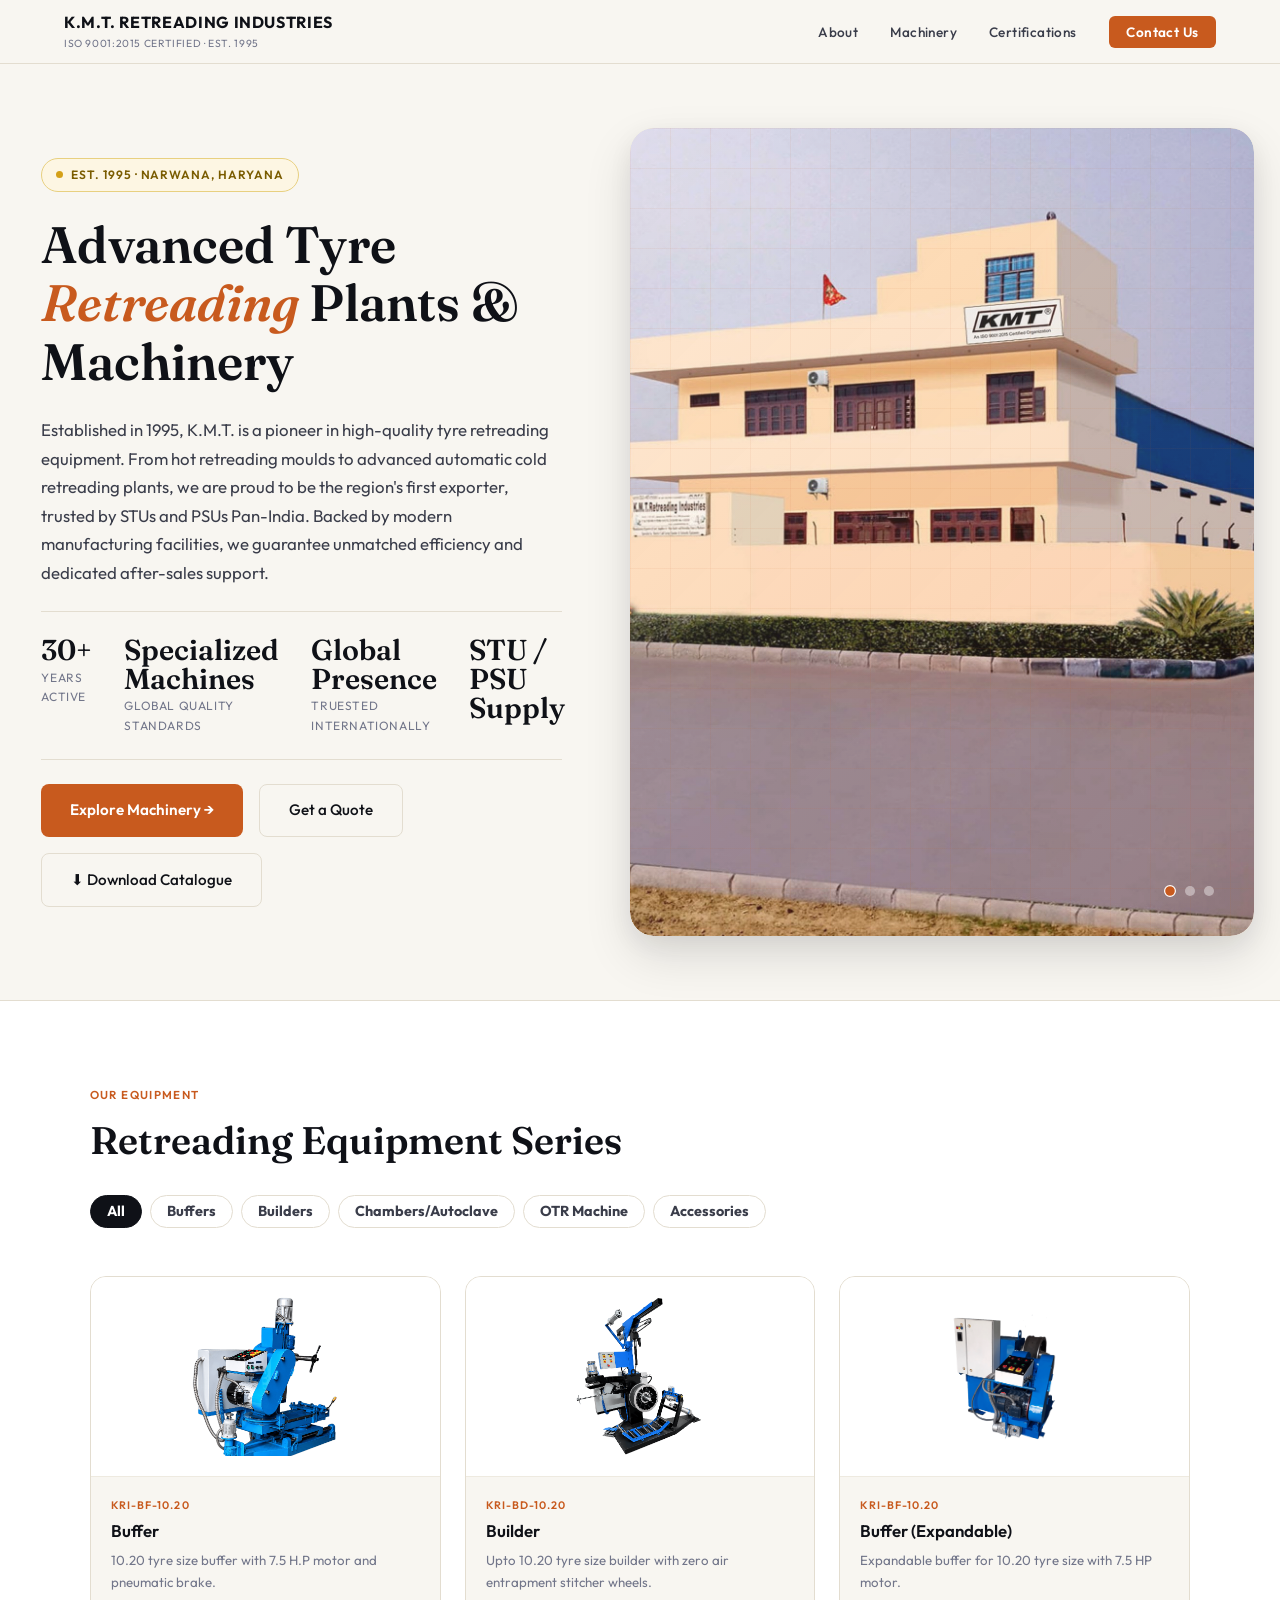
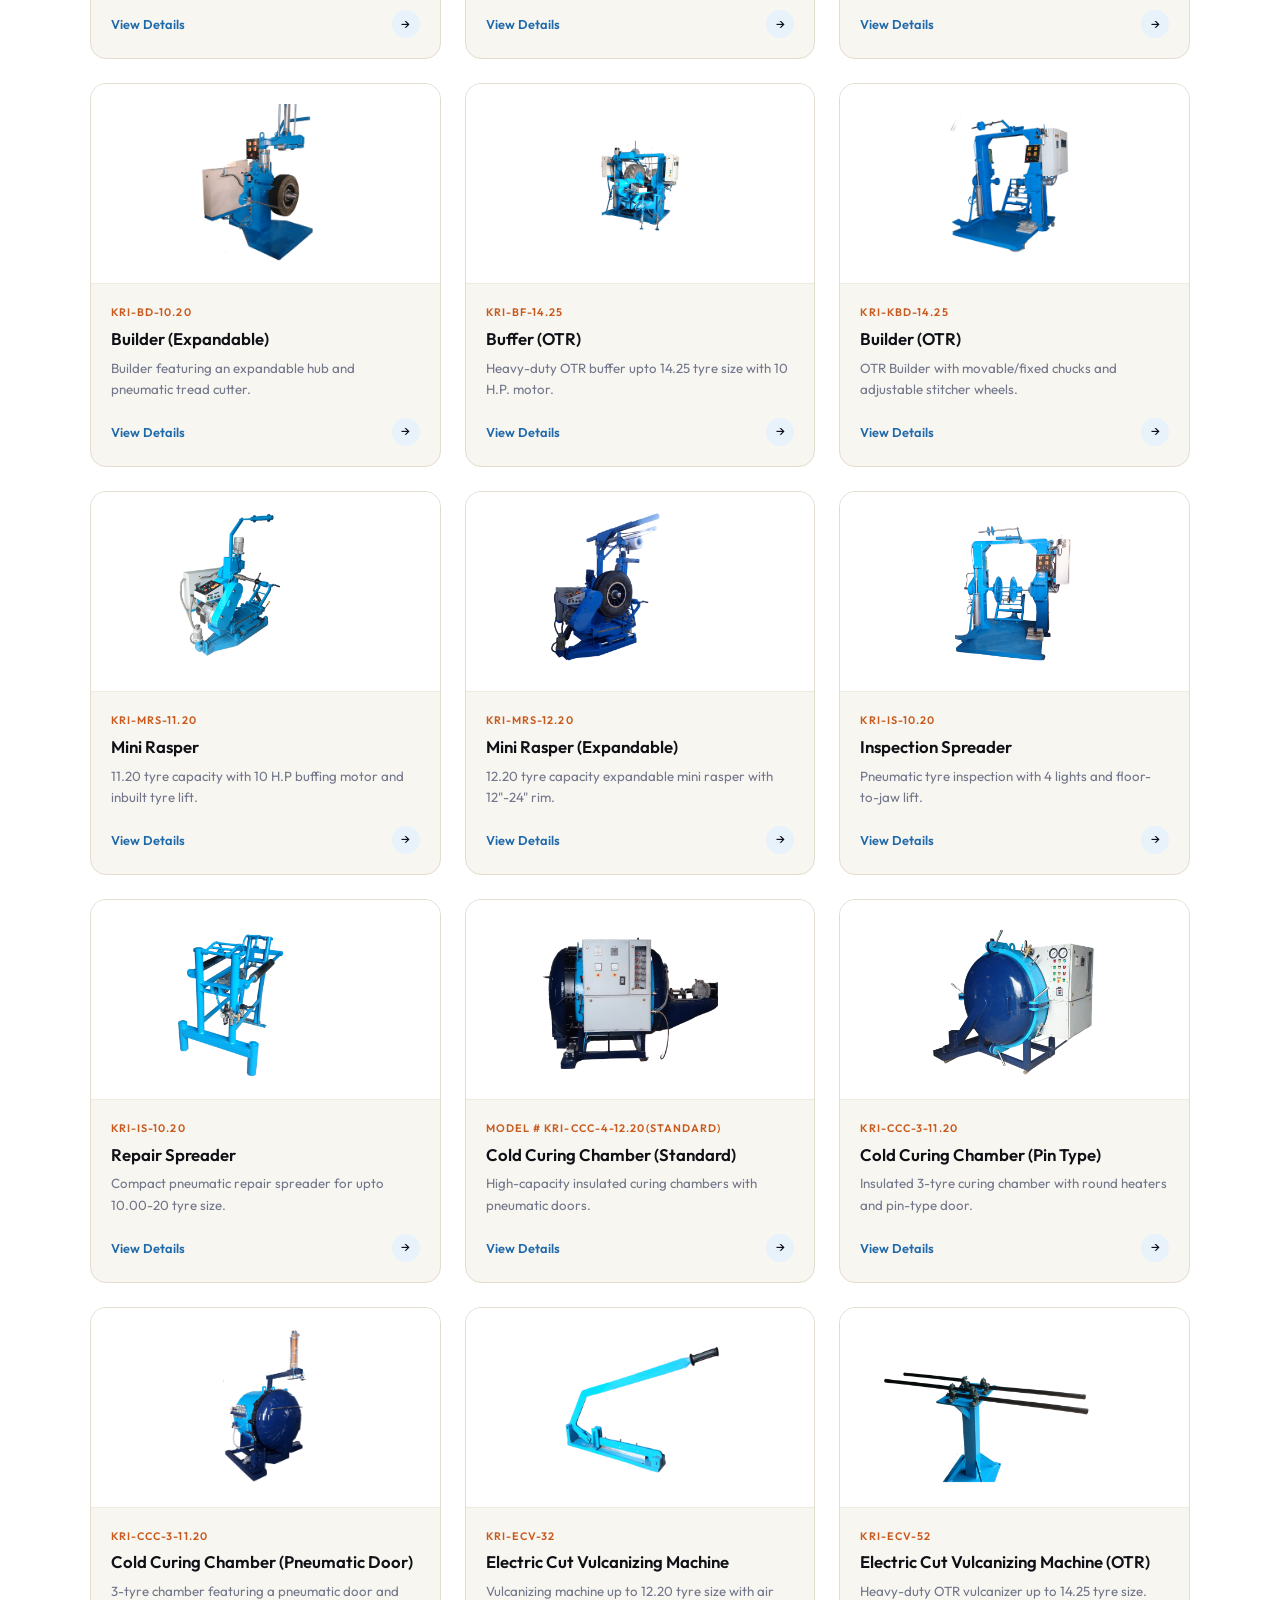
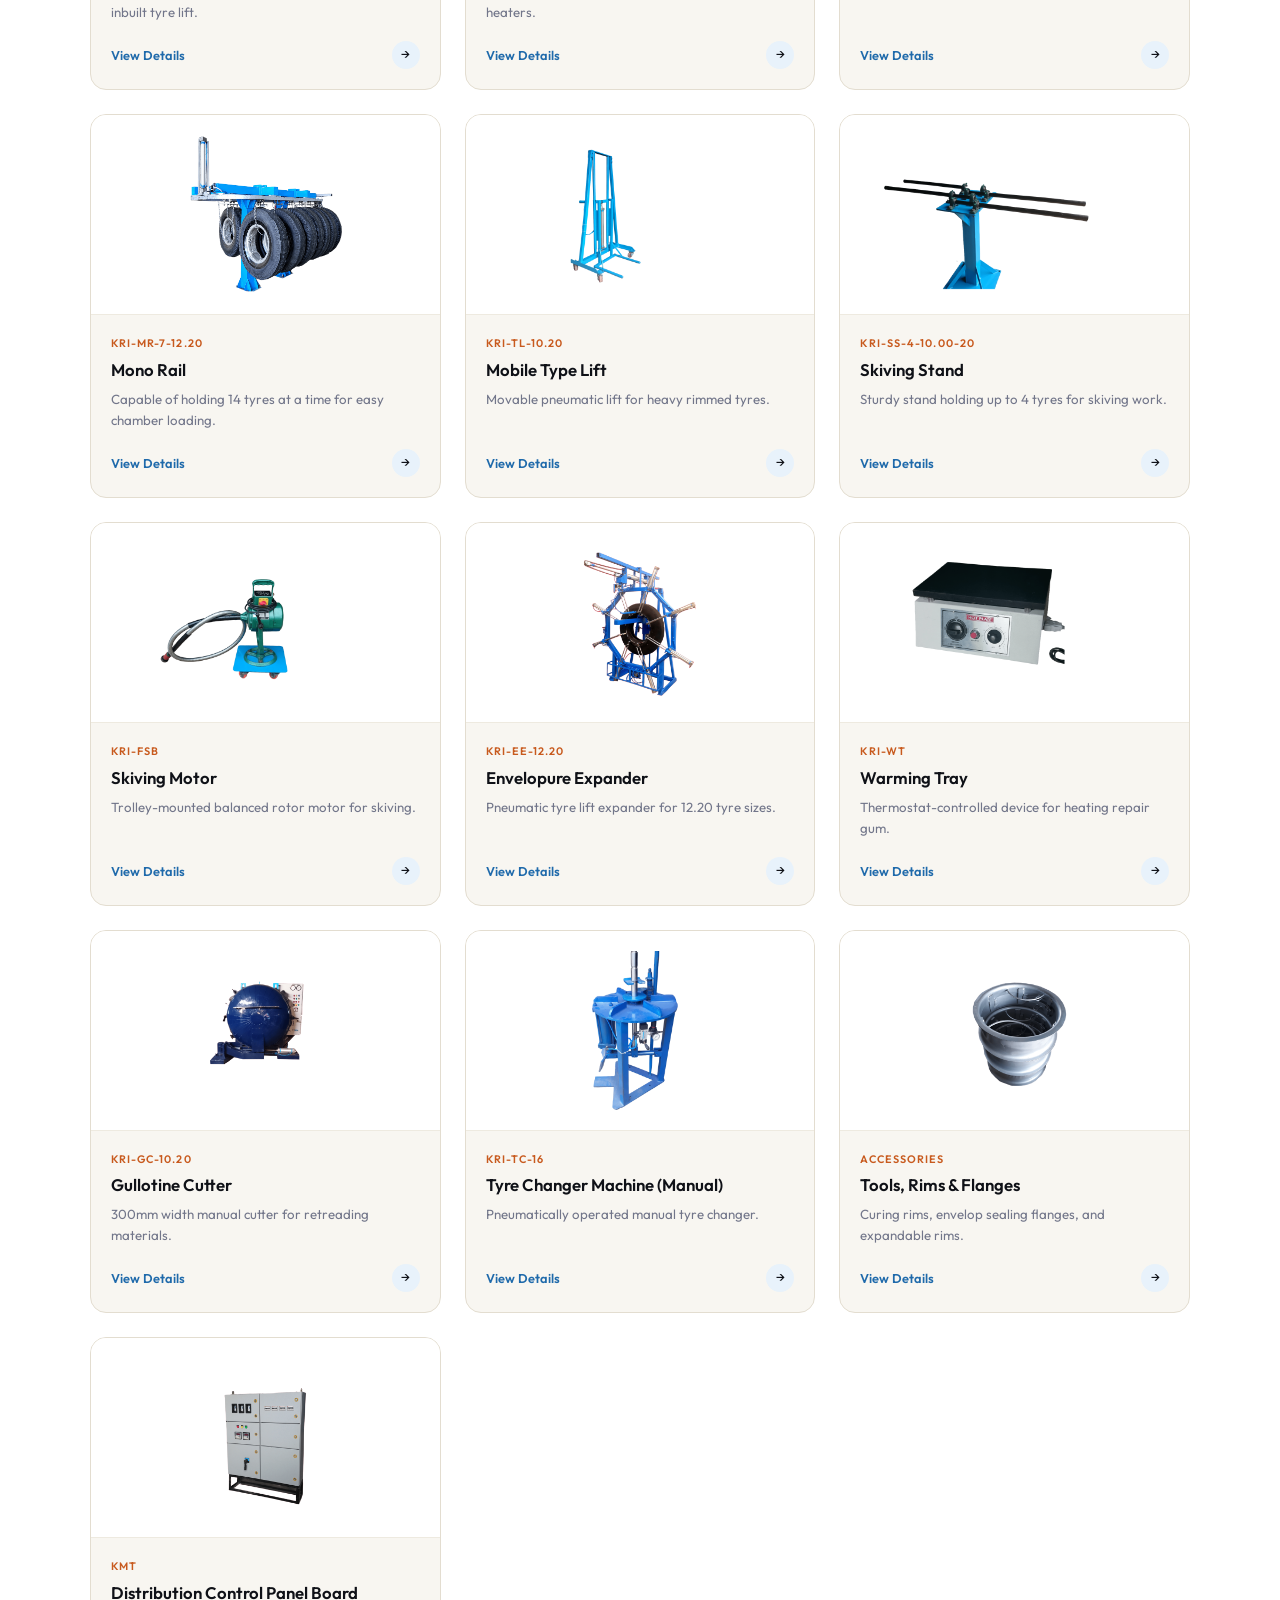
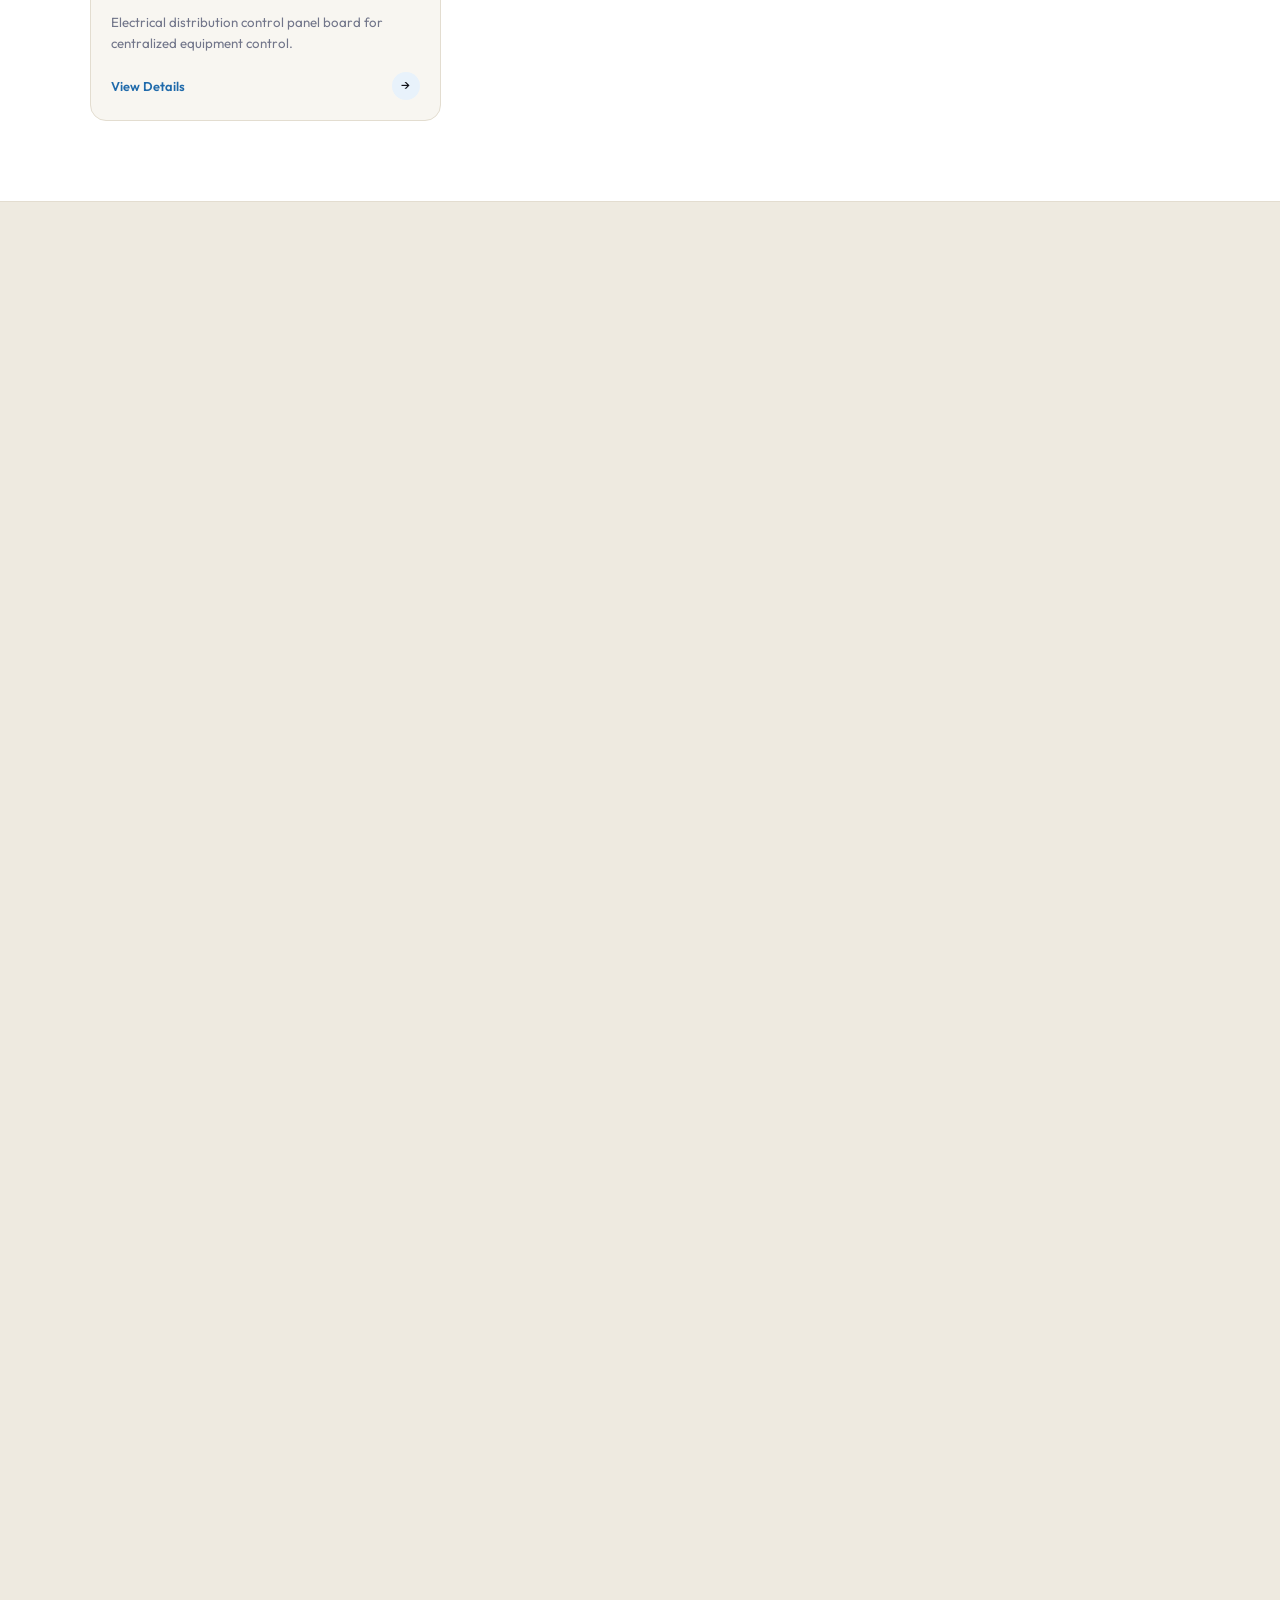
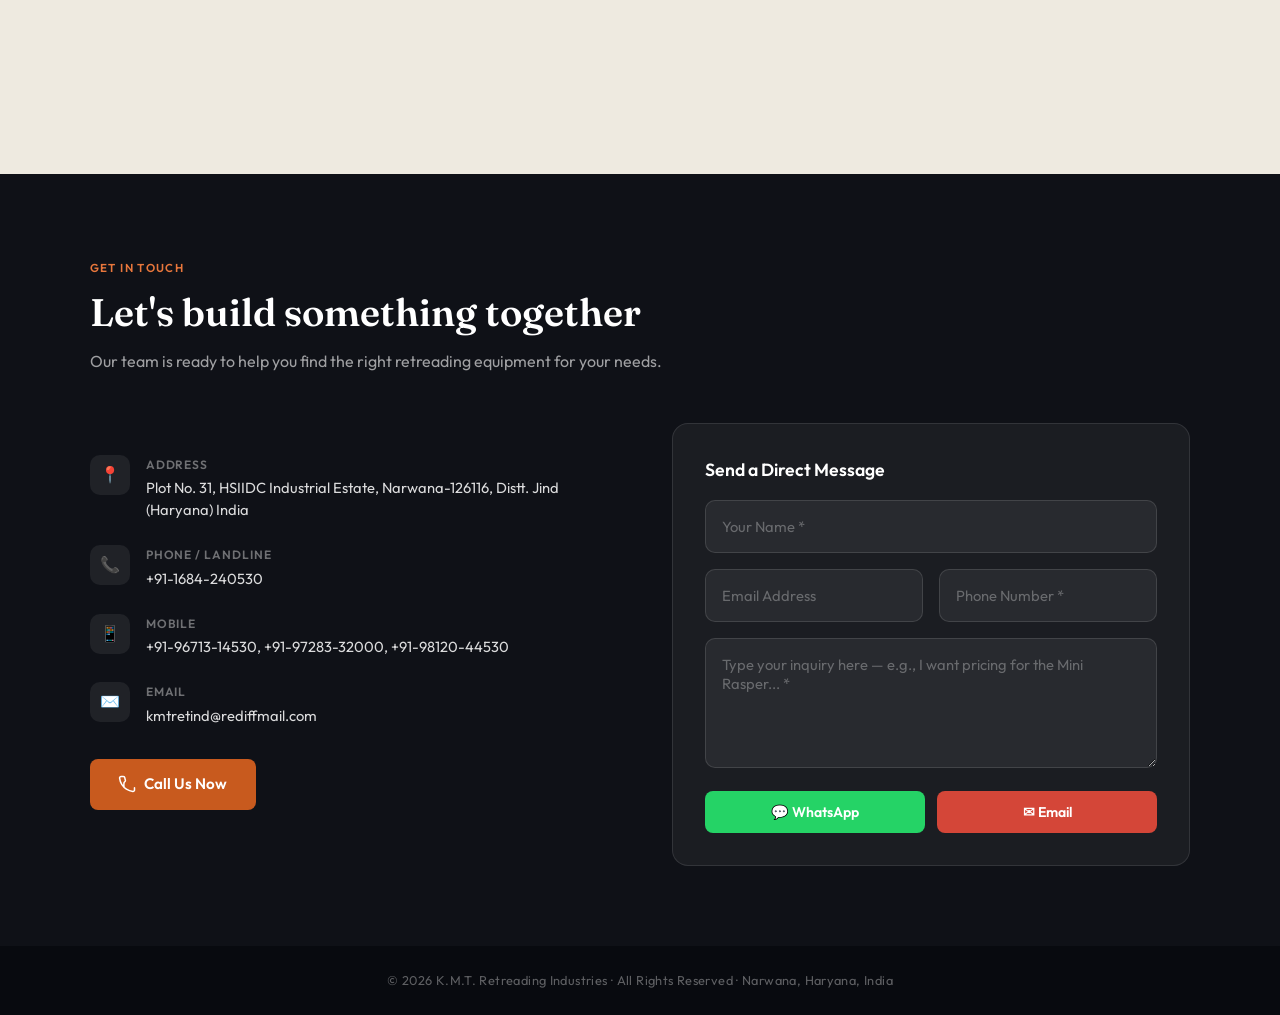
==== index.html @ a7599a23 "Update index.html" ====
<!DOCTYPE html>
<html lang="en">
<head>
<meta charset="UTF-8">
    <meta name="viewport" content="width=device-width, initial-scale=1.0">
	<meta name="description" content="K.M.T. Retreading Industries is an ISO 9001:2015 certified pioneer in advanced tyre retreading plants, cold curing chambers, and machinery. Established 1995 in Narwana, India.">
    <meta name="keywords" content="tyre retreading machinery, cold retreading plant, tyre curing chamber, tyre buffer, tyre builder, KMT retreading, Haryana machinery manufacturer">
    <meta name="author" content="K.M.T. Retreading Industries">
    
    <meta property="og:title" content="K.M.T. Retreading Industries | Tyre Retreading Machinery">
    <meta property="og:description" content="Manufacturer and exporter of high-quality tyre retreading equipment. Trusted by STUs and PSUs Pan-India.">
    <meta property="og:image" content="image/15.jpeg">
    <meta property="og:type" content="website">
	<link rel="icon" type="image/x-icon" href="/favicon.ico">



<title>K.M.T. Retreading Industries | Tyre Retreading Plants & Machinery</title>
<link rel="preconnect" href="https://fonts.googleapis.com">
<link href="https://fonts.googleapis.com/css2?family=Outfit:wght@300;400;500;600;700;800&family=Fraunces:ital,wght@0,300;0,600;1,300&display=swap" rel="stylesheet">
<style>
:root {
  --ink: #0f1117;
  --ink-2: #3a3d4a;
  --ink-3: #72768a;
  --paper: #f8f6f1;
  --paper-2: #eeeae0;
  --paper-3: #e3ddd0;
  --accent: #c85a1e;
  --accent-2: #e8773c;
  --accent-pale: #faf0e8;
  --blue: #1a4d7a;
  --blue-2: #1f6aab;
  --blue-pale: #e8f2fb;
  --gold: #d4a017;
  --gold-pale: #fdf6e3;
  --white: #ffffff;
  --shadow-sm: 0 1px 3px rgba(15,17,23,0.06), 0 1px 2px rgba(15,17,23,0.04);
  --shadow-md: 0 4px 16px rgba(15,17,23,0.08), 0 2px 8px rgba(15,17,23,0.04);
  --shadow-lg: 0 20px 48px rgba(15,17,23,0.12), 0 8px 24px rgba(15,17,23,0.06);
}

*, *::before, *::after { margin: 0; padding: 0; box-sizing: border-box; }

html { scroll-behavior: smooth; }

body {
  font-family: 'Outfit', sans-serif;
  background: var(--paper);
  color: var(--ink);
  line-height: 1.6;
  overflow-x: hidden;
}

/* ─── NAV ─── */
nav {
  position: sticky;
  top: 0;
  z-index: 100;
  background: rgba(248,246,241,0.92);
  backdrop-filter: blur(20px);
  -webkit-backdrop-filter: blur(20px);
  border-bottom: 1px solid var(--paper-3);
  display: flex;
  align-items: center;
  justify-content: space-between;
  padding: 0 5%;
  height: 64px;
}

.nav-logo {
  display: flex;
  flex-direction: column;
  gap: 0;
}

.nav-logo strong {
  font-size: 1rem;
  font-weight: 700;
  letter-spacing: 0.04em;
  color: var(--ink);
  text-transform: uppercase;
}

.nav-logo span {
  font-size: 0.65rem;
  color: var(--ink-3);
  letter-spacing: 0.06em;
  text-transform: uppercase;
}

nav ul {
  list-style: none;
  display: flex;
  gap: 2rem;
}

nav ul a {
  text-decoration: none;
  color: var(--ink-2);
  font-size: 0.85rem;
  font-weight: 500;
  letter-spacing: 0.03em;
  transition: color 0.2s;
  position: relative;
}

nav ul a::after {
  content: '';
  position: absolute;
  left: 0; bottom: -4px;
  width: 0; height: 2px;
  background: var(--accent);
  transition: width 0.25s ease;
}

nav ul a:hover { color: var(--accent); }
nav ul a:hover::after { width: 100%; }

.nav-cta {
  background: var(--accent);
  color: var(--white) !important;
  padding: 0.45rem 1.1rem;
  border-radius: 6px;
  font-weight: 600 !important;
  transition: background 0.2s !important;
}
.nav-cta:hover { background: #a6481a !important; color: var(--white) !important; }
.nav-cta::after { display: none !important; }

/* ─── HERO & ABOUT MERGED ─── */
.hero {
  /* Removed min-height so it wraps the content perfectly */
  display: grid;
  grid-template-columns: 1.8fr 1.9fr;
  align-items: stretch; /* This forces both columns to be the exact same height */
  gap: 3%;
  padding: 4rem 2% 4rem 0; /* Added a bit more top/bottom padding for breathing room */
  overflow: hidden;
  position: relative;
}

.hero-right {
  position: relative;
  height: 100%;
  min-height: 480px;
  background: var(--paper-2);
  border-radius: 24px;
  box-shadow: var(--shadow-lg);
  overflow: hidden;
  /* Completely removed clip-path from here */
}

.hero-left {
  padding: 5% 5% 5% 7%;
  display: flex;
  flex-direction: column;
  gap: 1.5rem;
  z-index: 1;
}

.hero-badge {
  display: inline-flex;
  align-items: center;
  gap: 0.5rem;
  background: var(--gold-pale);
  border: 1px solid #e8d080;
  color: #7a5c00;
  font-size: 0.75rem;
  font-weight: 600;
  letter-spacing: 0.08em;
  text-transform: uppercase;
  padding: 0.4rem 0.85rem;
  border-radius: 999px;
  width: fit-content;
}

.hero-badge::before {
  content: '';
  width: 7px; height: 7px;
  background: var(--gold);
  border-radius: 50%;
  animation: pulse-gold 2s ease-in-out infinite;
}

@keyframes pulse-gold {
  0%, 100% { opacity: 1; transform: scale(1); }
  50% { opacity: 0.5; transform: scale(0.8); }
}

.hero h1 {
  font-family: 'Fraunces', serif;
  font-size: clamp(2.4rem, 4vw, 3.6rem);
  font-weight: 600;
  line-height: 1.15;
  color: var(--ink);
}

.hero h1 em {
  font-style: italic;
  color: var(--accent);
}

.hero-sub {
  font-size: 1.05rem;
  color: var(--ink-2);
  max-width: 600px;
  line-height: 1.7;
}

.hero-stats {
  display: flex;
  gap: 2rem;
  padding: 1.5rem 0;
  border-top: 1px solid var(--paper-3);
  border-bottom: 1px solid var(--paper-3);
}

.stat {
  display: flex;
  flex-direction: column;
  gap: 0.15rem;
}

.stat-num {
  font-family: 'Fraunces', serif;
  font-size: 1.8rem;
  font-weight: 600;
  color: var(--ink);
  line-height: 1;
}

.stat-label {
  font-size: 0.75rem;
  color: var(--ink-3);
  text-transform: uppercase;
  letter-spacing: 0.05em;
}

.hero-actions {
  display: flex;
  gap: 1rem;
  flex-wrap: wrap;
}

.btn-primary {
  background: var(--accent);
  color: var(--white);
  padding: 0.85rem 1.8rem;
  border-radius: 8px;
  text-decoration: none;
  font-weight: 600;
  font-size: 0.95rem;
  transition: all 0.2s;
  display: inline-flex;
  align-items: center;
  gap: 0.5rem;
  border: none;
  cursor: pointer;
}

.btn-primary:hover { background: #a6481a; transform: translateY(-1px); box-shadow: var(--shadow-md); }

.btn-ghost {
  background: transparent;
  color: var(--ink);
  padding: 0.85rem 1.8rem;
  border-radius: 8px;
  text-decoration: none;
  font-weight: 500;
  font-size: 0.95rem;
  border: 1.5px solid var(--paper-3);
  transition: all 0.2s;
  display: inline-flex;
  align-items: center;
  gap: 0.5rem;
}

.btn-ghost:hover { border-color: var(--ink-3); background: var(--paper-2); }


.hero-img-wrapper {
  position: absolute;
  top: 0; left: 0;
  width: 100%; height: 100%;
  border-radius: 24px;
  overflow: hidden;
  
  /* THE ULTIMATE SAFARI FIX: A solid mask */
  -webkit-mask-image: linear-gradient(#fff, #fff);
  mask-image: linear-gradient(#fff, #fff);
  
  transform: translateZ(0); /* Hardware acceleration */
}

.hero-img-wrapper img {
  width: 100%;
  height: 100%;
  object-fit: cover;
  object-position: center;
}


.hero-overlay {
  position: absolute;
  inset: 0;
  background: linear-gradient(135deg, rgba(248,246,241,0.15) 0%, rgba(200,90,30,0.08) 100%);
}

.hero-right::before {
  content: '';
  position: absolute;
  inset: 0;
  background-image:
    linear-gradient(rgba(200,90,30,0.06) 1px, transparent 1px),
    linear-gradient(90deg, rgba(200,90,30,0.06) 1px, transparent 1px);
  background-size: 40px 40px;
  z-index: 1;
}

.hero-iso-badge {
  position: absolute;
  bottom: 40px;
  left: -40px;
  background: var(--white);
  border-radius: 12px;
  padding: 1rem 1.25rem;
  box-shadow: var(--shadow-md);
  display: flex;
  align-items: center;
  gap: 0.75rem;
  border: 1px solid var(--paper-3);
  z-index: 2;
}
/* ─── HERO SLIDER ─── */
.hero-img-wrapper .hero-slide {
  position: absolute;
  top: 0; left: 0;
  width: 100%; height: 100%;
  object-fit: cover;
  opacity: 0;
  /* Adds a smooth crossfade and a subtle premium zoom-out effect */
  transition: opacity 1s ease-in-out, transform 4s ease-out;
  transform: scale(1.05); 
}

.hero-img-wrapper .hero-slide.active {
  opacity: 1;
  transform: scale(1);
}

.hero-indicators {
  position: absolute;
  bottom: 40px;
  right: 40px;
  display: flex;
  gap: 0.6rem;
  z-index: 10;
}

.hero-dot {
  width: 10px; height: 10px;
  border-radius: 50%;
  background: rgba(255, 255, 255, 0.4);
  cursor: pointer;
  transition: all 0.3s ease;
  border: 1px solid transparent;
}

.hero-dot:hover { background: rgba(255, 255, 255, 0.8); }

.hero-dot.active {
  background: var(--accent);
  border-color: var(--white);
  transform: scale(1.2);
}

@media (max-width: 900px) {
  .hero-indicators { bottom: 20px; right: 20px; }
}

.badge-icon {
  width: 44px; height: 44px;
  border-radius: 10px;
  background: var(--blue-pale);
  display: flex;
  align-items: center;
  justify-content: center;
  font-size: 1.3rem;
}

.badge-text strong {
  display: block;
  font-size: 0.9rem;
  font-weight: 600;
  color: var(--ink);
}

.badge-text span {
  font-size: 0.75rem;
  color: var(--ink-3);
}

/* ─── SECTION BASE ─── */
section {
  padding: 80px 7%;
}

.section-tag {
  display: inline-block;
  font-size: 0.72rem;
  font-weight: 600;
  text-transform: uppercase;
  letter-spacing: 0.12em;
  color: var(--accent);
  margin-bottom: 0.75rem;
}

.section-title {
  font-family: 'Fraunces', serif;
  font-size: clamp(1.8rem, 3vw, 2.6rem);
  font-weight: 600;
  color: var(--ink);
  line-height: 1.2;
  margin-bottom: 0.75rem;
}

.section-sub {
  font-size: 1rem;
  color: var(--ink-2);
  max-width: 580px;
  line-height: 1.7;
}

/* ─── PRODUCTS ─── */
.products-section {
  background: var(--white);
  border-top: 1px solid var(--paper-3);
  border-bottom: 1px solid var(--paper-3);
}

.products-header {
  display: flex;
  align-items: flex-end;
  justify-content: space-between;
  margin-bottom: 3rem;
  gap: 2rem;
  flex-wrap: wrap;
}

.filter-tabs {
  display: flex;
  gap: 0.5rem;
  flex-wrap: wrap;
}

.filter-tab {
  padding: 0.4rem 1rem;
  border-radius: 999px;
  border: 1.5px solid var(--paper-3);
  background: transparent;
  color: var(--ink-2);
  font-size: 0.9rem;
  font-weight: 700;
  cursor: pointer;
  font-family: 'Outfit', sans-serif;
  transition: all 0.18s;
}

.filter-tab.active, .filter-tab:hover {
  background: var(--ink);
  color: var(--white);
  border-color: var(--ink);
}

.machine-grid {
  display: grid;
  grid-template-columns: repeat(auto-fill, minmax(300px, 1fr));
  gap: 1.5rem;
}

.machine-card {
  background: var(--paper);
  border: 1px solid var(--paper-3);
  border-radius: 16px;
  overflow: hidden;
  cursor: pointer;
  transition: all 0.25s cubic-bezier(0.25, 0.46, 0.45, 0.94);
  display: flex;
  flex-direction: column;
}

.machine-card:hover {
  transform: translateY(-4px);
  box-shadow: var(--shadow-lg);
  border-color: var(--accent);
}

.card-img-area {
  height: 200px;
  background: var(--white);
  display: flex;
  align-items: center;
  justify-content: center;
  padding: 20px;
  position: relative;
  border-bottom: 1px solid var(--paper-2);
}

.card-img-area img {
  max-width: 100%;
  max-height: 100%;
  object-fit: contain;
  transition: transform 0.3s ease;
}

.machine-card:hover .card-img-area img {
  transform: scale(1.04);
}

.card-body {
  padding: 1.25rem;
  flex: 1;
  display: flex;
  flex-direction: column;
}

.card-model-tag {
  font-size: 0.68rem;
  font-weight: 600;
  letter-spacing: 0.1em;
  text-transform: uppercase;
  color: var(--accent);
  margin-bottom: 0.4rem;
}

.card-title {
  font-size: 1.05rem;
  font-weight: 600;
  color: var(--ink);
  margin-bottom: 0.5rem;
  line-height: 1.3;
}

.card-summary {
  font-size: 0.83rem;
  color: var(--ink-3);
  line-height: 1.6;
  flex: 1;
  margin-bottom: 1.1rem;
}

.card-action {
  display: flex;
  align-items: center;
  justify-content: space-between;
}

.card-view-btn {
  font-size: 0.8rem;
  font-weight: 600;
  color: var(--blue-2);
  background: none;
  border: none;
  cursor: pointer;
  font-family: 'Outfit', sans-serif;
  display: flex;
  align-items: center;
  gap: 0.3rem;
  transition: gap 0.2s;
  padding: 0;
}

.machine-card:hover .card-view-btn { gap: 0.6rem; }

.card-arrow {
  width: 28px; height: 28px;
  border-radius: 50%;
  background: var(--blue-pale);
  display: flex;
  align-items: center;
  justify-content: center;
  font-size: 0.85rem;
  transition: background 0.2s, color 0.2s;
}

.machine-card:hover .card-arrow {
  background: var(--accent);
  color: var(--white);
}

/* ─── MODAL ─── */
.modal-overlay {
  display: none;
  position: fixed;
  inset: 0;
  background: rgba(15,17,23,0.7);
  z-index: 1000;
  backdrop-filter: blur(8px);
  -webkit-backdrop-filter: blur(8px);
  padding: 2rem;
  overflow-y: auto;
  align-items: flex-start;
  justify-content: center;
}

.modal-overlay.active { display: flex; }

.modal-box {
  background: var(--white);
  border-radius: 20px;
  max-width: 1200px; /* Increased width */
  width: 95%;
  height: 90vh; /* Makes the modal take 90% of screen height */
  margin: auto;
  display: grid;
  grid-template-columns: 1.6fr 1fr; /* Image gets significantly more space */
  overflow: hidden;
  box-shadow: 0 30px 80px rgba(15,17,23,0.25);
  animation: modal-in 0.28s cubic-bezier(0.34, 1.56, 0.64, 1) both;
  position: relative;
}

@keyframes modal-in {
  from { opacity: 0; transform: scale(0.92) translateY(20px); }
  to { opacity: 1; transform: scale(1) translateY(0); }
}





.modal-img-panel {
  background: var(--paper);
  display: flex;
  align-items: center;
  justify-content: center;
  padding: 0; 
  border-right: 1px solid var(--paper-3);
  position: relative;
  overflow: hidden;
  height: 100%;
}

.modal-img-panel img {
  width: 120%; 
  height: 120%; 
  max-width: none;
  max-height: none;
  object-fit: contain;
  transition: transform 0.3s ease; 
  cursor: zoom-in;
  transform: scale(1.6);
  
  /* ADD THIS LINE to fix mobile double-tap zoom getting stuck */
  -webkit-user-drag: none;
  touch-action: none !important; 
}

.modal-img-panel img.zoomed {
  cursor: grab; /* Shows hand indicating draggable */
}

.modal-img-panel img.zoomed:active {
  cursor: grabbing; /* Shows closed hand when dragging */
}

.img-nav-btn {
  position: absolute;
  top: 50%;
  transform: translateY(-50%);
  background: rgba(15, 17, 23, 0.2);
  color: var(--white);
  border: none;
  width: 40px; height: 40px;
  border-radius: 50%;
  font-size: 1.2rem;
  cursor: pointer;
  z-index: 10; /* Ensures it stays above the zoomed image */
  display: none; /* Hidden by default, shown via JS if >1 image */
  align-items: center;
  justify-content: center;
  transition: background 0.2s, transform 0.2s;
  backdrop-filter: blur(4px);
  -webkit-backdrop-filter: blur(4px);
}

.img-nav-btn:hover { 
  background: var(--accent); 
  transform: translateY(-50%) scale(1.1); 
}

.prev-btn { left: 1rem; }
.next-btn { right: 1rem; }

.img-indicators {
  position: absolute;
  bottom: 1.5rem;
  left: 50%;
  transform: translateX(-50%);
  display: flex;
  gap: 0.5rem;
  z-index: 10;
}

.img-dot {
  width: 8px; height: 8px;
  border-radius: 50%;
  background: rgba(15, 17, 23, 0.2);
  cursor: pointer;
  transition: all 0.2s;
}

.img-dot:hover { background: rgba(15, 17, 23, 0.5); }
.img-dot.active { background: var(--accent); transform: scale(1.3); }

.modal-img-panel img {
  max-width: 100%;
  max-height: 300px;
  object-fit: contain;
  /* Only transition the scale, NOT the origin, so panning is instant/smooth */
  transition: transform 0.3s ease; 
}

/* Only zoom when hovering directly over the image, not the buttons */
.modal-img-panel img {
  cursor: zoom-in;
}

.modal-img-panel img.zoomed {
  transform: scale(2.5); 
  cursor: zoom-out;
}

.modal-info-panel {
  padding: 2.5rem;
  display: flex;
  flex-direction: column;
  gap: 0;
  overflow-y: auto;
  max-height: 90vh;
}

.modal-close {
  position: absolute;
  top: 1.25rem;
  right: 1.5rem;
  background: var(--paper-2);
  border: none;
  width: 36px; height: 36px;
  border-radius: 50%;
  font-size: 1.1rem;
  cursor: pointer;
  display: flex;
  align-items: center;
  justify-content: center;
  color: var(--ink-2);
  transition: all 0.2s;
  z-index: 10;
}

.modal-close:hover { background: #fde; color: var(--accent); }

.modal-box { position: relative; }

.modal-model {
  font-size: 0.7rem;
  font-weight: 600;
  letter-spacing: 0.12em;
  text-transform: uppercase;
  color: var(--accent);
  margin-bottom: 0.4rem;
}

.modal-title {
  font-family: 'Fraunces', serif;
  font-size: 1.7rem;
  font-weight: 600;
  color: var(--ink);
  line-height: 1.2;
  margin-bottom: 1.25rem;
}

.specs-label {
  font-size: 0.72rem;
  font-weight: 600;
  letter-spacing: 0.1em;
  text-transform: uppercase;
  color: var(--ink-3);
  margin-bottom: 0.75rem;
}

.specs-list {
  list-style: none;
  display: flex;
  flex-direction: column;
  gap: 0.5rem;
  margin-bottom: 1.75rem;
}

.specs-list li {
  font-size: 1.1rem;
  color: var(--ink-2);
  line-height: 1.55;
  display: flex;
  gap: 0.6rem;
  align-items: flex-start;
}

.specs-list li::before {
  content: '';
  width: 6px; height: 6px;
  background: var(--accent);
  border-radius: 50%;
  margin-top: 0.45rem;
  flex-shrink: 0;
}

.modal-divider {
  height: 1px;
  background: var(--paper-2);
  margin: 1.25rem 0;
}

.modal-contact-label {
  font-size: 0.78rem;
  font-weight: 600;
  color: var(--ink-3);
  text-transform: uppercase;
  letter-spacing: 0.08em;
  margin-bottom: 0.75rem;
}

.modal-btns {
  display: grid;
  grid-template-columns: 1fr 1fr;
  gap: 0.6rem;
}

.mdbtn {
  display: flex;
  align-items: center;
  justify-content: center;
  gap: 0.4rem;
  padding: 0.6rem 0.75rem;
  border-radius: 8px;
  font-size: 0.82rem;
  font-weight: 600;
  text-decoration: none;
  transition: opacity 0.2s, transform 0.15s;
  font-family: 'Outfit', sans-serif;
  border: none;
  cursor: pointer;
}

.mdbtn:hover { opacity: 0.88; transform: translateY(-1px); }
.mdbtn-call { background: var(--accent); color: var(--white); }
.mdbtn-wa { background: #25D366; color: var(--white); }
.mdbtn-email { background: #d44638; color: var(--white); }
.mdbtn-sms { background: var(--blue-2); color: var(--white); }

/* ─── CERTIFICATIONS ─── */
.certs-section { background: var(--paper-2); }

.certs-grid {
  display: grid;
  grid-template-columns: repeat(3, 1fr);
  gap: 1.5rem;
  margin-top: 3rem;
}

.cert-card {
  background: var(--white);
  border: 1px solid var(--paper-3);
  border-radius: 16px;
  padding: 2rem;
  display: flex;
  flex-direction: column;
  gap: 1rem;
}

.cert-icon {
  width: 52px; height: 52px;
  border-radius: 12px;
  display: flex;
  align-items: center;
  justify-content: center;
  font-size: 1.5rem;
}

.cert-icon.iso { background: var(--blue-pale); }
.cert-icon.tm { background: var(--gold-pale); }
.cert-icon.export { background: #e8f7ec; }

.cert-card h3 {
  font-weight: 600;
  font-size: 1rem;
  color: var(--ink);
}

.cert-card p {
  font-size: 0.85rem;
  color: var(--ink-3);
  line-height: 1.6;
}

/* ─── CERTIFICATE GALLERY & LIGHTBOX ─── */
.certs-gallery {
  display: grid;
  grid-template-columns: repeat(auto-fill, minmax(280px, 1fr));
  gap: 2rem;
  margin-top: 3rem;
}

.cert-item {
  background: var(--white);
  border: 1px solid var(--paper-3);
  border-radius: 16px;
  overflow: hidden;
  cursor: pointer;
  transition: transform 0.3s cubic-bezier(0.25, 0.46, 0.45, 0.94), box-shadow 0.3s;
  display: flex;
  flex-direction: column;
}

.cert-item:hover {
  transform: translateY(-5px);
  box-shadow: var(--shadow-lg);
  border-color: var(--accent);
}

.cert-img-box {
  height: 260px;
  background: #e9e5db;
  position: relative;
  display: flex;
  align-items: center;
  justify-content: center;
  overflow: hidden;
  padding: 1.5rem;
}

.cert-img-box.award { border-bottom: 3px solid var(--gold); }

.cert-img-box img {
  max-width: 100%;
  max-height: 100%;
  object-fit: contain;
  transition: transform 0.4s ease;
  box-shadow: var(--shadow-sm);
  background: white; 
}

.cert-item:hover .cert-img-box img { transform: scale(1.03); }

.cert-overlay {
  position: absolute;
  inset: 0;
  background: rgba(15, 17, 23, 0.4);
  display: flex;
  align-items: center;
  justify-content: center;
  opacity: 0;
  transition: opacity 0.3s;
}

.cert-item:hover .cert-overlay { opacity: 1; }

.cert-overlay span {
  background: var(--white);
  color: var(--ink);
  padding: 0.6rem 1.2rem;
  border-radius: 999px;
  font-weight: 600;
  font-size: 0.85rem;
  transform: translateY(15px);
  transition: transform 0.3s ease;
  display: flex;
  align-items: center;
  gap: 0.4rem;
}

.cert-item:hover .cert-overlay span { transform: translateY(0); }

.cert-info {
  padding: 1.5rem;
  text-align: center;
  flex: 1;
}

.cert-info h3 {
  font-size: 1.05rem;
  font-weight: 700;
  color: var(--ink);
  margin-bottom: 0.4rem;
}

.cert-info p {
  font-size: 0.85rem;
  color: var(--ink-3);
  line-height: 1.5;
}

/* INTERACTIVE LIGHTBOX */
.interactive-cert-lightbox {
  position: fixed;
  inset: 0;
  background: rgba(15,17,23,0.92);
  z-index: 2000;
  display: none;
  align-items: center;
  justify-content: center;
  backdrop-filter: blur(8px);
  -webkit-backdrop-filter: blur(8px);
}

.interactive-cert-lightbox.active { display: flex; }

.interactive-cert-wrapper {
  width: 100%; height: 100%;
  display: flex;
  align-items: center;
  justify-content: center;
  overflow: hidden;
}

.interactive-cert-lightbox img {
  max-width: 90%;
  max-height: 90vh;
  object-fit: contain;
  transition: transform 0.3s ease;
  cursor: zoom-in;
  user-select: none;
  -webkit-user-drag: none;
  
  /* ADD THIS LINE to fix mobile double-tap zoom getting stuck */
  touch-action: none !important; 
}

.interactive-cert-lightbox img.zoomed { cursor: grab; }
.interactive-cert-lightbox img.zoomed:active { cursor: grabbing; }

.cert-lightbox-close {
  position: absolute;
  top: 1.5rem;
  right: 1.5rem;
  background: var(--white);
  border: none;
  width: 44px; height: 44px;
  border-radius: 50%;
  font-size: 1.2rem;
  cursor: pointer;
  color: var(--ink);
  display: flex;
  align-items: center;
  justify-content: center;
  transition: transform 0.2s, background 0.2s;
  z-index: 2001;
}

.cert-lightbox-close:hover {
  transform: scale(1.1);
  background: #fde;
  color: var(--accent);
}







/* ─── CONTACT ─── */
.contact-section { background: var(--ink); color: var(--white); }

.contact-section .section-tag { color: var(--accent-2); }
.contact-section .section-title { color: var(--white); }
.contact-section .section-sub { color: rgba(255,255,255,0.6); }

.contact-grid {
  display: grid;
  grid-template-columns: 1fr 1fr;
  gap: 4rem;
  margin-top: 3rem;
  align-items: start;
}

.contact-info-list {
  display: flex;
  flex-direction: column;
  gap: 1.5rem;
  margin-top: 2rem;
}

.contact-item {
  display: flex;
  gap: 1rem;
  align-items: flex-start;
}

.contact-ico {
  width: 40px; height: 40px;
  border-radius: 10px;
  background: rgba(255,255,255,0.07);
  display: flex;
  align-items: center;
  justify-content: center;
  font-size: 1rem;
  flex-shrink: 0;
}

.contact-item-text strong {
  display: block;
  font-size: 0.75rem;
  font-weight: 600;
  text-transform: uppercase;
  letter-spacing: 0.08em;
  color: rgba(255,255,255,0.4);
  margin-bottom: 0.2rem;
}

.contact-item-text p {
  font-size: 0.92rem;
  color: rgba(255,255,255,0.85);
  line-height: 1.5;
}

.contact-form-box {
  background: rgba(255,255,255,0.05);
  border: 1px solid rgba(255,255,255,0.1);
  border-radius: 16px;
  padding: 2rem;
}

.contact-form-box h3 {
  font-size: 1.1rem;
  font-weight: 600;
  color: var(--white);
  margin-bottom: 1rem;
}

.contact-form-box .contact-input {
  width: 100%;
  background: rgba(255,255,255,0.06);
  border: 1px solid rgba(255,255,255,0.12);
  border-radius: 10px;
  padding: 1rem;
  color: var(--white);
  font-family: 'Outfit', sans-serif;
  font-size: 0.92rem;
  margin-bottom: 1rem;
  transition: border-color 0.2s;
}

.contact-form-box textarea.contact-input {
  resize: vertical;
  min-height: 130px;
}

.contact-form-box .contact-input::placeholder { color: rgba(255,255,255,0.3); }
.contact-form-box .contact-input:focus { outline: none; border-color: rgba(255,255,255,0.4); }

.form-row {
  display: grid;
  grid-template-columns: 1fr 1fr;
  gap: 1rem;
}

@media (max-width: 600px) {
  .form-row {
    grid-template-columns: 1fr;
    gap: 0;
  }
}



.form-actions {
  display: flex;
  gap: 0.75rem;
}

.form-btn {
  flex: 1;
  padding: 0.75rem 1.25rem;
  border-radius: 8px;
  font-size: 0.88rem;
  font-weight: 600;
  font-family: 'Outfit', sans-serif;
  cursor: pointer;
  transition: opacity 0.2s;
  border: none;
  display: flex;
  align-items: center;
  justify-content: center;
  gap: 0.4rem;
  text-decoration: none;
}

.form-btn:hover { opacity: 0.85; }
.form-btn-wa { background: #25D366; color: var(--white); }
.form-btn-email { background: #d44638; color: var(--white); }

/* ─── FOOTER ─── */
footer {
  background: #080a0f;
  color: rgba(255,255,255,0.35);
  text-align: center;
  padding: 1.5rem;
  font-size: 0.8rem;
  letter-spacing: 0.03em;
}

/* ─── SCROLL ANIMATIONS ─── */
.fade-up {
  opacity: 0;
  transform: translateY(24px);
  transition: opacity 0.6s ease, transform 0.6s ease;
}

.fade-up.visible {
  opacity: 1;
  transform: translateY(0);
}


/* ─── RESPONSIVE ─── */

@media (max-width: 900px) {
  /* 1. Hero Layout Adjustments */
  .hero { 
    grid-template-columns: 1fr; 
    min-height: auto; 
    padding: 0; 
  }
  
  .hero-left { 
    padding: 2rem 5%; 
  }
  
  .hero-stats { 
    flex-wrap: wrap; 
    gap: 1.5rem; 
  }
  
  .stat { 
    flex: 1 1 40%; 
  }


.hero-right {
    height: 340px !important; 
    min-height: 340px !important;
    
    /* CHANGED: Increased the 3rd value from 2rem to 4rem for more bottom space */
    margin: 0 5% 4rem 5% !important; 
    
    border-radius: 24px !important;
    overflow: hidden !important;
    position: relative !important;
    z-index: 10 !important; 
    isolation: isolate !important;
  }

  .hero-img-wrapper {
    height: 100% !important;
    border-radius: 24px !important;
    overflow: hidden !important;
  }

  .hero-slide {
    /* Put the curve directly on the image to guarantee it curves during zoom */
    border-radius: 24px !important;
  }

  /* 3. Modal 40/60 Split Fix (Ensures text is visible) */
  .modal-box { 
    grid-template-columns: 1fr !important; 
    grid-template-rows: 40% 60% !important; /* Locks image to top 40% */
    height: 90vh !important;
    width: 95% !important;
  }
  
  .modal-img-panel { 
    border-right: none !important; 
    border-bottom: 1px solid var(--paper-3) !important; 
    height: 100% !important; 
    min-height: auto !important; 
    padding: 1rem !important; 
  }

  .modal-info-panel {
    padding: 1.5rem !important;
    height: 100% !important;
    overflow-y: auto !important; /* Allows scrolling through specs */
  }

  /* 4. General Mobile UI Cleanup */
  .hero-iso-badge { 
    bottom: 20px; 
    left: 20px; 
  }
  
  .machine-grid { 
    grid-template-columns: repeat(auto-fill, minmax(260px, 1fr)); 
  }

  .certs-grid { 
    grid-template-columns: 1fr; 
  }
  
  .contact-grid { 
    grid-template-columns: 1fr; 
    gap: 2rem; 
  }
  
  nav ul { 
    display: none; 
  }
}


</style>

<script type="application/ld+json">
    {
      "@context": "https://schema.org",
      "@type": "ManufacturingBusiness",
      "name": "K.M.T. Retreading Industries",
      "image": "image/15.jpeg",
      "description": "Manufacturer of advanced tyre retreading plants and machinery.",
      "address": {
        "@type": "PostalAddress",
        "streetAddress": "Plot No. 31, HSIIDC Industrial Estate",
        "addressLocality": "Narwana",
        "addressRegion": "Haryana",
        "postalCode": "126116",
        "addressCountry": "IN"
      },
      "telephone": "+91-98120-44530",
      "foundingDate": "1995",
      "iso6523Code": "ISO 9001:2015"
    }
    </script>
</head>
<body>

<!-- NAV -->
<nav>
  <div class="nav-logo">
    <strong>K.M.T. Retreading Industries</strong>
    <span>ISO 9001:2015 Certified · Est. 1995</span>
  </div>
  <ul>
    <li><a href="#home">About</a></li>
    <li><a href="#products">Machinery</a></li>
    <li><a href="#certifications">Certifications</a></li>
    <li><a href="#contact" class="nav-cta">Contact Us</a></li>
  </ul>
</nav>

<!-- HERO (Merged with About) -->
<section class="hero" id="home">
  <div class="hero-left">
    <div class="hero-badge">Est. 1995 · Narwana, Haryana</div>
    <h1>Advanced Tyre <em>Retreading</em> Plants & Machinery</h1>
    <p class="hero-sub">Established in 1995, K.M.T. is a pioneer in high-quality tyre retreading equipment. From hot retreading moulds to advanced automatic cold retreading plants, we are proud to be the region's first exporter, trusted by STUs and PSUs Pan-India. Backed by modern manufacturing facilities, we guarantee unmatched efficiency and dedicated after-sales support.</p>
    <div class="hero-stats">
      <div class="stat">
        <span class="stat-num">30+</span>
        <span class="stat-label">Years Active</span>
      </div>
      <div class="stat">
        <span class="stat-num">Specialized Machines</span>
        <span class="stat-label">Global Quality Standards</span>
      </div>
      <div class="stat">
        <span class="stat-num">Global Presence</span>
        <span class="stat-label">Truested internationally</span>
      </div>
	  <div class="stat">
        <span class="stat-num">STU / PSU Supply</span>
        <span class="stat-label"></span>
      </div>
    </div>
    <div class="hero-actions">
      <a href="#products" class="btn-primary">Explore Machinery →</a>
      <a href="#contact" class="btn-ghost">Get a Quote</a>
      <a href="https://drive.google.com/file/d/1swP8ZeqbaVQOwRziU52MbGbIS5FzbumH/view?usp=sharing" class="btn-ghost" target="_blank" download>⬇ Download Catalogue</a>
    </div>
  </div>
<div class="hero-right">
  <div class="hero-img-wrapper" id="heroSlider">
    <!-- Add your hero images here. The first one gets the 'active' class -->
    <img src="image/15.jpeg" alt="KMT Machinery" class="hero-slide active">
    <img src="image/w1.JPG" alt="Curing Chamber" class="hero-slide">
    <img src="image/w2.JPG" alt="Buffer Machine" class="hero-slide">
  </div>
  <div class="hero-overlay"></div>
  
  <!-- Navigation dots for the hero slider -->
  <div class="hero-indicators" id="heroIndicators"></div>
</div>
</section>

<!-- PRODUCTS -->
<section id="products" class="products-section">
  <div class="products-header">
    <div>
      <span class="section-tag">Our Equipment</span>
      <h2 class="section-title" style="margin-bottom:0">Retreading Equipment Series</h2>
    </div>
    <div class="filter-tabs">
      <button class="filter-tab active" data-filter="all">All</button>
      <button class="filter-tab" data-filter="buffer">Buffers</button>
      <button class="filter-tab" data-filter="builder">Builders</button>
      <button class="filter-tab" data-filter="chamber">Chambers/Autoclave</button>
	   <button class="filter-tab" data-filter="otr">OTR Machine</button>
      <button class="filter-tab" data-filter="other">Accessories</button>
	  
    </div>
  </div>
  <div class="machine-grid" id="machine-grid"></div>
</section>

<!-- MODAL -->
<div class="modal-overlay" id="machineModal">
  <div class="modal-box">
    <button class="modal-close" onclick="closeModal()">✕</button>
	
   <div class="modal-img-panel" id="modalImgPanel">
      <button class="img-nav-btn prev-btn" onclick="prevImage(event)">&#10094;</button>
      <img id="modalImg" src="" alt="">
      <button class="img-nav-btn next-btn" onclick="nextImage(event)">&#10095;</button>
      <div class="img-indicators" id="imgIndicators"></div>
    </div>
	
    <div class="modal-info-panel">
      <div class="modal-model" id="modalModel"></div>
      <h2 class="modal-title" id="modalTitle"></h2>
      <div class="specs-label">Specifications</div>
      <ul class="specs-list" id="modalList"></ul>
      <div class="modal-divider"></div>
      <div class="modal-contact-label">Enquire about this machine</div>
    <div class="modal-btns">
  <a href="#" id="btnCall" class="mdbtn mdbtn-call">
    <svg width="16" height="16" fill="none" stroke="currentColor" stroke-width="2" stroke-linecap="round" stroke-linejoin="round" viewBox="0 0 24 24"><path d="M22 16.92v3a2 2 0 0 1-2.18 2 19.79 19.79 0 0 1-8.63-3.07 19.5 19.5 0 0 1-6-6 19.79 19.79 0 0 1-3.07-8.67A2 2 0 0 1 4.11 2h3a2 2 0 0 1 2 1.72 12.84 12.84 0 0 0 .7 2.81 2 2 0 0 1-.45 2.11L8.09 9.91a16 16 16 0 0 0 6 6l1.27-1.27a2 2 0 0 1 2.11-.45 12.84 12.84 0 0 0 2.81.7A2 2 0 0 1 22 16.92z"></path></svg>
    Call
  </a>
  <a href="#" id="btnWhatsapp" class="mdbtn mdbtn-wa" target="_blank">
    <svg width="16" height="16" fill="none" stroke="currentColor" stroke-width="2" stroke-linecap="round" stroke-linejoin="round" viewBox="0 0 24 24"><path d="M21 11.5a8.38 8.38 0 0 1-.9 3.8 8.5 8.5 0 0 1-7.6 4.7 8.38 8.38 0 0 1-3.8-.9L3 21l1.9-5.7a8.38 8.38 0 0 1-.9-3.8 8.5 8.5 0 0 1 4.7-7.6 8.38 8.38 0 0 1 3.8-.9h.5a8.48 8.48 0 0 1 8 8v.5z"></path></svg>
    WhatsApp
  </a>
  <a href="#" id="btnEmail" class="mdbtn mdbtn-email">
    <svg width="16" height="16" fill="none" stroke="currentColor" stroke-width="2" stroke-linecap="round" stroke-linejoin="round" viewBox="0 0 24 24"><path d="M4 4h16c1.1 0 2 .9 2 2v12c0 1.1-.9 2-2 2H4c-1.1 0-2-.9-2-2V6c0-1.1.9-2 2-2z"></path><polyline points="22,6 12,13 2,6"></polyline></svg>
    Email
  </a>
  <a href="#" id="btnSms" class="mdbtn mdbtn-sms">
    <svg width="16" height="16" fill="none" stroke="currentColor" stroke-width="2" stroke-linecap="round" stroke-linejoin="round" viewBox="0 0 24 24"><rect x="5" y="2" width="14" height="20" rx="2" ry="2"></rect><line x1="12" y1="18" x2="12.01" y2="18"></line></svg>
    SMS
  </a>
</div>
    </div>
  </div>
</div>

<!-- CERTIFICATIONS -->
<section id="certifications" class="certs-section">
  <div class="fade-up">
    <span class="section-tag">Recognition</span>
    <h2 class="section-title">Certifications & Awards</h2>
    <p class="section-sub">Recognised at national and international level for quality, innovation, and commitment to excellence.</p>
  </div>
  
  <div class="certs-gallery">
    
    <div class="cert-item fade-up" onclick="openInteractiveCert('image/c1.jpg')">
      <div class="cert-img-box">
        <img src="image/c1.jpg" alt="Registered Trade Mark" loading="lazy">
        <div class="cert-overlay"><span>🔍 Click to View</span></div>
      </div>
      <div class="cert-info">
        <h3>Registered Trade Mark</h3>
        <p>Trade Mark No. 2333779 (Class 7). Official brand protection for our machinery.</p>
      </div>
    </div>

    <div class="cert-item fade-up" style="transition-delay: 0.1s" onclick="openInteractiveCert('image/c4.png')">
      <div class="cert-img-box">
        <img src="image/c4.png" alt="UDYAM Registration Certificate" loading="lazy">
        <div class="cert-overlay"><span>🔍 Click to View</span></div>
      </div>
      <div class="cert-info">
        <h3>UDYAM / MSME</h3>
        <p>Recognized as a Manufacturing Enterprise by the Ministry of MSME.</p>
      </div>
    </div>

    <div class="cert-item fade-up" style="transition-delay: 0.2s" onclick="openInteractiveCert('image/c3.png')">
      <div class="cert-img-box">
        <img src="image/c3.png" alt="GST Registration" loading="lazy">
        <div class="cert-overlay"><span>🔍 Click to View</span></div>
      </div>
      <div class="cert-info">
        <h3>GST Registration</h3>
        <p>Official Form GST REG-06 under the Government of India.</p>
      </div>
    </div>

    <div class="cert-item fade-up" style="transition-delay: 0.3s" onclick="openInteractiveCert('image/c5.png')">
      <div class="cert-img-box">
        <img src="image/c5.png" alt="IEC Digital Certificate" loading="lazy">
        <div class="cert-overlay"><span>🔍 Click to View</span></div>
      </div>
      <div class="cert-info">
        <h3>Importer-Exporter (IEC)</h3>
        <p>Updated digital certification by the Directorate General of Foreign Trade.</p>
      </div>
    </div>

    <div class="cert-item fade-up" style="transition-delay: 0.4s" onclick="openInteractiveCert('image/jind.png')">
      <div class="cert-img-box award">
        <img src="image/jind.png" alt="Export Excellence Award" loading="lazy">
        <div class="cert-overlay"><span>🔍 Click to View</span></div>
      </div>
      <div class="cert-info">
        <h3>Export Excellence Award</h3>
        <p>Certificate of Recognition from the Exporters Conclave for excelling in Exports.</p>
      </div>
    </div>

    <div class="cert-item fade-up" style="transition-delay: 0.5s" onclick="openInteractiveCert('image/c6.png')">
      <div class="cert-img-box">
        <img src="image/c6.png" alt="GST Enrolment Acknowledgment" loading="lazy">
        <div class="cert-overlay"><span>🔍 Click to View</span></div>
      </div>
      <div class="cert-info">
        <h3>GST Enrolment</h3>
        <p>Official acknowledgment of application as an existing taxpayer under GST.</p>
      </div>
    </div>

    <div class="cert-item fade-up" style="transition-delay: 0.6s" onclick="openInteractiveCert('image/c2.jpg')">
      <div class="cert-img-box">
        <img src="image/c2.jpg" alt="IEC Original Certificate" loading="lazy">
        <div class="cert-overlay"><span>🔍 Click to View</span></div>
      </div>
      <div class="cert-info">
        <h3>IEC (Original)</h3>
        <p>Foundational Importer-Exporter Code from the Ministry of Commerce.</p>
      </div>
    </div>

  </div>
</section>

<div class="interactive-cert-lightbox" id="interactiveCertLightbox" onclick="closeInteractiveCert(event)">
  <button class="cert-lightbox-close" onclick="closeInteractiveCert(event)">✕</button>
  <div class="interactive-cert-wrapper">
    <img id="interactiveCertImg" src="" alt="Full Certificate" onclick="event.stopPropagation()">
  </div>
</div>

<!-- CONTACT -->
<section id="contact" class="contact-section">
  <span class="section-tag">Get In Touch</span>
  <h2 class="section-title">Let's build something together</h2>
  <p class="section-sub">Our team is ready to help you find the right retreading equipment for your needs.</p>
  <div class="contact-grid">
    <div>
      <div class="contact-info-list">
        <div class="contact-item">
          <div class="contact-ico">📍</div>
          <div class="contact-item-text">
            <strong>Address</strong>
            <p>Plot No. 31, HSIIDC Industrial Estate, Narwana-126116, Distt. Jind (Haryana) India</p>
          </div>
        </div>
        <div class="contact-item">
          <div class="contact-ico">📞</div>
          <div class="contact-item-text">
            <strong>Phone / Landline</strong>
            <p>+91-1684-240530 </p>
          </div>
        </div>
        <div class="contact-item">
          <div class="contact-ico">📱</div>
          <div class="contact-item-text">
            <strong>Mobile</strong>
            <p>+91-96713-14530, +91-97283-32000, +91-98120-44530</p>
          </div>
        </div>
        <div class="contact-item">
          <div class="contact-ico">✉️</div>
          <div class="contact-item-text">
            <strong>Email</strong>
            <p>kmtretind@rediffmail.com</p>
          </div>
        </div>
      </div>
      <a href="tel:+919812044530" class="btn-primary" style="margin-top:2rem; display:inline-flex; align-items:center; gap:0.5rem;">
        <svg width="18" height="18" fill="none" stroke="currentColor" stroke-width="2" stroke-linecap="round" stroke-linejoin="round" viewBox="0 0 24 24"><path d="M22 16.92v3a2 2 0 0 1-2.18 2 19.79 19.79 0 0 1-8.63-3.07 19.5 19.5 0 0 1-6-6 19.79 19.79 0 0 1-3.07-8.67A2 2 0 0 1 4.11 2h3a2 2 0 0 1 2 1.72 12.84 12.84 0 0 0 .7 2.81 2 2 0 0 1-.45 2.11L8.09 9.91a16 16 16 0 0 0 6 6l1.27-1.27a2 2 0 0 1 2.11-.45 12.84 12.84 0 0 0 2.81.7A2 2 0 0 1 22 16.92z"></path></svg>
        Call Us Now
      </a>
    </div>
    
    <div class="contact-form-box">
      <h3>Send a Direct Message</h3>
      
      <input type="text" id="userName" class="contact-input" placeholder="Your Name *" required>
      
      <div class="form-row">
        <input type="email" id="userEmail" class="contact-input" placeholder="Email Address">
        <input type="tel" id="userPhone" class="contact-input" placeholder="Phone Number *" required>
      </div>

      <textarea id="userMessage" class="contact-input" placeholder="Type your inquiry here — e.g., I want pricing for the Mini Rasper... *" required></textarea>
      
      <div class="form-actions">
        <button onclick="sendMainWhatsApp()" class="form-btn form-btn-wa">💬 WhatsApp</button>
        <button onclick="sendMainEmail()" class="form-btn form-btn-email">✉ Email</button>
      </div>
    </div>
  </div>
</section>

<footer>
  &copy; 2026 K.M.T. Retreading Industries · All Rights Reserved · Narwana, Haryana, India
</footer>

<script>
  const machineData = [
            {
                id: 1, name: "Buffer", model: "KRI-BF-10.20", 
				img: "image/1.png",
				
				category: "buffer",
                summary: "10.20 tyre size buffer with 7.5 H.P motor and pneumatic brake.",
                specs: [
                    "Capacity: 10.20 tyre size.",
                    "Provided with 7.5 H.P motor for buffing.",
                    "Shoulder trimming facility.",
                    "Forward & Reverse Buffing Facility.",
                    "Pneumatic brake for rotary table & rasp stand.",
                    "Heavy section 3H.P Blower for buffer dust.",
                    "Air blow Gun for air blowing purpose as required.",
                    "Specially designed rasp Hub assembly & blades for uninterrupted working.",
                    "Motorised table slide movement with 0.5HP motor.",
                    "Overall dimensions 6'x6'x6' Appx.",
                    "Air Consumption: 10 cfm at 125 Psi: 50 cfm at 125Psi while inflation.",
                    "Connected load 9.37 K.W."
                ]
            },
            {
                id: 2, name: "Builder", model: "KRI-BD-10.20", img: "image/2.png", category: "builder",
                summary: "Upto 10.20 tyre size builder with zero air entrapment stitcher wheels.",
                specs: [
                    "Capacity: upto 10.20 tyre size.",
                    "Foot switch operated tyre drive.",
                    "Provided with leak proof chucks.",
                    "Specially designed sticher wheels, moving on linear wheels, for zero air entrapment.",
                    "Forward & reverse tyre drive motion.",
                    "Provided with Pneumatic tread cutter.",
                    "Safeties for high inflation Pressure.",
                    "Overall Dimensions 5'x5'x5' Appx.",
                    "Air consumption 10cfm at 125psi intermittent: 50cfm at 125 psi while inflation.",
                    "Connected load: 0.38 KW."
                ]
            },
            {
                id: 3, name: "Buffer (Expandable)", model: "KRI-BF-10.20",
                 images: ["image/3.png", "image/31.png", "image/32.png"],
				img: "image/3.png", category: "buffer",
                summary: "Expandable buffer for 10.20 tyre size with 7.5 HP motor.",
                specs: [
                    "Capacity: 10.20 tyre size.",
                    "Provided with 7.5 H.P motor for buffing.",
                    "Shoulder trimming facility.",
                    "Forward Buffing Facility.",
                    "Pneumatic brake for rotary table & rasp stand.",
                    "Heavy section 3H.P Blower for buffer dust.",
                    "Air blow Gun for air blowing purpose as required.",
                    "Specially designed rasp Hub assembly & blades for uninterrupted working.",
                    "Motorised table slide movement with 0.5HP motor.",
                    "Overall dimensions 6'x6'x6' Appx.",
                    "Air Consumption: 10 cfm at 125 Psi: 50 cfm at 125Psi while inflation.",
                    "Connected load 8.87 K.W."
                ]
            },
            {
                id: 4, name: "Builder (Expandable)", model: "KRI-BD-10.20",
				img: "image/4.png",
				images: ["image/4.png", "image/41.png"],

				category: "builder",
                summary: "Builder featuring an expandable hub and pneumatic tread cutter.",
                specs: [
                    "Capacity: upto 10.20 tyre size.",
                    "Foot switch operated tyre drive.",
                    "Provided with Expandable hub.",
                    "Specially designed sticher wheels, moving on linear wheels, for zero air entrapment.",
                    "Forward & reverse tyre drive motion.",
                    "Provided with Pneumatic tread cutter.",
                    "Safeties for high inflation Pressure.",
                    "Overall Dimensions 5'x5'x5' Appx.",
                    "Air consumption 10cfm at 125psi intermittent: 50cfm at 125 psi while inflation.",
                    "Connected load: 0.38 KW."
                ]
            },
            {
                id: 5, name: "Buffer (OTR)", model: "KRI-BF-14.25", 
				   images: ["image/5.png", "image/51.png", "image/52.png", "image/53.png", "image/54.png"],
				img: "image/5.png", category: "otr",
                summary: "Heavy-duty OTR buffer upto 14.25 tyre size with 10 H.P. motor.",
                specs: [
                    "Capacity Upto 14.25 tyre size.",
                    "Provided with one fixed & one movable chuck.",
                    "10 H.P. motor for buffing.",
                    "Pneumatically operated inbuilt tyre lift for lifting of tyre from the floor to the chuck.",
                    "Tread measuring device for easy measurement of circumference.",
                    "Shoulder trimming facility & Forward/reverse buffing facility.",
                    "Device for measuring shoulder trimming width.",
                    "Rasp blades sharpening attachment.",
                    "Pneumatic brake for rotary table & rasp stand.",
                    "Heavy suction 3 H.P. blower for buffer dust & Air blow gun.",
                    "Air jets for buffer dust cleaning at side roil & lead screw.",
                    "Specially designed rasp hub assembly & blades for uninterrupted working.",
                    "Motorised table slide movement with 0.5 H.P. motor.",
                    "Overall Dimensions: 7'x8'x9' Appx.",
                    "Air consumption: 10cfm at 125psi: 50cfm at 125psi, while inflation.",
                    "Connected load: 15.5 KW.",
                    "OPTIONAL - Provided with tractor tyre attachment with 7.5 H.P. Motor."
                ]
            },
            {
                id: 6, name: "Builder (OTR)", model: "KRI-KBD-14.25",
				images: ["image/6.png", "image/61.png", "image/62.png"],
				img: "image/6.png", category: "otr",
                summary: "OTR Builder with movable/fixed chucks and adjustable stitcher wheels.",
                specs: [
                    "Capacity: Upto 14.25 tyre size.",
                    "Foot switch operated tyre drive control.",
                    "Provide with one movable & one fixed chuck.",
                    "Pneumatic tyre lift for lifting of tyre from the floor to the desired level between the chucks.",
                    "Specially designed stitcher wheels, moving on linear bearings for zero air entrapment.",
                    "Adjustable stitcher wheels linear speed.",
                    "Forward & reverse tyre drive motion.",
                    "Overall Dimensions: 6'x5'x7' Appx.",
                    "Air consumption: 10cfm at 125psi Intermittent: 50cfm at 125psi while inflation.",
                    "Connected load: 0.38 KW."
                ]
            },
            {
                id: 7, name: "Mini Rasper", model: "KRI-MRS-11.20", 
				img: "image/7.png",
				images: ["image/7.png", "image/71.png"],
				category: "buffer",
                summary: "11.20 tyre capacity with 10 H.P buffing motor and inbuilt tyre lift.",
                specs: [
                    "Capacity: 11.20 tyre size.",
                    "Provided with 10 H.P motor for buffing.",
                    "Pneumatically operated inbuilt tyre lift for lifting of tyre from the floor to chuck.",
                    "Shoulder trimming facility provided.",
                    "Forward & reverse buffing facility provided.",
                    "Pneumatic brake for rotary table & rasp stand.",
                    "Heavy section 3 H.P blower for buffer dust.",
                    "Air blow gun for air blowing purpose as required.",
                    "Specially designed rasp hub assembly & blades for uninterrupted working.",
                    "Motorised table slide motion with 0.5 H.P motor.",
                    "Foot switch operated tyre drive control.",
                    "Overall Dimensions: 6'x6'x7' Appx.",
                    "Air pressure required: 10kg/cm2.",
                    "Air consumption: 40cfm at 100psi, while inflation.",
                    "Connected load: 11.37 K.W."
                ]
            },
            {
                id: 8, name: "Mini Rasper (Expandable)", model: "KRI-MRS-12.20", 
				img: "image/8.png",
				images: ["image/8.png", "image/81.png","image/82.png","image/83.png","image/84.png"],
				category: "buffer",
                summary: "12.20 tyre capacity expandable mini rasper with 12\"-24\" rim.",
                specs: [
                    "Capacity: 12.20 tyre size.",
                    "Provided with 10 H.P motor for buffing.",
                    "Pneumatically operated inbuilt tyre lift for lifting of tyre from the floor to expandable rim.",
                    "Shoulder trimming facility provided.",
                    "Forward & reverse buffing facility provided.",
                    "Pneumatic brake for rotary table & rasp stand.",
                    "Heavy section 3 H.P blower for buffer dust.",
                    "Air blow gun for air blowing purpose as required.",
                    "Specially designed rasp hub assembly & blades for uninterrupted working.",
                    "Motorised table slide motion with 0.5 H.P motor.",
                    "Foot switch operated tyre drive control.",
                    "Overall Dimensions: 6'x6'x7' Appx.",
                    "Air pressure required: 10kg/cm2.",
                    "Air consumption: 40cfm at 100psi, while inflation.",
                    "Connected load: 11.37 K.W.",
                    "EXPANDABLE RIM UP-TO TYRE SIZE 12\" TO 24\" (Available with 10 Segments & 12 Segments)."
                ]
            },
            {
                id: 9, name: "Inspection Spreader", model: "KRI-IS-10.20", img: "image/9.png", category: "other",
                summary: "Pneumatic tyre inspection with 4 lights and floor-to-jaw lift.",
                specs: [
                    "Pneumatically air operated.",
                    "Capacity to inspect 10.00-20 tyre size.",
                    "Provided with 4 lights for clear vision.",
                    "Provided with tyre lift for lifting of tyre from the floor to the gripping jaws.",
                    "Multi angular bead hooks for firm gripping of tyre from the bead circumference.",
                    "Overall Dimensions: 3'x6'x7' Appx.",
                    "Air Pressure required: 8Kg/cm2.",
                    "Connected load: 0.4Kw."
                ]
            },
            {
                id: 10, name: "Repair Spreader", model: "KRI-IS-10.20",
				img: "image/10.png", 
				images: ["image/10.png", "image/101.png"],
				category: "other",
                summary: "Compact pneumatic repair spreader for upto 10.00-20 tyre size.",
                specs: [
                    "Pneumatically air operated.",
                    "Capacity to inspect 10.00-20 tyre size.",
                    "Provided with light for clear vision.",
                    "Multi angular bead hooks for firm gripping of tyre from the bead circumference.",
                    "Overall Dimensions: 3'x2'x3' Appx.",
                    "Air pressure required: 8Kg/cm2.",
                    "Connected load: 0.1KW."
                ]
            },
            {
                id: 11, name: "Cold Curing Chamber (Standard)", model: "MODEL # KRI-CCC-4-12.20(STANDARD)", 
				img: "image/11.png",
				images: ["image/11.png", "image/111.png","image/112.png"],
				category: "chamber",
                summary: "High-capacity insulated curing chambers with pneumatic doors.",
                specs: [
                    "Available capacities: 4, 5, 7, 11, or 14 tyres of 10.00-20 + 1 tyre of LTV.",
                    "Inside & outside insulated for less power consumption. Outside fan Motor.",
                    "Hydraulically tested at 12kg/cm².",
                    "Finned type heaters for heat dissipation.",
                    "Pneumatic door design for more safety & easy operation.",
                    "Air ducting for streamlined air flow & equal temperature distribution.",
                    "Fitted with thermometer, overheat safety controller with digital temperature display.",
                    "999 minutes timer for auto exhaust & indication through hooter for completion of curing cycle.",
                    "Auto differential Pressure control.",
                    "Interlocking of heaters with fan motor & chamber pressure.",
                    "Provided with safeties like high chamber Pressure / tyre pressure & high temperature.",
                    "Overall Dimensions: 9'x7'x6' Appx.",
                    "Air Pressure required: 10kg/cm².",
                    "Air consumption required: 60 cfm at 150psi.",
                    "Connected load: 15.50 KW.",
                    "Optional: Differential pressure curing (D.P.C.) System, Alarming system, Pressure/Temperature Recorders."
                ]
            },
            {
                id: 12, name: "Cold Curing Chamber (Pin Type)", model: "KRI-CCC-3-11.20",
				img: "image/12.png",
				images: ["image/12.png", "image/121.png", "image/123.png", "image/122.png"],
				category: "chamber",
                summary: "Insulated 3-tyre curing chamber with round heaters and pin-type door.",
                specs: [
                    "Capacity: Upto 11.20 tyre size (3 tyres of 10.00-20 + 1 tyre of LTV size).",
                    "Inside & Outside insulated. Outside fan motor.",
                    "Round type heaters for fast heat dissipation.",
                    "Pin type door design, provided with 4 Nos Heavy duty locks L type.",
                    "Fitted with thermometer, overheat safety controller with digital temperature display.",
                    "999 mins timer for auto exhaust & indication through hooter.",
                    "Auto differential pressure control.",
                    "Interlocking of heaters with fan motor & chamber pressure.",
                    "Overall Dimensions: 6'x7'x6' Appx.",
                    "Air Pressure: 8Kg/cm².",
                    "Air consumption required: 27cfm at 150psi.",
                    "Connected load: 12.50 K.W."
                ]
            },
            {
                id: 13, name: "Cold Curing Chamber (Pneumatic Door)", model: "KRI-CCC-3-11.20", 
				img: "image/13.png",
				images: ["image/13.png", "image/131.png"],
				category: "chamber",
                summary: "3-tyre chamber featuring a pneumatic door and inbuilt tyre lift.",
                specs: [
                    "Capacity: Upto 11.20 tyre size (3 tyres of 10.00-20 + 1 tyre of LTV size).",
                    "Inside & Outside insulated. Outside fan motor.",
                    "Round type heaters for fast heat dissipation.",
                    "Pneumatic door design for more safety & easy operation.",
                    "Fitted with thermometer, overheat safety controller with digital temperature display.",
                    "999 mins timer for auto exhaust & hooter indication.",
                    "Auto differential pressure control.",
                    "Interlocking of heaters with fan motor & chamber pressure.",
                    "Provided with Pneumatic tyre lift.",
                    "Overall Dimensions: 6'x7'x6' Appx.",
                    "Air Pressure: 8Kg/cm².",
                    "Air consumption required: 27cfm at 150psi.",
                    "Connected load: 12.50 K.W."
                ]
            },
            {
                id: 14, name: "Electric Cut Vulcanizing Machine", model: "KRI-ECV-32", img: "image/14.png", category: "other",
                summary: "Vulcanizing machine up to 12.20 tyre size with air heaters.",
                specs: [
                    "Capacity Up-to 12.20 tyre size.",
                    "Provided with three Bolts, Air Heaters, Control Panel with stand.",
                    "Bead plate 20\" - One Set.",
                    "Spacer ring (1 Set of 4 No.) 1/2\", 3/4\", 1\" (2pcs).",
                    "Overall Dimensions: 3'x3'x3' Appx.",
                    "Connected Load: 5 KW."
                ]
            },
            {
                id: 15, name: "Electric Cut Vulcanizing Machine (OTR)", model: "KRI-ECV-52", img: "image/18.png", category: "otr",
                summary: "Heavy-duty OTR vulcanizer up to 14.25 tyre size.",
                specs: [
                    "Capacity Up-to 14.25 tyre size.",
                    "Provided with three Bolts, Air Heaters, Control Panel with stand.",
                    "Bead plate (Three Sets) 24\", 25\" & 28\".",
                    "Spacer ring (1 Set of 6 No.) 1/2\", 3/4\", 1\"(2pcs), 2\" (2 Pcs).",
                    "Overall Dimensions: 3'x3'x3' Appx.",
                    "Connected Load: 6 KW."
                ]
            },
            {
                id: 16, name: "Mono Rail", model: "KRI-MR-7-12.20", img: "image/16.png", category: "other",
                summary: "Capable of holding 14 tyres at a time for easy chamber loading.",
                specs: [
                    "Capacity: 12.20 tyre size.",
                    "Capable of 14 tyres at a time for easy & quick loading in the chamber.",
                    "Provided with pneumatically operated Tyre lift for lifting of rimmed tyres.",
                    "Overall Dimensions: 14'x6'x6' Appx.",
                    "Air Pressure required: 8 Kg/cm2."
                ]
            },
            {
                id: 17, name: "Mobile Type Lift", model: "KRI-TL-10.20", 
				img: "image/17.png", 
					images: ["image/17.png", "image/171.png"],
				category: "other",
                summary: "Movable pneumatic lift for heavy rimmed tyres.",
                specs: [
                    "Movable lift for lifting of rimmed tyres.",
                    "Pneumatically operated frame.",
                    "Heavy Duty castor wheels.",
                    "Capacity: upto 10.00-20 tyre size.",
                    "Overall dimensions 6'x3'x3' Appx."
                ]
            },
            {
                id: 18, name: "Skiving Stand", model: "KRI-SS-4-10.00-20", img: "image/18.png", category: "other",
                summary: "Sturdy stand holding up to 4 tyres for skiving work.",
                specs: [
                    "Capacity upto 10.00-20 tyre size.",
                    "Holds upto 4 tyres of 10.00-20.",
                    "Overall dimensions 3'x4'x 4' Appx."
                ]
            },
            {
                id: 19, name: "Skiving Motor", model: "KRI-FSB", img: "image/19.png", category: "other",
                summary: "Trolley-mounted balanced rotor motor for skiving.",
                specs: [
                    "An efficient equipment for doing the skiving work.",
                    "Driven by 1 H.P/2800rpm motor.",
                    "Mounted on a trolley for easy movement.",
                    "Fully balanced rotor."
                ]
            },
            {
                id: 20, name: "Envelopure Expander", model: "KRI-EE-12.20", img: "image/20.png", category: "other",
                summary: "Pneumatic tyre lift expander for 12.20 tyre sizes.",
                specs: [
                    "Provided with tyre lift Pneumatical operated.",
                    "Capacity 12.20 tyre size.",
                    "Overall Dimensions: 7'x7'x3' Appx."
                ]
            },
            {
                id: 21, name: "Warming Tray", model: "KRI-WT", img: "image/21.png", category: "other",
                summary: "Thermostat-controlled device for heating repair gum.",
                specs: [
                    "An excellent device for heating of repair gum to be used for filling.",
                    "Provided with a thermostat for control of temperature.",
                    "Connecting load 1K.W."
                ]
            },
            {
                id: 22, name: "Gullotine Cutter", model: "KRI-GC-10.20", img: "image/22.png", category: "other",
                summary: "300mm width manual cutter for retreading materials.",
                specs: [
                    "Cutting capacity: 300mm width.",
                    "Overall dimensions 2'x2'x1' Appx."
                ]
            },
            {
                id: 23, name: "Tyre Changer Machine (Manual)", model: "KRI-TC-16", 
				img: "image/23.png", 
				images: ["image/23.png", "image/231.png"],
				category: "other",
                summary: "Pneumatically operated manual tyre changer.",
                specs: [
                    "Capacity Up-to 16\" tyre size.",
                    "Dimension 3'x2'x2'.",
                    "Pneumatically Operated.",
                    "Provided with FRCL unit & hand leaver valve."
                ]
            },
            {
                id: 24, name: "Tools, Rims & Flanges", model: "ACCESSORIES", img: "image/24.png", category: "other",
                summary: "Curing rims, envelop sealing flanges, and expandable rims.",
                specs: [
                    "CURING RIMS: Hydraulically pressed & light weight. Provided with spring loaded strong locks. Sizes available: 8\" to 24\". Provided with E.R.W. Welding.",
                    "ENVELOP SEALING FLANGES: Hydraulically pressed & light weight. Sizes available: 8\" to 24\".",
                    "EXPANDABLE RIM: Up-to tyre size 12\" to 24\". Available with 10 Segments & 12 Segments.",
                    "Equipment Spare Parts Kit.",
                    "Distribution Control Panel Board.",
                    "Retreading Tools."
                ]
            },
			{
                id: 25, 
                name: "Distribution Control Panel Board", 
                model: "KMT", 
                img: "image/distribution_panel.png", 
                category: "other",
                summary: "Electrical distribution control panel board for centralized equipment control.",
                specs: [
                    "Distribution Control Panel Board.",
                    "Features modular control compartments.",
                    "Equipped with analog meters, indicator lights, and control switches.",
                    "Heavy-duty floor-mounted frame."
                ]
            }
        ];
		
		
		
		

let activeFilter = 'all';
const modalImgPanel = document.querySelector('.modal-img-panel');
const modalImgTarget = document.getElementById('modalImg');




function buildGrid(filter) {
  const grid = document.getElementById('machine-grid');
  const filtered = filter === 'all' ? machineData : machineData.filter(m => m.category === filter);
  grid.innerHTML = filtered.map(m => `
    <div class="machine-card" onclick="openModal(${m.id})">
      <div class="card-img-area">
        <img src="${m.img}" alt="${m.name}" loading="lazy">
      </div>
      <div class="card-body">
        <div class="card-model-tag">${m.model}</div>
        <div class="card-title">${m.name}</div>
        <p class="card-summary">${m.summary}</p>
        <div class="card-action">
          <button class="card-view-btn">View Details</button>
          <div class="card-arrow">→</div>
        </div>
      </div>
    </div>
  `).join('');
}

document.querySelectorAll('.filter-tab').forEach(tab => {
  tab.addEventListener('click', () => {
    document.querySelectorAll('.filter-tab').forEach(t => t.classList.remove('active'));
    tab.classList.add('active');
    activeFilter = tab.dataset.filter;
    buildGrid(activeFilter);
  });
});

const modal = document.getElementById('machineModal');

function openModal(id) {
  const m = machineData.find(x => x.id === id);
  if (!m) return;
  
  // Set up the images array (fallback to the single img if the array isn't provided)
  currentMachineImages = (m.images && m.images.length > 0) ? m.images : [m.img];
  currentImageIndex = 0;
  
  // Render the initial image and dots
  updateModalGallery();

  document.getElementById('modalTitle').textContent = m.name;
  document.getElementById('modalModel').textContent = 'Model # ' + m.model;
  document.getElementById('modalList').innerHTML = m.specs.map(s => `<li>${s}</li>`).join('');
  
  const msg = encodeURIComponent(`Hello, I am interested in the ${m.name} (Model: ${m.model}). Please provide more details.`);
  document.getElementById('btnCall').href = 'tel:+919812044530';
  document.getElementById('btnWhatsapp').href = `https://wa.me/919812044530?text=${msg}`;
  document.getElementById('btnEmail').href = `mailto:kmtretind@gmail.com?subject=Inquiry: ${m.name}&body=${decodeURIComponent(msg)}`;
  document.getElementById('btnSms').href = `sms:+919812044530?body=${decodeURIComponent(msg)}`;
  
  modal.classList.add('active');
  document.body.style.overflow = 'hidden';
}



let BASE_SCALE = window.innerWidth < 900 ? 1.1 : 1.6; // 1.1 for mobile, 1.6 for desktop


window.addEventListener('resize', () => {
  BASE_SCALE = window.innerWidth < 900 ? 1.1 : 1.6;
});

function getBaseScale() {
  return window.innerWidth < 900 ? 1.0 : 1.6;
}
const ZOOM_SCALE = 3.5;

function updateModalGallery() {
  const imgEl = document.getElementById('modalImg');
  imgEl.src = currentMachineImages[currentImageIndex];
  
  // Apply the dynamic base scale
  imgEl.classList.remove('zoomed');
  imgEl.style.transform = `scale(${getBaseScale()}) translate(0px, 0px)`;
  isZoomed = false;
  translateX = 0; 
  translateY = 0;
  
  const prevBtn = document.querySelector('.prev-btn');
  const nextBtn = document.querySelector('.next-btn');
  const indicatorsContainer = document.getElementById('imgIndicators');
  
  indicatorsContainer.innerHTML = '';
  
  if (currentMachineImages.length > 1) {
    prevBtn.style.display = 'flex';
    nextBtn.style.display = 'flex';
    
    currentMachineImages.forEach((_, idx) => {
      const dot = document.createElement('div');
      dot.className = `img-dot ${idx === currentImageIndex ? 'active' : ''}`;
      dot.onclick = (e) => { 
        e.stopPropagation(); 
        currentImageIndex = idx; 
        updateModalGallery(); 
      };
      indicatorsContainer.appendChild(dot);
    });
  } else {
    prevBtn.style.display = 'none';
    nextBtn.style.display = 'none';
  }
}

function prevImage(e) {
  e.stopPropagation(); // Prevent modal zoom from misfiring
  currentImageIndex = (currentImageIndex > 0) ? currentImageIndex - 1 : currentMachineImages.length - 1;
  updateModalGallery();
}

function nextImage(e) {
  e.stopPropagation(); // Prevent modal zoom from misfiring
  currentImageIndex = (currentImageIndex < currentMachineImages.length - 1) ? currentImageIndex + 1 : 0;
  updateModalGallery();
}

function closeModal() {
  modal.classList.remove('active');
  document.body.style.overflow = '';
}

modal.addEventListener('click', e => { if (e.target === modal) closeModal(); });
document.addEventListener('keydown', e => { if (e.key === 'Escape') closeModal(); });

function validateAndBuildMessage() {
  const nameInput = document.getElementById('userName');
  const emailInput = document.getElementById('userEmail');
  const phoneInput = document.getElementById('userPhone');
  const msgInput = document.getElementById('userMessage');

  const name = nameInput.value.trim();
  const email = emailInput.value.trim();
  const phone = phoneInput.value.trim();
  let msg = msgInput.value.trim();

  // Reset any previous error styling
  nameInput.style.borderColor = 'rgba(255,255,255,0.12)';
  emailInput.style.borderColor = 'rgba(255,255,255,0.12)';
  phoneInput.style.borderColor = 'rgba(255,255,255,0.12)';

  // Validation Patterns (Regex)
  const emailPattern = /^[^\s@]+@[^\s@]+\.[^\s@]+$/;
  // Strips spaces, dashes, and brackets to just check the raw numbers
  const strippedPhone = phone.replace(/[\s\-()]/g, '');
  const phonePattern = /^\+?[0-9]{7,15}$/; 

  // 1. Check if Name is filled
  if (!name) {
    nameInput.style.borderColor = '#ff4d4d'; // Red error border
    alert("Please provide your Name.");
    nameInput.focus();
    return null; // Stop process
  }

  // 2. Check if EITHER Email OR Phone is filled
  if (!email && !phone) {
    emailInput.style.borderColor = '#ff4d4d';
    phoneInput.style.borderColor = '#ff4d4d';
    alert("Please provide either an Email Address or a Phone Number so we can contact you.");
    phoneInput.focus();
    return null;
  }

  // 3. Check if Email is valid (ONLY if they typed something in the email box)
  if (email && !emailPattern.test(email)) {
    emailInput.style.borderColor = '#ff4d4d';
    alert("Please enter a valid email address (e.g., name@domain.com).");
    emailInput.focus();
    return null;
  }

  // 4. Check if Phone is valid (ONLY if they typed something in the phone box)
  if (phone && !phonePattern.test(strippedPhone)) {
    phoneInput.style.borderColor = '#ff4d4d';
    alert("Please enter a valid phone number (7 to 15 digits).");
    phoneInput.focus();
    return null;
  }

  // Validation passed, build the message
  let finalMessage = `Hello K.M.T. Retreading Industries,\n\n`;
  
  finalMessage += `Name: ${name}\n`;
  if (phone) finalMessage += `Phone: ${phone}\n`;
  if (email) finalMessage += `Email: ${email}\n`;
  
  finalMessage += `\n`; 

  if (!msg) {
    msg = 'I would like to request more information about your machinery.';
  }
  
  finalMessage += `Message:\n${msg}`;

  return encodeURIComponent(finalMessage);
}

// Updated send functions to check validation first
function sendMainWhatsApp() { 
  const message = validateAndBuildMessage();
  if (message) {
    window.open(`https://wa.me/919812044530?text=${message}`, '_blank'); 
  }
}

function sendMainEmail() { 
  const message = validateAndBuildMessage();
  if (message) {
    window.location.href = `mailto:kmtretind@gmail.com?subject=Website Inquiry&body=${message}`; 
  }
}

// Scroll animations
const observer = new IntersectionObserver((entries) => {
  entries.forEach(e => { if (e.isIntersecting) e.target.classList.add('visible'); });
}, { threshold: 0.12 });
document.querySelectorAll('.fade-up').forEach(el => observer.observe(el));

buildGrid('all');



// ─── CLICK TO ZOOM LOGIC ───
let isZoomed = false;
let isDragging = false;
let dragStartX, dragStartY;
let translateX = 0, translateY = 0;
let rawStartX, rawStartY;
let hasDragged = false;

function getEventLocation(e) {
  if (e.touches && e.touches.length > 0) {
    return { x: e.touches[0].clientX, y: e.touches[0].clientY };
  } else if (e.changedTouches && e.changedTouches.length > 0) {
    return { x: e.changedTouches[0].clientX, y: e.changedTouches[0].clientY };
  }
  return { x: e.clientX, y: e.clientY };
}

function startDrag(e) {
  if (!isZoomed) return;
  // DELETED the e.preventDefault() line here so the click event can fire!
  
  isDragging = true;
  hasDragged = false;
  
  const pos = getEventLocation(e);
  rawStartX = pos.x;
  rawStartY = pos.y;
  dragStartX = pos.x - translateX;
  dragStartY = pos.y - translateY;
  
  modalImgTarget.style.transition = 'none';
}

function moveDrag(e) {
  if (!isDragging) return;
  if(e.cancelable) e.preventDefault(); 
  
  const pos = getEventLocation(e);

  // ADD THIS THRESHOLD CHECK
  if (Math.abs(pos.x - rawStartX) > 5 || Math.abs(pos.y - rawStartY) > 5) {
      hasDragged = true; 
  }

  // ADD THIS EARLY RETURN
  if (!hasDragged) return; 
  
  translateX = pos.x - dragStartX;
  translateY = pos.y - dragStartY;
  
  modalImgTarget.style.transform = `scale(${ZOOM_SCALE}) translate(${translateX / ZOOM_SCALE}px, ${translateY / ZOOM_SCALE}px)`;
}

function endDrag() {
  if (!isDragging) return;
  isDragging = false;
  modalImgTarget.style.transition = 'transform 0.3s ease';
}

modalImgTarget.addEventListener('mousedown', startDrag);
window.addEventListener('mousemove', moveDrag);
window.addEventListener('mouseup', endDrag);

modalImgTarget.addEventListener('touchstart', startDrag, { passive: false });
window.addEventListener('touchmove', moveDrag, { passive: false });
window.addEventListener('touchend', endDrag);

modalImgTarget.addEventListener('click', function(e) {
  if (hasDragged) {
    hasDragged = false;
    return;
  }

  if (!isZoomed) {
    // Zoom In
    this.classList.add('zoomed');
    isZoomed = true;
    translateX = 0;
    translateY = 0;
    this.style.transform = `scale(${ZOOM_SCALE}) translate(0px, 0px)`;
  } else {
    // Zoom Out - Uses dynamic Base Scale depending on screen size
    this.classList.remove('zoomed');
    isZoomed = false;
    translateX = 0;
    translateY = 0;
    this.style.transform = `scale(${getBaseScale()}) translate(0px, 0px)`;
  }
});



// ─── HERO SLIDER LOGIC ───
const heroSlides = document.querySelectorAll('.hero-slide');
const heroIndicatorsContainer = document.getElementById('heroIndicators');
let currentHeroIndex = 0;
let heroInterval;

// Create the dots dynamically based on the number of images
heroSlides.forEach((_, idx) => {
  const dot = document.createElement('div');
  dot.className = `hero-dot ${idx === 0 ? 'active' : ''}`;
  dot.onclick = () => goToHeroSlide(idx);
  heroIndicatorsContainer.appendChild(dot);
});

const heroDots = document.querySelectorAll('.hero-dot');

function goToHeroSlide(idx) {
  // Remove active state from current
  heroSlides[currentHeroIndex].classList.remove('active');
  heroDots[currentHeroIndex].classList.remove('active');
  
  currentHeroIndex = idx;
  
  // Add active state to new
  heroSlides[currentHeroIndex].classList.add('active');
  heroDots[currentHeroIndex].classList.add('active');
  
  // Reset the timer when manually clicked so it doesn't instantly double-skip
  resetHeroInterval();
}

function nextHeroSlide() {
  let nextIndex = (currentHeroIndex + 1) % heroSlides.length;
  goToHeroSlide(nextIndex);
}

function resetHeroInterval() {
  clearInterval(heroInterval);
  heroInterval = setInterval(nextHeroSlide, 4500); // Changes image every 4.5 seconds
}

// Start the slider
if(heroSlides.length > 1) {
  resetHeroInterval();
}

// ─── CERTIFICATE LIGHTBOX LOGIC ───
const certLightbox = document.getElementById('interactiveCertLightbox');
const certLightboxImg = document.getElementById('interactiveCertImg');

let isCertZoomed = false;
let isCertDragging = false;
let certDragStartX, certDragStartY;
let rawCertStartX, rawCertStartY;
let certTranslateX = 0, certTranslateY = 0;
let certHasDragged = false;

function openInteractiveCert(imgSrc) {
  certLightboxImg.src = imgSrc;
  certLightbox.classList.add('active');
  document.body.style.overflow = 'hidden'; 
  
  // Reset zoom and pan
  certLightboxImg.classList.remove('zoomed');
  certLightboxImg.style.transform = 'scale(1) translate(0px, 0px)';
  isCertZoomed = false;
  certTranslateX = 0; 
  certTranslateY = 0;
}

function closeInteractiveCert(e) {
  certLightbox.classList.remove('active');
  document.body.style.overflow = '';
}

function getCertEventLocation(e) {
  if (e.touches && e.touches.length > 0) return { x: e.touches[0].clientX, y: e.touches[0].clientY };
  if (e.changedTouches && e.changedTouches.length > 0) return { x: e.changedTouches[0].clientX, y: e.changedTouches[0].clientY };
  return { x: e.clientX, y: e.clientY };
}

function startCertDrag(e) {
  if (!isCertZoomed) return;
  if(e.cancelable) e.preventDefault(); 
  
  isCertDragging = true;
  certHasDragged = false;
  
  const pos = getCertEventLocation(e);
  rawCertStartX = pos.x; // ADD THIS
  rawCertStartY = pos.y; // ADD THIS
  certDragStartX = pos.x - certTranslateX;
  certDragStartY = pos.y - certTranslateY;
  certLightboxImg.style.transition = 'none';
}

function moveCertDrag(e) {
  if (!isCertDragging) return;
  if(e.cancelable) e.preventDefault(); 
  
  const pos = getCertEventLocation(e);
  
  // ADD THIS THRESHOLD CHECK
  if (Math.abs(pos.x - rawCertStartX) > 5 || Math.abs(pos.y - rawCertStartY) > 5) {
      certHasDragged = true; 
  }

  // ADD THIS EARLY RETURN
  if (!certHasDragged) return;

  certTranslateX = pos.x - certDragStartX;
  certTranslateY = pos.y - certDragStartY;
  
  certLightboxImg.style.transform = `scale(2.5) translate(${certTranslateX / 2.5}px, ${certTranslateY / 2.5}px)`;
}

function endCertDrag() {
  if (!isCertDragging) return;
  isCertDragging = false;
  certLightboxImg.style.transition = 'transform 0.3s ease'; 
}

// Attach Desktop & Mobile Events
certLightboxImg.addEventListener('mousedown', startCertDrag);
window.addEventListener('mousemove', moveCertDrag);
window.addEventListener('mouseup', endCertDrag);

certLightboxImg.addEventListener('touchstart', startCertDrag, { passive: false });
window.addEventListener('touchmove', moveCertDrag, { passive: false });
window.addEventListener('touchend', endCertDrag);

// Zoom In/Out Click Logic
certLightboxImg.addEventListener('click', function(e) {
  if (certHasDragged) {
    certHasDragged = false;
    return;
  }
  e.stopPropagation();
  
  if (!isCertZoomed) {
    this.classList.add('zoomed');
    isCertZoomed = true;
    certTranslateX = 0; certTranslateY = 0;
    this.style.transform = `scale(2.5) translate(0px, 0px)`;
  } else {
    this.classList.remove('zoomed');
    isCertZoomed = false;
    certTranslateX = 0; certTranslateY = 0;
    this.style.transform = `scale(1) translate(0px, 0px)`;
  }
});

// Escape key to close
document.addEventListener('keydown', e => { 
  if (e.key === 'Escape' && certLightbox.classList.contains('active')) {
    closeInteractiveCert(e); 
  }
});



</script>
</body>
</html>
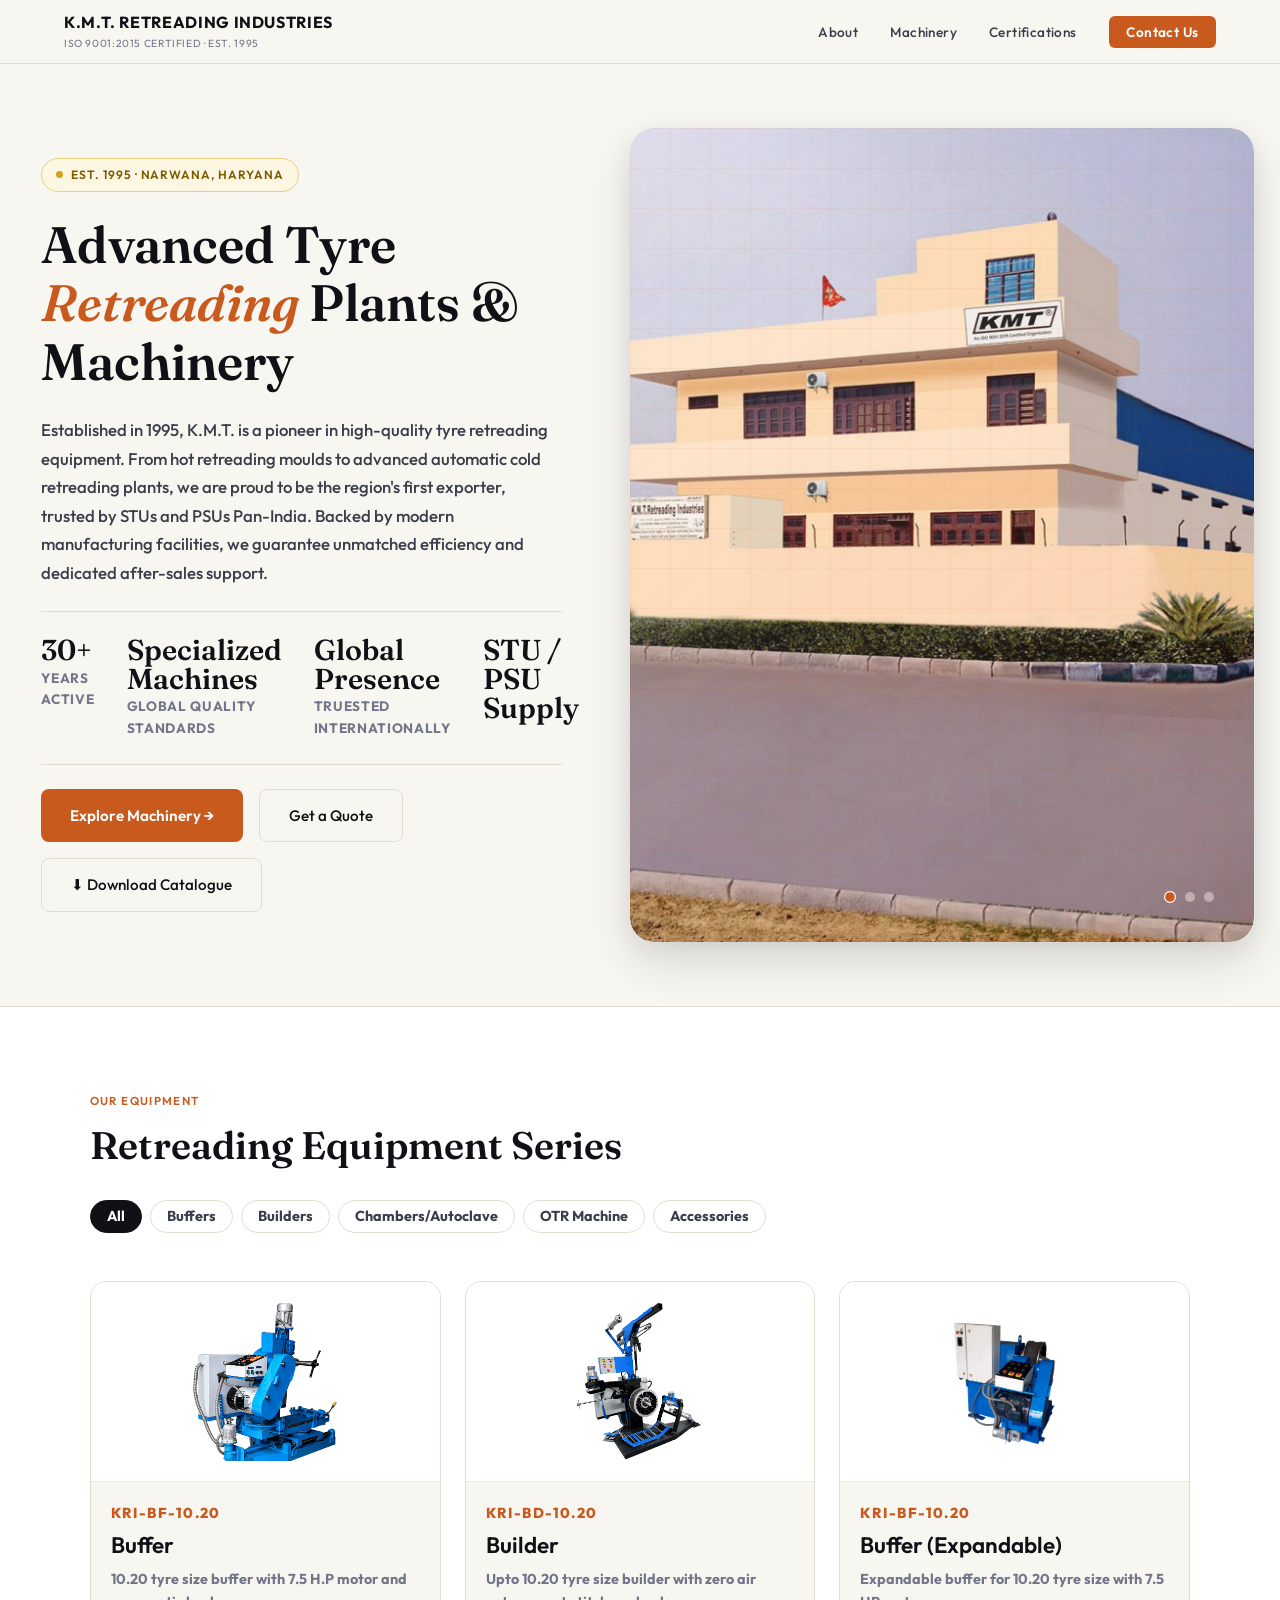
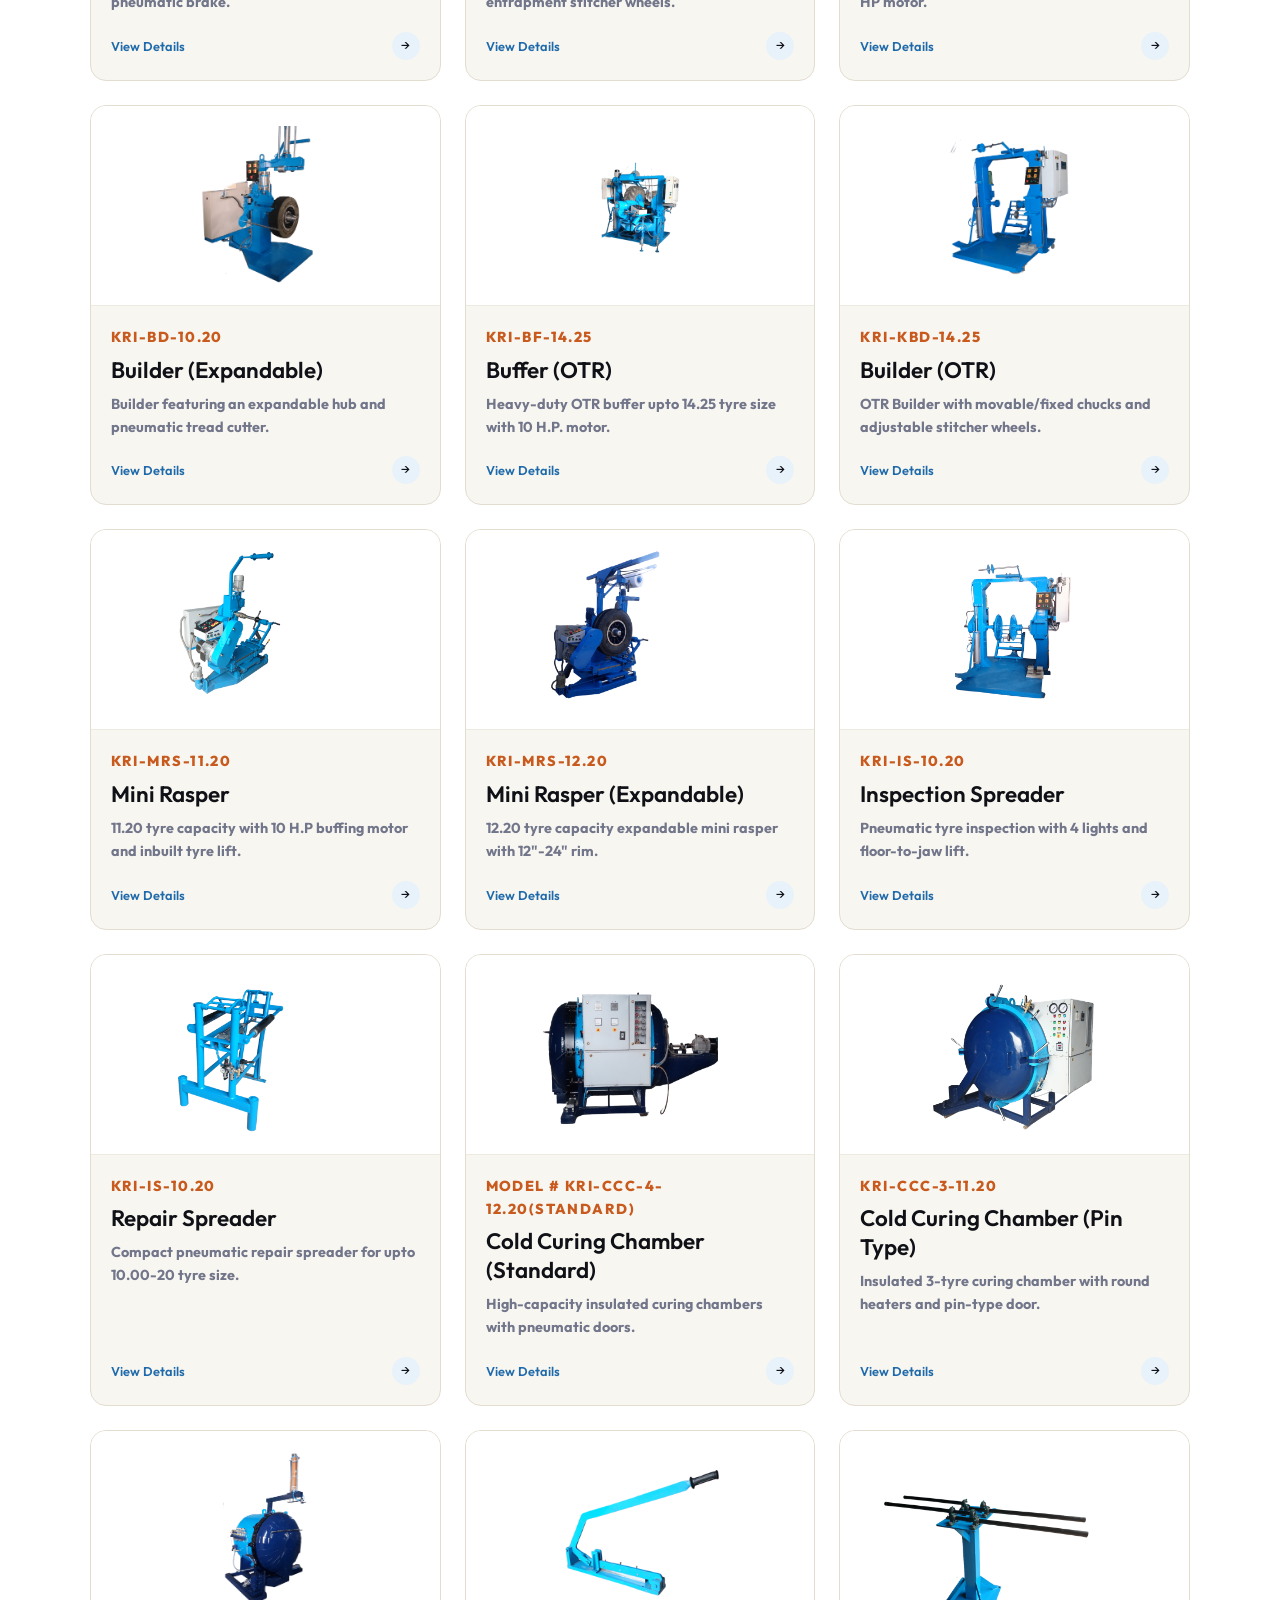
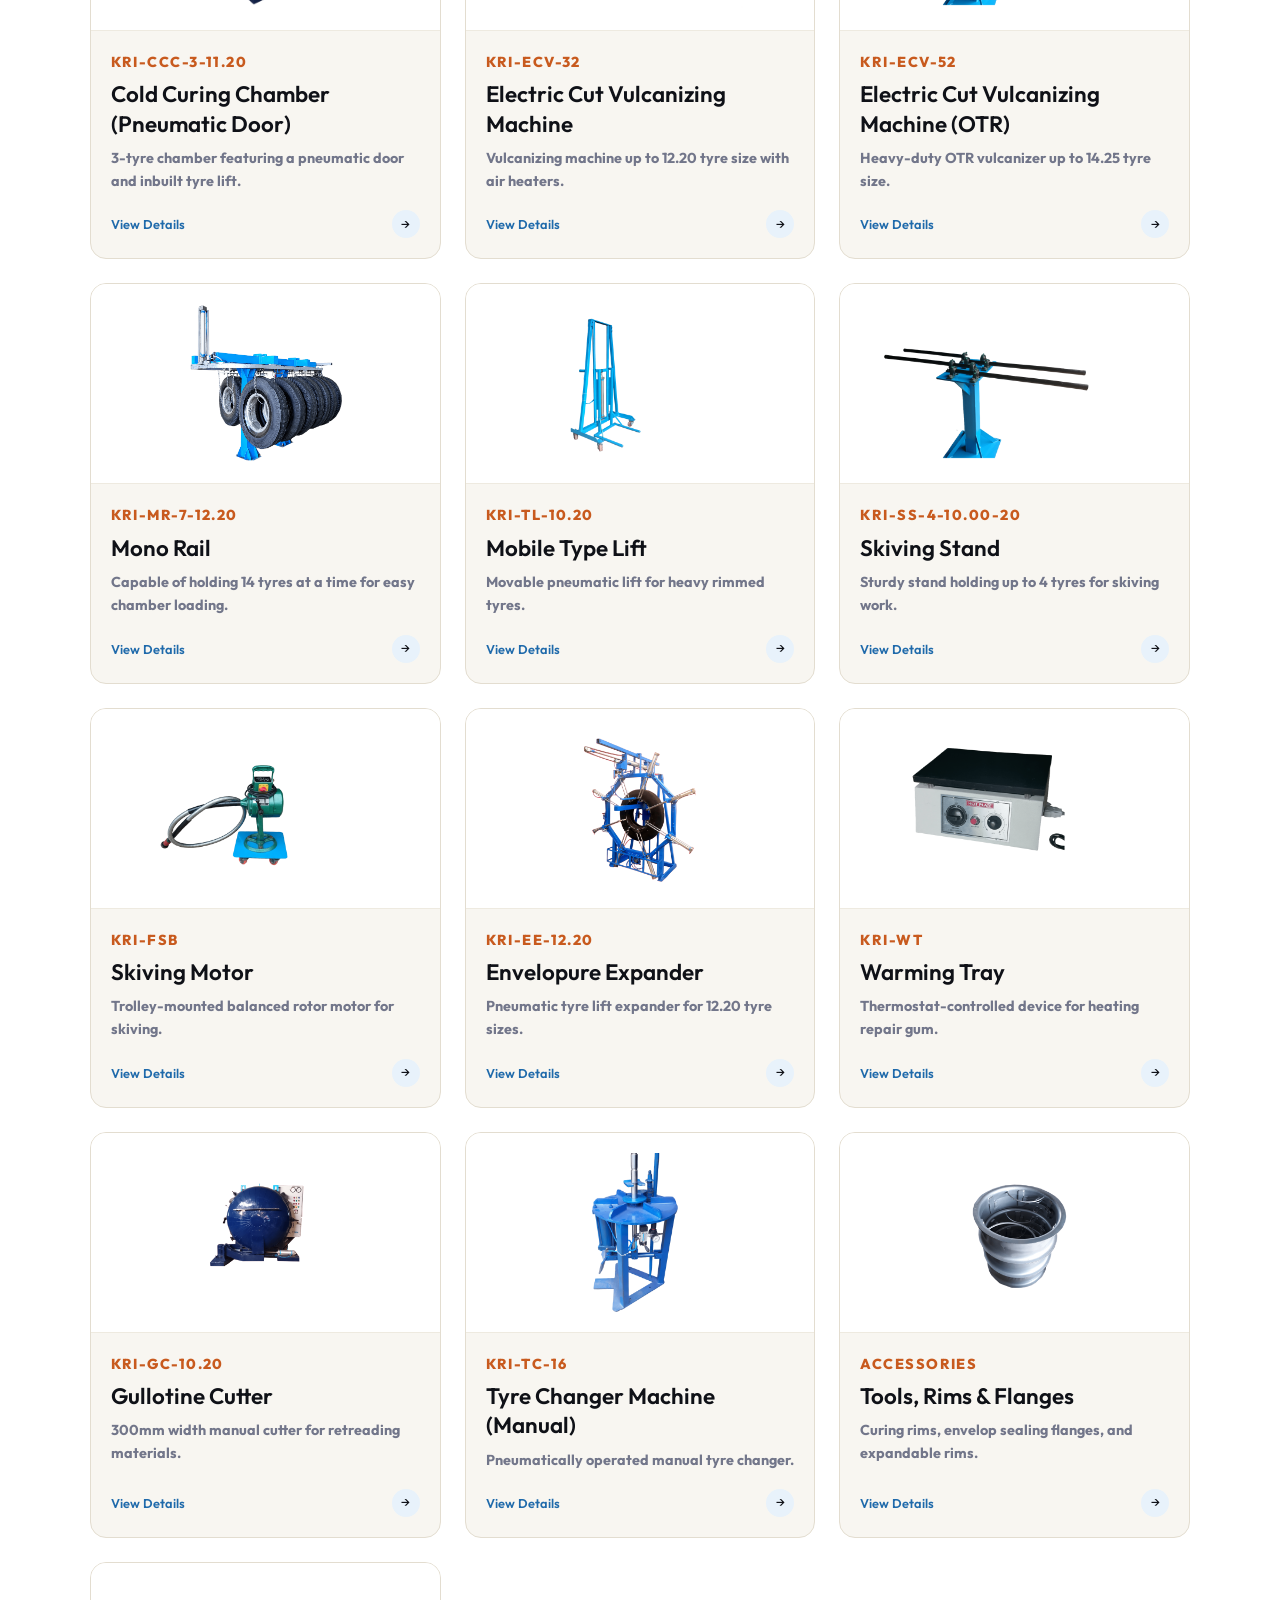
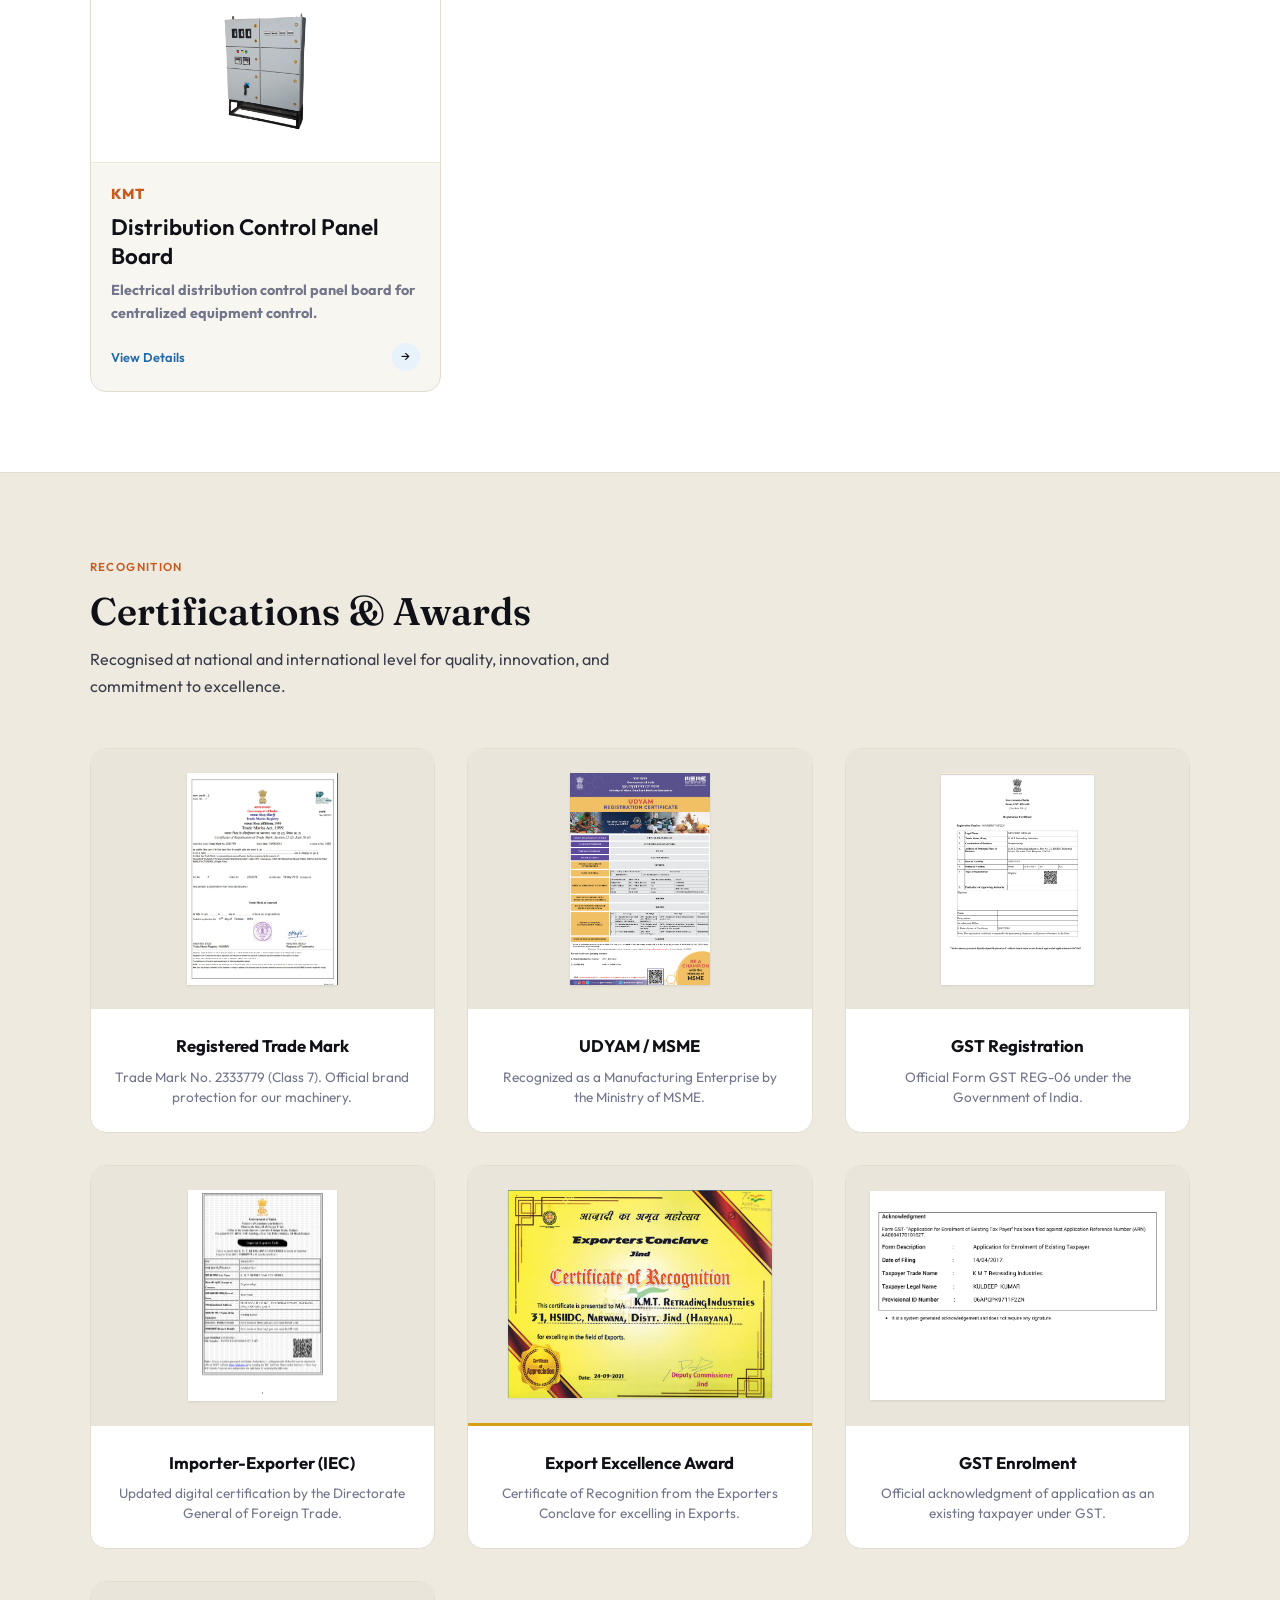
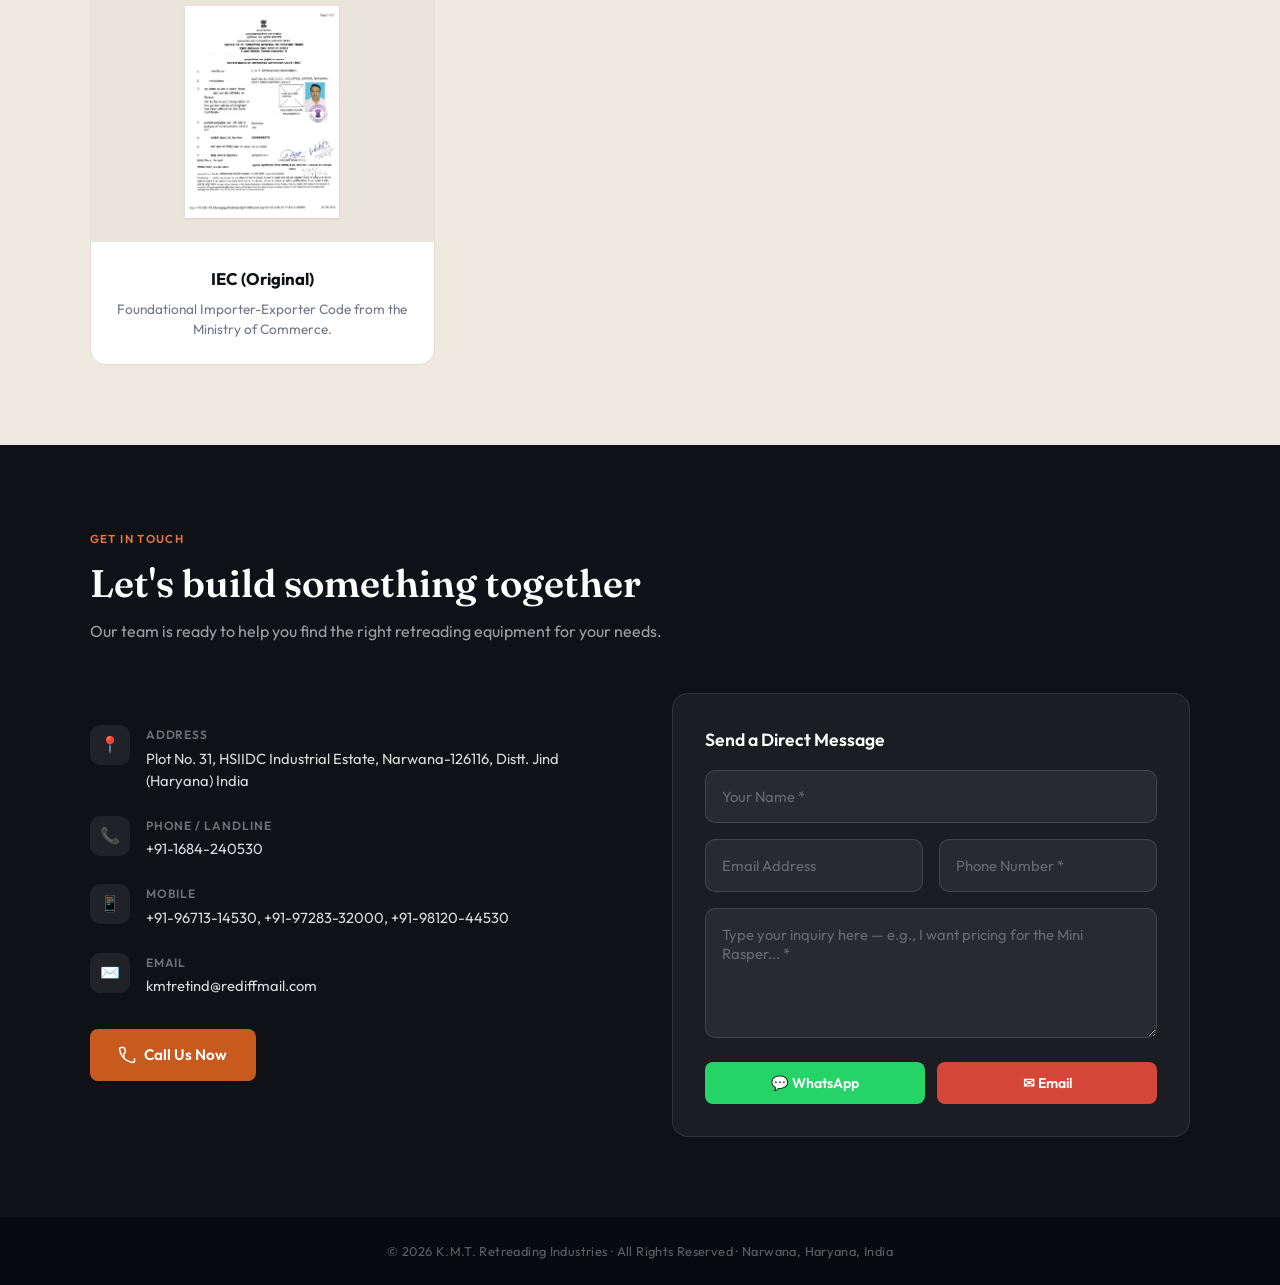
==== commit 59c823c0: "Update index.html" ====
--- a/index.html
+++ b/index.html
@@ -11,7 +11,11 @@
     <meta property="og:description" content="Manufacturer and exporter of high-quality tyre retreading equipment. Trusted by STUs and PSUs Pan-India.">
     <meta property="og:image" content="image/15.jpeg">
     <meta property="og:type" content="website">
-	<link rel="icon" type="image/x-icon" href="/favicon.ico">
+	<link rel="icon" type="image/png" sizes="192x192" href="image/favicon.png">
+
+<link rel="icon" type="image/png" sizes="32x32" href="image/favicon-32.png">
+
+<link rel="apple-touch-icon" href="image/favicon-180.png">
 
 
 
@@ -203,6 +207,7 @@
 
 .hero-sub {
   font-size: 1.05rem;
+   font-weight: 500;
   color: var(--ink-2);
   max-width: 600px;
   line-height: 1.7;
@@ -231,8 +236,9 @@
 }
 
 .stat-label {
-  font-size: 0.75rem;
+  font-size: 0.85rem;
   color: var(--ink-3);
+  font-weight: 700;
   text-transform: uppercase;
   letter-spacing: 0.05em;
 }
@@ -526,8 +532,8 @@
 }
 
 .card-model-tag {
-  font-size: 0.68rem;
-  font-weight: 600;
+  font-size: 0.9rem;
+  font-weight: 800;
   letter-spacing: 0.1em;
   text-transform: uppercase;
   color: var(--accent);
@@ -535,7 +541,7 @@
 }
 
 .card-title {
-  font-size: 1.05rem;
+  font-size: 1.4rem;
   font-weight: 600;
   color: var(--ink);
   margin-bottom: 0.5rem;
@@ -543,7 +549,8 @@
 }
 
 .card-summary {
-  font-size: 0.83rem;
+  font-size: 0.9rem;
+  font-weight: 700;
   color: var(--ink-3);
   line-height: 1.6;
   flex: 1;
@@ -764,8 +771,8 @@
 .modal-box { position: relative; }
 
 .modal-model {
-  font-size: 0.7rem;
-  font-weight: 600;
+  font-size: 0.9rem;
+  font-weight: 800;
   letter-spacing: 0.12em;
   text-transform: uppercase;
   color: var(--accent);
@@ -782,8 +789,8 @@
 }
 
 .specs-label {
-  font-size: 0.72rem;
-  font-weight: 600;
+  font-size: 1rem;
+  font-weight: 800;
   letter-spacing: 0.1em;
   text-transform: uppercase;
   color: var(--ink-3);
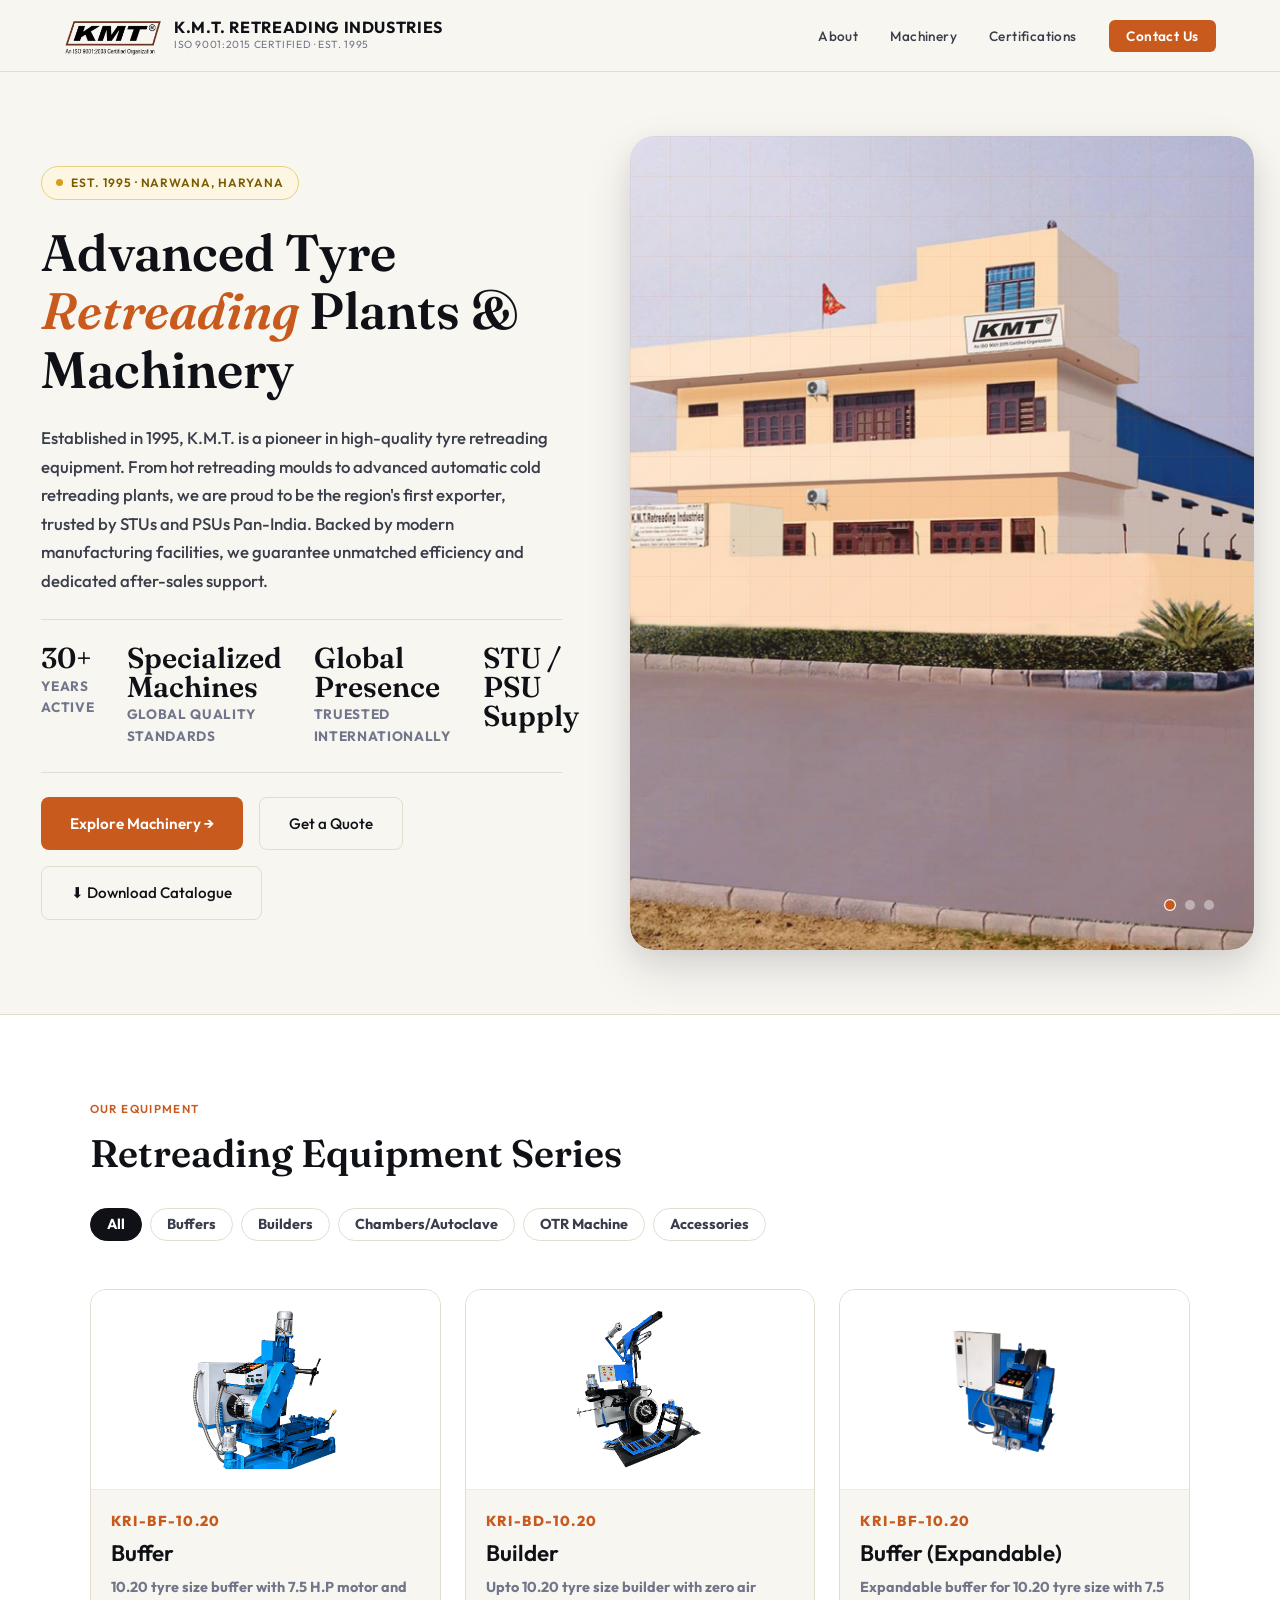
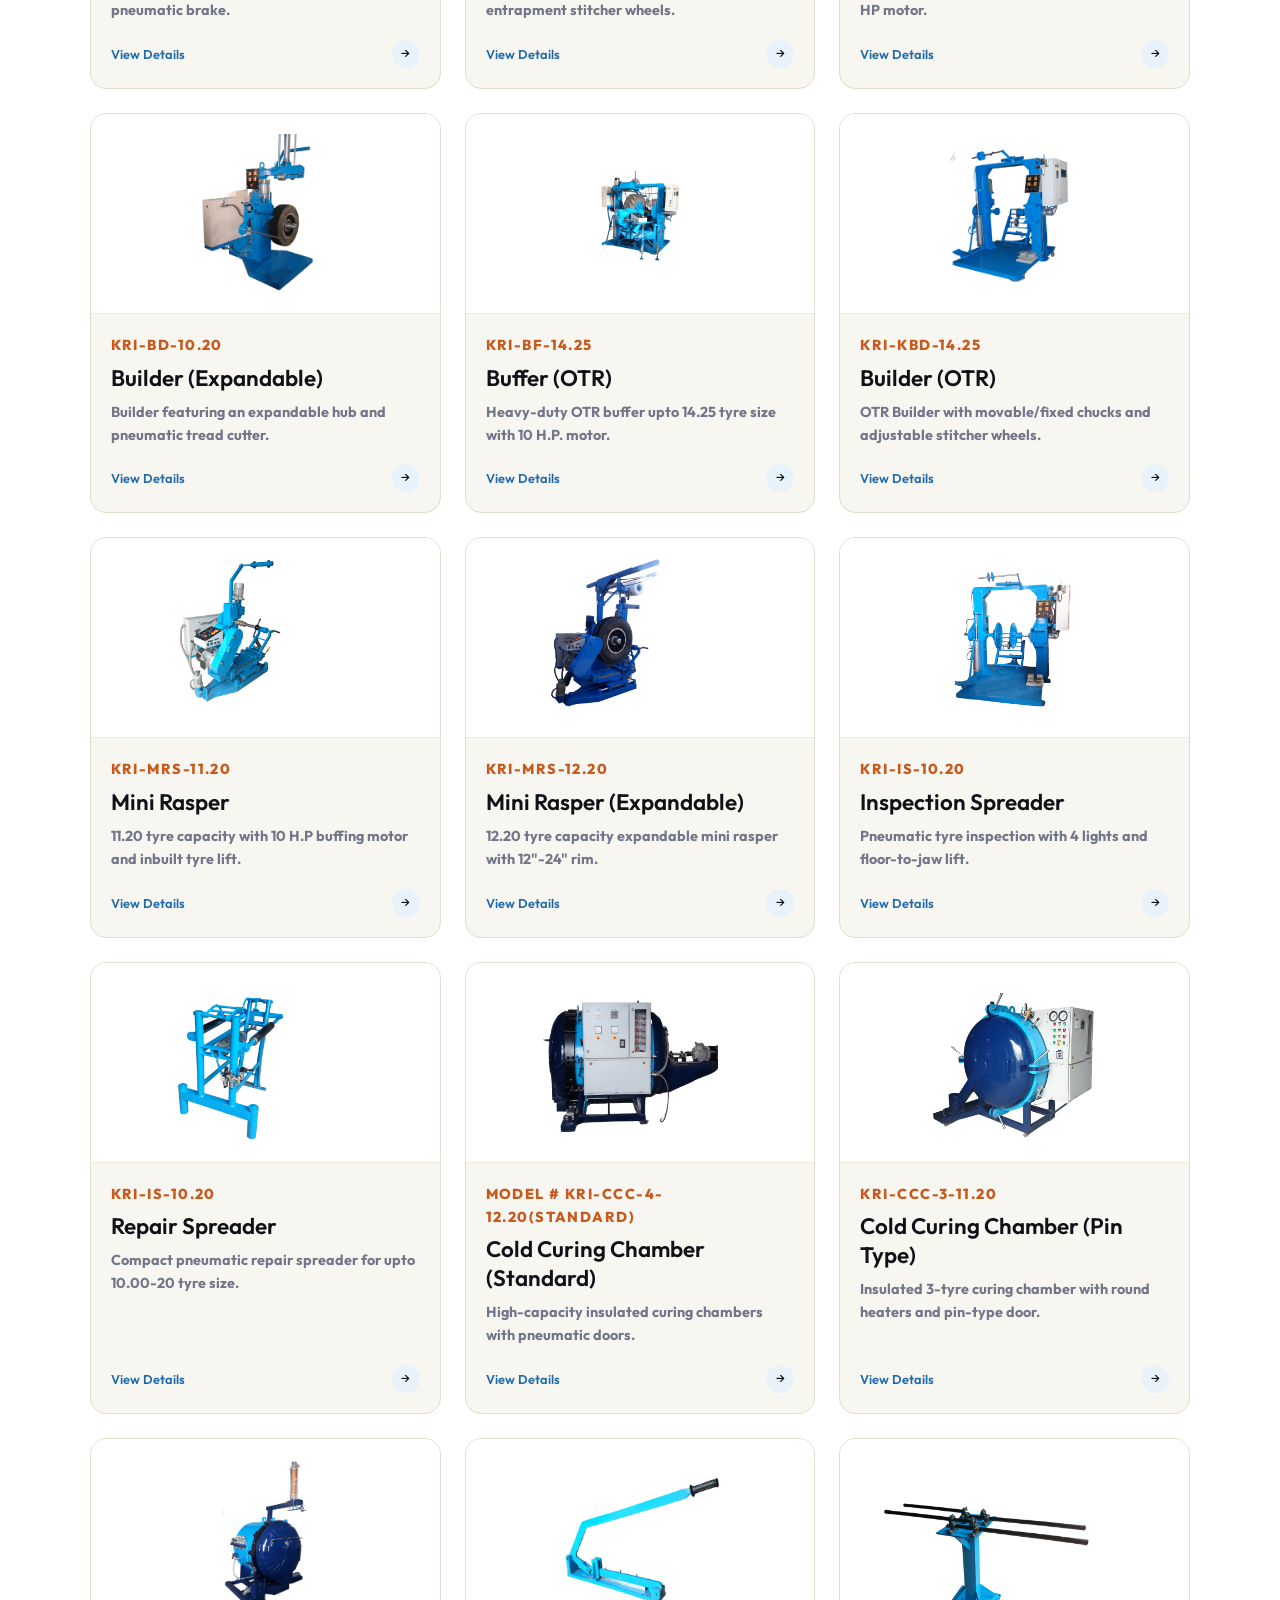
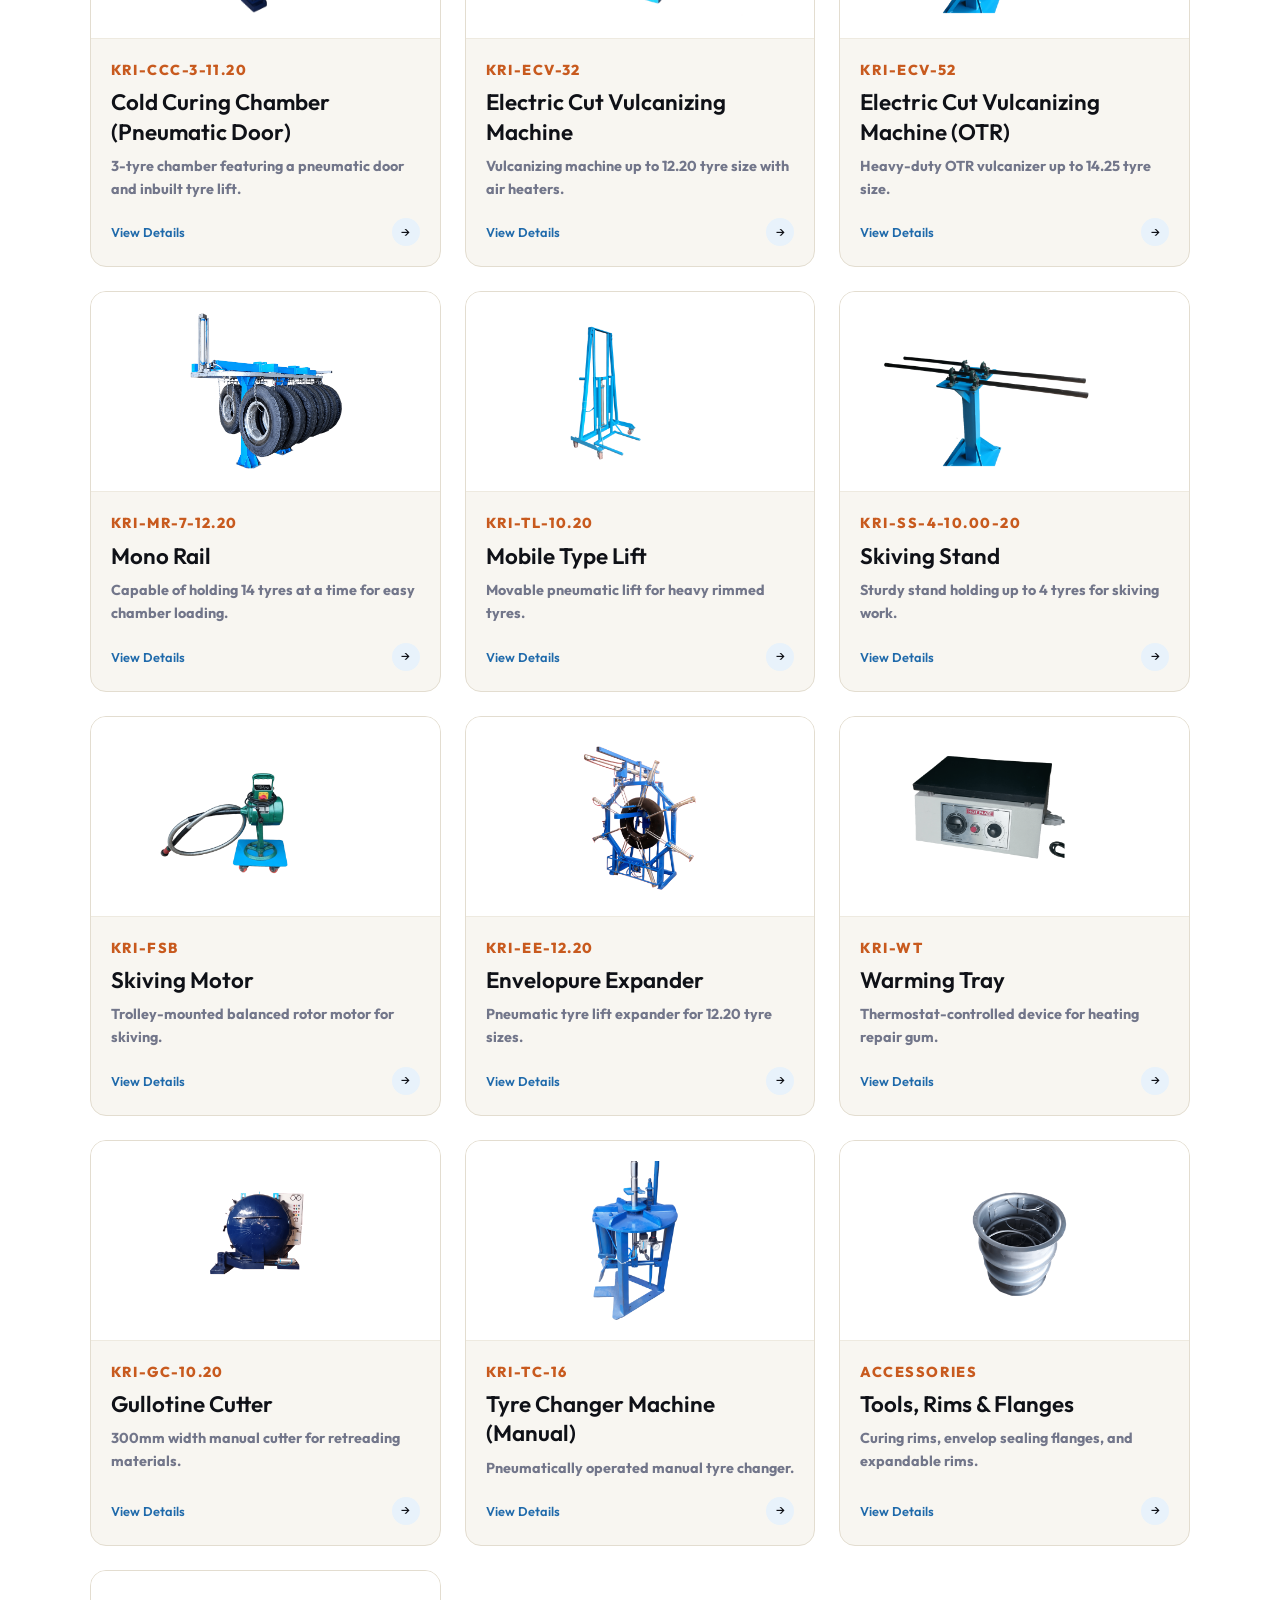
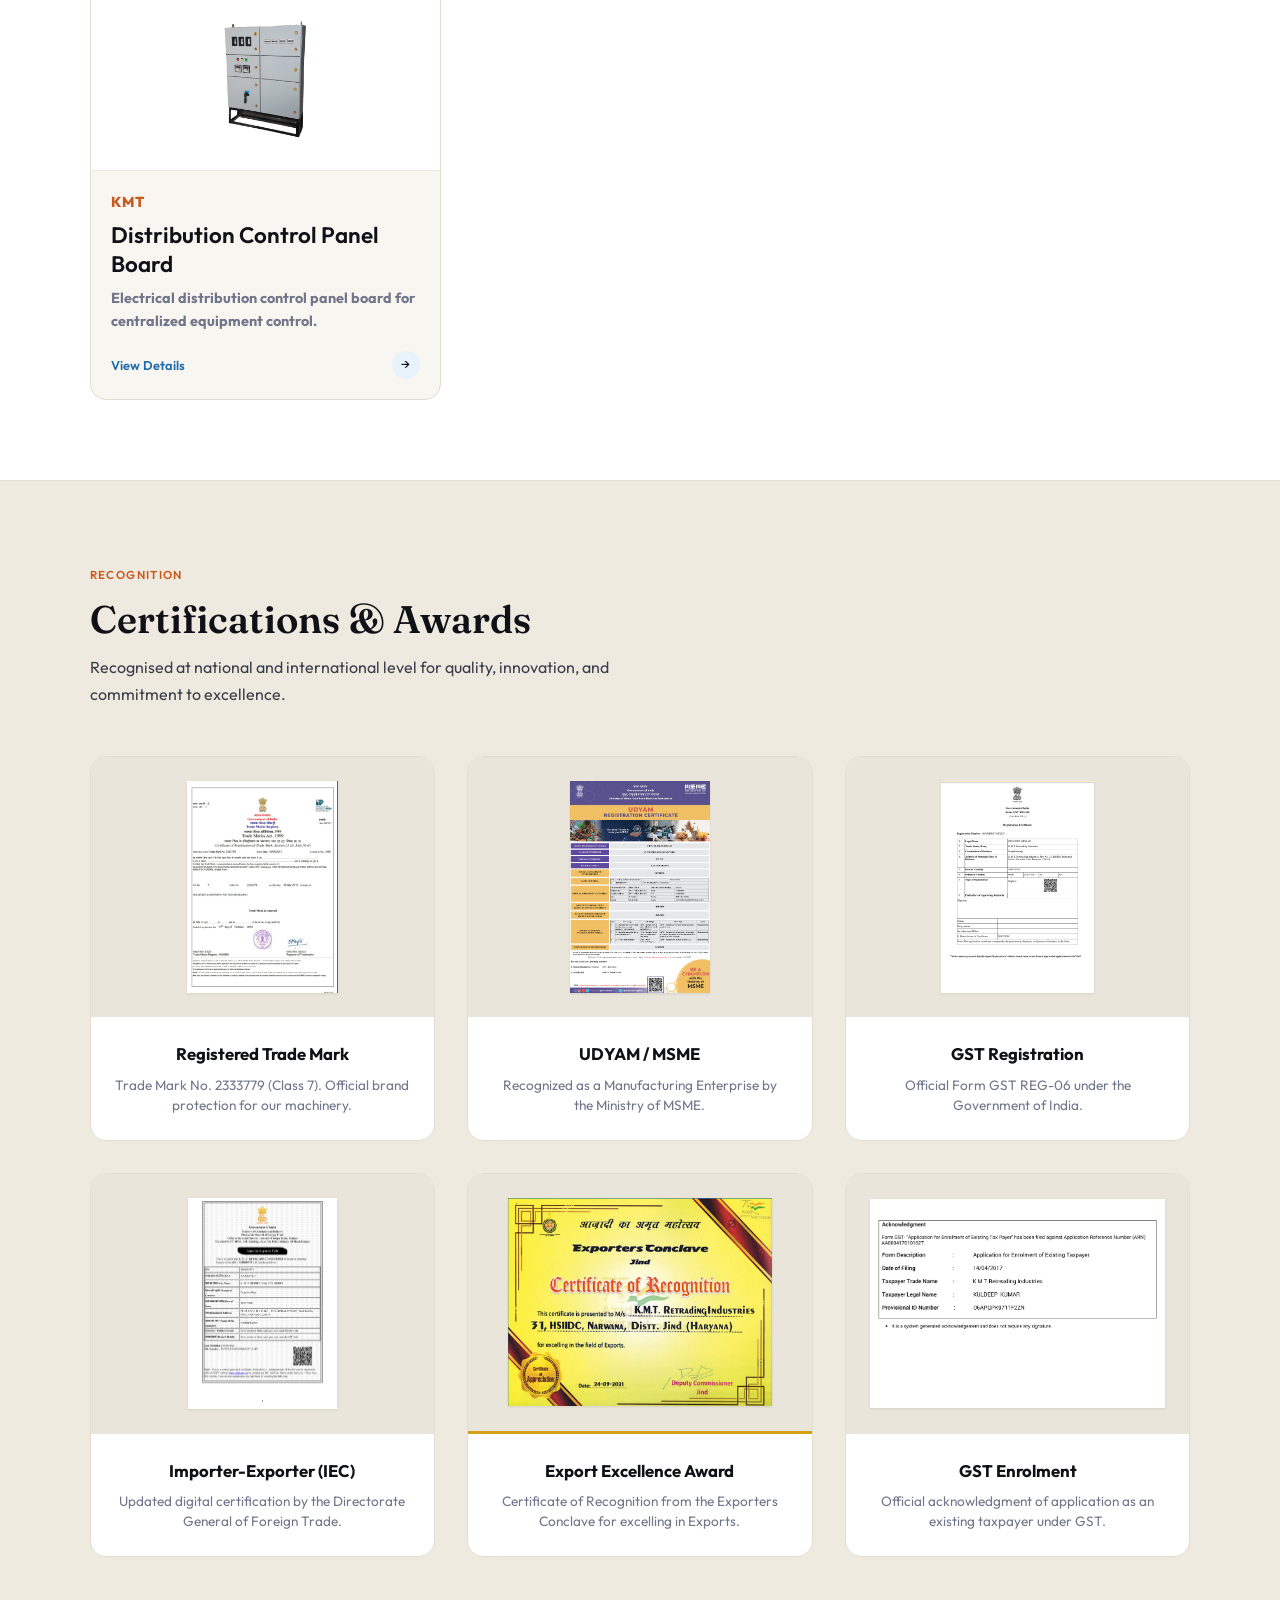
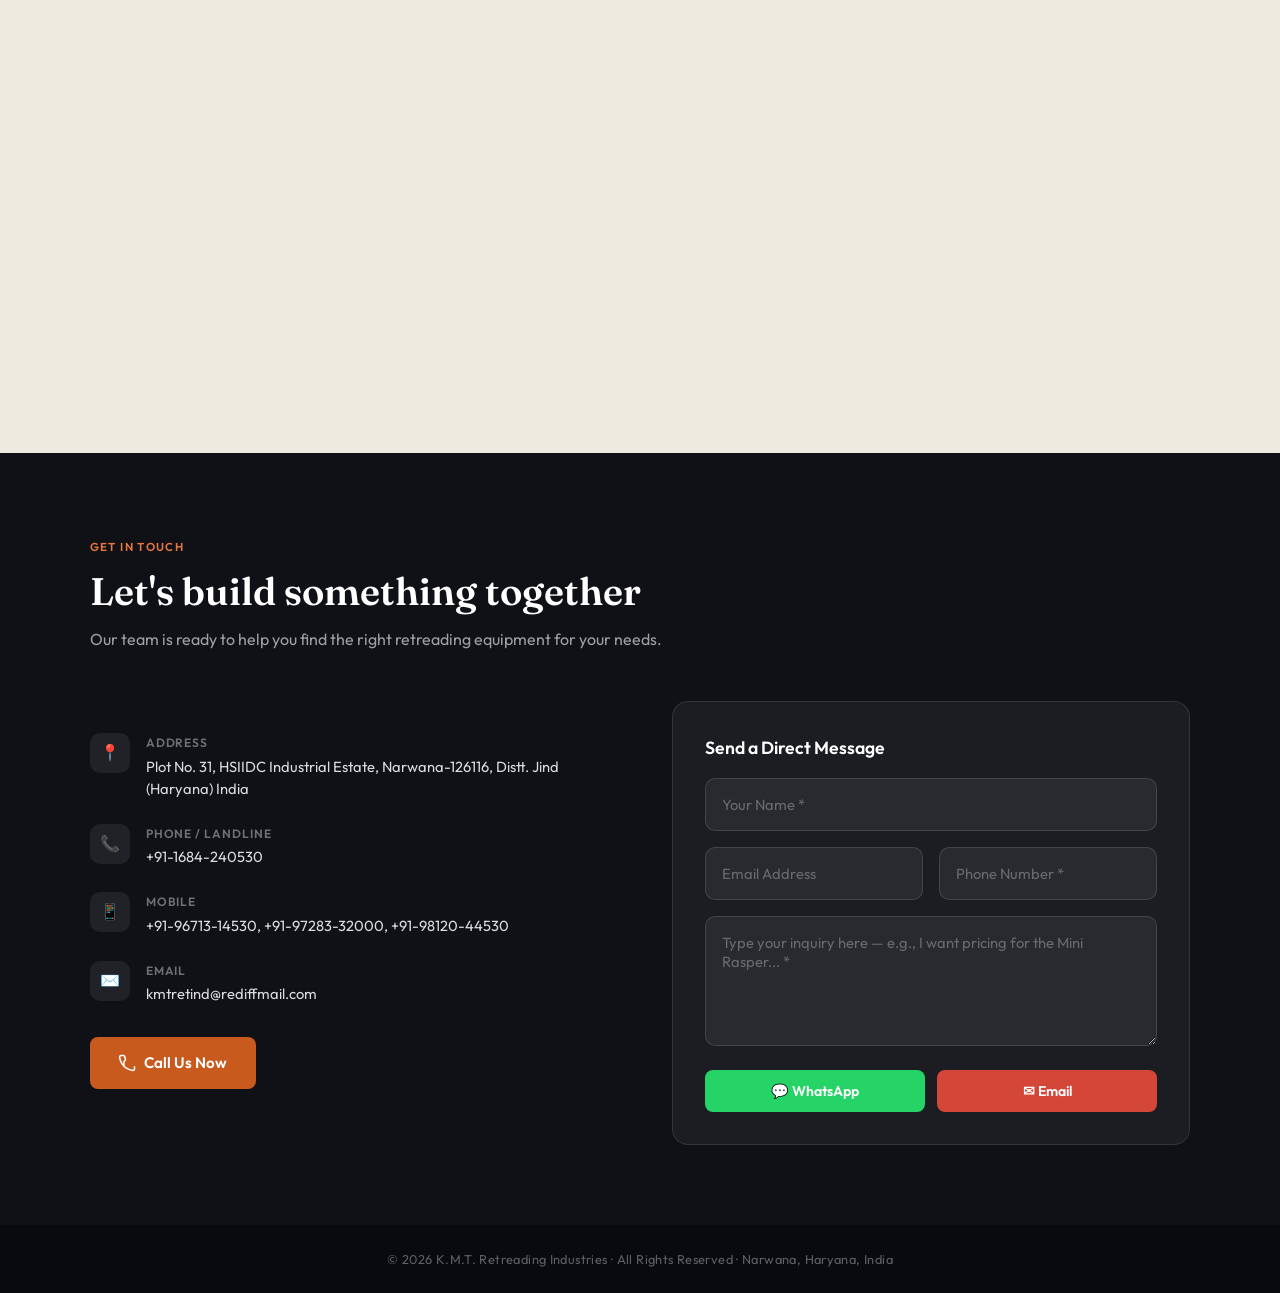
==== commit 83044b4b: "Update index.html" ====
--- a/index.html
+++ b/index.html
@@ -57,11 +57,12 @@
 }
 
 /* ─── NAV ─── */
+/* ─── COMPLETE NAV BAR CSS ─── */
 nav {
   position: sticky;
   top: 0;
   z-index: 100;
-  background: rgba(248,246,241,0.92);
+  background: rgba(248, 246, 241, 0.95); /* Restores the solid background */
   backdrop-filter: blur(20px);
   -webkit-backdrop-filter: blur(20px);
   border-bottom: 1px solid var(--paper-3);
@@ -69,30 +70,48 @@
   align-items: center;
   justify-content: space-between;
   padding: 0 5%;
-  height: 64px;
-}
-
+  height: 72px; /* Slightly taller to nicely fit the logo */
+}
+
+/* Logo Layout Container */
 .nav-logo {
+  display: flex;
+  align-items: center;
+  gap: 0.75rem; 
+}
+
+/* Strict limits on the Logo Image */
+.nav-logo-img {
+  height: 98px !important;
+  width: 98px !important;
+  min-width: 38px;
+  object-fit: contain;
+}
+
+/* Text Container */
+.nav-logo-text {
   display: flex;
   flex-direction: column;
   gap: 0;
 }
 
-.nav-logo strong {
+.nav-logo-text strong {
   font-size: 1rem;
   font-weight: 700;
   letter-spacing: 0.04em;
   color: var(--ink);
   text-transform: uppercase;
-}
-
-.nav-logo span {
+  line-height: 1.2;
+}
+
+.nav-logo-text span {
   font-size: 0.65rem;
   color: var(--ink-3);
   letter-spacing: 0.06em;
   text-transform: uppercase;
 }
 
+/* Menu Links */
 nav ul {
   list-style: none;
   display: flex;
@@ -1355,8 +1374,12 @@
 <!-- NAV -->
 <nav>
   <div class="nav-logo">
-    <strong>K.M.T. Retreading Industries</strong>
-    <span>ISO 9001:2015 Certified · Est. 1995</span>
+    <img src="image/favicon.png" alt="K.M.T. Logo" class="nav-logo-img">
+    
+    <div class="nav-logo-text">
+      <strong>K.M.T. Retreading Industries</strong>
+      <span>ISO 9001:2015 Certified · Est. 1995</span>
+    </div>
   </div>
   <ul>
     <li><a href="#home">About</a></li>
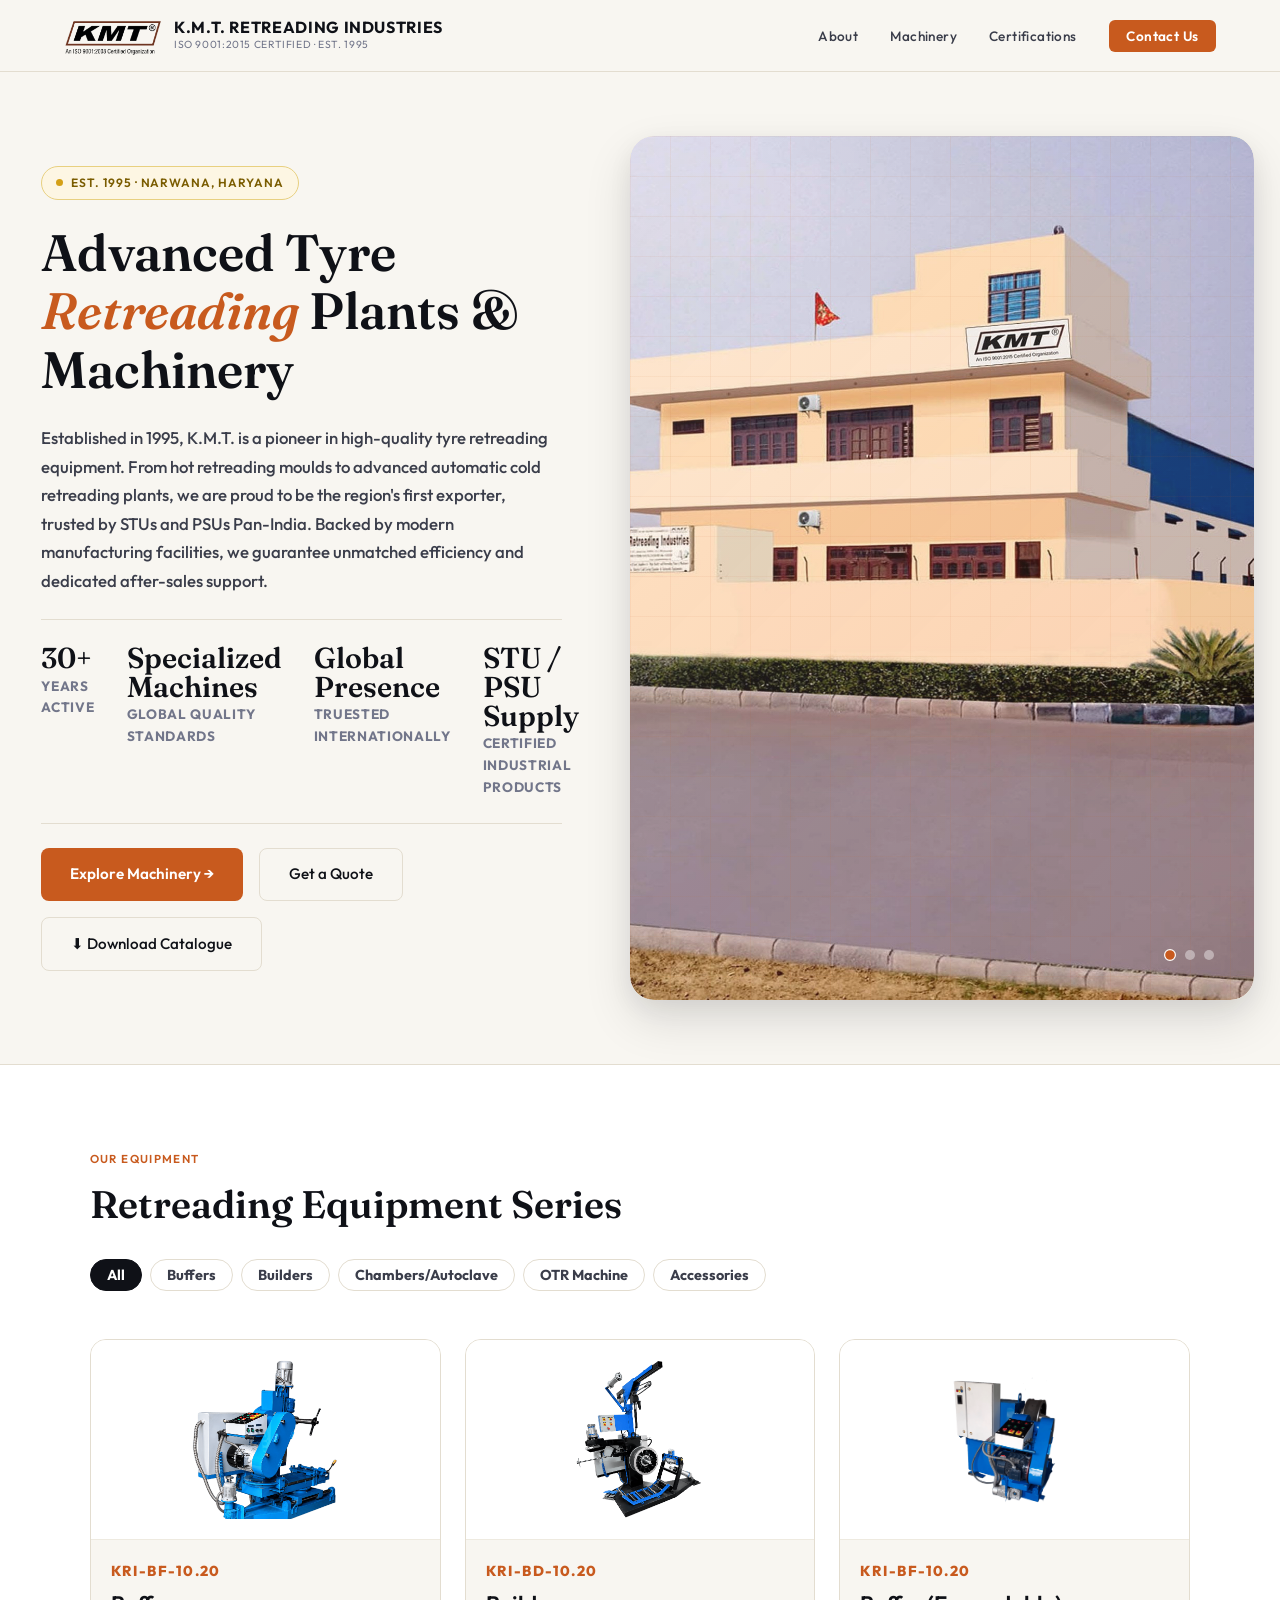
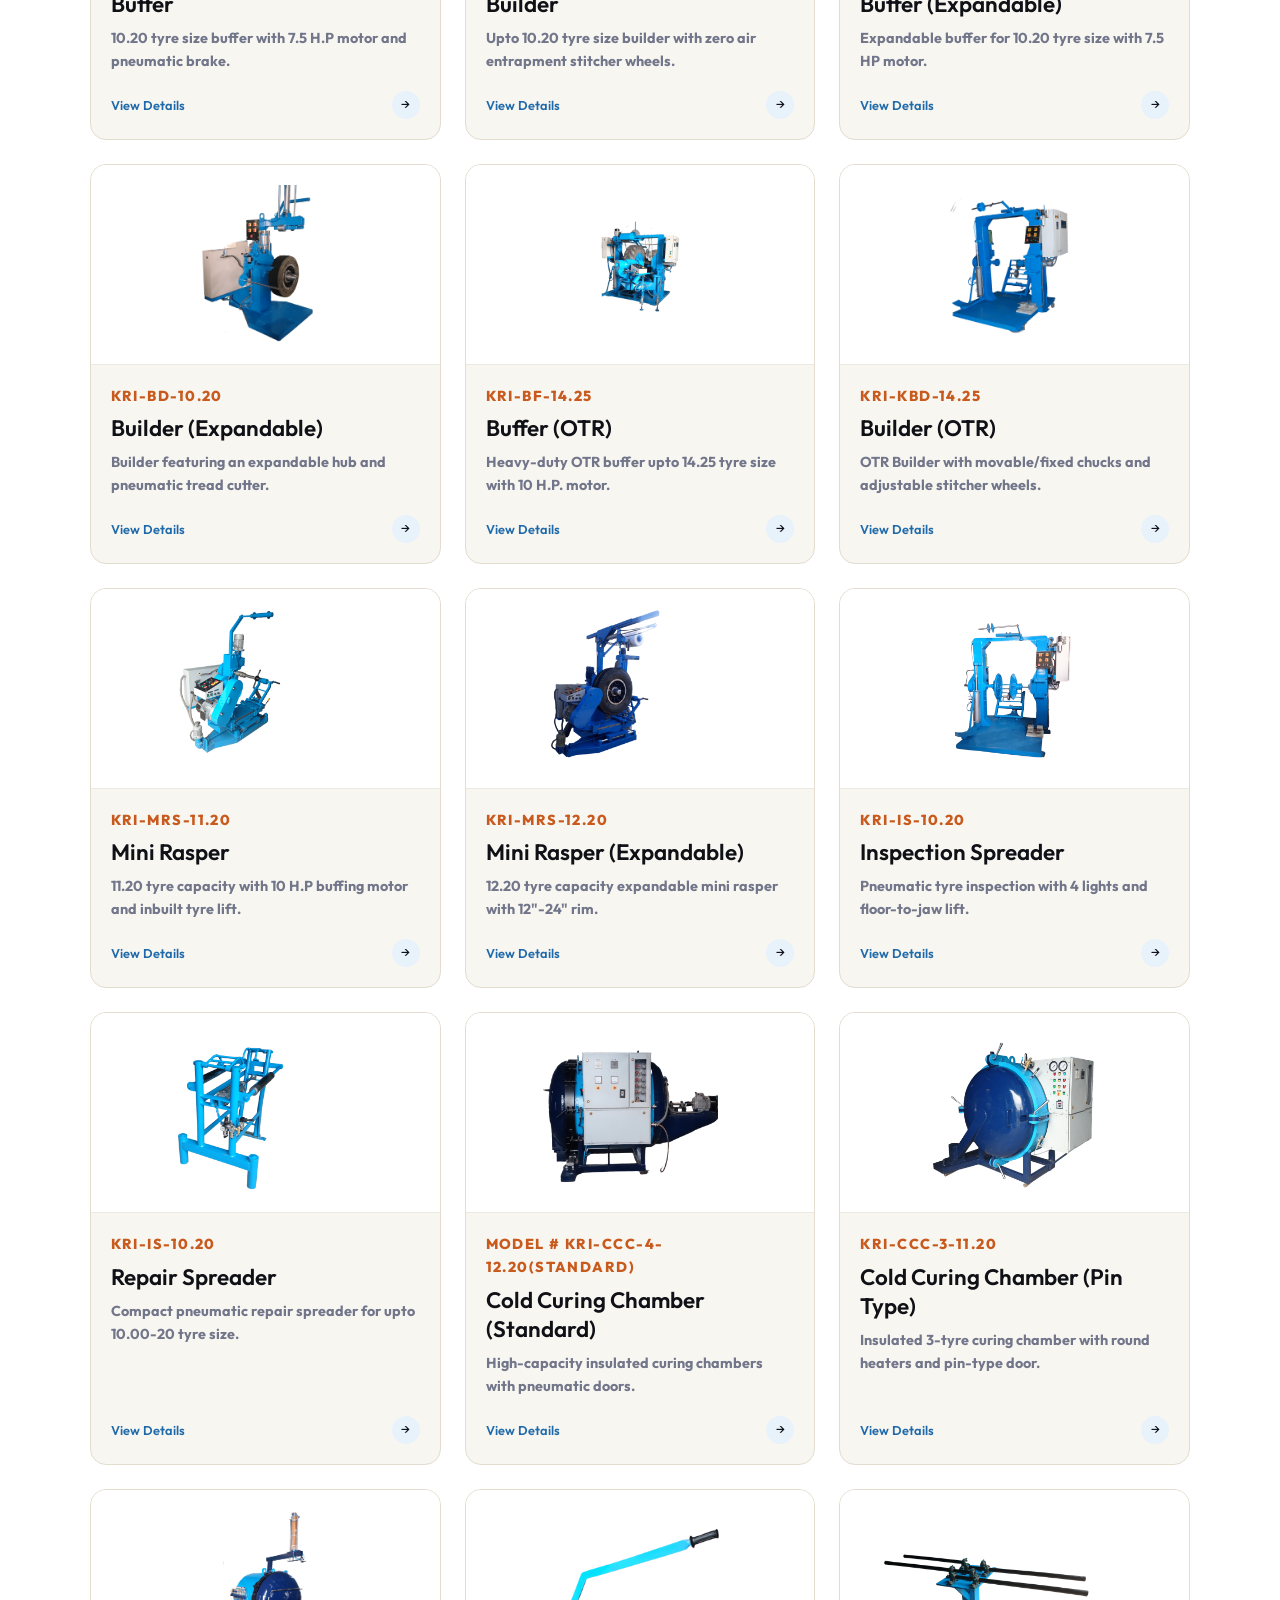
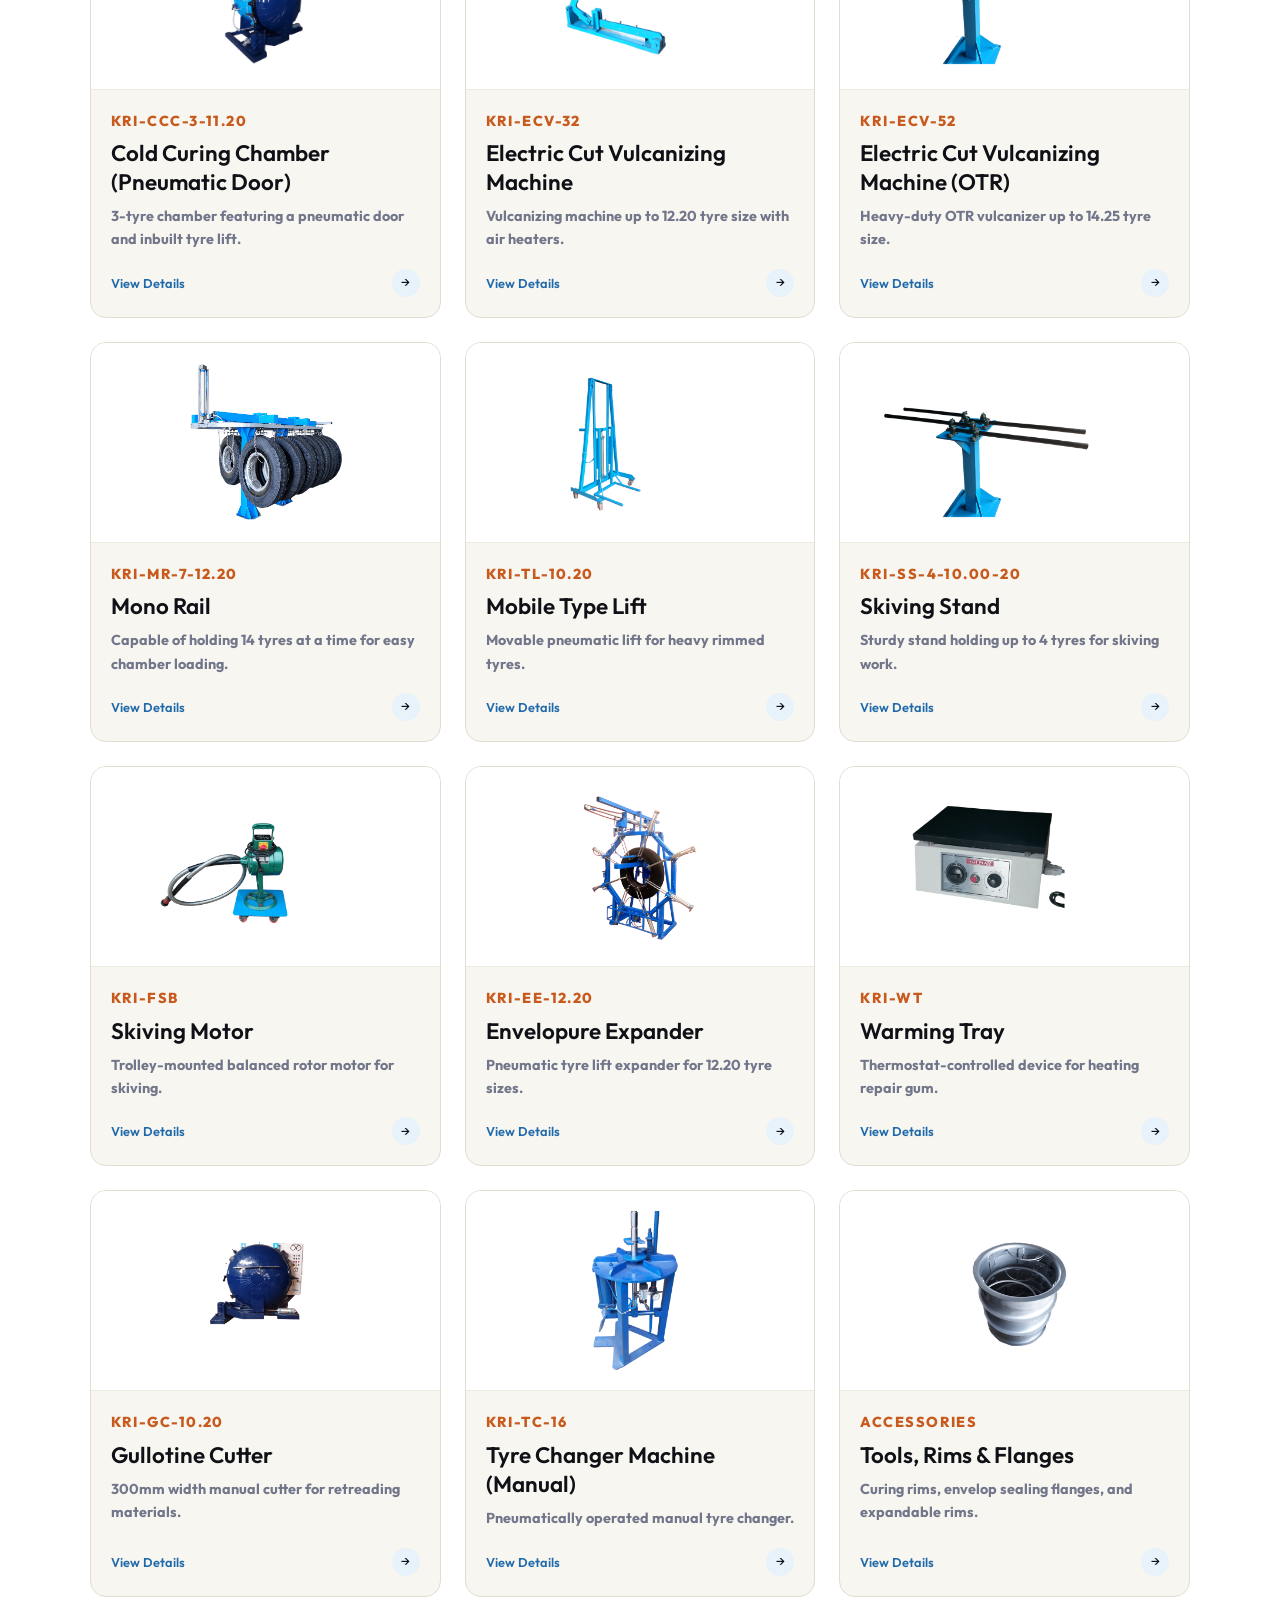
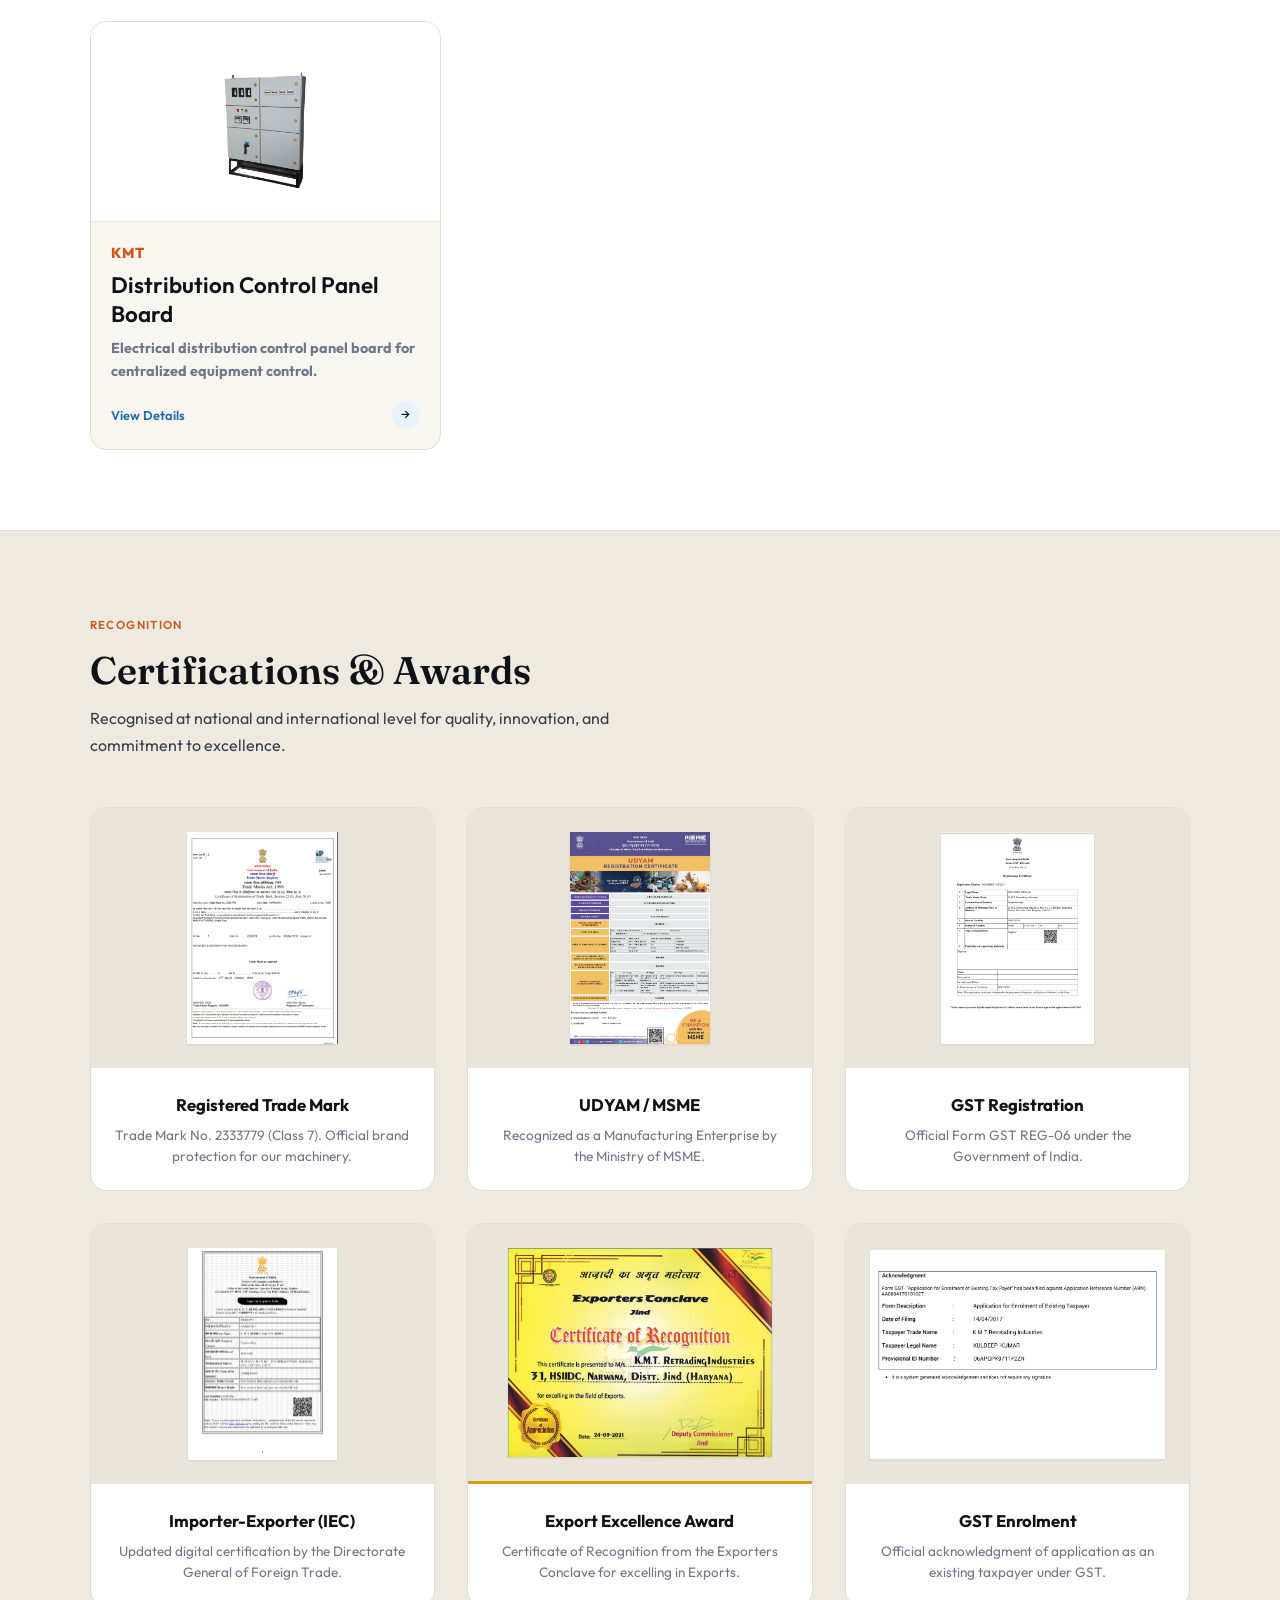
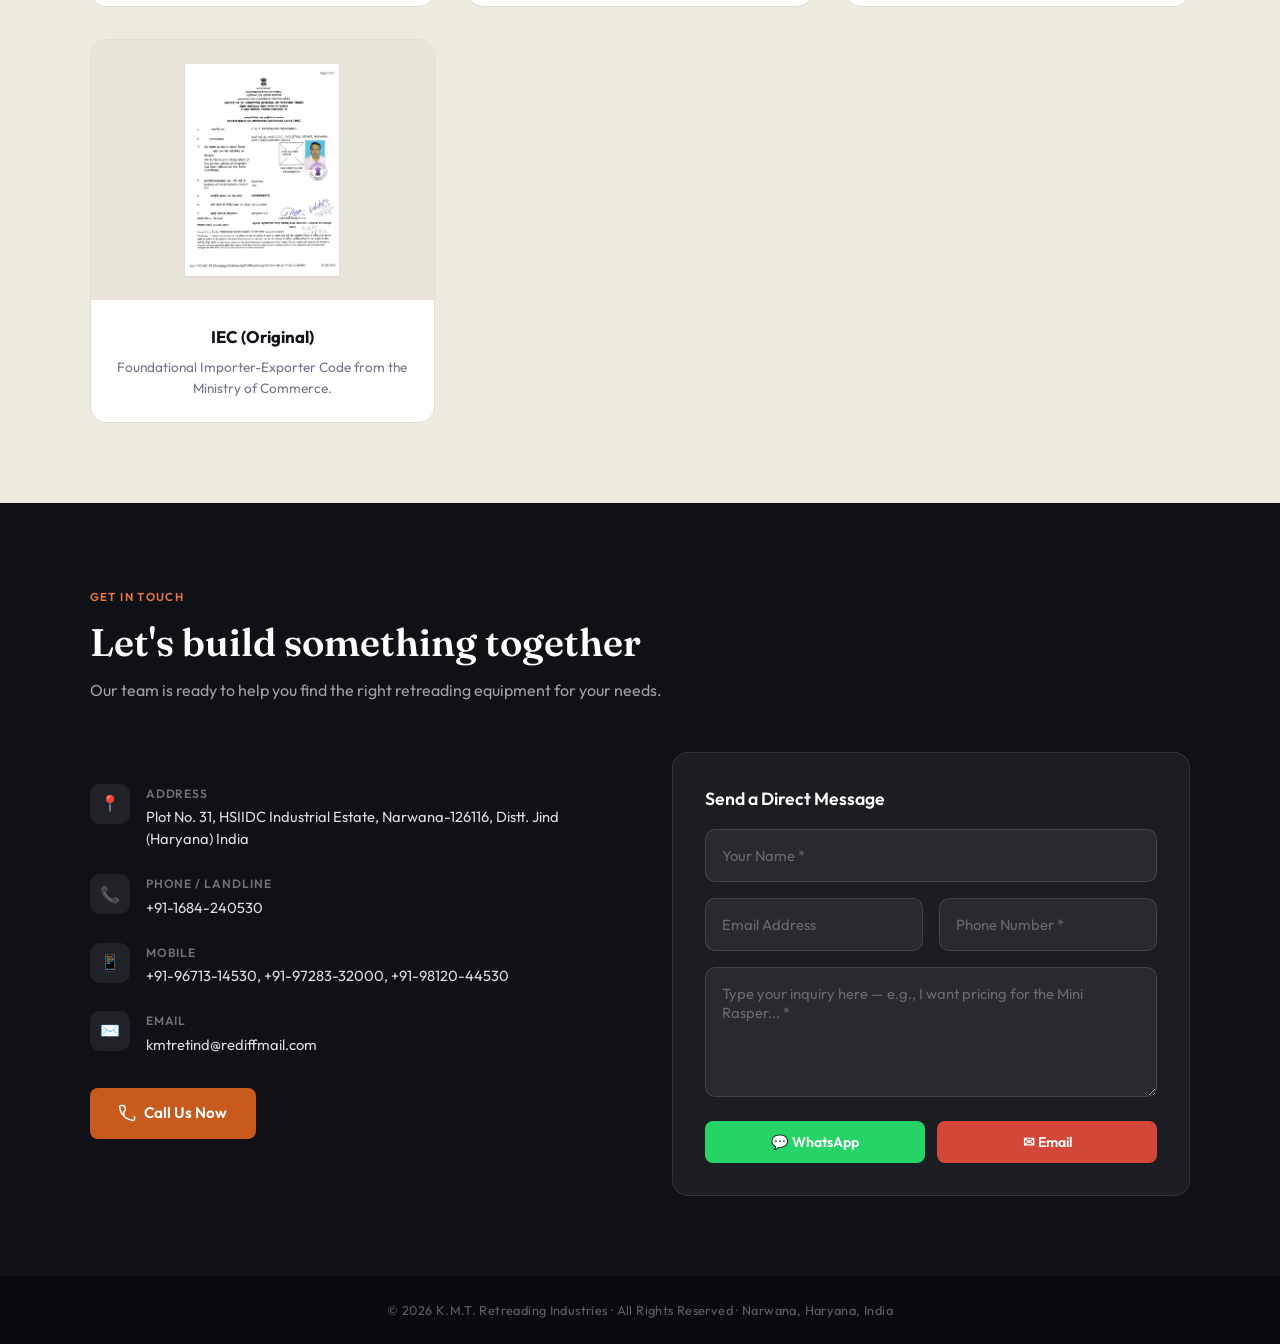
==== commit 98755fd6: "Update index.html" ====
--- a/index.html
+++ b/index.html
@@ -1410,7 +1410,7 @@
       </div>
 	  <div class="stat">
         <span class="stat-num">STU / PSU Supply</span>
-        <span class="stat-label"></span>
+        <span class="stat-label">CERTIFIED INDUSTRIAL PRODUCTS</span>
       </div>
     </div>
     <div class="hero-actions">
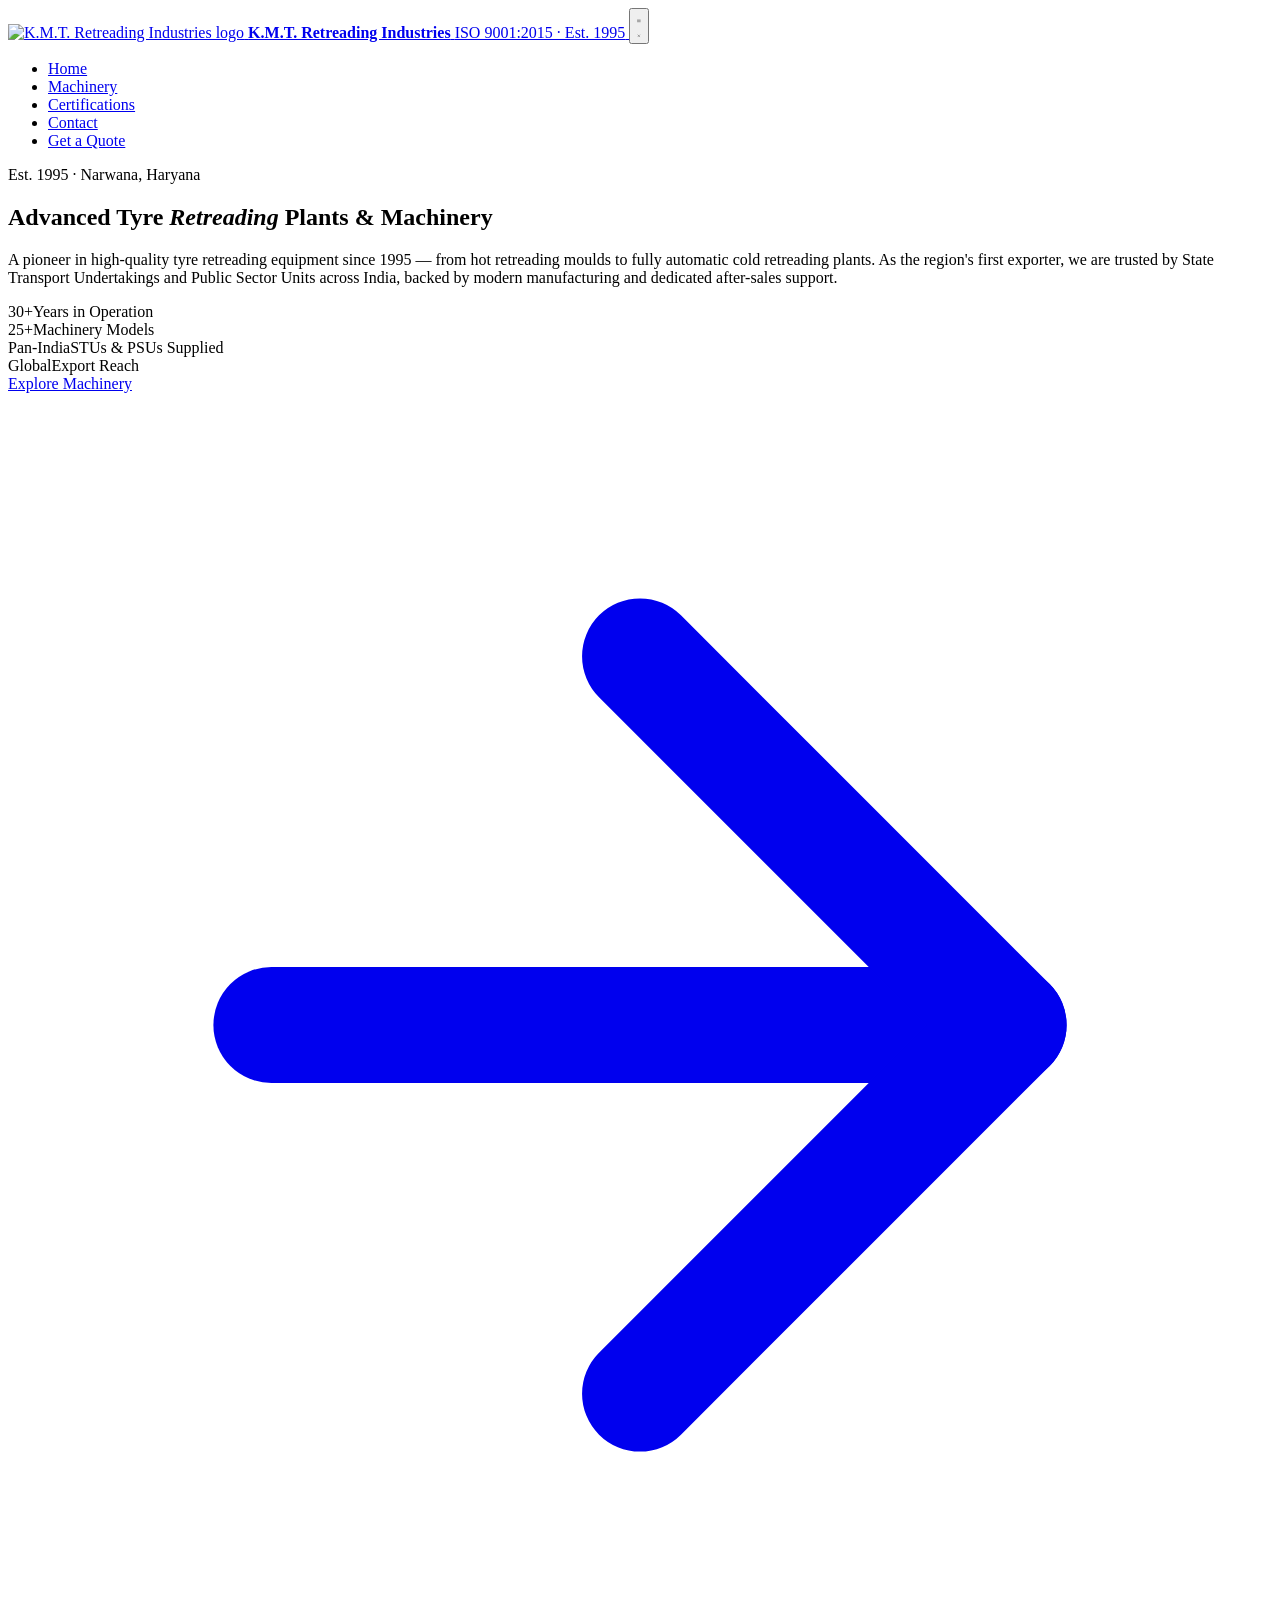
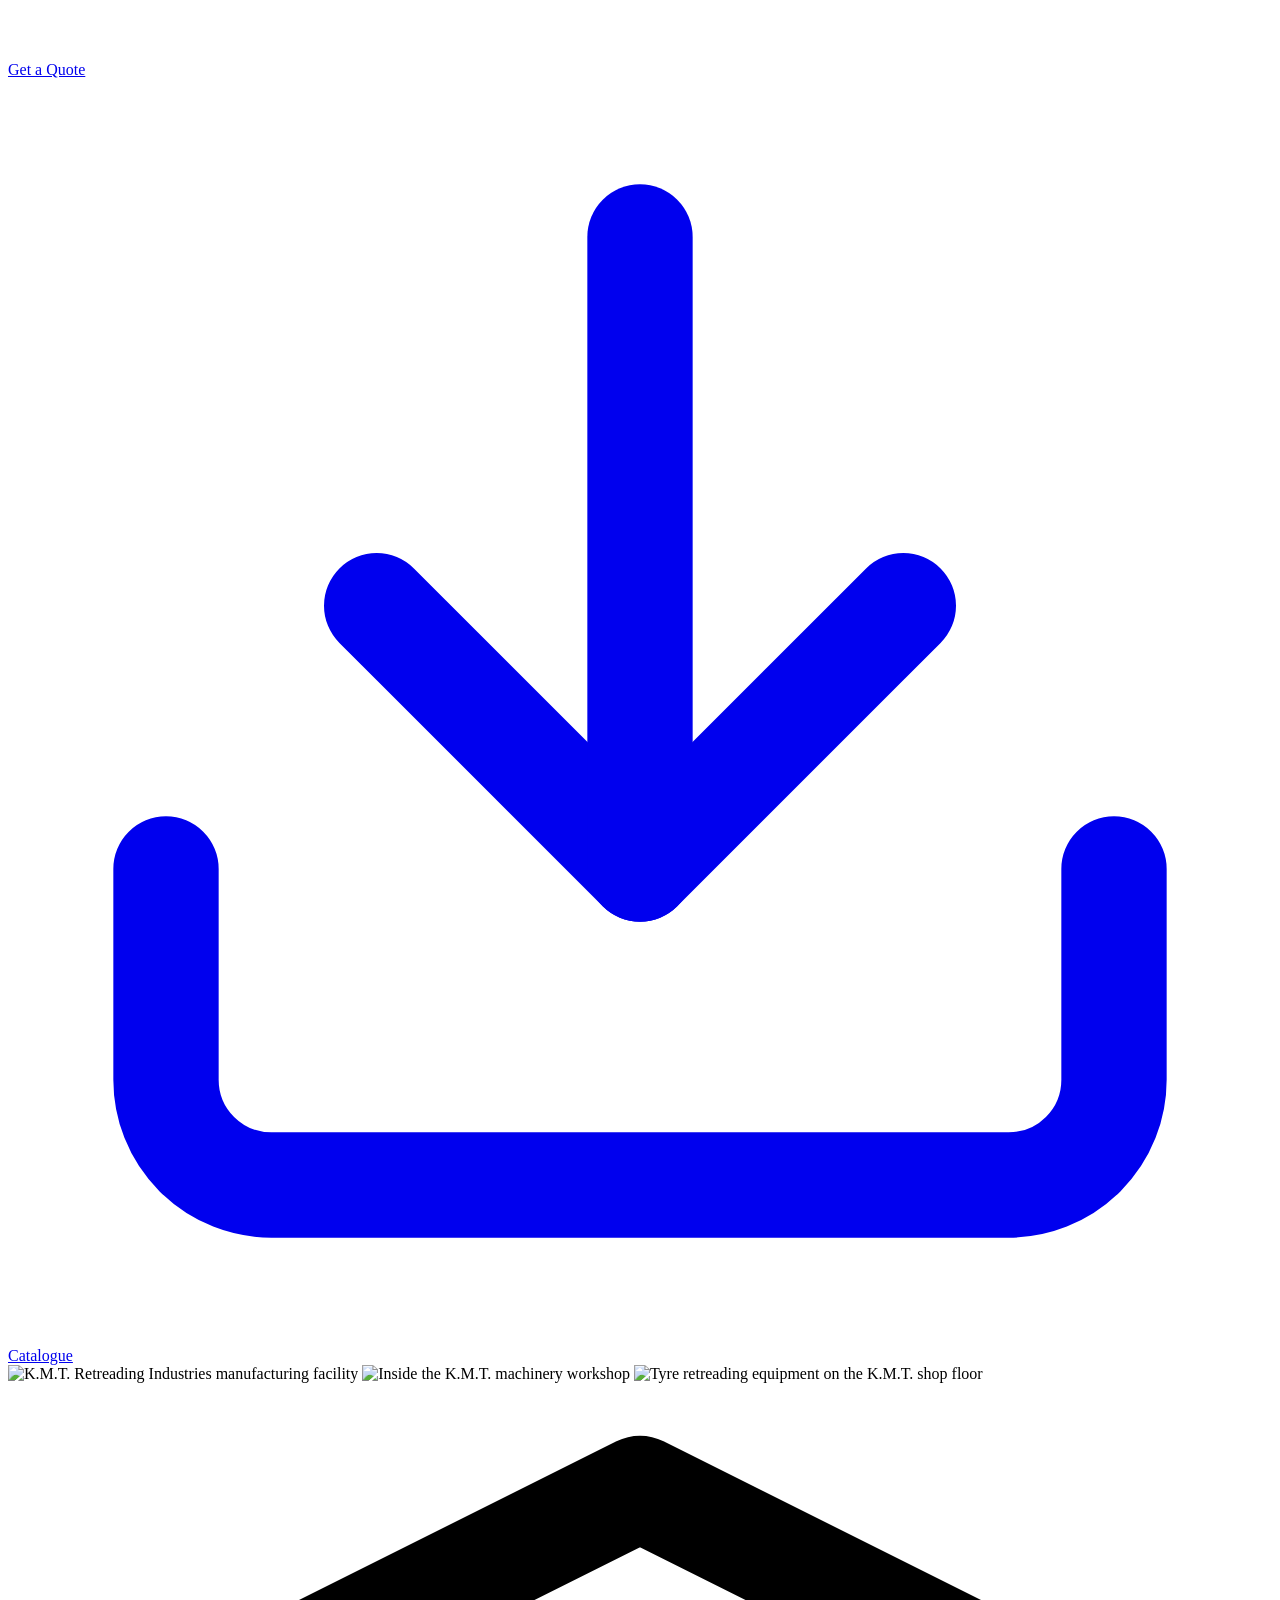
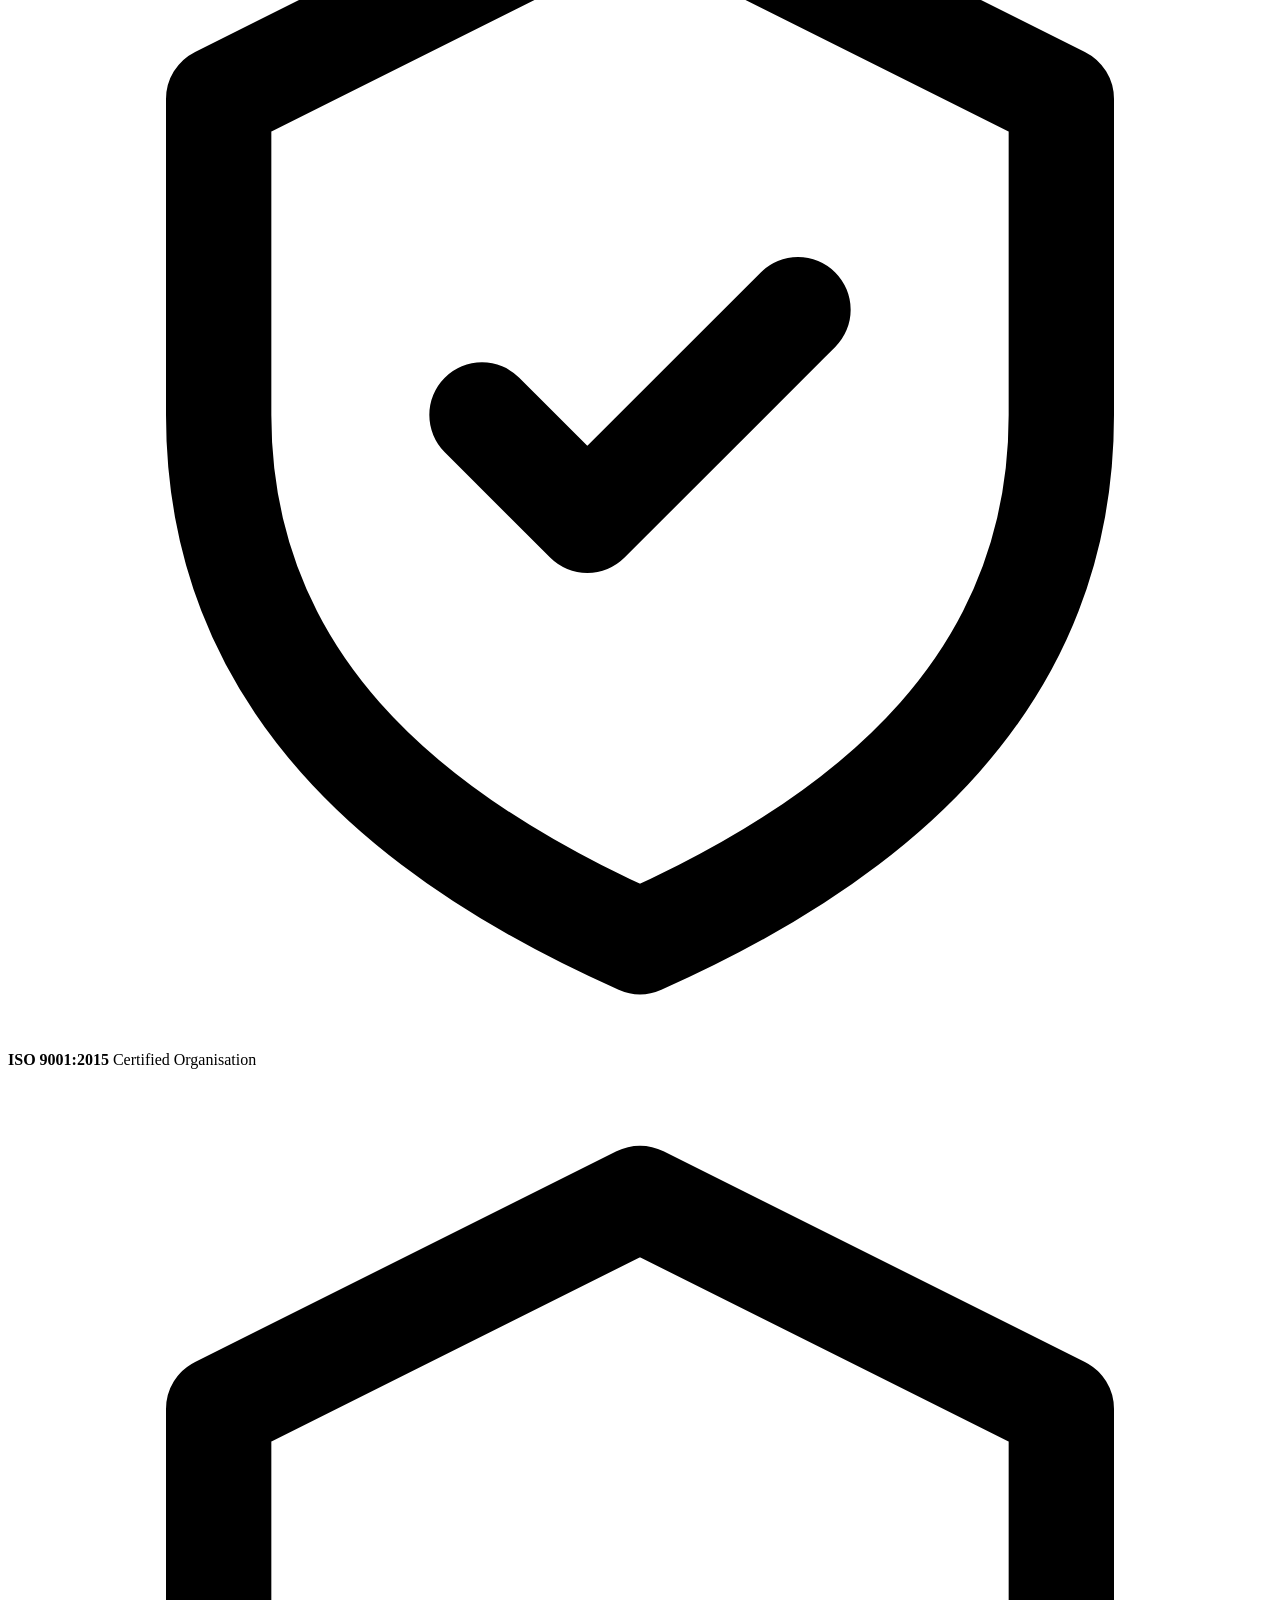
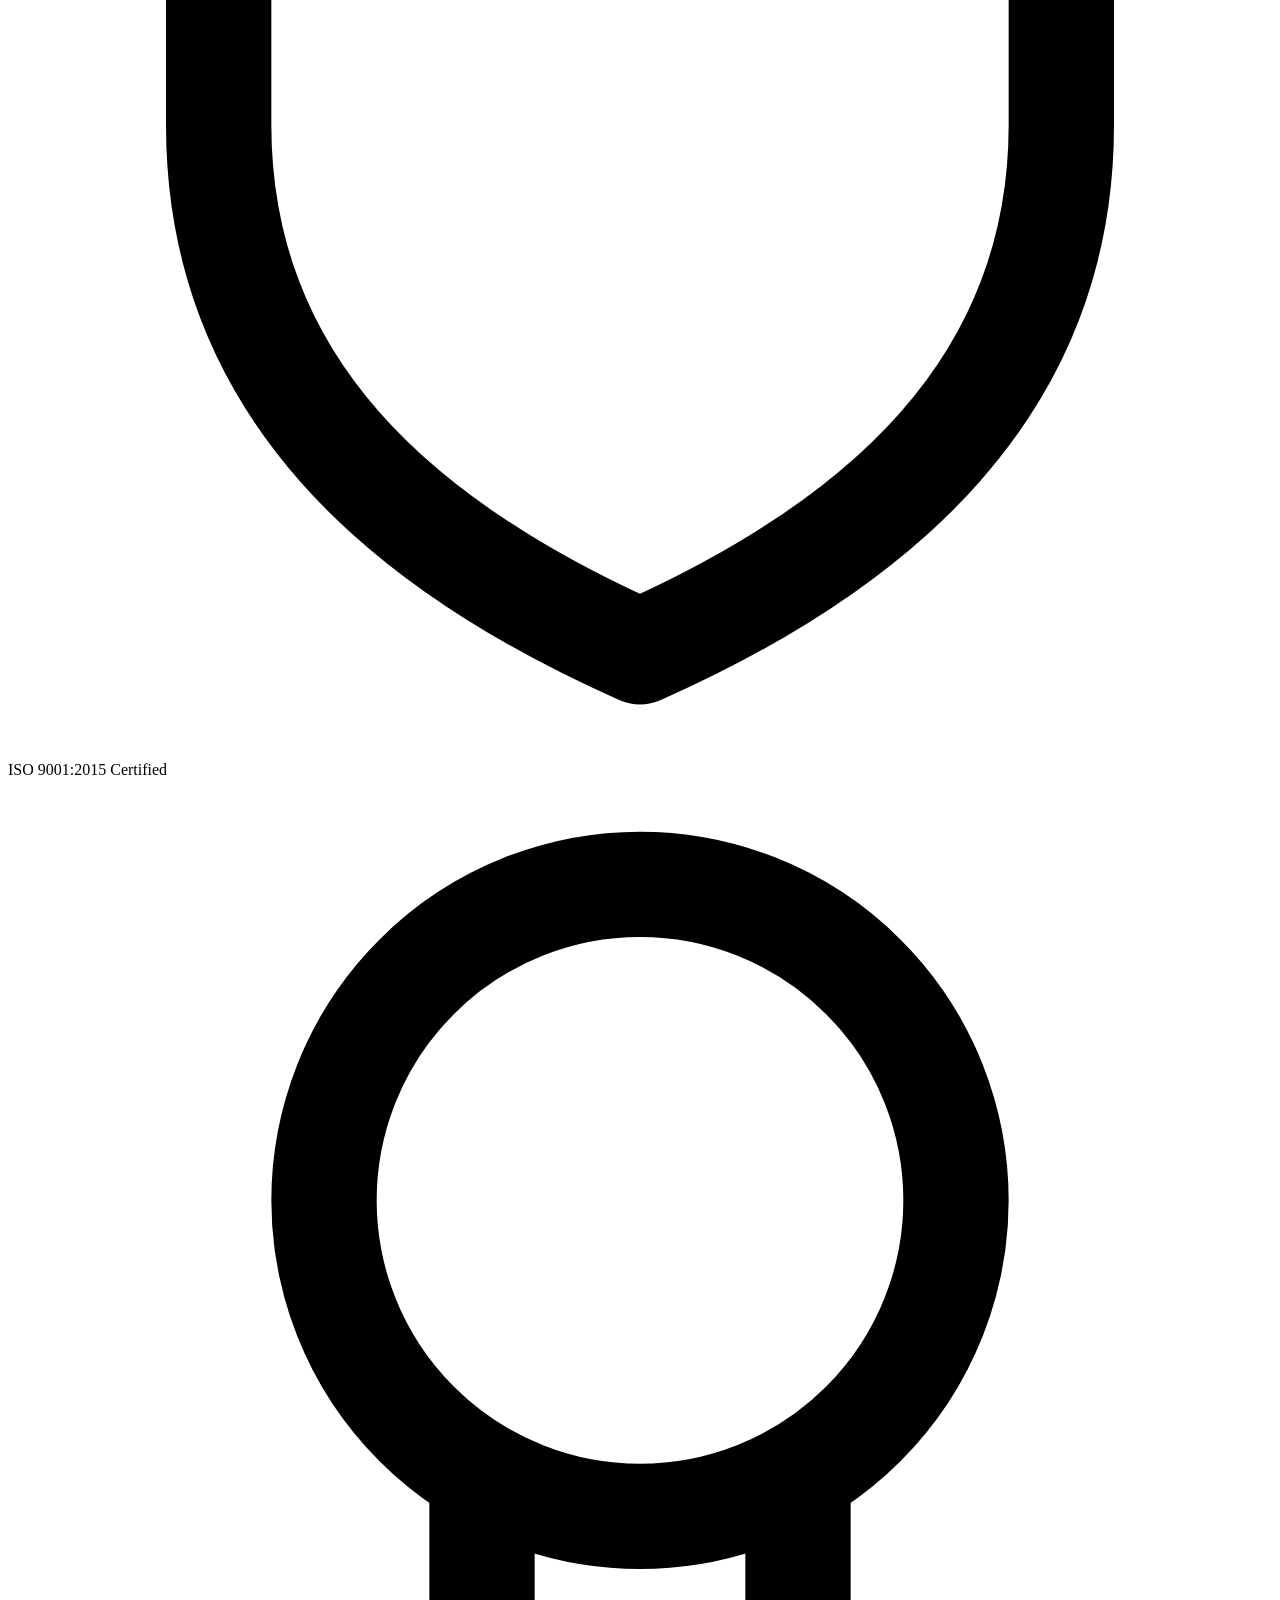
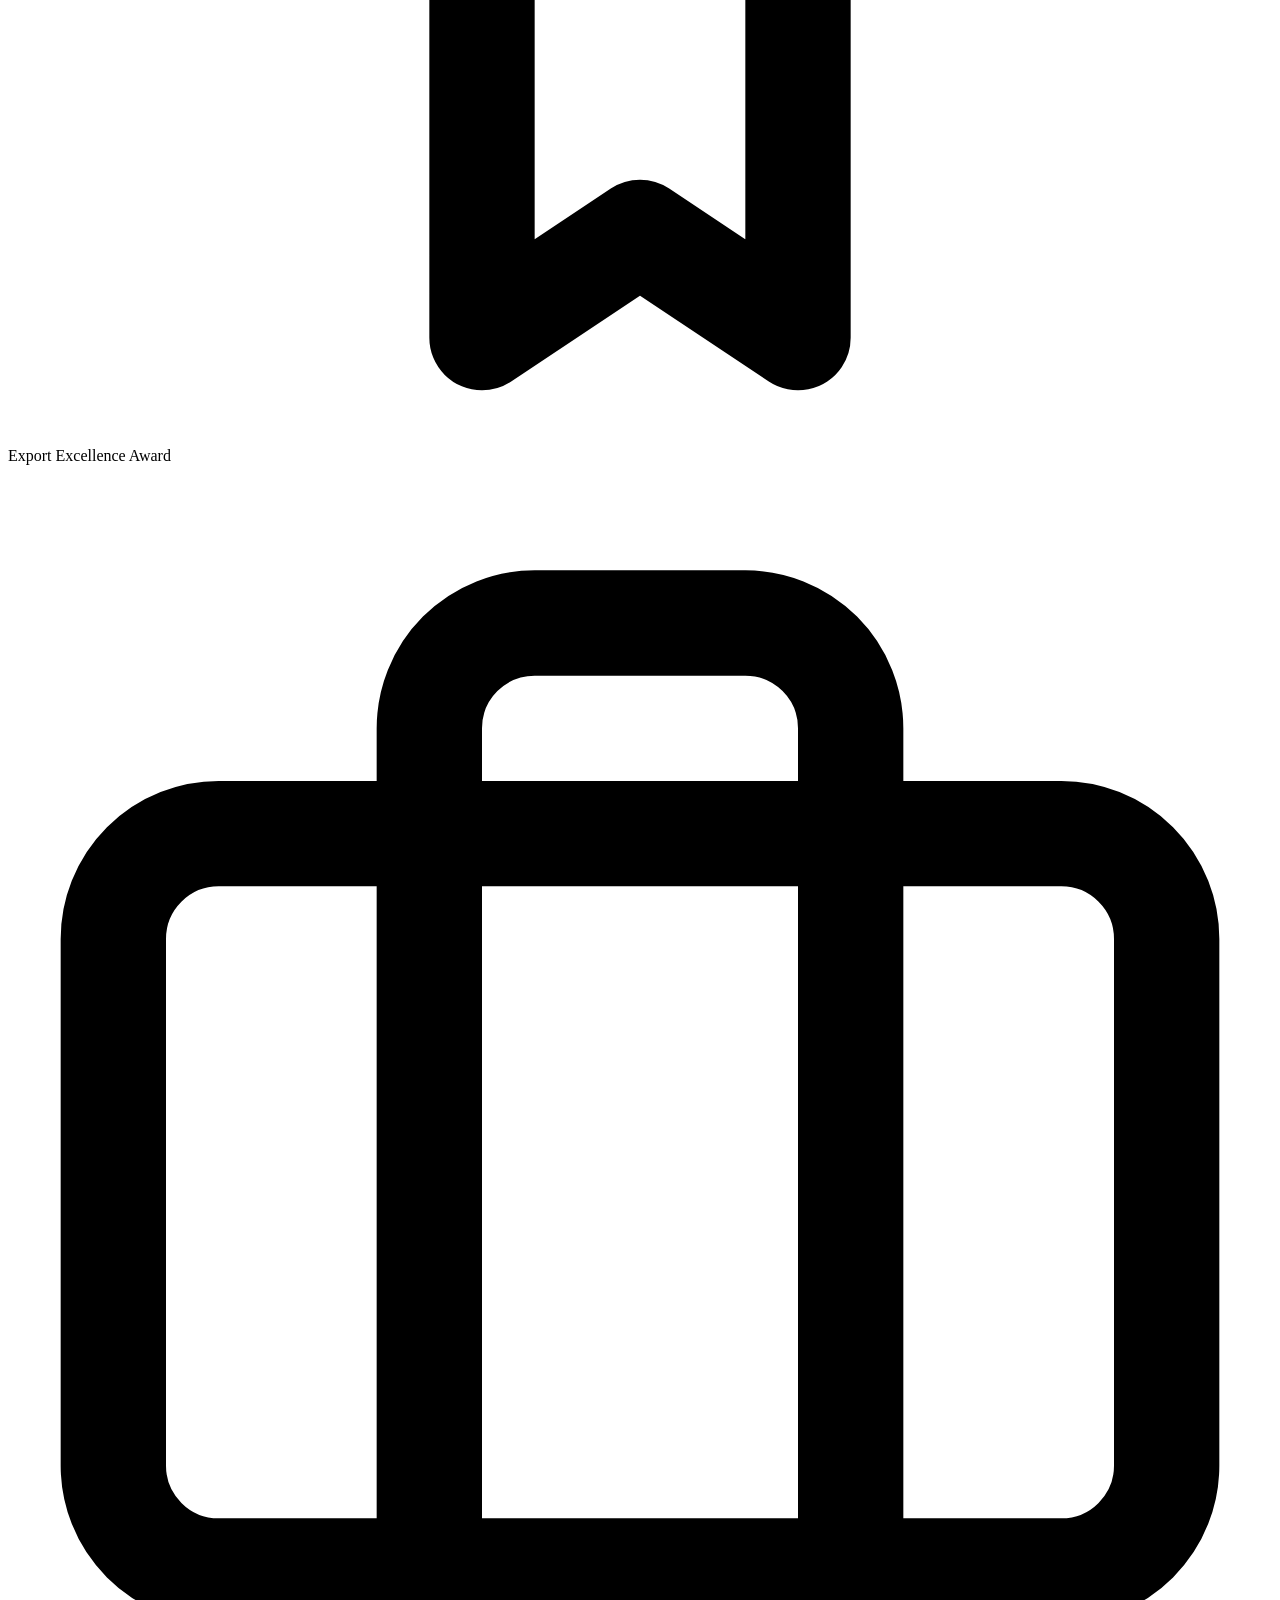
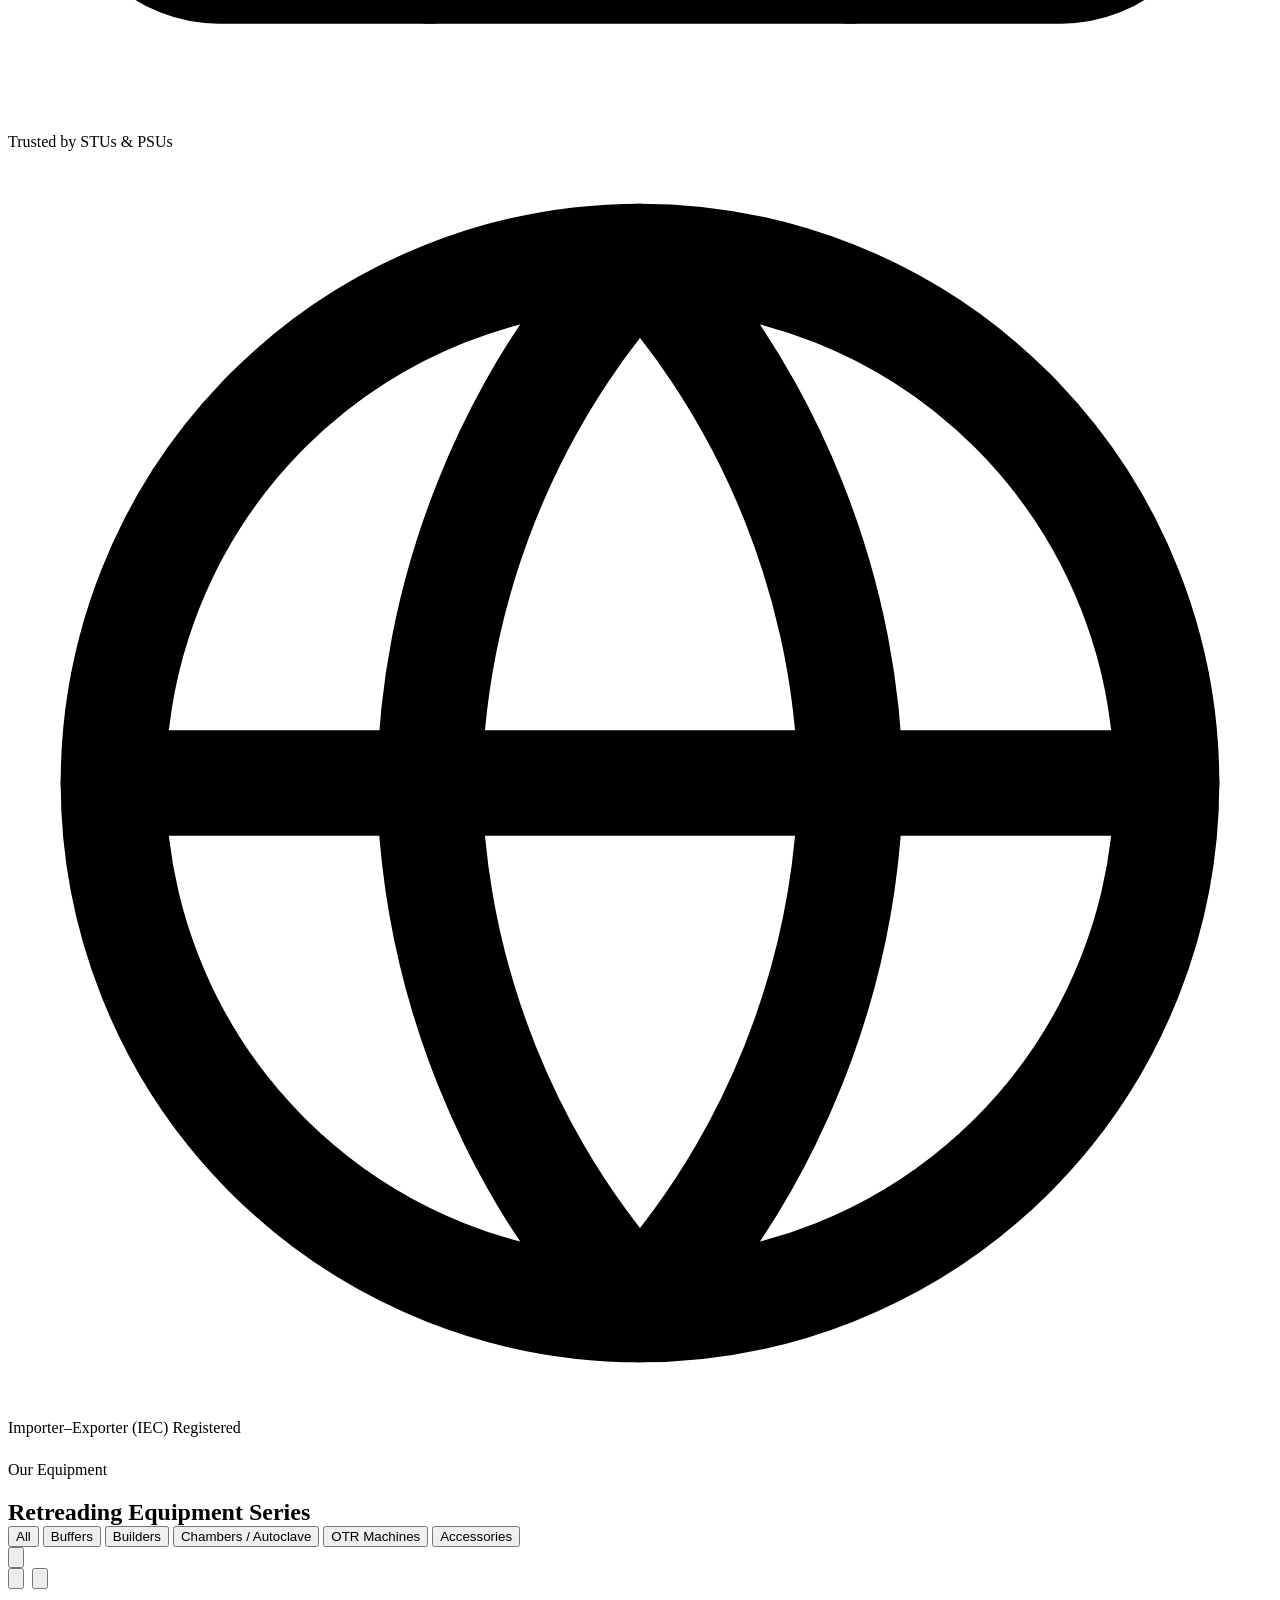
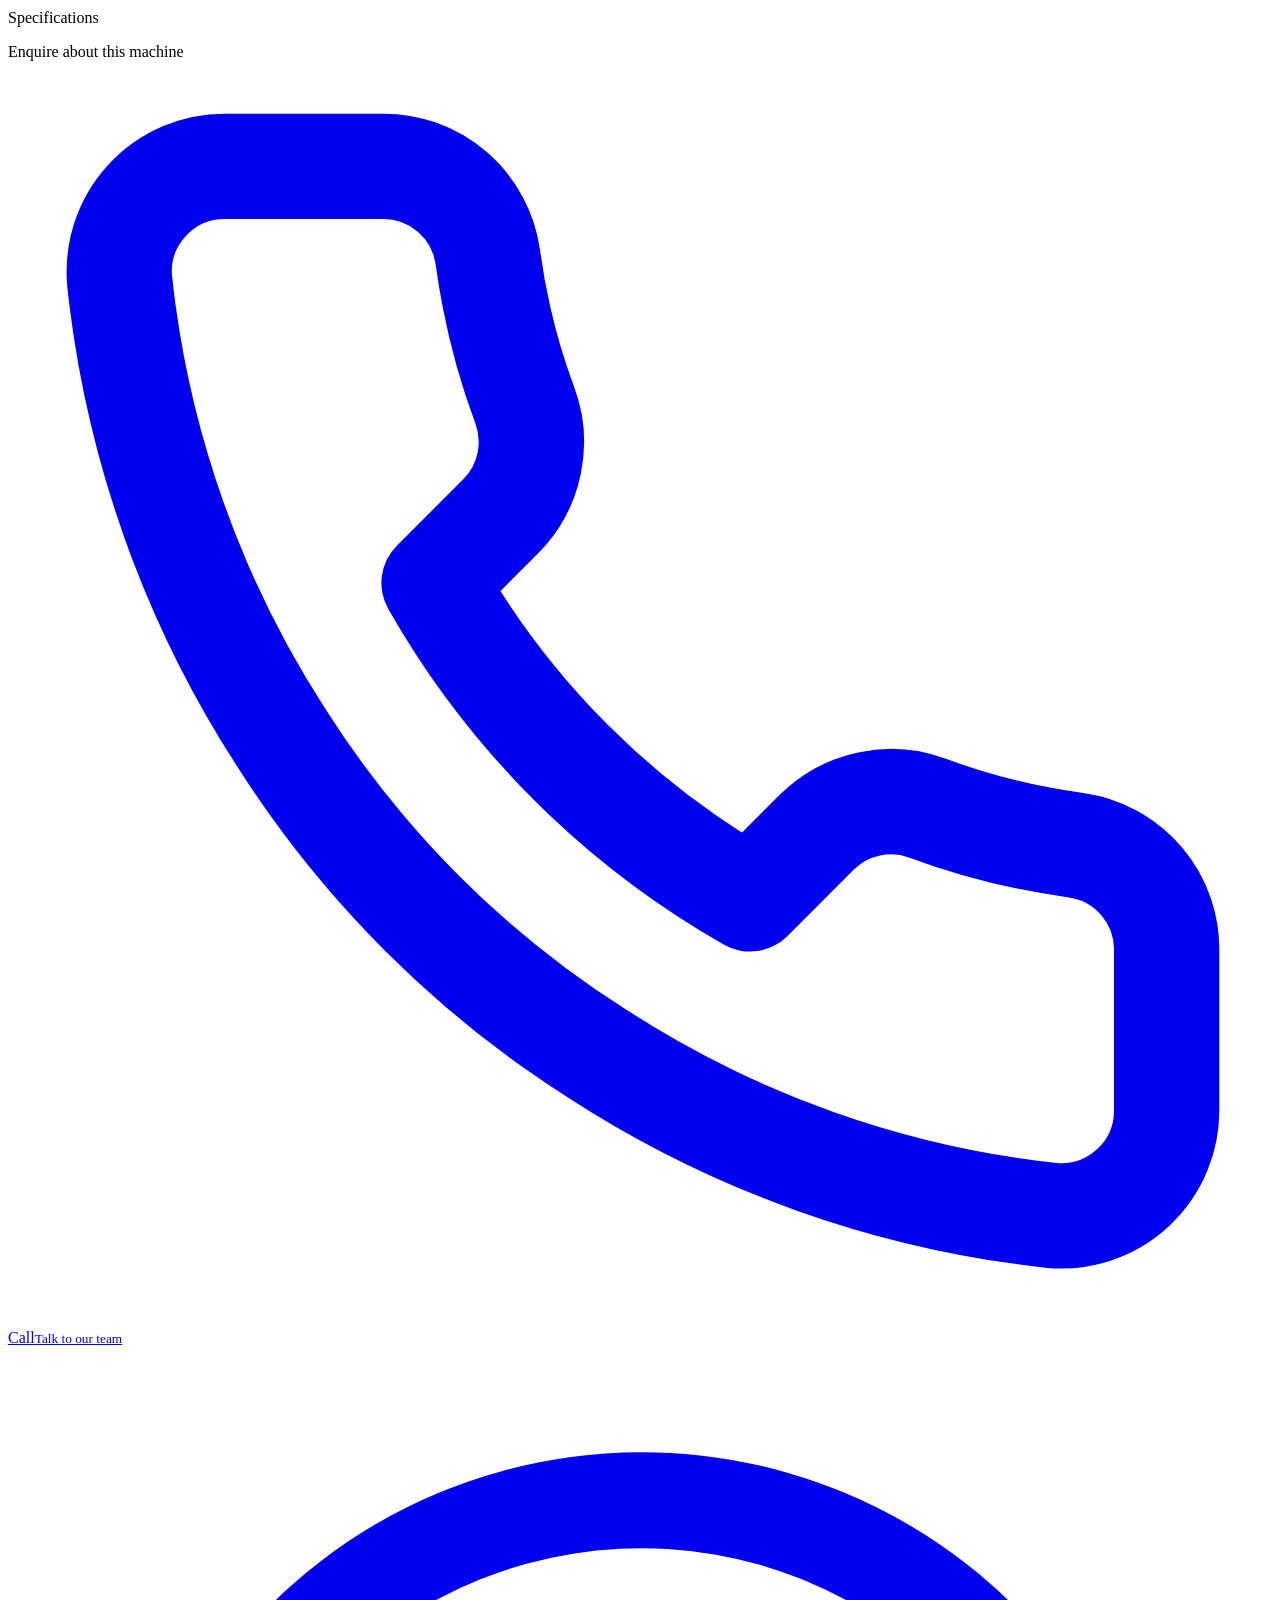
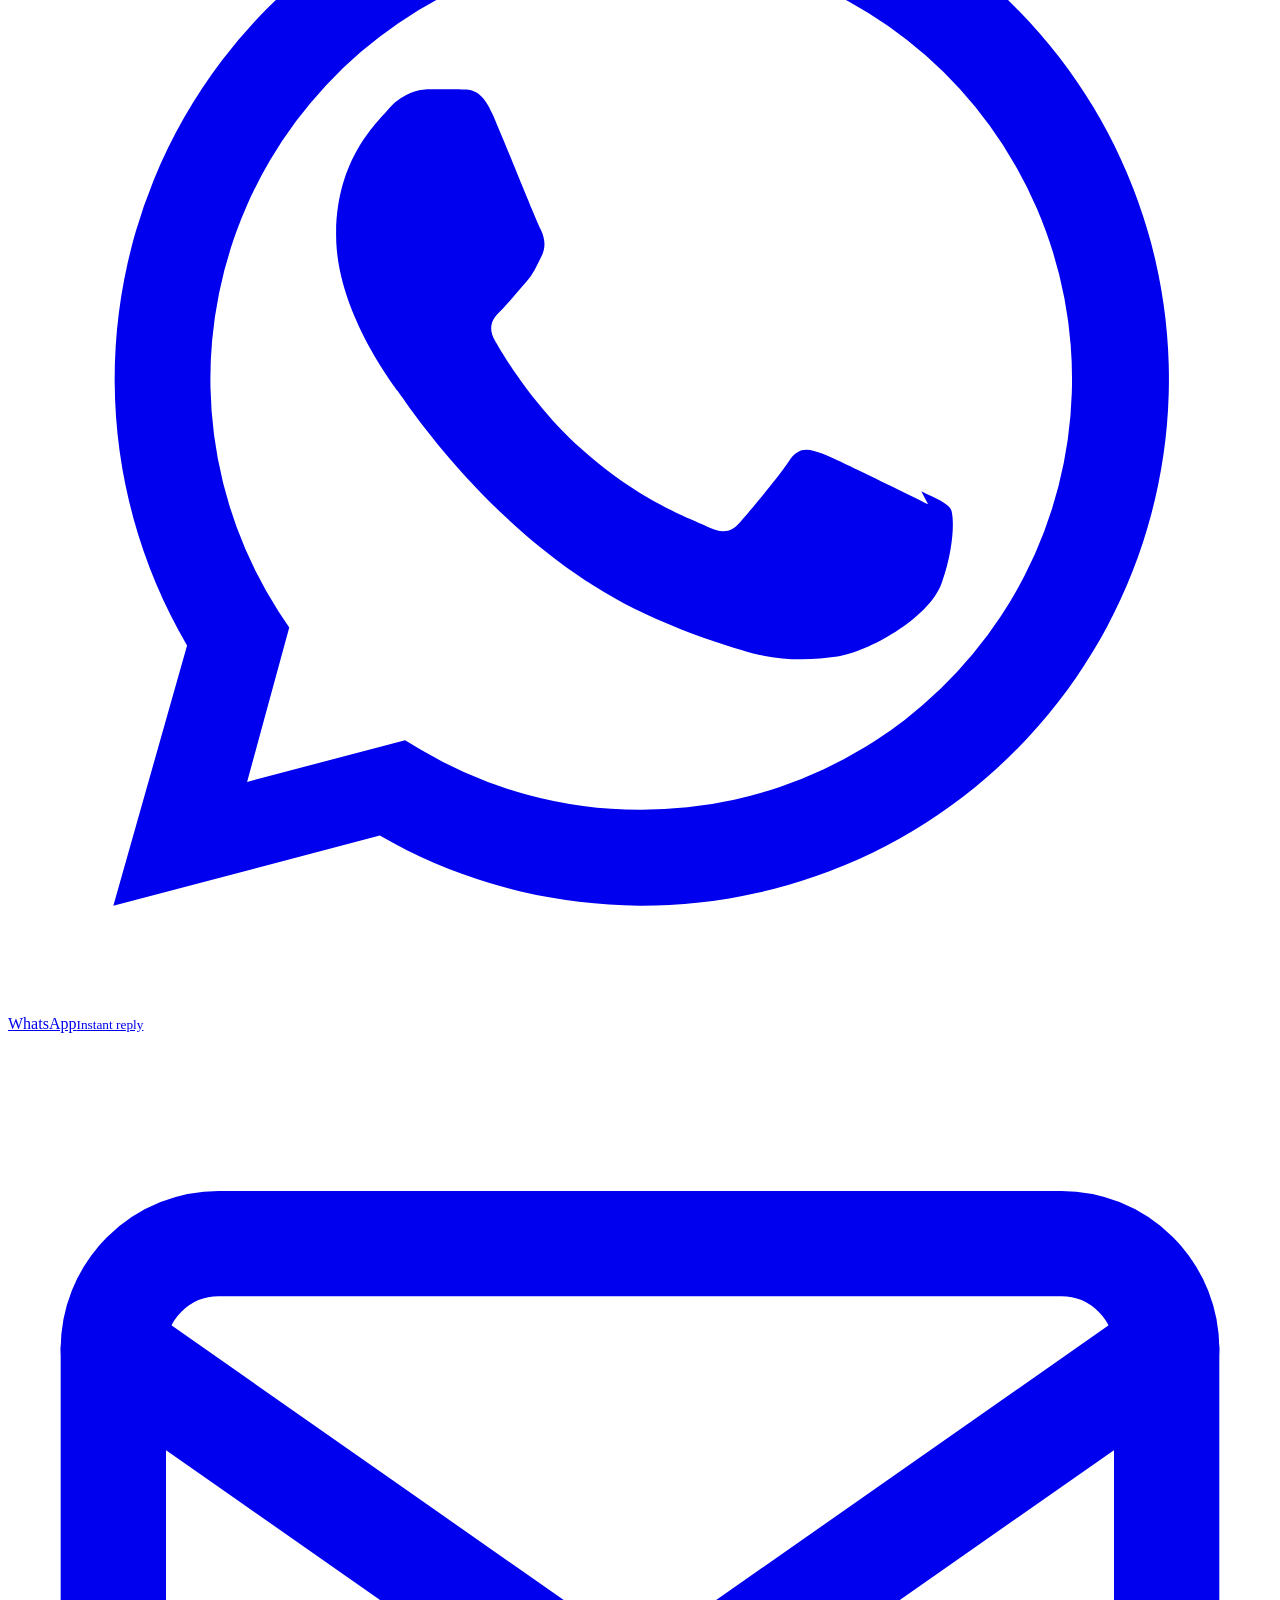
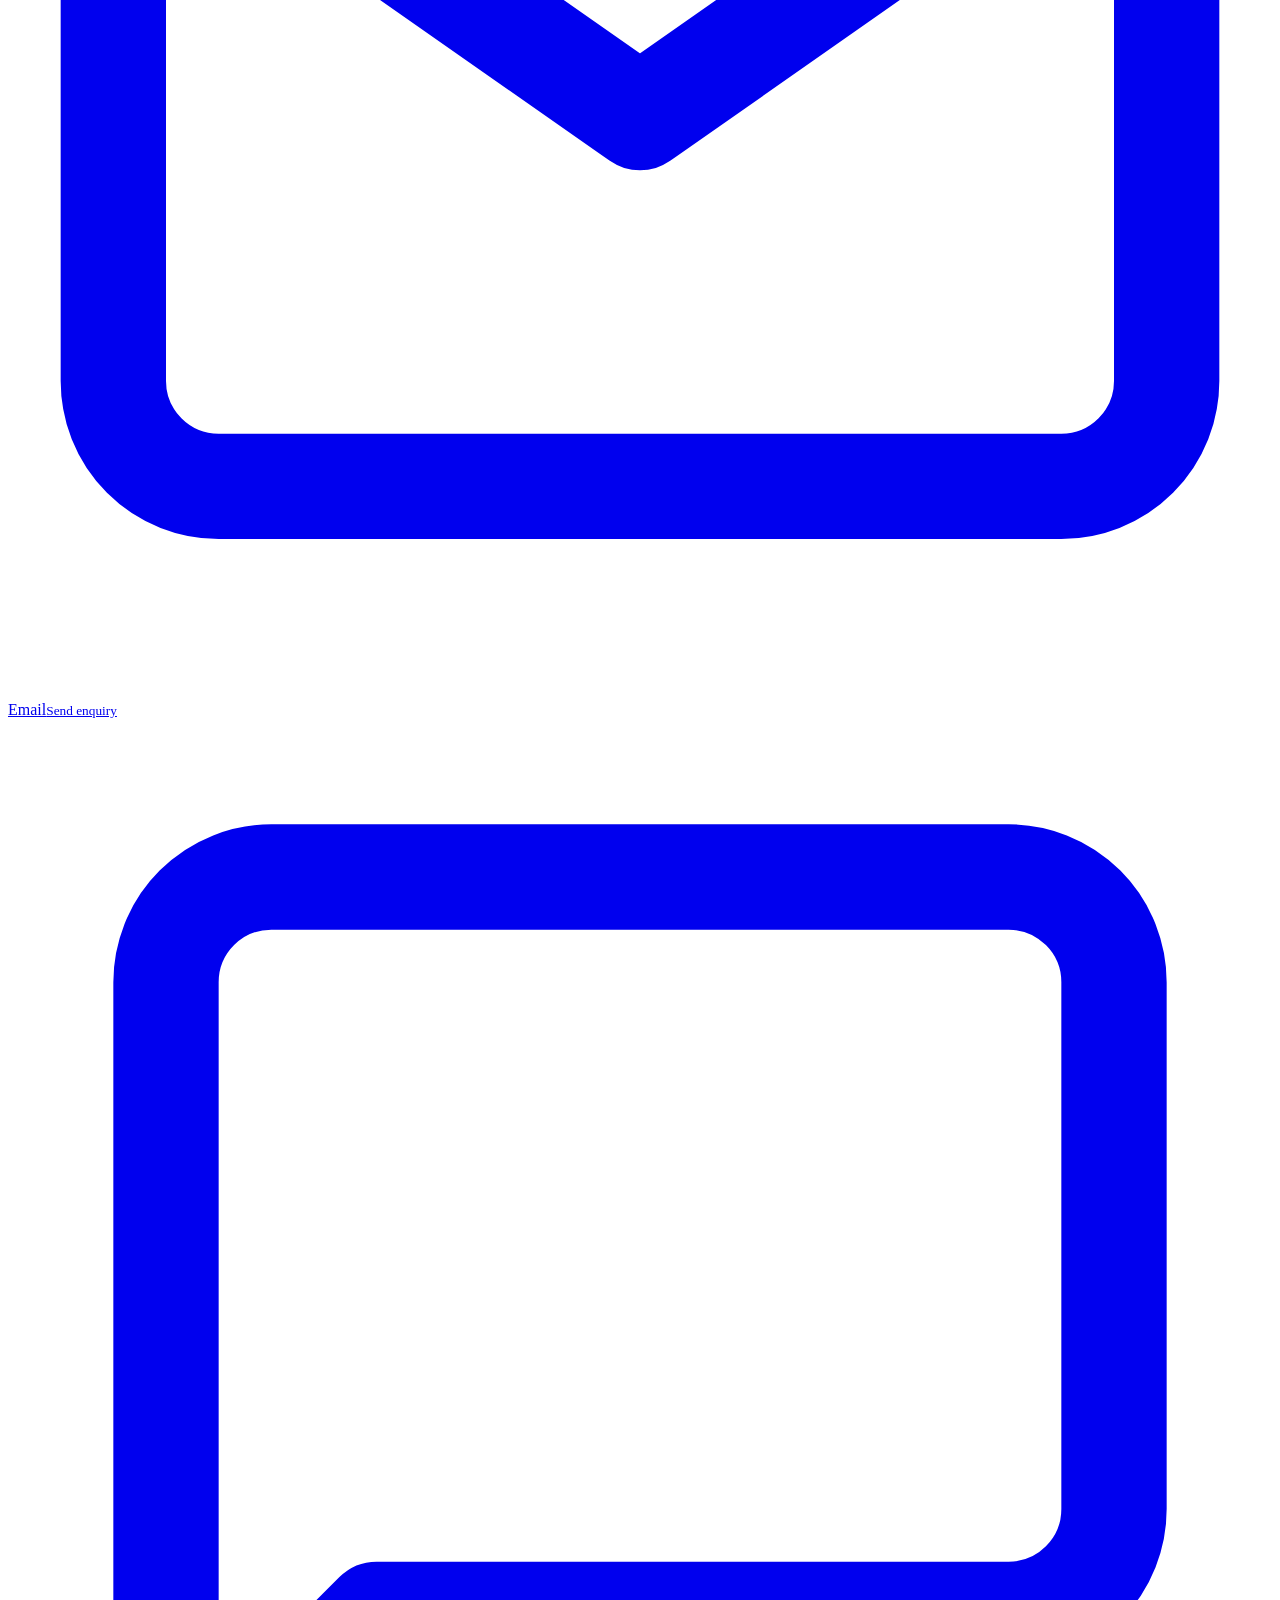
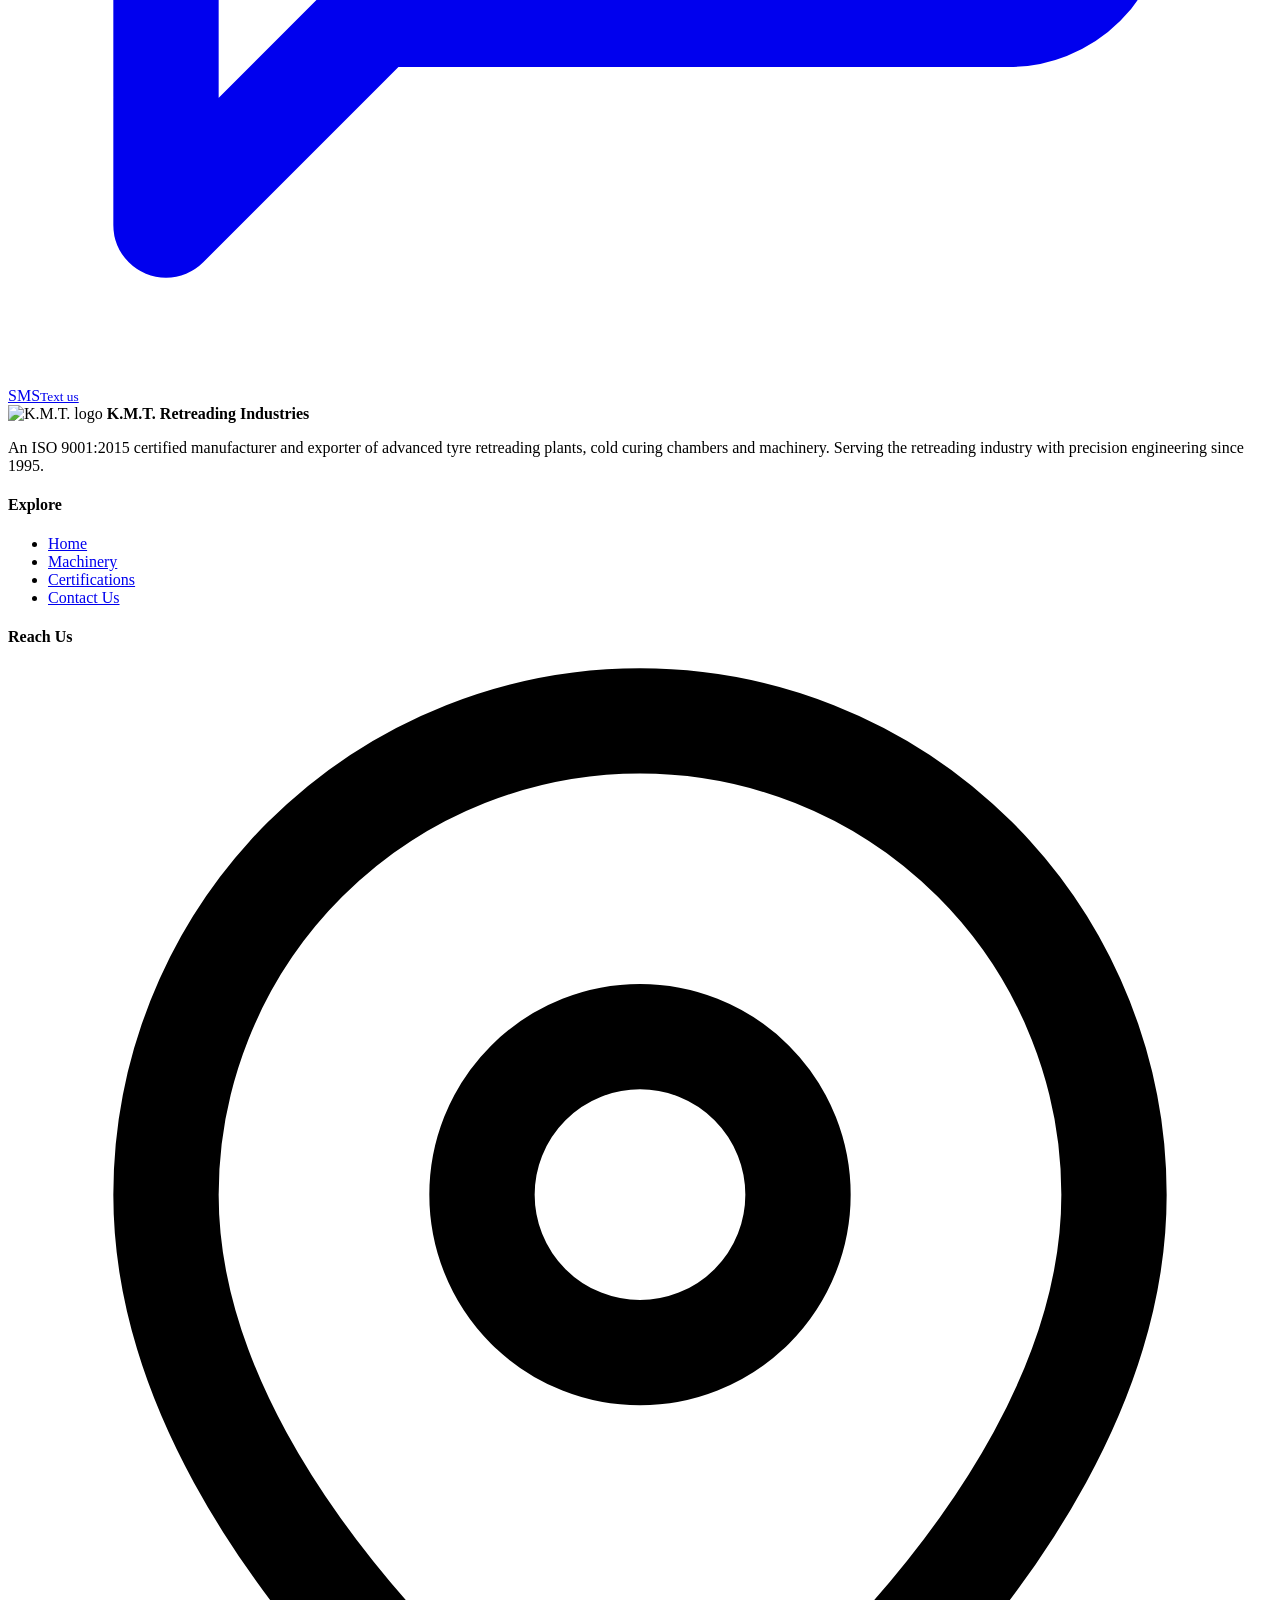
==== commit 5069041b: "Add files via upload" ====
--- a/index.html
+++ b/index.html
@@ -1,2557 +1,265 @@
-<!DOCTYPE html>
-<html lang="en">
-<head>
-<meta charset="UTF-8">
-    <meta name="viewport" content="width=device-width, initial-scale=1.0">
-	<meta name="description" content="K.M.T. Retreading Industries is an ISO 9001:2015 certified pioneer in advanced tyre retreading plants, cold curing chambers, and machinery. Established 1995 in Narwana, India.">
-    <meta name="keywords" content="tyre retreading machinery, cold retreading plant, tyre curing chamber, tyre buffer, tyre builder, KMT retreading, Haryana machinery manufacturer">
-    <meta name="author" content="K.M.T. Retreading Industries">
-    
-    <meta property="og:title" content="K.M.T. Retreading Industries | Tyre Retreading Machinery">
-    <meta property="og:description" content="Manufacturer and exporter of high-quality tyre retreading equipment. Trusted by STUs and PSUs Pan-India.">
-    <meta property="og:image" content="image/15.jpeg">
-    <meta property="og:type" content="website">
-	<link rel="icon" type="image/png" sizes="192x192" href="image/favicon.png">
-
-<link rel="icon" type="image/png" sizes="32x32" href="image/favicon-32.png">
-
-<link rel="apple-touch-icon" href="image/favicon-180.png">
-
-
-
-<title>K.M.T. Retreading Industries | Tyre Retreading Plants & Machinery</title>
-<link rel="preconnect" href="https://fonts.googleapis.com">
-<link href="https://fonts.googleapis.com/css2?family=Outfit:wght@300;400;500;600;700;800&family=Fraunces:ital,wght@0,300;0,600;1,300&display=swap" rel="stylesheet">
-<style>
-:root {
-  --ink: #0f1117;
-  --ink-2: #3a3d4a;
-  --ink-3: #72768a;
-  --paper: #f8f6f1;
-  --paper-2: #eeeae0;
-  --paper-3: #e3ddd0;
-  --accent: #c85a1e;
-  --accent-2: #e8773c;
-  --accent-pale: #faf0e8;
-  --blue: #1a4d7a;
-  --blue-2: #1f6aab;
-  --blue-pale: #e8f2fb;
-  --gold: #d4a017;
-  --gold-pale: #fdf6e3;
-  --white: #ffffff;
-  --shadow-sm: 0 1px 3px rgba(15,17,23,0.06), 0 1px 2px rgba(15,17,23,0.04);
-  --shadow-md: 0 4px 16px rgba(15,17,23,0.08), 0 2px 8px rgba(15,17,23,0.04);
-  --shadow-lg: 0 20px 48px rgba(15,17,23,0.12), 0 8px 24px rgba(15,17,23,0.06);
-}
-
-*, *::before, *::after { margin: 0; padding: 0; box-sizing: border-box; }
-
-html { scroll-behavior: smooth; }
-
-body {
-  font-family: 'Outfit', sans-serif;
-  background: var(--paper);
-  color: var(--ink);
-  line-height: 1.6;
-  overflow-x: hidden;
-}
-
-/* ─── NAV ─── */
-/* ─── COMPLETE NAV BAR CSS ─── */
-nav {
-  position: sticky;
-  top: 0;
-  z-index: 100;
-  background: rgba(248, 246, 241, 0.95); /* Restores the solid background */
-  backdrop-filter: blur(20px);
-  -webkit-backdrop-filter: blur(20px);
-  border-bottom: 1px solid var(--paper-3);
-  display: flex;
-  align-items: center;
-  justify-content: space-between;
-  padding: 0 5%;
-  height: 72px; /* Slightly taller to nicely fit the logo */
-}
-
-/* Logo Layout Container */
-.nav-logo {
-  display: flex;
-  align-items: center;
-  gap: 0.75rem; 
-}
-
-/* Strict limits on the Logo Image */
-.nav-logo-img {
-  height: 98px !important;
-  width: 98px !important;
-  min-width: 38px;
-  object-fit: contain;
-}
-
-/* Text Container */
-.nav-logo-text {
-  display: flex;
-  flex-direction: column;
-  gap: 0;
-}
-
-.nav-logo-text strong {
-  font-size: 1rem;
-  font-weight: 700;
-  letter-spacing: 0.04em;
-  color: var(--ink);
-  text-transform: uppercase;
-  line-height: 1.2;
-}
-
-.nav-logo-text span {
-  font-size: 0.65rem;
-  color: var(--ink-3);
-  letter-spacing: 0.06em;
-  text-transform: uppercase;
-}
-
-/* Menu Links */
-nav ul {
-  list-style: none;
-  display: flex;
-  gap: 2rem;
-}
-
-nav ul a {
-  text-decoration: none;
-  color: var(--ink-2);
-  font-size: 0.85rem;
-  font-weight: 500;
-  letter-spacing: 0.03em;
-  transition: color 0.2s;
-  position: relative;
-}
-
-nav ul a::after {
-  content: '';
-  position: absolute;
-  left: 0; bottom: -4px;
-  width: 0; height: 2px;
-  background: var(--accent);
-  transition: width 0.25s ease;
-}
-
-nav ul a:hover { color: var(--accent); }
-nav ul a:hover::after { width: 100%; }
-
-.nav-cta {
-  background: var(--accent);
-  color: var(--white) !important;
-  padding: 0.45rem 1.1rem;
-  border-radius: 6px;
-  font-weight: 600 !important;
-  transition: background 0.2s !important;
-}
-.nav-cta:hover { background: #a6481a !important; color: var(--white) !important; }
-.nav-cta::after { display: none !important; }
-
-/* ─── HERO & ABOUT MERGED ─── */
-.hero {
-  /* Removed min-height so it wraps the content perfectly */
-  display: grid;
-  grid-template-columns: 1.8fr 1.9fr;
-  align-items: stretch; /* This forces both columns to be the exact same height */
-  gap: 3%;
-  padding: 4rem 2% 4rem 0; /* Added a bit more top/bottom padding for breathing room */
-  overflow: hidden;
-  position: relative;
-}
-
-.hero-right {
-  position: relative;
-  height: 100%;
-  min-height: 480px;
-  background: var(--paper-2);
-  border-radius: 24px;
-  box-shadow: var(--shadow-lg);
-  overflow: hidden;
-  /* Completely removed clip-path from here */
-}
-
-.hero-left {
-  padding: 5% 5% 5% 7%;
-  display: flex;
-  flex-direction: column;
-  gap: 1.5rem;
-  z-index: 1;
-}
-
-.hero-badge {
-  display: inline-flex;
-  align-items: center;
-  gap: 0.5rem;
-  background: var(--gold-pale);
-  border: 1px solid #e8d080;
-  color: #7a5c00;
-  font-size: 0.75rem;
-  font-weight: 600;
-  letter-spacing: 0.08em;
-  text-transform: uppercase;
-  padding: 0.4rem 0.85rem;
-  border-radius: 999px;
-  width: fit-content;
-}
-
-.hero-badge::before {
-  content: '';
-  width: 7px; height: 7px;
-  background: var(--gold);
-  border-radius: 50%;
-  animation: pulse-gold 2s ease-in-out infinite;
-}
-
-@keyframes pulse-gold {
-  0%, 100% { opacity: 1; transform: scale(1); }
-  50% { opacity: 0.5; transform: scale(0.8); }
-}
-
-.hero h1 {
-  font-family: 'Fraunces', serif;
-  font-size: clamp(2.4rem, 4vw, 3.6rem);
-  font-weight: 600;
-  line-height: 1.15;
-  color: var(--ink);
-}
-
-.hero h1 em {
-  font-style: italic;
-  color: var(--accent);
-}
-
-.hero-sub {
-  font-size: 1.05rem;
-   font-weight: 500;
-  color: var(--ink-2);
-  max-width: 600px;
-  line-height: 1.7;
-}
-
-.hero-stats {
-  display: flex;
-  gap: 2rem;
-  padding: 1.5rem 0;
-  border-top: 1px solid var(--paper-3);
-  border-bottom: 1px solid var(--paper-3);
-}
-
-.stat {
-  display: flex;
-  flex-direction: column;
-  gap: 0.15rem;
-}
-
-.stat-num {
-  font-family: 'Fraunces', serif;
-  font-size: 1.8rem;
-  font-weight: 600;
-  color: var(--ink);
-  line-height: 1;
-}
-
-.stat-label {
-  font-size: 0.85rem;
-  color: var(--ink-3);
-  font-weight: 700;
-  text-transform: uppercase;
-  letter-spacing: 0.05em;
-}
-
-.hero-actions {
-  display: flex;
-  gap: 1rem;
-  flex-wrap: wrap;
-}
-
-.btn-primary {
-  background: var(--accent);
-  color: var(--white);
-  padding: 0.85rem 1.8rem;
-  border-radius: 8px;
-  text-decoration: none;
-  font-weight: 600;
-  font-size: 0.95rem;
-  transition: all 0.2s;
-  display: inline-flex;
-  align-items: center;
-  gap: 0.5rem;
-  border: none;
-  cursor: pointer;
-}
-
-.btn-primary:hover { background: #a6481a; transform: translateY(-1px); box-shadow: var(--shadow-md); }
-
-.btn-ghost {
-  background: transparent;
-  color: var(--ink);
-  padding: 0.85rem 1.8rem;
-  border-radius: 8px;
-  text-decoration: none;
-  font-weight: 500;
-  font-size: 0.95rem;
-  border: 1.5px solid var(--paper-3);
-  transition: all 0.2s;
-  display: inline-flex;
-  align-items: center;
-  gap: 0.5rem;
-}
-
-.btn-ghost:hover { border-color: var(--ink-3); background: var(--paper-2); }
-
-
-.hero-img-wrapper {
-  position: absolute;
-  top: 0; left: 0;
-  width: 100%; height: 100%;
-  border-radius: 24px;
-  overflow: hidden;
-  
-  /* THE ULTIMATE SAFARI FIX: A solid mask */
-  -webkit-mask-image: linear-gradient(#fff, #fff);
-  mask-image: linear-gradient(#fff, #fff);
-  
-  transform: translateZ(0); /* Hardware acceleration */
-}
-
-.hero-img-wrapper img {
-  width: 100%;
-  height: 100%;
-  object-fit: cover;
-  object-position: center;
-}
-
-
-.hero-overlay {
-  position: absolute;
-  inset: 0;
-  background: linear-gradient(135deg, rgba(248,246,241,0.15) 0%, rgba(200,90,30,0.08) 100%);
-}
-
-.hero-right::before {
-  content: '';
-  position: absolute;
-  inset: 0;
-  background-image:
-    linear-gradient(rgba(200,90,30,0.06) 1px, transparent 1px),
-    linear-gradient(90deg, rgba(200,90,30,0.06) 1px, transparent 1px);
-  background-size: 40px 40px;
-  z-index: 1;
-}
-
-.hero-iso-badge {
-  position: absolute;
-  bottom: 40px;
-  left: -40px;
-  background: var(--white);
-  border-radius: 12px;
-  padding: 1rem 1.25rem;
-  box-shadow: var(--shadow-md);
-  display: flex;
-  align-items: center;
-  gap: 0.75rem;
-  border: 1px solid var(--paper-3);
-  z-index: 2;
-}
-/* ─── HERO SLIDER ─── */
-.hero-img-wrapper .hero-slide {
-  position: absolute;
-  top: 0; left: 0;
-  width: 100%; height: 100%;
-  object-fit: cover;
-  opacity: 0;
-  /* Adds a smooth crossfade and a subtle premium zoom-out effect */
-  transition: opacity 1s ease-in-out, transform 4s ease-out;
-  transform: scale(1.05); 
-}
-
-.hero-img-wrapper .hero-slide.active {
-  opacity: 1;
-  transform: scale(1);
-}
-
-.hero-indicators {
-  position: absolute;
-  bottom: 40px;
-  right: 40px;
-  display: flex;
-  gap: 0.6rem;
-  z-index: 10;
-}
-
-.hero-dot {
-  width: 10px; height: 10px;
-  border-radius: 50%;
-  background: rgba(255, 255, 255, 0.4);
-  cursor: pointer;
-  transition: all 0.3s ease;
-  border: 1px solid transparent;
-}
-
-.hero-dot:hover { background: rgba(255, 255, 255, 0.8); }
-
-.hero-dot.active {
-  background: var(--accent);
-  border-color: var(--white);
-  transform: scale(1.2);
-}
-
-@media (max-width: 900px) {
-  .hero-indicators { bottom: 20px; right: 20px; }
-}
-
-.badge-icon {
-  width: 44px; height: 44px;
-  border-radius: 10px;
-  background: var(--blue-pale);
-  display: flex;
-  align-items: center;
-  justify-content: center;
-  font-size: 1.3rem;
-}
-
-.badge-text strong {
-  display: block;
-  font-size: 0.9rem;
-  font-weight: 600;
-  color: var(--ink);
-}
-
-.badge-text span {
-  font-size: 0.75rem;
-  color: var(--ink-3);
-}
-
-/* ─── SECTION BASE ─── */
-section {
-  padding: 80px 7%;
-}
-
-.section-tag {
-  display: inline-block;
-  font-size: 0.72rem;
-  font-weight: 600;
-  text-transform: uppercase;
-  letter-spacing: 0.12em;
-  color: var(--accent);
-  margin-bottom: 0.75rem;
-}
-
-.section-title {
-  font-family: 'Fraunces', serif;
-  font-size: clamp(1.8rem, 3vw, 2.6rem);
-  font-weight: 600;
-  color: var(--ink);
-  line-height: 1.2;
-  margin-bottom: 0.75rem;
-}
-
-.section-sub {
-  font-size: 1rem;
-  color: var(--ink-2);
-  max-width: 580px;
-  line-height: 1.7;
-}
-
-/* ─── PRODUCTS ─── */
-.products-section {
-  background: var(--white);
-  border-top: 1px solid var(--paper-3);
-  border-bottom: 1px solid var(--paper-3);
-}
-
-.products-header {
-  display: flex;
-  align-items: flex-end;
-  justify-content: space-between;
-  margin-bottom: 3rem;
-  gap: 2rem;
-  flex-wrap: wrap;
-}
-
-.filter-tabs {
-  display: flex;
-  gap: 0.5rem;
-  flex-wrap: wrap;
-}
-
-.filter-tab {
-  padding: 0.4rem 1rem;
-  border-radius: 999px;
-  border: 1.5px solid var(--paper-3);
-  background: transparent;
-  color: var(--ink-2);
-  font-size: 0.9rem;
-  font-weight: 700;
-  cursor: pointer;
-  font-family: 'Outfit', sans-serif;
-  transition: all 0.18s;
-}
-
-.filter-tab.active, .filter-tab:hover {
-  background: var(--ink);
-  color: var(--white);
-  border-color: var(--ink);
-}
-
-.machine-grid {
-  display: grid;
-  grid-template-columns: repeat(auto-fill, minmax(300px, 1fr));
-  gap: 1.5rem;
-}
-
-.machine-card {
-  background: var(--paper);
-  border: 1px solid var(--paper-3);
-  border-radius: 16px;
-  overflow: hidden;
-  cursor: pointer;
-  transition: all 0.25s cubic-bezier(0.25, 0.46, 0.45, 0.94);
-  display: flex;
-  flex-direction: column;
-}
-
-.machine-card:hover {
-  transform: translateY(-4px);
-  box-shadow: var(--shadow-lg);
-  border-color: var(--accent);
-}
-
-.card-img-area {
-  height: 200px;
-  background: var(--white);
-  display: flex;
-  align-items: center;
-  justify-content: center;
-  padding: 20px;
-  position: relative;
-  border-bottom: 1px solid var(--paper-2);
-}
-
-.card-img-area img {
-  max-width: 100%;
-  max-height: 100%;
-  object-fit: contain;
-  transition: transform 0.3s ease;
-}
-
-.machine-card:hover .card-img-area img {
-  transform: scale(1.04);
-}
-
-.card-body {
-  padding: 1.25rem;
-  flex: 1;
-  display: flex;
-  flex-direction: column;
-}
-
-.card-model-tag {
-  font-size: 0.9rem;
-  font-weight: 800;
-  letter-spacing: 0.1em;
-  text-transform: uppercase;
-  color: var(--accent);
-  margin-bottom: 0.4rem;
-}
-
-.card-title {
-  font-size: 1.4rem;
-  font-weight: 600;
-  color: var(--ink);
-  margin-bottom: 0.5rem;
-  line-height: 1.3;
-}
-
-.card-summary {
-  font-size: 0.9rem;
-  font-weight: 700;
-  color: var(--ink-3);
-  line-height: 1.6;
-  flex: 1;
-  margin-bottom: 1.1rem;
-}
-
-.card-action {
-  display: flex;
-  align-items: center;
-  justify-content: space-between;
-}
-
-.card-view-btn {
-  font-size: 0.8rem;
-  font-weight: 600;
-  color: var(--blue-2);
-  background: none;
-  border: none;
-  cursor: pointer;
-  font-family: 'Outfit', sans-serif;
-  display: flex;
-  align-items: center;
-  gap: 0.3rem;
-  transition: gap 0.2s;
-  padding: 0;
-}
-
-.machine-card:hover .card-view-btn { gap: 0.6rem; }
-
-.card-arrow {
-  width: 28px; height: 28px;
-  border-radius: 50%;
-  background: var(--blue-pale);
-  display: flex;
-  align-items: center;
-  justify-content: center;
-  font-size: 0.85rem;
-  transition: background 0.2s, color 0.2s;
-}
-
-.machine-card:hover .card-arrow {
-  background: var(--accent);
-  color: var(--white);
-}
-
-/* ─── MODAL ─── */
-.modal-overlay {
-  display: none;
-  position: fixed;
-  inset: 0;
-  background: rgba(15,17,23,0.7);
-  z-index: 1000;
-  backdrop-filter: blur(8px);
-  -webkit-backdrop-filter: blur(8px);
-  padding: 2rem;
-  overflow-y: auto;
-  align-items: flex-start;
-  justify-content: center;
-}
-
-.modal-overlay.active { display: flex; }
-
-.modal-box {
-  background: var(--white);
-  border-radius: 20px;
-  max-width: 1200px; /* Increased width */
-  width: 95%;
-  height: 90vh; /* Makes the modal take 90% of screen height */
-  margin: auto;
-  display: grid;
-  grid-template-columns: 1.6fr 1fr; /* Image gets significantly more space */
-  overflow: hidden;
-  box-shadow: 0 30px 80px rgba(15,17,23,0.25);
-  animation: modal-in 0.28s cubic-bezier(0.34, 1.56, 0.64, 1) both;
-  position: relative;
-}
-
-@keyframes modal-in {
-  from { opacity: 0; transform: scale(0.92) translateY(20px); }
-  to { opacity: 1; transform: scale(1) translateY(0); }
-}
-
-
-
-
-
-.modal-img-panel {
-  background: var(--paper);
-  display: flex;
-  align-items: center;
-  justify-content: center;
-  padding: 0; 
-  border-right: 1px solid var(--paper-3);
-  position: relative;
-  overflow: hidden;
-  height: 100%;
-}
-
-.modal-img-panel img {
-  width: 120%; 
-  height: 120%; 
-  max-width: none;
-  max-height: none;
-  object-fit: contain;
-  transition: transform 0.3s ease; 
-  cursor: zoom-in;
-  transform: scale(1.6);
-  
-  /* ADD THIS LINE to fix mobile double-tap zoom getting stuck */
-  -webkit-user-drag: none;
-  touch-action: none !important; 
-}
-
-.modal-img-panel img.zoomed {
-  cursor: grab; /* Shows hand indicating draggable */
-}
-
-.modal-img-panel img.zoomed:active {
-  cursor: grabbing; /* Shows closed hand when dragging */
-}
-
-.img-nav-btn {
-  position: absolute;
-  top: 50%;
-  transform: translateY(-50%);
-  background: rgba(15, 17, 23, 0.2);
-  color: var(--white);
-  border: none;
-  width: 40px; height: 40px;
-  border-radius: 50%;
-  font-size: 1.2rem;
-  cursor: pointer;
-  z-index: 10; /* Ensures it stays above the zoomed image */
-  display: none; /* Hidden by default, shown via JS if >1 image */
-  align-items: center;
-  justify-content: center;
-  transition: background 0.2s, transform 0.2s;
-  backdrop-filter: blur(4px);
-  -webkit-backdrop-filter: blur(4px);
-}
-
-.img-nav-btn:hover { 
-  background: var(--accent); 
-  transform: translateY(-50%) scale(1.1); 
-}
-
-.prev-btn { left: 1rem; }
-.next-btn { right: 1rem; }
-
-.img-indicators {
-  position: absolute;
-  bottom: 1.5rem;
-  left: 50%;
-  transform: translateX(-50%);
-  display: flex;
-  gap: 0.5rem;
-  z-index: 10;
-}
-
-.img-dot {
-  width: 8px; height: 8px;
-  border-radius: 50%;
-  background: rgba(15, 17, 23, 0.2);
-  cursor: pointer;
-  transition: all 0.2s;
-}
-
-.img-dot:hover { background: rgba(15, 17, 23, 0.5); }
-.img-dot.active { background: var(--accent); transform: scale(1.3); }
-
-.modal-img-panel img {
-  max-width: 100%;
-  max-height: 300px;
-  object-fit: contain;
-  /* Only transition the scale, NOT the origin, so panning is instant/smooth */
-  transition: transform 0.3s ease; 
-}
-
-/* Only zoom when hovering directly over the image, not the buttons */
-.modal-img-panel img {
-  cursor: zoom-in;
-}
-
-.modal-img-panel img.zoomed {
-  transform: scale(2.5); 
-  cursor: zoom-out;
-}
-
-.modal-info-panel {
-  padding: 2.5rem;
-  display: flex;
-  flex-direction: column;
-  gap: 0;
-  overflow-y: auto;
-  max-height: 90vh;
-}
-
-.modal-close {
-  position: absolute;
-  top: 1.25rem;
-  right: 1.5rem;
-  background: var(--paper-2);
-  border: none;
-  width: 36px; height: 36px;
-  border-radius: 50%;
-  font-size: 1.1rem;
-  cursor: pointer;
-  display: flex;
-  align-items: center;
-  justify-content: center;
-  color: var(--ink-2);
-  transition: all 0.2s;
-  z-index: 10;
-}
-
-.modal-close:hover { background: #fde; color: var(--accent); }
-
-.modal-box { position: relative; }
-
-.modal-model {
-  font-size: 0.9rem;
-  font-weight: 800;
-  letter-spacing: 0.12em;
-  text-transform: uppercase;
-  color: var(--accent);
-  margin-bottom: 0.4rem;
-}
-
-.modal-title {
-  font-family: 'Fraunces', serif;
-  font-size: 1.7rem;
-  font-weight: 600;
-  color: var(--ink);
-  line-height: 1.2;
-  margin-bottom: 1.25rem;
-}
-
-.specs-label {
-  font-size: 1rem;
-  font-weight: 800;
-  letter-spacing: 0.1em;
-  text-transform: uppercase;
-  color: var(--ink-3);
-  margin-bottom: 0.75rem;
-}
-
-.specs-list {
-  list-style: none;
-  display: flex;
-  flex-direction: column;
-  gap: 0.5rem;
-  margin-bottom: 1.75rem;
-}
-
-.specs-list li {
-  font-size: 1.1rem;
-  color: var(--ink-2);
-  line-height: 1.55;
-  display: flex;
-  gap: 0.6rem;
-  align-items: flex-start;
-}
-
-.specs-list li::before {
-  content: '';
-  width: 6px; height: 6px;
-  background: var(--accent);
-  border-radius: 50%;
-  margin-top: 0.45rem;
-  flex-shrink: 0;
-}
-
-.modal-divider {
-  height: 1px;
-  background: var(--paper-2);
-  margin: 1.25rem 0;
-}
-
-.modal-contact-label {
-  font-size: 0.78rem;
-  font-weight: 600;
-  color: var(--ink-3);
-  text-transform: uppercase;
-  letter-spacing: 0.08em;
-  margin-bottom: 0.75rem;
-}
-
-.modal-btns {
-  display: grid;
-  grid-template-columns: 1fr 1fr;
-  gap: 0.6rem;
-}
-
-.mdbtn {
-  display: flex;
-  align-items: center;
-  justify-content: center;
-  gap: 0.4rem;
-  padding: 0.6rem 0.75rem;
-  border-radius: 8px;
-  font-size: 0.82rem;
-  font-weight: 600;
-  text-decoration: none;
-  transition: opacity 0.2s, transform 0.15s;
-  font-family: 'Outfit', sans-serif;
-  border: none;
-  cursor: pointer;
-}
-
-.mdbtn:hover { opacity: 0.88; transform: translateY(-1px); }
-.mdbtn-call { background: var(--accent); color: var(--white); }
-.mdbtn-wa { background: #25D366; color: var(--white); }
-.mdbtn-email { background: #d44638; color: var(--white); }
-.mdbtn-sms { background: var(--blue-2); color: var(--white); }
-
-/* ─── CERTIFICATIONS ─── */
-.certs-section { background: var(--paper-2); }
-
-.certs-grid {
-  display: grid;
-  grid-template-columns: repeat(3, 1fr);
-  gap: 1.5rem;
-  margin-top: 3rem;
-}
-
-.cert-card {
-  background: var(--white);
-  border: 1px solid var(--paper-3);
-  border-radius: 16px;
-  padding: 2rem;
-  display: flex;
-  flex-direction: column;
-  gap: 1rem;
-}
-
-.cert-icon {
-  width: 52px; height: 52px;
-  border-radius: 12px;
-  display: flex;
-  align-items: center;
-  justify-content: center;
-  font-size: 1.5rem;
-}
-
-.cert-icon.iso { background: var(--blue-pale); }
-.cert-icon.tm { background: var(--gold-pale); }
-.cert-icon.export { background: #e8f7ec; }
-
-.cert-card h3 {
-  font-weight: 600;
-  font-size: 1rem;
-  color: var(--ink);
-}
-
-.cert-card p {
-  font-size: 0.85rem;
-  color: var(--ink-3);
-  line-height: 1.6;
-}
-
-/* ─── CERTIFICATE GALLERY & LIGHTBOX ─── */
-.certs-gallery {
-  display: grid;
-  grid-template-columns: repeat(auto-fill, minmax(280px, 1fr));
-  gap: 2rem;
-  margin-top: 3rem;
-}
-
-.cert-item {
-  background: var(--white);
-  border: 1px solid var(--paper-3);
-  border-radius: 16px;
-  overflow: hidden;
-  cursor: pointer;
-  transition: transform 0.3s cubic-bezier(0.25, 0.46, 0.45, 0.94), box-shadow 0.3s;
-  display: flex;
-  flex-direction: column;
-}
-
-.cert-item:hover {
-  transform: translateY(-5px);
-  box-shadow: var(--shadow-lg);
-  border-color: var(--accent);
-}
-
-.cert-img-box {
-  height: 260px;
-  background: #e9e5db;
-  position: relative;
-  display: flex;
-  align-items: center;
-  justify-content: center;
-  overflow: hidden;
-  padding: 1.5rem;
-}
-
-.cert-img-box.award { border-bottom: 3px solid var(--gold); }
-
-.cert-img-box img {
-  max-width: 100%;
-  max-height: 100%;
-  object-fit: contain;
-  transition: transform 0.4s ease;
-  box-shadow: var(--shadow-sm);
-  background: white; 
-}
-
-.cert-item:hover .cert-img-box img { transform: scale(1.03); }
-
-.cert-overlay {
-  position: absolute;
-  inset: 0;
-  background: rgba(15, 17, 23, 0.4);
-  display: flex;
-  align-items: center;
-  justify-content: center;
-  opacity: 0;
-  transition: opacity 0.3s;
-}
-
-.cert-item:hover .cert-overlay { opacity: 1; }
-
-.cert-overlay span {
-  background: var(--white);
-  color: var(--ink);
-  padding: 0.6rem 1.2rem;
-  border-radius: 999px;
-  font-weight: 600;
-  font-size: 0.85rem;
-  transform: translateY(15px);
-  transition: transform 0.3s ease;
-  display: flex;
-  align-items: center;
-  gap: 0.4rem;
-}
-
-.cert-item:hover .cert-overlay span { transform: translateY(0); }
-
-.cert-info {
-  padding: 1.5rem;
-  text-align: center;
-  flex: 1;
-}
-
-.cert-info h3 {
-  font-size: 1.05rem;
-  font-weight: 700;
-  color: var(--ink);
-  margin-bottom: 0.4rem;
-}
-
-.cert-info p {
-  font-size: 0.85rem;
-  color: var(--ink-3);
-  line-height: 1.5;
-}
-
-/* INTERACTIVE LIGHTBOX */
-.interactive-cert-lightbox {
-  position: fixed;
-  inset: 0;
-  background: rgba(15,17,23,0.92);
-  z-index: 2000;
-  display: none;
-  align-items: center;
-  justify-content: center;
-  backdrop-filter: blur(8px);
-  -webkit-backdrop-filter: blur(8px);
-}
-
-.interactive-cert-lightbox.active { display: flex; }
-
-.interactive-cert-wrapper {
-  width: 100%; height: 100%;
-  display: flex;
-  align-items: center;
-  justify-content: center;
-  overflow: hidden;
-}
-
-.interactive-cert-lightbox img {
-  max-width: 90%;
-  max-height: 90vh;
-  object-fit: contain;
-  transition: transform 0.3s ease;
-  cursor: zoom-in;
-  user-select: none;
-  -webkit-user-drag: none;
-  
-  /* ADD THIS LINE to fix mobile double-tap zoom getting stuck */
-  touch-action: none !important; 
-}
-
-.interactive-cert-lightbox img.zoomed { cursor: grab; }
-.interactive-cert-lightbox img.zoomed:active { cursor: grabbing; }
-
-.cert-lightbox-close {
-  position: absolute;
-  top: 1.5rem;
-  right: 1.5rem;
-  background: var(--white);
-  border: none;
-  width: 44px; height: 44px;
-  border-radius: 50%;
-  font-size: 1.2rem;
-  cursor: pointer;
-  color: var(--ink);
-  display: flex;
-  align-items: center;
-  justify-content: center;
-  transition: transform 0.2s, background 0.2s;
-  z-index: 2001;
-}
-
-.cert-lightbox-close:hover {
-  transform: scale(1.1);
-  background: #fde;
-  color: var(--accent);
-}
-
-
-
-
-
-
-
-/* ─── CONTACT ─── */
-.contact-section { background: var(--ink); color: var(--white); }
-
-.contact-section .section-tag { color: var(--accent-2); }
-.contact-section .section-title { color: var(--white); }
-.contact-section .section-sub { color: rgba(255,255,255,0.6); }
-
-.contact-grid {
-  display: grid;
-  grid-template-columns: 1fr 1fr;
-  gap: 4rem;
-  margin-top: 3rem;
-  align-items: start;
-}
-
-.contact-info-list {
-  display: flex;
-  flex-direction: column;
-  gap: 1.5rem;
-  margin-top: 2rem;
-}
-
-.contact-item {
-  display: flex;
-  gap: 1rem;
-  align-items: flex-start;
-}
-
-.contact-ico {
-  width: 40px; height: 40px;
-  border-radius: 10px;
-  background: rgba(255,255,255,0.07);
-  display: flex;
-  align-items: center;
-  justify-content: center;
-  font-size: 1rem;
-  flex-shrink: 0;
-}
-
-.contact-item-text strong {
-  display: block;
-  font-size: 0.75rem;
-  font-weight: 600;
-  text-transform: uppercase;
-  letter-spacing: 0.08em;
-  color: rgba(255,255,255,0.4);
-  margin-bottom: 0.2rem;
-}
-
-.contact-item-text p {
-  font-size: 0.92rem;
-  color: rgba(255,255,255,0.85);
-  line-height: 1.5;
-}
-
-.contact-form-box {
-  background: rgba(255,255,255,0.05);
-  border: 1px solid rgba(255,255,255,0.1);
-  border-radius: 16px;
-  padding: 2rem;
-}
-
-.contact-form-box h3 {
-  font-size: 1.1rem;
-  font-weight: 600;
-  color: var(--white);
-  margin-bottom: 1rem;
-}
-
-.contact-form-box .contact-input {
-  width: 100%;
-  background: rgba(255,255,255,0.06);
-  border: 1px solid rgba(255,255,255,0.12);
-  border-radius: 10px;
-  padding: 1rem;
-  color: var(--white);
-  font-family: 'Outfit', sans-serif;
-  font-size: 0.92rem;
-  margin-bottom: 1rem;
-  transition: border-color 0.2s;
-}
-
-.contact-form-box textarea.contact-input {
-  resize: vertical;
-  min-height: 130px;
-}
-
-.contact-form-box .contact-input::placeholder { color: rgba(255,255,255,0.3); }
-.contact-form-box .contact-input:focus { outline: none; border-color: rgba(255,255,255,0.4); }
-
-.form-row {
-  display: grid;
-  grid-template-columns: 1fr 1fr;
-  gap: 1rem;
-}
-
-@media (max-width: 600px) {
-  .form-row {
-    grid-template-columns: 1fr;
-    gap: 0;
-  }
-}
-
-
-
-.form-actions {
-  display: flex;
-  gap: 0.75rem;
-}
-
-.form-btn {
-  flex: 1;
-  padding: 0.75rem 1.25rem;
-  border-radius: 8px;
-  font-size: 0.88rem;
-  font-weight: 600;
-  font-family: 'Outfit', sans-serif;
-  cursor: pointer;
-  transition: opacity 0.2s;
-  border: none;
-  display: flex;
-  align-items: center;
-  justify-content: center;
-  gap: 0.4rem;
-  text-decoration: none;
-}
-
-.form-btn:hover { opacity: 0.85; }
-.form-btn-wa { background: #25D366; color: var(--white); }
-.form-btn-email { background: #d44638; color: var(--white); }
-
-/* ─── FOOTER ─── */
-footer {
-  background: #080a0f;
-  color: rgba(255,255,255,0.35);
-  text-align: center;
-  padding: 1.5rem;
-  font-size: 0.8rem;
-  letter-spacing: 0.03em;
-}
-
-/* ─── SCROLL ANIMATIONS ─── */
-.fade-up {
-  opacity: 0;
-  transform: translateY(24px);
-  transition: opacity 0.6s ease, transform 0.6s ease;
-}
-
-.fade-up.visible {
-  opacity: 1;
-  transform: translateY(0);
-}
-
-
-/* ─── RESPONSIVE ─── */
-
-@media (max-width: 900px) {
-  /* 1. Hero Layout Adjustments */
-  .hero { 
-    grid-template-columns: 1fr; 
-    min-height: auto; 
-    padding: 0; 
-  }
-  
-  .hero-left { 
-    padding: 2rem 5%; 
-  }
-  
-  .hero-stats { 
-    flex-wrap: wrap; 
-    gap: 1.5rem; 
-  }
-  
-  .stat { 
-    flex: 1 1 40%; 
-  }
-
-
-.hero-right {
-    height: 340px !important; 
-    min-height: 340px !important;
-    
-    /* CHANGED: Increased the 3rd value from 2rem to 4rem for more bottom space */
-    margin: 0 5% 4rem 5% !important; 
-    
-    border-radius: 24px !important;
-    overflow: hidden !important;
-    position: relative !important;
-    z-index: 10 !important; 
-    isolation: isolate !important;
-  }
-
-  .hero-img-wrapper {
-    height: 100% !important;
-    border-radius: 24px !important;
-    overflow: hidden !important;
-  }
-
-  .hero-slide {
-    /* Put the curve directly on the image to guarantee it curves during zoom */
-    border-radius: 24px !important;
-  }
-
-  /* 3. Modal 40/60 Split Fix (Ensures text is visible) */
-  .modal-box { 
-    grid-template-columns: 1fr !important; 
-    grid-template-rows: 40% 60% !important; /* Locks image to top 40% */
-    height: 90vh !important;
-    width: 95% !important;
-  }
-  
-  .modal-img-panel { 
-    border-right: none !important; 
-    border-bottom: 1px solid var(--paper-3) !important; 
-    height: 100% !important; 
-    min-height: auto !important; 
-    padding: 1rem !important; 
-  }
-
-  .modal-info-panel {
-    padding: 1.5rem !important;
-    height: 100% !important;
-    overflow-y: auto !important; /* Allows scrolling through specs */
-  }
-
-  /* 4. General Mobile UI Cleanup */
-  .hero-iso-badge { 
-    bottom: 20px; 
-    left: 20px; 
-  }
-  
-  .machine-grid { 
-    grid-template-columns: repeat(auto-fill, minmax(260px, 1fr)); 
-  }
-
-  .certs-grid { 
-    grid-template-columns: 1fr; 
-  }
-  
-  .contact-grid { 
-    grid-template-columns: 1fr; 
-    gap: 2rem; 
-  }
-  
-  nav ul { 
-    display: none; 
-  }
-}
-
-
-</style>
-
-<script type="application/ld+json">
-    {
-      "@context": "https://schema.org",
-      "@type": "ManufacturingBusiness",
-      "name": "K.M.T. Retreading Industries",
-      "image": "image/15.jpeg",
-      "description": "Manufacturer of advanced tyre retreading plants and machinery.",
-      "address": {
-        "@type": "PostalAddress",
-        "streetAddress": "Plot No. 31, HSIIDC Industrial Estate",
-        "addressLocality": "Narwana",
-        "addressRegion": "Haryana",
-        "postalCode": "126116",
-        "addressCountry": "IN"
-      },
-      "telephone": "+91-98120-44530",
-      "foundingDate": "1995",
-      "iso6523Code": "ISO 9001:2015"
-    }
-    </script>
-</head>
-<body>
-
-<!-- NAV -->
-<nav>
-  <div class="nav-logo">
-    <img src="image/favicon.png" alt="K.M.T. Logo" class="nav-logo-img">
-    
-    <div class="nav-logo-text">
-      <strong>K.M.T. Retreading Industries</strong>
-      <span>ISO 9001:2015 Certified · Est. 1995</span>
-    </div>
-  </div>
-  <ul>
-    <li><a href="#home">About</a></li>
-    <li><a href="#products">Machinery</a></li>
-    <li><a href="#certifications">Certifications</a></li>
-    <li><a href="#contact" class="nav-cta">Contact Us</a></li>
-  </ul>
-</nav>
-
-<!-- HERO (Merged with About) -->
-<section class="hero" id="home">
-  <div class="hero-left">
-    <div class="hero-badge">Est. 1995 · Narwana, Haryana</div>
-    <h1>Advanced Tyre <em>Retreading</em> Plants & Machinery</h1>
-    <p class="hero-sub">Established in 1995, K.M.T. is a pioneer in high-quality tyre retreading equipment. From hot retreading moulds to advanced automatic cold retreading plants, we are proud to be the region's first exporter, trusted by STUs and PSUs Pan-India. Backed by modern manufacturing facilities, we guarantee unmatched efficiency and dedicated after-sales support.</p>
-    <div class="hero-stats">
-      <div class="stat">
-        <span class="stat-num">30+</span>
-        <span class="stat-label">Years Active</span>
-      </div>
-      <div class="stat">
-        <span class="stat-num">Specialized Machines</span>
-        <span class="stat-label">Global Quality Standards</span>
-      </div>
-      <div class="stat">
-        <span class="stat-num">Global Presence</span>
-        <span class="stat-label">Truested internationally</span>
-      </div>
-	  <div class="stat">
-        <span class="stat-num">STU / PSU Supply</span>
-        <span class="stat-label">CERTIFIED INDUSTRIAL PRODUCTS</span>
-      </div>
-    </div>
-    <div class="hero-actions">
-      <a href="#products" class="btn-primary">Explore Machinery →</a>
-      <a href="#contact" class="btn-ghost">Get a Quote</a>
-      <a href="https://drive.google.com/file/d/1swP8ZeqbaVQOwRziU52MbGbIS5FzbumH/view?usp=sharing" class="btn-ghost" target="_blank" download>⬇ Download Catalogue</a>
-    </div>
-  </div>
-<div class="hero-right">
-  <div class="hero-img-wrapper" id="heroSlider">
-    <!-- Add your hero images here. The first one gets the 'active' class -->
-    <img src="image/15.jpeg" alt="KMT Machinery" class="hero-slide active">
-    <img src="image/w1.JPG" alt="Curing Chamber" class="hero-slide">
-    <img src="image/w2.JPG" alt="Buffer Machine" class="hero-slide">
-  </div>
-  <div class="hero-overlay"></div>
-  
-  <!-- Navigation dots for the hero slider -->
-  <div class="hero-indicators" id="heroIndicators"></div>
-</div>
-</section>
-
-<!-- PRODUCTS -->
-<section id="products" class="products-section">
-  <div class="products-header">
-    <div>
-      <span class="section-tag">Our Equipment</span>
-      <h2 class="section-title" style="margin-bottom:0">Retreading Equipment Series</h2>
-    </div>
-    <div class="filter-tabs">
-      <button class="filter-tab active" data-filter="all">All</button>
-      <button class="filter-tab" data-filter="buffer">Buffers</button>
-      <button class="filter-tab" data-filter="builder">Builders</button>
-      <button class="filter-tab" data-filter="chamber">Chambers/Autoclave</button>
-	   <button class="filter-tab" data-filter="otr">OTR Machine</button>
-      <button class="filter-tab" data-filter="other">Accessories</button>
-	  
-    </div>
-  </div>
-  <div class="machine-grid" id="machine-grid"></div>
-</section>
-
-<!-- MODAL -->
-<div class="modal-overlay" id="machineModal">
-  <div class="modal-box">
-    <button class="modal-close" onclick="closeModal()">✕</button>
-	
-   <div class="modal-img-panel" id="modalImgPanel">
-      <button class="img-nav-btn prev-btn" onclick="prevImage(event)">&#10094;</button>
-      <img id="modalImg" src="" alt="">
-      <button class="img-nav-btn next-btn" onclick="nextImage(event)">&#10095;</button>
-      <div class="img-indicators" id="imgIndicators"></div>
-    </div>
-	
-    <div class="modal-info-panel">
-      <div class="modal-model" id="modalModel"></div>
-      <h2 class="modal-title" id="modalTitle"></h2>
-      <div class="specs-label">Specifications</div>
-      <ul class="specs-list" id="modalList"></ul>
-      <div class="modal-divider"></div>
-      <div class="modal-contact-label">Enquire about this machine</div>
-    <div class="modal-btns">
-  <a href="#" id="btnCall" class="mdbtn mdbtn-call">
-    <svg width="16" height="16" fill="none" stroke="currentColor" stroke-width="2" stroke-linecap="round" stroke-linejoin="round" viewBox="0 0 24 24"><path d="M22 16.92v3a2 2 0 0 1-2.18 2 19.79 19.79 0 0 1-8.63-3.07 19.5 19.5 0 0 1-6-6 19.79 19.79 0 0 1-3.07-8.67A2 2 0 0 1 4.11 2h3a2 2 0 0 1 2 1.72 12.84 12.84 0 0 0 .7 2.81 2 2 0 0 1-.45 2.11L8.09 9.91a16 16 16 0 0 0 6 6l1.27-1.27a2 2 0 0 1 2.11-.45 12.84 12.84 0 0 0 2.81.7A2 2 0 0 1 22 16.92z"></path></svg>
-    Call
-  </a>
-  <a href="#" id="btnWhatsapp" class="mdbtn mdbtn-wa" target="_blank">
-    <svg width="16" height="16" fill="none" stroke="currentColor" stroke-width="2" stroke-linecap="round" stroke-linejoin="round" viewBox="0 0 24 24"><path d="M21 11.5a8.38 8.38 0 0 1-.9 3.8 8.5 8.5 0 0 1-7.6 4.7 8.38 8.38 0 0 1-3.8-.9L3 21l1.9-5.7a8.38 8.38 0 0 1-.9-3.8 8.5 8.5 0 0 1 4.7-7.6 8.38 8.38 0 0 1 3.8-.9h.5a8.48 8.48 0 0 1 8 8v.5z"></path></svg>
-    WhatsApp
-  </a>
-  <a href="#" id="btnEmail" class="mdbtn mdbtn-email">
-    <svg width="16" height="16" fill="none" stroke="currentColor" stroke-width="2" stroke-linecap="round" stroke-linejoin="round" viewBox="0 0 24 24"><path d="M4 4h16c1.1 0 2 .9 2 2v12c0 1.1-.9 2-2 2H4c-1.1 0-2-.9-2-2V6c0-1.1.9-2 2-2z"></path><polyline points="22,6 12,13 2,6"></polyline></svg>
-    Email
-  </a>
-  <a href="#" id="btnSms" class="mdbtn mdbtn-sms">
-    <svg width="16" height="16" fill="none" stroke="currentColor" stroke-width="2" stroke-linecap="round" stroke-linejoin="round" viewBox="0 0 24 24"><rect x="5" y="2" width="14" height="20" rx="2" ry="2"></rect><line x1="12" y1="18" x2="12.01" y2="18"></line></svg>
-    SMS
-  </a>
-</div>
-    </div>
-  </div>
-</div>
-
-<!-- CERTIFICATIONS -->
-<section id="certifications" class="certs-section">
-  <div class="fade-up">
-    <span class="section-tag">Recognition</span>
-    <h2 class="section-title">Certifications & Awards</h2>
-    <p class="section-sub">Recognised at national and international level for quality, innovation, and commitment to excellence.</p>
-  </div>
-  
-  <div class="certs-gallery">
-    
-    <div class="cert-item fade-up" onclick="openInteractiveCert('image/c1.jpg')">
-      <div class="cert-img-box">
-        <img src="image/c1.jpg" alt="Registered Trade Mark" loading="lazy">
-        <div class="cert-overlay"><span>🔍 Click to View</span></div>
-      </div>
-      <div class="cert-info">
-        <h3>Registered Trade Mark</h3>
-        <p>Trade Mark No. 2333779 (Class 7). Official brand protection for our machinery.</p>
-      </div>
-    </div>
-
-    <div class="cert-item fade-up" style="transition-delay: 0.1s" onclick="openInteractiveCert('image/c4.png')">
-      <div class="cert-img-box">
-        <img src="image/c4.png" alt="UDYAM Registration Certificate" loading="lazy">
-        <div class="cert-overlay"><span>🔍 Click to View</span></div>
-      </div>
-      <div class="cert-info">
-        <h3>UDYAM / MSME</h3>
-        <p>Recognized as a Manufacturing Enterprise by the Ministry of MSME.</p>
-      </div>
-    </div>
-
-    <div class="cert-item fade-up" style="transition-delay: 0.2s" onclick="openInteractiveCert('image/c3.png')">
-      <div class="cert-img-box">
-        <img src="image/c3.png" alt="GST Registration" loading="lazy">
-        <div class="cert-overlay"><span>🔍 Click to View</span></div>
-      </div>
-      <div class="cert-info">
-        <h3>GST Registration</h3>
-        <p>Official Form GST REG-06 under the Government of India.</p>
-      </div>
-    </div>
-
-    <div class="cert-item fade-up" style="transition-delay: 0.3s" onclick="openInteractiveCert('image/c5.png')">
-      <div class="cert-img-box">
-        <img src="image/c5.png" alt="IEC Digital Certificate" loading="lazy">
-        <div class="cert-overlay"><span>🔍 Click to View</span></div>
-      </div>
-      <div class="cert-info">
-        <h3>Importer-Exporter (IEC)</h3>
-        <p>Updated digital certification by the Directorate General of Foreign Trade.</p>
-      </div>
-    </div>
-
-    <div class="cert-item fade-up" style="transition-delay: 0.4s" onclick="openInteractiveCert('image/jind.png')">
-      <div class="cert-img-box award">
-        <img src="image/jind.png" alt="Export Excellence Award" loading="lazy">
-        <div class="cert-overlay"><span>🔍 Click to View</span></div>
-      </div>
-      <div class="cert-info">
-        <h3>Export Excellence Award</h3>
-        <p>Certificate of Recognition from the Exporters Conclave for excelling in Exports.</p>
-      </div>
-    </div>
-
-    <div class="cert-item fade-up" style="transition-delay: 0.5s" onclick="openInteractiveCert('image/c6.png')">
-      <div class="cert-img-box">
-        <img src="image/c6.png" alt="GST Enrolment Acknowledgment" loading="lazy">
-        <div class="cert-overlay"><span>🔍 Click to View</span></div>
-      </div>
-      <div class="cert-info">
-        <h3>GST Enrolment</h3>
-        <p>Official acknowledgment of application as an existing taxpayer under GST.</p>
-      </div>
-    </div>
-
-    <div class="cert-item fade-up" style="transition-delay: 0.6s" onclick="openInteractiveCert('image/c2.jpg')">
-      <div class="cert-img-box">
-        <img src="image/c2.jpg" alt="IEC Original Certificate" loading="lazy">
-        <div class="cert-overlay"><span>🔍 Click to View</span></div>
-      </div>
-      <div class="cert-info">
-        <h3>IEC (Original)</h3>
-        <p>Foundational Importer-Exporter Code from the Ministry of Commerce.</p>
-      </div>
-    </div>
-
-  </div>
-</section>
-
-<div class="interactive-cert-lightbox" id="interactiveCertLightbox" onclick="closeInteractiveCert(event)">
-  <button class="cert-lightbox-close" onclick="closeInteractiveCert(event)">✕</button>
-  <div class="interactive-cert-wrapper">
-    <img id="interactiveCertImg" src="" alt="Full Certificate" onclick="event.stopPropagation()">
-  </div>
-</div>
-
-<!-- CONTACT -->
-<section id="contact" class="contact-section">
-  <span class="section-tag">Get In Touch</span>
-  <h2 class="section-title">Let's build something together</h2>
-  <p class="section-sub">Our team is ready to help you find the right retreading equipment for your needs.</p>
-  <div class="contact-grid">
-    <div>
-      <div class="contact-info-list">
-        <div class="contact-item">
-          <div class="contact-ico">📍</div>
-          <div class="contact-item-text">
-            <strong>Address</strong>
-            <p>Plot No. 31, HSIIDC Industrial Estate, Narwana-126116, Distt. Jind (Haryana) India</p>
-          </div>
-        </div>
-        <div class="contact-item">
-          <div class="contact-ico">📞</div>
-          <div class="contact-item-text">
-            <strong>Phone / Landline</strong>
-            <p>+91-1684-240530 </p>
-          </div>
-        </div>
-        <div class="contact-item">
-          <div class="contact-ico">📱</div>
-          <div class="contact-item-text">
-            <strong>Mobile</strong>
-            <p>+91-96713-14530, +91-97283-32000, +91-98120-44530</p>
-          </div>
-        </div>
-        <div class="contact-item">
-          <div class="contact-ico">✉️</div>
-          <div class="contact-item-text">
-            <strong>Email</strong>
-            <p>kmtretind@rediffmail.com</p>
-          </div>
-        </div>
-      </div>
-      <a href="tel:+919812044530" class="btn-primary" style="margin-top:2rem; display:inline-flex; align-items:center; gap:0.5rem;">
-        <svg width="18" height="18" fill="none" stroke="currentColor" stroke-width="2" stroke-linecap="round" stroke-linejoin="round" viewBox="0 0 24 24"><path d="M22 16.92v3a2 2 0 0 1-2.18 2 19.79 19.79 0 0 1-8.63-3.07 19.5 19.5 0 0 1-6-6 19.79 19.79 0 0 1-3.07-8.67A2 2 0 0 1 4.11 2h3a2 2 0 0 1 2 1.72 12.84 12.84 0 0 0 .7 2.81 2 2 0 0 1-.45 2.11L8.09 9.91a16 16 16 0 0 0 6 6l1.27-1.27a2 2 0 0 1 2.11-.45 12.84 12.84 0 0 0 2.81.7A2 2 0 0 1 22 16.92z"></path></svg>
-        Call Us Now
-      </a>
-    </div>
-    
-    <div class="contact-form-box">
-      <h3>Send a Direct Message</h3>
-      
-      <input type="text" id="userName" class="contact-input" placeholder="Your Name *" required>
-      
-      <div class="form-row">
-        <input type="email" id="userEmail" class="contact-input" placeholder="Email Address">
-        <input type="tel" id="userPhone" class="contact-input" placeholder="Phone Number *" required>
-      </div>
-
-      <textarea id="userMessage" class="contact-input" placeholder="Type your inquiry here — e.g., I want pricing for the Mini Rasper... *" required></textarea>
-      
-      <div class="form-actions">
-        <button onclick="sendMainWhatsApp()" class="form-btn form-btn-wa">💬 WhatsApp</button>
-        <button onclick="sendMainEmail()" class="form-btn form-btn-email">✉ Email</button>
-      </div>
-    </div>
-  </div>
-</section>
-
-<footer>
-  &copy; 2026 K.M.T. Retreading Industries · All Rights Reserved · Narwana, Haryana, India
-</footer>
-
-<script>
-  const machineData = [
-            {
-                id: 1, name: "Buffer", model: "KRI-BF-10.20", 
-				img: "image/1.png",
-				
-				category: "buffer",
-                summary: "10.20 tyre size buffer with 7.5 H.P motor and pneumatic brake.",
-                specs: [
-                    "Capacity: 10.20 tyre size.",
-                    "Provided with 7.5 H.P motor for buffing.",
-                    "Shoulder trimming facility.",
-                    "Forward & Reverse Buffing Facility.",
-                    "Pneumatic brake for rotary table & rasp stand.",
-                    "Heavy section 3H.P Blower for buffer dust.",
-                    "Air blow Gun for air blowing purpose as required.",
-                    "Specially designed rasp Hub assembly & blades for uninterrupted working.",
-                    "Motorised table slide movement with 0.5HP motor.",
-                    "Overall dimensions 6'x6'x6' Appx.",
-                    "Air Consumption: 10 cfm at 125 Psi: 50 cfm at 125Psi while inflation.",
-                    "Connected load 9.37 K.W."
-                ]
-            },
-            {
-                id: 2, name: "Builder", model: "KRI-BD-10.20", img: "image/2.png", category: "builder",
-                summary: "Upto 10.20 tyre size builder with zero air entrapment stitcher wheels.",
-                specs: [
-                    "Capacity: upto 10.20 tyre size.",
-                    "Foot switch operated tyre drive.",
-                    "Provided with leak proof chucks.",
-                    "Specially designed sticher wheels, moving on linear wheels, for zero air entrapment.",
-                    "Forward & reverse tyre drive motion.",
-                    "Provided with Pneumatic tread cutter.",
-                    "Safeties for high inflation Pressure.",
-                    "Overall Dimensions 5'x5'x5' Appx.",
-                    "Air consumption 10cfm at 125psi intermittent: 50cfm at 125 psi while inflation.",
-                    "Connected load: 0.38 KW."
-                ]
-            },
-            {
-                id: 3, name: "Buffer (Expandable)", model: "KRI-BF-10.20",
-                 images: ["image/3.png", "image/31.png", "image/32.png"],
-				img: "image/3.png", category: "buffer",
-                summary: "Expandable buffer for 10.20 tyre size with 7.5 HP motor.",
-                specs: [
-                    "Capacity: 10.20 tyre size.",
-                    "Provided with 7.5 H.P motor for buffing.",
-                    "Shoulder trimming facility.",
-                    "Forward Buffing Facility.",
-                    "Pneumatic brake for rotary table & rasp stand.",
-                    "Heavy section 3H.P Blower for buffer dust.",
-                    "Air blow Gun for air blowing purpose as required.",
-                    "Specially designed rasp Hub assembly & blades for uninterrupted working.",
-                    "Motorised table slide movement with 0.5HP motor.",
-                    "Overall dimensions 6'x6'x6' Appx.",
-                    "Air Consumption: 10 cfm at 125 Psi: 50 cfm at 125Psi while inflation.",
-                    "Connected load 8.87 K.W."
-                ]
-            },
-            {
-                id: 4, name: "Builder (Expandable)", model: "KRI-BD-10.20",
-				img: "image/4.png",
-				images: ["image/4.png", "image/41.png"],
-
-				category: "builder",
-                summary: "Builder featuring an expandable hub and pneumatic tread cutter.",
-                specs: [
-                    "Capacity: upto 10.20 tyre size.",
-                    "Foot switch operated tyre drive.",
-                    "Provided with Expandable hub.",
-                    "Specially designed sticher wheels, moving on linear wheels, for zero air entrapment.",
-                    "Forward & reverse tyre drive motion.",
-                    "Provided with Pneumatic tread cutter.",
-                    "Safeties for high inflation Pressure.",
-                    "Overall Dimensions 5'x5'x5' Appx.",
-                    "Air consumption 10cfm at 125psi intermittent: 50cfm at 125 psi while inflation.",
-                    "Connected load: 0.38 KW."
-                ]
-            },
-            {
-                id: 5, name: "Buffer (OTR)", model: "KRI-BF-14.25", 
-				   images: ["image/5.png", "image/51.png", "image/52.png", "image/53.png", "image/54.png"],
-				img: "image/5.png", category: "otr",
-                summary: "Heavy-duty OTR buffer upto 14.25 tyre size with 10 H.P. motor.",
-                specs: [
-                    "Capacity Upto 14.25 tyre size.",
-                    "Provided with one fixed & one movable chuck.",
-                    "10 H.P. motor for buffing.",
-                    "Pneumatically operated inbuilt tyre lift for lifting of tyre from the floor to the chuck.",
-                    "Tread measuring device for easy measurement of circumference.",
-                    "Shoulder trimming facility & Forward/reverse buffing facility.",
-                    "Device for measuring shoulder trimming width.",
-                    "Rasp blades sharpening attachment.",
-                    "Pneumatic brake for rotary table & rasp stand.",
-                    "Heavy suction 3 H.P. blower for buffer dust & Air blow gun.",
-                    "Air jets for buffer dust cleaning at side roil & lead screw.",
-                    "Specially designed rasp hub assembly & blades for uninterrupted working.",
-                    "Motorised table slide movement with 0.5 H.P. motor.",
-                    "Overall Dimensions: 7'x8'x9' Appx.",
-                    "Air consumption: 10cfm at 125psi: 50cfm at 125psi, while inflation.",
-                    "Connected load: 15.5 KW.",
-                    "OPTIONAL - Provided with tractor tyre attachment with 7.5 H.P. Motor."
-                ]
-            },
-            {
-                id: 6, name: "Builder (OTR)", model: "KRI-KBD-14.25",
-				images: ["image/6.png", "image/61.png", "image/62.png"],
-				img: "image/6.png", category: "otr",
-                summary: "OTR Builder with movable/fixed chucks and adjustable stitcher wheels.",
-                specs: [
-                    "Capacity: Upto 14.25 tyre size.",
-                    "Foot switch operated tyre drive control.",
-                    "Provide with one movable & one fixed chuck.",
-                    "Pneumatic tyre lift for lifting of tyre from the floor to the desired level between the chucks.",
-                    "Specially designed stitcher wheels, moving on linear bearings for zero air entrapment.",
-                    "Adjustable stitcher wheels linear speed.",
-                    "Forward & reverse tyre drive motion.",
-                    "Overall Dimensions: 6'x5'x7' Appx.",
-                    "Air consumption: 10cfm at 125psi Intermittent: 50cfm at 125psi while inflation.",
-                    "Connected load: 0.38 KW."
-                ]
-            },
-            {
-                id: 7, name: "Mini Rasper", model: "KRI-MRS-11.20", 
-				img: "image/7.png",
-				images: ["image/7.png", "image/71.png"],
-				category: "buffer",
-                summary: "11.20 tyre capacity with 10 H.P buffing motor and inbuilt tyre lift.",
-                specs: [
-                    "Capacity: 11.20 tyre size.",
-                    "Provided with 10 H.P motor for buffing.",
-                    "Pneumatically operated inbuilt tyre lift for lifting of tyre from the floor to chuck.",
-                    "Shoulder trimming facility provided.",
-                    "Forward & reverse buffing facility provided.",
-                    "Pneumatic brake for rotary table & rasp stand.",
-                    "Heavy section 3 H.P blower for buffer dust.",
-                    "Air blow gun for air blowing purpose as required.",
-                    "Specially designed rasp hub assembly & blades for uninterrupted working.",
-                    "Motorised table slide motion with 0.5 H.P motor.",
-                    "Foot switch operated tyre drive control.",
-                    "Overall Dimensions: 6'x6'x7' Appx.",
-                    "Air pressure required: 10kg/cm2.",
-                    "Air consumption: 40cfm at 100psi, while inflation.",
-                    "Connected load: 11.37 K.W."
-                ]
-            },
-            {
-                id: 8, name: "Mini Rasper (Expandable)", model: "KRI-MRS-12.20", 
-				img: "image/8.png",
-				images: ["image/8.png", "image/81.png","image/82.png","image/83.png","image/84.png"],
-				category: "buffer",
-                summary: "12.20 tyre capacity expandable mini rasper with 12\"-24\" rim.",
-                specs: [
-                    "Capacity: 12.20 tyre size.",
-                    "Provided with 10 H.P motor for buffing.",
-                    "Pneumatically operated inbuilt tyre lift for lifting of tyre from the floor to expandable rim.",
-                    "Shoulder trimming facility provided.",
-                    "Forward & reverse buffing facility provided.",
-                    "Pneumatic brake for rotary table & rasp stand.",
-                    "Heavy section 3 H.P blower for buffer dust.",
-                    "Air blow gun for air blowing purpose as required.",
-                    "Specially designed rasp hub assembly & blades for uninterrupted working.",
-                    "Motorised table slide motion with 0.5 H.P motor.",
-                    "Foot switch operated tyre drive control.",
-                    "Overall Dimensions: 6'x6'x7' Appx.",
-                    "Air pressure required: 10kg/cm2.",
-                    "Air consumption: 40cfm at 100psi, while inflation.",
-                    "Connected load: 11.37 K.W.",
-                    "EXPANDABLE RIM UP-TO TYRE SIZE 12\" TO 24\" (Available with 10 Segments & 12 Segments)."
-                ]
-            },
-            {
-                id: 9, name: "Inspection Spreader", model: "KRI-IS-10.20", img: "image/9.png", category: "other",
-                summary: "Pneumatic tyre inspection with 4 lights and floor-to-jaw lift.",
-                specs: [
-                    "Pneumatically air operated.",
-                    "Capacity to inspect 10.00-20 tyre size.",
-                    "Provided with 4 lights for clear vision.",
-                    "Provided with tyre lift for lifting of tyre from the floor to the gripping jaws.",
-                    "Multi angular bead hooks for firm gripping of tyre from the bead circumference.",
-                    "Overall Dimensions: 3'x6'x7' Appx.",
-                    "Air Pressure required: 8Kg/cm2.",
-                    "Connected load: 0.4Kw."
-                ]
-            },
-            {
-                id: 10, name: "Repair Spreader", model: "KRI-IS-10.20",
-				img: "image/10.png", 
-				images: ["image/10.png", "image/101.png"],
-				category: "other",
-                summary: "Compact pneumatic repair spreader for upto 10.00-20 tyre size.",
-                specs: [
-                    "Pneumatically air operated.",
-                    "Capacity to inspect 10.00-20 tyre size.",
-                    "Provided with light for clear vision.",
-                    "Multi angular bead hooks for firm gripping of tyre from the bead circumference.",
-                    "Overall Dimensions: 3'x2'x3' Appx.",
-                    "Air pressure required: 8Kg/cm2.",
-                    "Connected load: 0.1KW."
-                ]
-            },
-            {
-                id: 11, name: "Cold Curing Chamber (Standard)", model: "MODEL # KRI-CCC-4-12.20(STANDARD)", 
-				img: "image/11.png",
-				images: ["image/11.png", "image/111.png","image/112.png"],
-				category: "chamber",
-                summary: "High-capacity insulated curing chambers with pneumatic doors.",
-                specs: [
-                    "Available capacities: 4, 5, 7, 11, or 14 tyres of 10.00-20 + 1 tyre of LTV.",
-                    "Inside & outside insulated for less power consumption. Outside fan Motor.",
-                    "Hydraulically tested at 12kg/cm².",
-                    "Finned type heaters for heat dissipation.",
-                    "Pneumatic door design for more safety & easy operation.",
-                    "Air ducting for streamlined air flow & equal temperature distribution.",
-                    "Fitted with thermometer, overheat safety controller with digital temperature display.",
-                    "999 minutes timer for auto exhaust & indication through hooter for completion of curing cycle.",
-                    "Auto differential Pressure control.",
-                    "Interlocking of heaters with fan motor & chamber pressure.",
-                    "Provided with safeties like high chamber Pressure / tyre pressure & high temperature.",
-                    "Overall Dimensions: 9'x7'x6' Appx.",
-                    "Air Pressure required: 10kg/cm².",
-                    "Air consumption required: 60 cfm at 150psi.",
-                    "Connected load: 15.50 KW.",
-                    "Optional: Differential pressure curing (D.P.C.) System, Alarming system, Pressure/Temperature Recorders."
-                ]
-            },
-            {
-                id: 12, name: "Cold Curing Chamber (Pin Type)", model: "KRI-CCC-3-11.20",
-				img: "image/12.png",
-				images: ["image/12.png", "image/121.png", "image/123.png", "image/122.png"],
-				category: "chamber",
-                summary: "Insulated 3-tyre curing chamber with round heaters and pin-type door.",
-                specs: [
-                    "Capacity: Upto 11.20 tyre size (3 tyres of 10.00-20 + 1 tyre of LTV size).",
-                    "Inside & Outside insulated. Outside fan motor.",
-                    "Round type heaters for fast heat dissipation.",
-                    "Pin type door design, provided with 4 Nos Heavy duty locks L type.",
-                    "Fitted with thermometer, overheat safety controller with digital temperature display.",
-                    "999 mins timer for auto exhaust & indication through hooter.",
-                    "Auto differential pressure control.",
-                    "Interlocking of heaters with fan motor & chamber pressure.",
-                    "Overall Dimensions: 6'x7'x6' Appx.",
-                    "Air Pressure: 8Kg/cm².",
-                    "Air consumption required: 27cfm at 150psi.",
-                    "Connected load: 12.50 K.W."
-                ]
-            },
-            {
-                id: 13, name: "Cold Curing Chamber (Pneumatic Door)", model: "KRI-CCC-3-11.20", 
-				img: "image/13.png",
-				images: ["image/13.png", "image/131.png"],
-				category: "chamber",
-                summary: "3-tyre chamber featuring a pneumatic door and inbuilt tyre lift.",
-                specs: [
-                    "Capacity: Upto 11.20 tyre size (3 tyres of 10.00-20 + 1 tyre of LTV size).",
-                    "Inside & Outside insulated. Outside fan motor.",
-                    "Round type heaters for fast heat dissipation.",
-                    "Pneumatic door design for more safety & easy operation.",
-                    "Fitted with thermometer, overheat safety controller with digital temperature display.",
-                    "999 mins timer for auto exhaust & hooter indication.",
-                    "Auto differential pressure control.",
-                    "Interlocking of heaters with fan motor & chamber pressure.",
-                    "Provided with Pneumatic tyre lift.",
-                    "Overall Dimensions: 6'x7'x6' Appx.",
-                    "Air Pressure: 8Kg/cm².",
-                    "Air consumption required: 27cfm at 150psi.",
-                    "Connected load: 12.50 K.W."
-                ]
-            },
-            {
-                id: 14, name: "Electric Cut Vulcanizing Machine", model: "KRI-ECV-32", img: "image/14.png", category: "other",
-                summary: "Vulcanizing machine up to 12.20 tyre size with air heaters.",
-                specs: [
-                    "Capacity Up-to 12.20 tyre size.",
-                    "Provided with three Bolts, Air Heaters, Control Panel with stand.",
-                    "Bead plate 20\" - One Set.",
-                    "Spacer ring (1 Set of 4 No.) 1/2\", 3/4\", 1\" (2pcs).",
-                    "Overall Dimensions: 3'x3'x3' Appx.",
-                    "Connected Load: 5 KW."
-                ]
-            },
-            {
-                id: 15, name: "Electric Cut Vulcanizing Machine (OTR)", model: "KRI-ECV-52", img: "image/18.png", category: "otr",
-                summary: "Heavy-duty OTR vulcanizer up to 14.25 tyre size.",
-                specs: [
-                    "Capacity Up-to 14.25 tyre size.",
-                    "Provided with three Bolts, Air Heaters, Control Panel with stand.",
-                    "Bead plate (Three Sets) 24\", 25\" & 28\".",
-                    "Spacer ring (1 Set of 6 No.) 1/2\", 3/4\", 1\"(2pcs), 2\" (2 Pcs).",
-                    "Overall Dimensions: 3'x3'x3' Appx.",
-                    "Connected Load: 6 KW."
-                ]
-            },
-            {
-                id: 16, name: "Mono Rail", model: "KRI-MR-7-12.20", img: "image/16.png", category: "other",
-                summary: "Capable of holding 14 tyres at a time for easy chamber loading.",
-                specs: [
-                    "Capacity: 12.20 tyre size.",
-                    "Capable of 14 tyres at a time for easy & quick loading in the chamber.",
-                    "Provided with pneumatically operated Tyre lift for lifting of rimmed tyres.",
-                    "Overall Dimensions: 14'x6'x6' Appx.",
-                    "Air Pressure required: 8 Kg/cm2."
-                ]
-            },
-            {
-                id: 17, name: "Mobile Type Lift", model: "KRI-TL-10.20", 
-				img: "image/17.png", 
-					images: ["image/17.png", "image/171.png"],
-				category: "other",
-                summary: "Movable pneumatic lift for heavy rimmed tyres.",
-                specs: [
-                    "Movable lift for lifting of rimmed tyres.",
-                    "Pneumatically operated frame.",
-                    "Heavy Duty castor wheels.",
-                    "Capacity: upto 10.00-20 tyre size.",
-                    "Overall dimensions 6'x3'x3' Appx."
-                ]
-            },
-            {
-                id: 18, name: "Skiving Stand", model: "KRI-SS-4-10.00-20", img: "image/18.png", category: "other",
-                summary: "Sturdy stand holding up to 4 tyres for skiving work.",
-                specs: [
-                    "Capacity upto 10.00-20 tyre size.",
-                    "Holds upto 4 tyres of 10.00-20.",
-                    "Overall dimensions 3'x4'x 4' Appx."
-                ]
-            },
-            {
-                id: 19, name: "Skiving Motor", model: "KRI-FSB", img: "image/19.png", category: "other",
-                summary: "Trolley-mounted balanced rotor motor for skiving.",
-                specs: [
-                    "An efficient equipment for doing the skiving work.",
-                    "Driven by 1 H.P/2800rpm motor.",
-                    "Mounted on a trolley for easy movement.",
-                    "Fully balanced rotor."
-                ]
-            },
-            {
-                id: 20, name: "Envelopure Expander", model: "KRI-EE-12.20", img: "image/20.png", category: "other",
-                summary: "Pneumatic tyre lift expander for 12.20 tyre sizes.",
-                specs: [
-                    "Provided with tyre lift Pneumatical operated.",
-                    "Capacity 12.20 tyre size.",
-                    "Overall Dimensions: 7'x7'x3' Appx."
-                ]
-            },
-            {
-                id: 21, name: "Warming Tray", model: "KRI-WT", img: "image/21.png", category: "other",
-                summary: "Thermostat-controlled device for heating repair gum.",
-                specs: [
-                    "An excellent device for heating of repair gum to be used for filling.",
-                    "Provided with a thermostat for control of temperature.",
-                    "Connecting load 1K.W."
-                ]
-            },
-            {
-                id: 22, name: "Gullotine Cutter", model: "KRI-GC-10.20", img: "image/22.png", category: "other",
-                summary: "300mm width manual cutter for retreading materials.",
-                specs: [
-                    "Cutting capacity: 300mm width.",
-                    "Overall dimensions 2'x2'x1' Appx."
-                ]
-            },
-            {
-                id: 23, name: "Tyre Changer Machine (Manual)", model: "KRI-TC-16", 
-				img: "image/23.png", 
-				images: ["image/23.png", "image/231.png"],
-				category: "other",
-                summary: "Pneumatically operated manual tyre changer.",
-                specs: [
-                    "Capacity Up-to 16\" tyre size.",
-                    "Dimension 3'x2'x2'.",
-                    "Pneumatically Operated.",
-                    "Provided with FRCL unit & hand leaver valve."
-                ]
-            },
-            {
-                id: 24, name: "Tools, Rims & Flanges", model: "ACCESSORIES", img: "image/24.png", category: "other",
-                summary: "Curing rims, envelop sealing flanges, and expandable rims.",
-                specs: [
-                    "CURING RIMS: Hydraulically pressed & light weight. Provided with spring loaded strong locks. Sizes available: 8\" to 24\". Provided with E.R.W. Welding.",
-                    "ENVELOP SEALING FLANGES: Hydraulically pressed & light weight. Sizes available: 8\" to 24\".",
-                    "EXPANDABLE RIM: Up-to tyre size 12\" to 24\". Available with 10 Segments & 12 Segments.",
-                    "Equipment Spare Parts Kit.",
-                    "Distribution Control Panel Board.",
-                    "Retreading Tools."
-                ]
-            },
-			{
-                id: 25, 
-                name: "Distribution Control Panel Board", 
-                model: "KMT", 
-                img: "image/distribution_panel.png", 
-                category: "other",
-                summary: "Electrical distribution control panel board for centralized equipment control.",
-                specs: [
-                    "Distribution Control Panel Board.",
-                    "Features modular control compartments.",
-                    "Equipped with analog meters, indicator lights, and control switches.",
-                    "Heavy-duty floor-mounted frame."
-                ]
-            }
-        ];
-		
-		
-		
-		
-
-let activeFilter = 'all';
-const modalImgPanel = document.querySelector('.modal-img-panel');
-const modalImgTarget = document.getElementById('modalImg');
-
-
-
-
-function buildGrid(filter) {
-  const grid = document.getElementById('machine-grid');
-  const filtered = filter === 'all' ? machineData : machineData.filter(m => m.category === filter);
-  grid.innerHTML = filtered.map(m => `
-    <div class="machine-card" onclick="openModal(${m.id})">
-      <div class="card-img-area">
-        <img src="${m.img}" alt="${m.name}" loading="lazy">
-      </div>
-      <div class="card-body">
-        <div class="card-model-tag">${m.model}</div>
-        <div class="card-title">${m.name}</div>
-        <p class="card-summary">${m.summary}</p>
-        <div class="card-action">
-          <button class="card-view-btn">View Details</button>
-          <div class="card-arrow">→</div>
-        </div>
-      </div>
-    </div>
-  `).join('');
-}
-
-document.querySelectorAll('.filter-tab').forEach(tab => {
-  tab.addEventListener('click', () => {
-    document.querySelectorAll('.filter-tab').forEach(t => t.classList.remove('active'));
-    tab.classList.add('active');
-    activeFilter = tab.dataset.filter;
-    buildGrid(activeFilter);
-  });
-});
-
-const modal = document.getElementById('machineModal');
-
-function openModal(id) {
-  const m = machineData.find(x => x.id === id);
-  if (!m) return;
-  
-  // Set up the images array (fallback to the single img if the array isn't provided)
-  currentMachineImages = (m.images && m.images.length > 0) ? m.images : [m.img];
-  currentImageIndex = 0;
-  
-  // Render the initial image and dots
-  updateModalGallery();
-
-  document.getElementById('modalTitle').textContent = m.name;
-  document.getElementById('modalModel').textContent = 'Model # ' + m.model;
-  document.getElementById('modalList').innerHTML = m.specs.map(s => `<li>${s}</li>`).join('');
-  
-  const msg = encodeURIComponent(`Hello, I am interested in the ${m.name} (Model: ${m.model}). Please provide more details.`);
-  document.getElementById('btnCall').href = 'tel:+919812044530';
-  document.getElementById('btnWhatsapp').href = `https://wa.me/919812044530?text=${msg}`;
-  document.getElementById('btnEmail').href = `mailto:kmtretind@gmail.com?subject=Inquiry: ${m.name}&body=${decodeURIComponent(msg)}`;
-  document.getElementById('btnSms').href = `sms:+919812044530?body=${decodeURIComponent(msg)}`;
-  
-  modal.classList.add('active');
-  document.body.style.overflow = 'hidden';
-}
-
-
-
-let BASE_SCALE = window.innerWidth < 900 ? 1.1 : 1.6; // 1.1 for mobile, 1.6 for desktop
-
-
-window.addEventListener('resize', () => {
-  BASE_SCALE = window.innerWidth < 900 ? 1.1 : 1.6;
-});
-
-function getBaseScale() {
-  return window.innerWidth < 900 ? 1.0 : 1.6;
-}
-const ZOOM_SCALE = 3.5;
-
-function updateModalGallery() {
-  const imgEl = document.getElementById('modalImg');
-  imgEl.src = currentMachineImages[currentImageIndex];
-  
-  // Apply the dynamic base scale
-  imgEl.classList.remove('zoomed');
-  imgEl.style.transform = `scale(${getBaseScale()}) translate(0px, 0px)`;
-  isZoomed = false;
-  translateX = 0; 
-  translateY = 0;
-  
-  const prevBtn = document.querySelector('.prev-btn');
-  const nextBtn = document.querySelector('.next-btn');
-  const indicatorsContainer = document.getElementById('imgIndicators');
-  
-  indicatorsContainer.innerHTML = '';
-  
-  if (currentMachineImages.length > 1) {
-    prevBtn.style.display = 'flex';
-    nextBtn.style.display = 'flex';
-    
-    currentMachineImages.forEach((_, idx) => {
-      const dot = document.createElement('div');
-      dot.className = `img-dot ${idx === currentImageIndex ? 'active' : ''}`;
-      dot.onclick = (e) => { 
-        e.stopPropagation(); 
-        currentImageIndex = idx; 
-        updateModalGallery(); 
-      };
-      indicatorsContainer.appendChild(dot);
-    });
-  } else {
-    prevBtn.style.display = 'none';
-    nextBtn.style.display = 'none';
-  }
-}
-
-function prevImage(e) {
-  e.stopPropagation(); // Prevent modal zoom from misfiring
-  currentImageIndex = (currentImageIndex > 0) ? currentImageIndex - 1 : currentMachineImages.length - 1;
-  updateModalGallery();
-}
-
-function nextImage(e) {
-  e.stopPropagation(); // Prevent modal zoom from misfiring
-  currentImageIndex = (currentImageIndex < currentMachineImages.length - 1) ? currentImageIndex + 1 : 0;
-  updateModalGallery();
-}
-
-function closeModal() {
-  modal.classList.remove('active');
-  document.body.style.overflow = '';
-}
-
-modal.addEventListener('click', e => { if (e.target === modal) closeModal(); });
-document.addEventListener('keydown', e => { if (e.key === 'Escape') closeModal(); });
-
-function validateAndBuildMessage() {
-  const nameInput = document.getElementById('userName');
-  const emailInput = document.getElementById('userEmail');
-  const phoneInput = document.getElementById('userPhone');
-  const msgInput = document.getElementById('userMessage');
-
-  const name = nameInput.value.trim();
-  const email = emailInput.value.trim();
-  const phone = phoneInput.value.trim();
-  let msg = msgInput.value.trim();
-
-  // Reset any previous error styling
-  nameInput.style.borderColor = 'rgba(255,255,255,0.12)';
-  emailInput.style.borderColor = 'rgba(255,255,255,0.12)';
-  phoneInput.style.borderColor = 'rgba(255,255,255,0.12)';
-
-  // Validation Patterns (Regex)
-  const emailPattern = /^[^\s@]+@[^\s@]+\.[^\s@]+$/;
-  // Strips spaces, dashes, and brackets to just check the raw numbers
-  const strippedPhone = phone.replace(/[\s\-()]/g, '');
-  const phonePattern = /^\+?[0-9]{7,15}$/; 
-
-  // 1. Check if Name is filled
-  if (!name) {
-    nameInput.style.borderColor = '#ff4d4d'; // Red error border
-    alert("Please provide your Name.");
-    nameInput.focus();
-    return null; // Stop process
-  }
-
-  // 2. Check if EITHER Email OR Phone is filled
-  if (!email && !phone) {
-    emailInput.style.borderColor = '#ff4d4d';
-    phoneInput.style.borderColor = '#ff4d4d';
-    alert("Please provide either an Email Address or a Phone Number so we can contact you.");
-    phoneInput.focus();
-    return null;
-  }
-
-  // 3. Check if Email is valid (ONLY if they typed something in the email box)
-  if (email && !emailPattern.test(email)) {
-    emailInput.style.borderColor = '#ff4d4d';
-    alert("Please enter a valid email address (e.g., name@domain.com).");
-    emailInput.focus();
-    return null;
-  }
-
-  // 4. Check if Phone is valid (ONLY if they typed something in the phone box)
-  if (phone && !phonePattern.test(strippedPhone)) {
-    phoneInput.style.borderColor = '#ff4d4d';
-    alert("Please enter a valid phone number (7 to 15 digits).");
-    phoneInput.focus();
-    return null;
-  }
-
-  // Validation passed, build the message
-  let finalMessage = `Hello K.M.T. Retreading Industries,\n\n`;
-  
-  finalMessage += `Name: ${name}\n`;
-  if (phone) finalMessage += `Phone: ${phone}\n`;
-  if (email) finalMessage += `Email: ${email}\n`;
-  
-  finalMessage += `\n`; 
-
-  if (!msg) {
-    msg = 'I would like to request more information about your machinery.';
-  }
-  
-  finalMessage += `Message:\n${msg}`;
-
-  return encodeURIComponent(finalMessage);
-}
-
-// Updated send functions to check validation first
-function sendMainWhatsApp() { 
-  const message = validateAndBuildMessage();
-  if (message) {
-    window.open(`https://wa.me/919812044530?text=${message}`, '_blank'); 
-  }
-}
-
-function sendMainEmail() { 
-  const message = validateAndBuildMessage();
-  if (message) {
-    window.location.href = `mailto:kmtretind@gmail.com?subject=Website Inquiry&body=${message}`; 
-  }
-}
-
-// Scroll animations
-const observer = new IntersectionObserver((entries) => {
-  entries.forEach(e => { if (e.isIntersecting) e.target.classList.add('visible'); });
-}, { threshold: 0.12 });
-document.querySelectorAll('.fade-up').forEach(el => observer.observe(el));
-
-buildGrid('all');
-
-
-
-// ─── CLICK TO ZOOM LOGIC ───
-let isZoomed = false;
-let isDragging = false;
-let dragStartX, dragStartY;
-let translateX = 0, translateY = 0;
-let rawStartX, rawStartY;
-let hasDragged = false;
-
-function getEventLocation(e) {
-  if (e.touches && e.touches.length > 0) {
-    return { x: e.touches[0].clientX, y: e.touches[0].clientY };
-  } else if (e.changedTouches && e.changedTouches.length > 0) {
-    return { x: e.changedTouches[0].clientX, y: e.changedTouches[0].clientY };
-  }
-  return { x: e.clientX, y: e.clientY };
-}
-
-function startDrag(e) {
-  if (!isZoomed) return;
-  // DELETED the e.preventDefault() line here so the click event can fire!
-  
-  isDragging = true;
-  hasDragged = false;
-  
-  const pos = getEventLocation(e);
-  rawStartX = pos.x;
-  rawStartY = pos.y;
-  dragStartX = pos.x - translateX;
-  dragStartY = pos.y - translateY;
-  
-  modalImgTarget.style.transition = 'none';
-}
-
-function moveDrag(e) {
-  if (!isDragging) return;
-  if(e.cancelable) e.preventDefault(); 
-  
-  const pos = getEventLocation(e);
-
-  // ADD THIS THRESHOLD CHECK
-  if (Math.abs(pos.x - rawStartX) > 5 || Math.abs(pos.y - rawStartY) > 5) {
-      hasDragged = true; 
-  }
-
-  // ADD THIS EARLY RETURN
-  if (!hasDragged) return; 
-  
-  translateX = pos.x - dragStartX;
-  translateY = pos.y - dragStartY;
-  
-  modalImgTarget.style.transform = `scale(${ZOOM_SCALE}) translate(${translateX / ZOOM_SCALE}px, ${translateY / ZOOM_SCALE}px)`;
-}
-
-function endDrag() {
-  if (!isDragging) return;
-  isDragging = false;
-  modalImgTarget.style.transition = 'transform 0.3s ease';
-}
-
-modalImgTarget.addEventListener('mousedown', startDrag);
-window.addEventListener('mousemove', moveDrag);
-window.addEventListener('mouseup', endDrag);
-
-modalImgTarget.addEventListener('touchstart', startDrag, { passive: false });
-window.addEventListener('touchmove', moveDrag, { passive: false });
-window.addEventListener('touchend', endDrag);
-
-modalImgTarget.addEventListener('click', function(e) {
-  if (hasDragged) {
-    hasDragged = false;
-    return;
-  }
-
-  if (!isZoomed) {
-    // Zoom In
-    this.classList.add('zoomed');
-    isZoomed = true;
-    translateX = 0;
-    translateY = 0;
-    this.style.transform = `scale(${ZOOM_SCALE}) translate(0px, 0px)`;
-  } else {
-    // Zoom Out - Uses dynamic Base Scale depending on screen size
-    this.classList.remove('zoomed');
-    isZoomed = false;
-    translateX = 0;
-    translateY = 0;
-    this.style.transform = `scale(${getBaseScale()}) translate(0px, 0px)`;
-  }
-});
-
-
-
-// ─── HERO SLIDER LOGIC ───
-const heroSlides = document.querySelectorAll('.hero-slide');
-const heroIndicatorsContainer = document.getElementById('heroIndicators');
-let currentHeroIndex = 0;
-let heroInterval;
-
-// Create the dots dynamically based on the number of images
-heroSlides.forEach((_, idx) => {
-  const dot = document.createElement('div');
-  dot.className = `hero-dot ${idx === 0 ? 'active' : ''}`;
-  dot.onclick = () => goToHeroSlide(idx);
-  heroIndicatorsContainer.appendChild(dot);
-});
-
-const heroDots = document.querySelectorAll('.hero-dot');
-
-function goToHeroSlide(idx) {
-  // Remove active state from current
-  heroSlides[currentHeroIndex].classList.remove('active');
-  heroDots[currentHeroIndex].classList.remove('active');
-  
-  currentHeroIndex = idx;
-  
-  // Add active state to new
-  heroSlides[currentHeroIndex].classList.add('active');
-  heroDots[currentHeroIndex].classList.add('active');
-  
-  // Reset the timer when manually clicked so it doesn't instantly double-skip
-  resetHeroInterval();
-}
-
-function nextHeroSlide() {
-  let nextIndex = (currentHeroIndex + 1) % heroSlides.length;
-  goToHeroSlide(nextIndex);
-}
-
-function resetHeroInterval() {
-  clearInterval(heroInterval);
-  heroInterval = setInterval(nextHeroSlide, 4500); // Changes image every 4.5 seconds
-}
-
-// Start the slider
-if(heroSlides.length > 1) {
-  resetHeroInterval();
-}
-
-// ─── CERTIFICATE LIGHTBOX LOGIC ───
-const certLightbox = document.getElementById('interactiveCertLightbox');
-const certLightboxImg = document.getElementById('interactiveCertImg');
-
-let isCertZoomed = false;
-let isCertDragging = false;
-let certDragStartX, certDragStartY;
-let rawCertStartX, rawCertStartY;
-let certTranslateX = 0, certTranslateY = 0;
-let certHasDragged = false;
-
-function openInteractiveCert(imgSrc) {
-  certLightboxImg.src = imgSrc;
-  certLightbox.classList.add('active');
-  document.body.style.overflow = 'hidden'; 
-  
-  // Reset zoom and pan
-  certLightboxImg.classList.remove('zoomed');
-  certLightboxImg.style.transform = 'scale(1) translate(0px, 0px)';
-  isCertZoomed = false;
-  certTranslateX = 0; 
-  certTranslateY = 0;
-}
-
-function closeInteractiveCert(e) {
-  certLightbox.classList.remove('active');
-  document.body.style.overflow = '';
-}
-
-function getCertEventLocation(e) {
-  if (e.touches && e.touches.length > 0) return { x: e.touches[0].clientX, y: e.touches[0].clientY };
-  if (e.changedTouches && e.changedTouches.length > 0) return { x: e.changedTouches[0].clientX, y: e.changedTouches[0].clientY };
-  return { x: e.clientX, y: e.clientY };
-}
-
-function startCertDrag(e) {
-  if (!isCertZoomed) return;
-  if(e.cancelable) e.preventDefault(); 
-  
-  isCertDragging = true;
-  certHasDragged = false;
-  
-  const pos = getCertEventLocation(e);
-  rawCertStartX = pos.x; // ADD THIS
-  rawCertStartY = pos.y; // ADD THIS
-  certDragStartX = pos.x - certTranslateX;
-  certDragStartY = pos.y - certTranslateY;
-  certLightboxImg.style.transition = 'none';
-}
-
-function moveCertDrag(e) {
-  if (!isCertDragging) return;
-  if(e.cancelable) e.preventDefault(); 
-  
-  const pos = getCertEventLocation(e);
-  
-  // ADD THIS THRESHOLD CHECK
-  if (Math.abs(pos.x - rawCertStartX) > 5 || Math.abs(pos.y - rawCertStartY) > 5) {
-      certHasDragged = true; 
-  }
-
-  // ADD THIS EARLY RETURN
-  if (!certHasDragged) return;
-
-  certTranslateX = pos.x - certDragStartX;
-  certTranslateY = pos.y - certDragStartY;
-  
-  certLightboxImg.style.transform = `scale(2.5) translate(${certTranslateX / 2.5}px, ${certTranslateY / 2.5}px)`;
-}
-
-function endCertDrag() {
-  if (!isCertDragging) return;
-  isCertDragging = false;
-  certLightboxImg.style.transition = 'transform 0.3s ease'; 
-}
-
-// Attach Desktop & Mobile Events
-certLightboxImg.addEventListener('mousedown', startCertDrag);
-window.addEventListener('mousemove', moveCertDrag);
-window.addEventListener('mouseup', endCertDrag);
-
-certLightboxImg.addEventListener('touchstart', startCertDrag, { passive: false });
-window.addEventListener('touchmove', moveCertDrag, { passive: false });
-window.addEventListener('touchend', endCertDrag);
-
-// Zoom In/Out Click Logic
-certLightboxImg.addEventListener('click', function(e) {
-  if (certHasDragged) {
-    certHasDragged = false;
-    return;
-  }
-  e.stopPropagation();
-  
-  if (!isCertZoomed) {
-    this.classList.add('zoomed');
-    isCertZoomed = true;
-    certTranslateX = 0; certTranslateY = 0;
-    this.style.transform = `scale(2.5) translate(0px, 0px)`;
-  } else {
-    this.classList.remove('zoomed');
-    isCertZoomed = false;
-    certTranslateX = 0; certTranslateY = 0;
-    this.style.transform = `scale(1) translate(0px, 0px)`;
-  }
-});
-
-// Escape key to close
-document.addEventListener('keydown', e => { 
-  if (e.key === 'Escape' && certLightbox.classList.contains('active')) {
-    closeInteractiveCert(e); 
-  }
-});
-
-
-
-</script>
-</body>
-</html>
+<!DOCTYPE html>
+<html lang="en">
+<head>
+<meta charset="UTF-8">
+<meta name="viewport" content="width=device-width, initial-scale=1.0">
+<meta name="description" content="K.M.T. Retreading Industries is an ISO 9001:2015 certified pioneer in advanced tyre retreading plants, cold curing chambers and machinery. Established 1995 in Narwana, India.">
+<meta name="keywords" content="tyre retreading machinery, cold retreading plant, tyre curing chamber, tyre buffer, tyre builder, KMT retreading, Haryana machinery manufacturer">
+<meta name="author" content="K.M.T. Retreading Industries">
+
+<meta property="og:title" content="K.M.T. Retreading Industries | Tyre Retreading Machinery">
+<meta property="og:description" content="Manufacturer and exporter of high-quality tyre retreading equipment. Trusted by STUs and PSUs pan-India.">
+<meta property="og:image" content="image/15.jpeg">
+<meta property="og:type" content="website">
+
+<link rel="icon" type="image/png" sizes="192x192" href="image/favicon.png">
+<link rel="icon" type="image/png" sizes="32x32" href="image/favicon-32.png">
+<link rel="apple-touch-icon" href="image/favicon-180.png">
+
+<title>K.M.T. Retreading Industries | Tyre Retreading Plants & Machinery</title>
+
+<link rel="preconnect" href="https://fonts.googleapis.com">
+<link rel="preconnect" href="https://fonts.gstatic.com" crossorigin>
+<link href="https://fonts.googleapis.com/css2?family=Libre+Franklin:wght@400;500;600;700;800;900&family=Source+Sans+3:wght@400;500;600;700&display=swap" rel="stylesheet">
+<link rel="stylesheet" href="css/styles.css">
+
+<script type="application/ld+json">
+{
+  "@context": "https://schema.org",
+  "@type": "ManufacturingBusiness",
+  "name": "K.M.T. Retreading Industries",
+  "image": "image/15.jpeg",
+  "description": "Manufacturer of advanced tyre retreading plants and machinery.",
+  "address": {
+    "@type": "PostalAddress",
+    "streetAddress": "Plot No. 31, HSIIDC Industrial Estate",
+    "addressLocality": "Narwana",
+    "addressRegion": "Haryana",
+    "postalCode": "126116",
+    "addressCountry": "IN"
+  },
+  "telephone": "+91-98120-44530",
+  "email": "info@kmtretreadingindustries.com",
+  "foundingDate": "1995"
+}
+</script>
+</head>
+<body>
+
+<!-- ─── NAV ─── -->
+<header class="site-nav">
+  <div class="nav-inner">
+    <a href="index.html" class="nav-logo">
+      <img src="image/favicon.png" alt="K.M.T. Retreading Industries logo" class="nav-logo-img">
+      <span class="nav-logo-text">
+        <strong>K.M.T. Retreading Industries</strong>
+        <span>ISO 9001:2015 · Est. 1995</span>
+      </span>
+    </a>
+    <button class="nav-toggle" id="navToggle" aria-label="Open menu" aria-controls="navMenu" aria-expanded="false">
+      <svg class="ico-open" viewBox="0 0 24 24" fill="none" stroke="currentColor" stroke-width="2" stroke-linecap="round"><line x1="3" y1="6" x2="21" y2="6"/><line x1="3" y1="12" x2="21" y2="12"/><line x1="3" y1="18" x2="21" y2="18"/></svg>
+      <svg class="ico-close" viewBox="0 0 24 24" fill="none" stroke="currentColor" stroke-width="2" stroke-linecap="round"><line x1="18" y1="6" x2="6" y2="18"/><line x1="6" y1="6" x2="18" y2="18"/></svg>
+    </button>
+    <nav>
+      <ul class="nav-menu" id="navMenu">
+        <li><a href="index.html" class="active">Home</a></li>
+        <li><a href="index.html#products">Machinery</a></li>
+        <li><a href="certifications.html">Certifications</a></li>
+        <li><a href="contact.html">Contact</a></li>
+        <li><a href="contact.html" class="nav-cta">Get a Quote</a></li>
+      </ul>
+    </nav>
+  </div>
+</header>
+
+<!-- ─── HERO ─── -->
+<section class="hero" id="home">
+  <div class="container">
+    <div class="hero-grid">
+      <div class="hero-left">
+        <span class="hero-badge">Est. 1995 · Narwana, Haryana</span>
+        <h1>Advanced Tyre <em>Retreading</em> Plants &amp; Machinery</h1>
+        <p class="hero-sub">A pioneer in high-quality tyre retreading equipment since 1995 — from hot retreading moulds to fully automatic cold retreading plants. As the region's first exporter, we are trusted by State Transport Undertakings and Public Sector Units across India, backed by modern manufacturing and dedicated after-sales support.</p>
+        <div class="hero-stats">
+          <div class="stat"><span class="stat-num">30+</span><span class="stat-label">Years in Operation</span></div>
+          <div class="stat"><span class="stat-num">25+</span><span class="stat-label">Machinery Models</span></div>
+          <div class="stat"><span class="stat-num">Pan-India</span><span class="stat-label">STUs &amp; PSUs Supplied</span></div>
+          <div class="stat"><span class="stat-num">Global</span><span class="stat-label">Export Reach</span></div>
+        </div>
+        <div class="hero-actions">
+          <a href="#products" class="btn btn-primary">
+            Explore Machinery
+            <svg viewBox="0 0 24 24" fill="none" stroke="currentColor" stroke-width="2.2" stroke-linecap="round" stroke-linejoin="round"><line x1="5" y1="12" x2="19" y2="12"/><polyline points="12 5 19 12 12 19"/></svg>
+          </a>
+          <a href="contact.html" class="btn btn-ghost">Get a Quote</a>
+          <a href="KMT-Product-Catalogue.pdf" class="btn btn-ghost" target="_blank" rel="noopener" download>
+            <svg viewBox="0 0 24 24" fill="none" stroke="currentColor" stroke-width="2" stroke-linecap="round" stroke-linejoin="round"><path d="M21 15v4a2 2 0 0 1-2 2H5a2 2 0 0 1-2-2v-4"/><polyline points="7 10 12 15 17 10"/><line x1="12" y1="15" x2="12" y2="3"/></svg>
+            Catalogue
+          </a>
+        </div>
+      </div>
+
+      <div class="hero-right">
+        <div class="hero-figure" id="heroSlider">
+          <img src="image/15.jpeg" alt="K.M.T. Retreading Industries manufacturing facility" class="hero-slide active">
+          <img src="image/w1.JPG" alt="Inside the K.M.T. machinery workshop" class="hero-slide">
+          <img src="image/w2.JPG" alt="Tyre retreading equipment on the K.M.T. shop floor" class="hero-slide">
+          <div class="hero-indicators" id="heroIndicators"></div>
+        </div>
+        <div class="hero-cred">
+          <span class="cred-ico">
+            <svg viewBox="0 0 24 24" fill="none" stroke="currentColor" stroke-width="2" stroke-linecap="round" stroke-linejoin="round"><path d="M12 2l8 4v6c0 5-3.5 8-8 10-4.5-2-8-5-8-10V6l8-4z"/><polyline points="9 12 11 14 15 10"/></svg>
+          </span>
+          <div>
+            <strong>ISO 9001:2015</strong>
+            <span>Certified Organisation</span>
+          </div>
+        </div>
+      </div>
+    </div>
+  </div>
+</section>
+
+<!-- ─── TRUST STRIP ─── -->
+<section class="trust-strip" style="padding:1.5rem 0;">
+  <div class="container">
+    <div class="trust-row">
+      <span class="trust-item"><svg viewBox="0 0 24 24" fill="none" stroke="currentColor" stroke-width="2" stroke-linecap="round" stroke-linejoin="round"><path d="M12 2l8 4v6c0 5-3.5 8-8 10-4.5-2-8-5-8-10V6l8-4z"/></svg> ISO 9001:2015 Certified</span>
+      <span class="trust-item"><svg viewBox="0 0 24 24" fill="none" stroke="currentColor" stroke-width="2" stroke-linecap="round" stroke-linejoin="round"><circle cx="12" cy="8" r="6"/><path d="M9 13.5V22l3-2 3 2v-8.5"/></svg> Export Excellence Award</span>
+      <span class="trust-item"><svg viewBox="0 0 24 24" fill="none" stroke="currentColor" stroke-width="2" stroke-linecap="round" stroke-linejoin="round"><rect x="2" y="7" width="20" height="14" rx="2"/><path d="M16 21V5a2 2 0 0 0-2-2h-4a2 2 0 0 0-2 2v16"/></svg> Trusted by STUs &amp; PSUs</span>
+      <span class="trust-item"><svg viewBox="0 0 24 24" fill="none" stroke="currentColor" stroke-width="2" stroke-linecap="round" stroke-linejoin="round"><circle cx="12" cy="12" r="10"/><line x1="2" y1="12" x2="22" y2="12"/><path d="M12 2a15.3 15.3 0 0 1 4 10 15.3 15.3 0 0 1-4 10 15.3 15.3 0 0 1-4-10 15.3 15.3 0 0 1 4-10z"/></svg> Importer–Exporter (IEC) Registered</span>
+    </div>
+  </div>
+</section>
+
+<!-- ─── PRODUCTS ─── -->
+<section id="products" class="products-section">
+  <div class="container">
+    <div class="products-header">
+      <div class="reveal">
+        <span class="section-tag">Our Equipment</span>
+        <h2 class="section-title" style="margin-bottom:0;">Retreading Equipment Series</h2>
+      </div>
+      <div class="filter-tabs reveal d1">
+        <button class="filter-tab active" data-filter="all">All</button>
+        <button class="filter-tab" data-filter="buffer">Buffers</button>
+        <button class="filter-tab" data-filter="builder">Builders</button>
+        <button class="filter-tab" data-filter="chamber">Chambers / Autoclave</button>
+        <button class="filter-tab" data-filter="otr">OTR Machines</button>
+        <button class="filter-tab" data-filter="other">Accessories</button>
+      </div>
+    </div>
+    <div class="machine-grid reveal d2" id="machine-grid"></div>
+  </div>
+</section>
+
+<!-- ─── MODAL ─── -->
+<div class="modal-overlay" id="machineModal" aria-hidden="true">
+  <div class="modal-box" role="dialog" aria-modal="true" aria-labelledby="modalTitle">
+    <button class="modal-close" onclick="closeModal()" aria-label="Close">
+      <svg viewBox="0 0 24 24" fill="none" stroke="currentColor" stroke-width="2" stroke-linecap="round"><line x1="18" y1="6" x2="6" y2="18"/><line x1="6" y1="6" x2="18" y2="18"/></svg>
+    </button>
+    <div class="modal-img-panel">
+      <button class="img-nav-btn prev-btn" onclick="prevImage(event)" aria-label="Previous image"><svg viewBox="0 0 24 24" fill="none" stroke="currentColor" stroke-width="2.5" stroke-linecap="round" stroke-linejoin="round"><polyline points="15 18 9 12 15 6"/></svg></button>
+      <img id="modalImg" src="" alt="">
+      <button class="img-nav-btn next-btn" onclick="nextImage(event)" aria-label="Next image"><svg viewBox="0 0 24 24" fill="none" stroke="currentColor" stroke-width="2.5" stroke-linecap="round" stroke-linejoin="round"><polyline points="9 18 15 12 9 6"/></svg></button>
+      <div class="img-indicators" id="imgIndicators"></div>
+    </div>
+    <div class="modal-info-panel">
+      <div class="modal-model" id="modalModel"></div>
+      <h2 class="modal-title" id="modalTitle"></h2>
+      <div class="specs-label">Specifications</div>
+      <ul class="specs-list" id="modalList"></ul>
+      <div class="modal-divider"></div>
+      <div class="modal-contact-label">Enquire about this machine</div>
+      <div class="enquiry-grid">
+        <a href="#" id="btnCall" class="enquiry-btn eq-call">
+          <span class="eq-ico"><svg viewBox="0 0 24 24" fill="none" stroke="currentColor" stroke-width="2" stroke-linecap="round" stroke-linejoin="round"><path d="M22 16.92v3a2 2 0 0 1-2.18 2 19.79 19.79 0 0 1-8.63-3.07 19.5 19.5 0 0 1-6-6 19.79 19.79 0 0 1-3.07-8.67A2 2 0 0 1 4.11 2h3a2 2 0 0 1 2 1.72c.13.96.36 1.9.7 2.81a2 2 0 0 1-.45 2.11L8.09 9.91a16 16 0 0 0 6 6l1.27-1.27a2 2 0 0 1 2.11-.45c.91.34 1.85.57 2.81.7A2 2 0 0 1 22 16.92z"/></svg></span>
+          <span class="eq-text">Call<small>Talk to our team</small></span>
+        </a>
+        <a href="#" id="btnWhatsapp" class="enquiry-btn eq-wa" target="_blank" rel="noopener">
+          <span class="eq-ico"><svg viewBox="0 0 24 24" fill="currentColor"><path d="M17.47 14.38c-.3-.15-1.74-.86-2-.96-.27-.1-.46-.15-.65.15-.2.3-.75.96-.92 1.15-.17.2-.34.22-.63.08-.3-.15-1.25-.46-2.38-1.47-.88-.78-1.47-1.75-1.64-2.05-.17-.3-.02-.46.13-.6.13-.13.3-.34.45-.51.15-.17.2-.3.3-.5.1-.2.05-.37-.02-.52-.08-.15-.65-1.58-.9-2.16-.24-.56-.48-.48-.65-.49h-.56c-.2 0-.5.07-.77.37-.26.3-1 .98-1 2.4 0 1.4 1.03 2.76 1.17 2.96.15.2 2.02 3.08 4.9 4.32.68.3 1.22.47 1.64.6.69.22 1.31.19 1.81.12.55-.08 1.74-.71 1.98-1.4.24-.68.24-1.27.17-1.4-.07-.12-.27-.2-.56-.34zM12 2a10 10 0 0 0-8.6 15.06L2 22l5.06-1.33A10 10 0 1 0 12 2zm0 18.18a8.16 8.16 0 0 1-4.16-1.14l-.3-.18-3 .79.8-2.93-.2-.3A8.18 8.18 0 1 1 12 20.18z"/></svg></span>
+          <span class="eq-text">WhatsApp<small>Instant reply</small></span>
+        </a>
+        <a href="#" id="btnEmail" class="enquiry-btn eq-email">
+          <span class="eq-ico"><svg viewBox="0 0 24 24" fill="none" stroke="currentColor" stroke-width="2" stroke-linecap="round" stroke-linejoin="round"><rect x="2" y="4" width="20" height="16" rx="2"/><polyline points="22,6 12,13 2,6"/></svg></span>
+          <span class="eq-text">Email<small>Send enquiry</small></span>
+        </a>
+        <a href="#" id="btnSms" class="enquiry-btn eq-sms">
+          <span class="eq-ico"><svg viewBox="0 0 24 24" fill="none" stroke="currentColor" stroke-width="2" stroke-linecap="round" stroke-linejoin="round"><path d="M21 15a2 2 0 0 1-2 2H7l-4 4V5a2 2 0 0 1 2-2h14a2 2 0 0 1 2 2z"/></svg></span>
+          <span class="eq-text">SMS<small>Text us</small></span>
+        </a>
+      </div>
+    </div>
+  </div>
+</div>
+
+<!-- ─── FOOTER ─── -->
+<footer class="site-footer">
+  <div class="container">
+    <div class="footer-grid">
+      <div class="footer-col-about">
+        <div class="footer-brand">
+          <img src="image/favicon.png" alt="K.M.T. logo">
+          <strong>K.M.T. Retreading Industries</strong>
+        </div>
+        <p class="footer-about">An ISO 9001:2015 certified manufacturer and exporter of advanced tyre retreading plants, cold curing chambers and machinery. Serving the retreading industry with precision engineering since 1995.</p>
+      </div>
+      <div class="footer-col">
+        <h4>Explore</h4>
+        <ul>
+          <li><a href="index.html">Home</a></li>
+          <li><a href="index.html#products">Machinery</a></li>
+          <li><a href="certifications.html">Certifications</a></li>
+          <li><a href="contact.html">Contact Us</a></li>
+        </ul>
+      </div>
+      <div class="footer-col">
+        <h4>Reach Us</h4>
+        <div class="footer-contact-item">
+          <svg viewBox="0 0 24 24" fill="none" stroke="currentColor" stroke-width="2" stroke-linecap="round" stroke-linejoin="round"><path d="M21 10c0 7-9 13-9 13s-9-6-9-13a9 9 0 0 1 18 0z"/><circle cx="12" cy="10" r="3"/></svg>
+          <span>Plot No. 31, HSIIDC Industrial Estate, Narwana-126116, Distt. Jind, Haryana, India</span>
+        </div>
+        <div class="footer-contact-item">
+          <svg viewBox="0 0 24 24" fill="none" stroke="currentColor" stroke-width="2" stroke-linecap="round" stroke-linejoin="round"><path d="M22 16.92v3a2 2 0 0 1-2.18 2 19.79 19.79 0 0 1-8.63-3.07 19.5 19.5 0 0 1-6-6 19.79 19.79 0 0 1-3.07-8.67A2 2 0 0 1 4.11 2h3a2 2 0 0 1 2 1.72c.13.96.36 1.9.7 2.81a2 2 0 0 1-.45 2.11L8.09 9.91a16 16 0 0 0 6 6l1.27-1.27a2 2 0 0 1 2.11-.45c.91.34 1.85.57 2.81.7A2 2 0 0 1 22 16.92z"/></svg>
+          <span><a href="tel:+919812044530">+91-98120-44530</a></span>
+        </div>
+        <div class="footer-contact-item">
+          <svg viewBox="0 0 24 24" fill="none" stroke="currentColor" stroke-width="2" stroke-linecap="round" stroke-linejoin="round"><rect x="2" y="4" width="20" height="16" rx="2"/><polyline points="22,6 12,13 2,6"/></svg>
+          <span><a href="mailto:info@kmtretreadingindustries.com">info@kmtretreadingindustries.com</a></span>
+        </div>
+      </div>
+    </div>
+    <div class="footer-bottom">
+      <span>&copy; <span class="js-year">2026</span> K.M.T. Retreading Industries · All Rights Reserved</span>
+      <span class="made">Narwana, Haryana, India</span>
+    </div>
+  </div>
+</footer>
+
+<!-- ─── FLOATING ENQUIRY ─── -->
+<div class="fab" id="fab">
+  <div class="fab-actions">
+    <a class="fab-action fab-email" href="mailto:info@kmtretreadingindustries.com?subject=Enquiry%20from%20website" aria-label="Email us">
+      <span class="fab-label">Email</span>
+      <span class="fab-circle"><svg viewBox="0 0 24 24" fill="none" stroke="currentColor" stroke-width="2" stroke-linecap="round" stroke-linejoin="round"><rect x="2" y="4" width="20" height="16" rx="2"/><polyline points="22,6 12,13 2,6"/></svg></span>
+    </a>
+    <a class="fab-action fab-wa" href="https://wa.me/919812044530?text=Hello%20K.M.T.%2C%20I%20would%20like%20to%20enquire%20about%20your%20retreading%20machinery." target="_blank" rel="noopener" aria-label="Chat on WhatsApp">
+      <span class="fab-label">WhatsApp</span>
+      <span class="fab-circle"><svg viewBox="0 0 24 24" fill="currentColor"><path d="M17.47 14.38c-.3-.15-1.74-.86-2-.96-.27-.1-.46-.15-.65.15-.2.3-.75.96-.92 1.15-.17.2-.34.22-.63.08-.3-.15-1.25-.46-2.38-1.47-.88-.78-1.47-1.75-1.64-2.05-.17-.3-.02-.46.13-.6.13-.13.3-.34.45-.51.15-.17.2-.3.3-.5.1-.2.05-.37-.02-.52-.08-.15-.65-1.58-.9-2.16-.24-.56-.48-.48-.65-.49h-.56c-.2 0-.5.07-.77.37-.26.3-1 .98-1 2.4 0 1.4 1.03 2.76 1.17 2.96.15.2 2.02 3.08 4.9 4.32.68.3 1.22.47 1.64.6.69.22 1.31.19 1.81.12.55-.08 1.74-.71 1.98-1.4.24-.68.24-1.27.17-1.4-.07-.12-.27-.2-.56-.34zM12 2a10 10 0 0 0-8.6 15.06L2 22l5.06-1.33A10 10 0 1 0 12 2z"/></svg></span>
+    </a>
+    <a class="fab-action fab-call" href="tel:+919812044530" aria-label="Call us">
+      <span class="fab-label">Call us</span>
+      <span class="fab-circle"><svg viewBox="0 0 24 24" fill="none" stroke="currentColor" stroke-width="2" stroke-linecap="round" stroke-linejoin="round"><path d="M22 16.92v3a2 2 0 0 1-2.18 2 19.79 19.79 0 0 1-8.63-3.07 19.5 19.5 0 0 1-6-6 19.79 19.79 0 0 1-3.07-8.67A2 2 0 0 1 4.11 2h3a2 2 0 0 1 2 1.72c.13.96.36 1.9.7 2.81a2 2 0 0 1-.45 2.11L8.09 9.91a16 16 0 0 0 6 6l1.27-1.27a2 2 0 0 1 2.11-.45c.91.34 1.85.57 2.81.7A2 2 0 0 1 22 16.92z"/></svg></span>
+    </a>
+  </div>
+  <button class="fab-toggle" id="fabToggle" aria-label="Open enquiry options" aria-expanded="false">
+    <svg class="ico-chat" viewBox="0 0 24 24" fill="none" stroke="currentColor" stroke-width="2" stroke-linecap="round" stroke-linejoin="round"><path d="M21 11.5a8.38 8.38 0 0 1-.9 3.8 8.5 8.5 0 0 1-7.6 4.7 8.38 8.38 0 0 1-3.8-.9L3 21l1.9-5.7a8.38 8.38 0 0 1-.9-3.8 8.5 8.5 0 0 1 4.7-7.6 8.38 8.38 0 0 1 3.8-.9h.5a8.48 8.48 0 0 1 8 8v.5z"/></svg>
+    <svg class="ico-x" viewBox="0 0 24 24" fill="none" stroke="currentColor" stroke-width="2" stroke-linecap="round"><line x1="18" y1="6" x2="6" y2="18"/><line x1="6" y1="6" x2="18" y2="18"/></svg>
+  </button>
+</div>
+
+<script src="js/site.js"></script>
+<script src="js/products.js"></script>
+</body>
+</html>
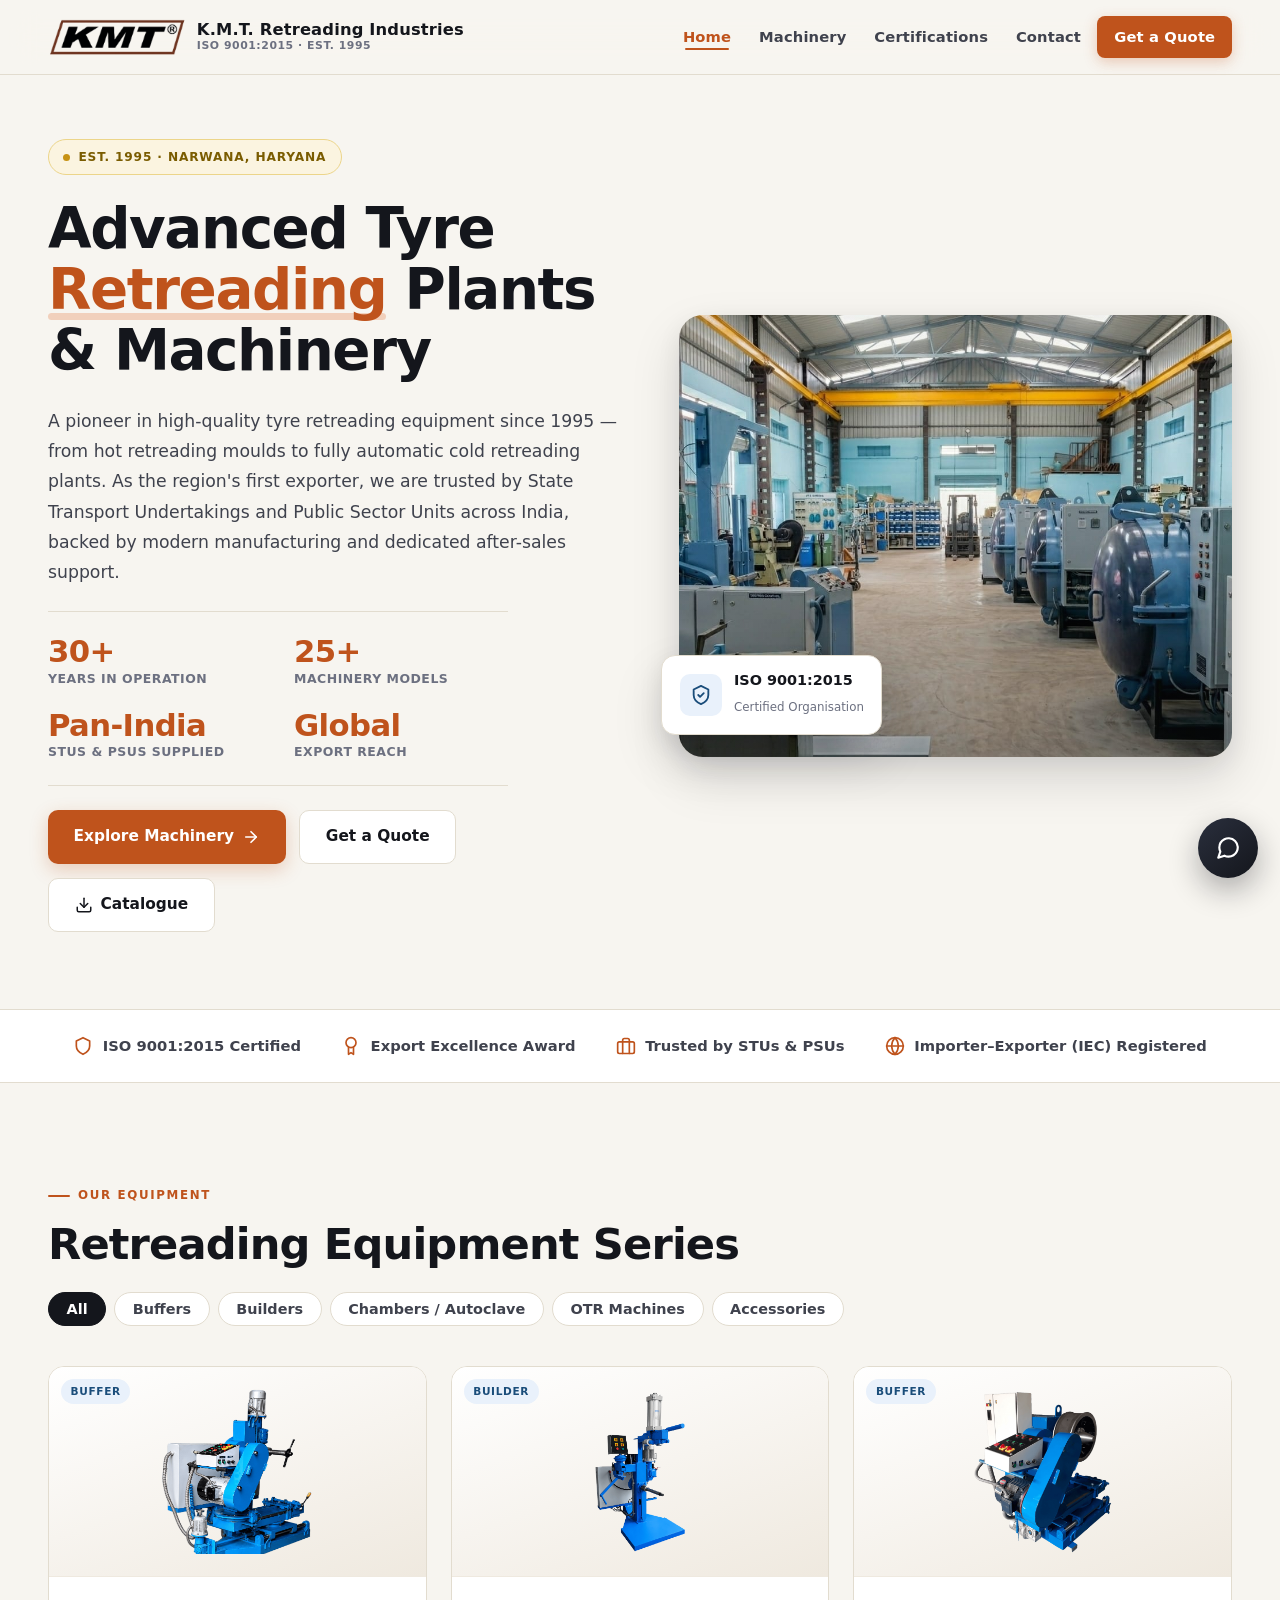
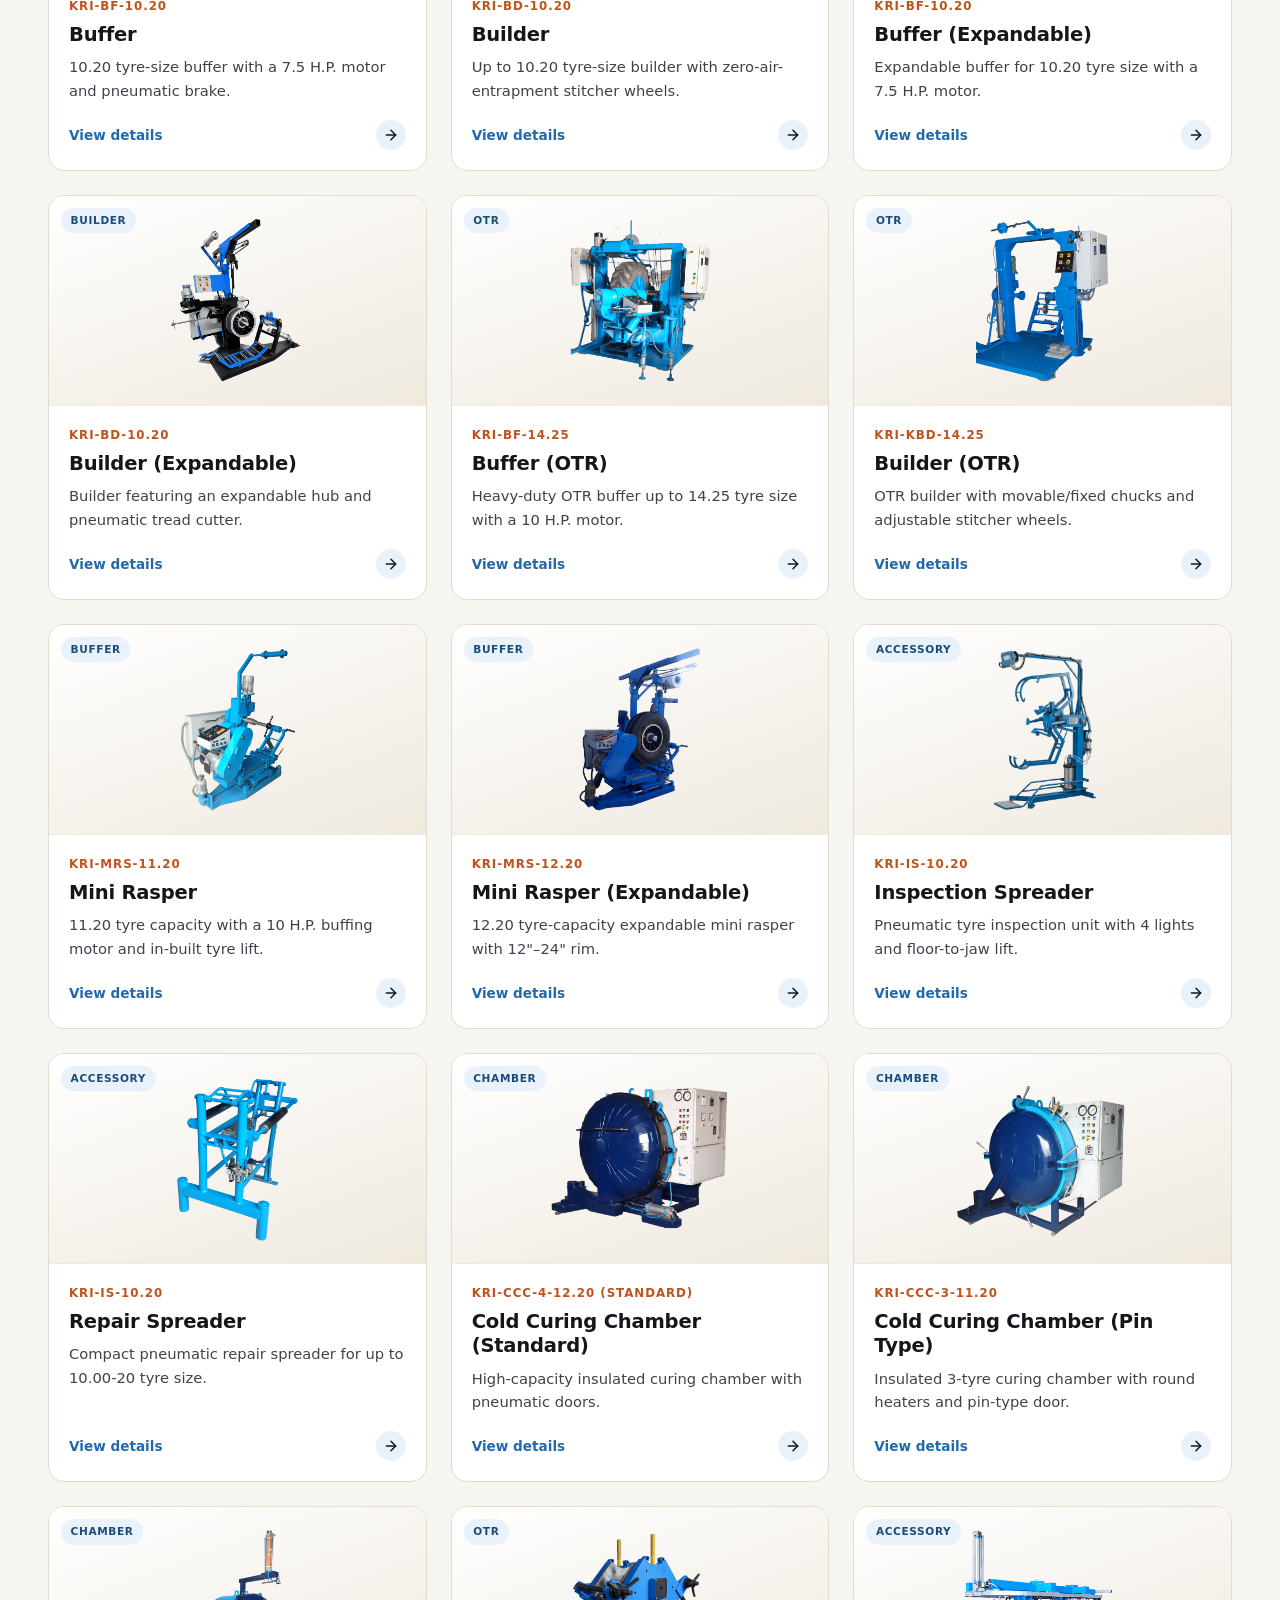
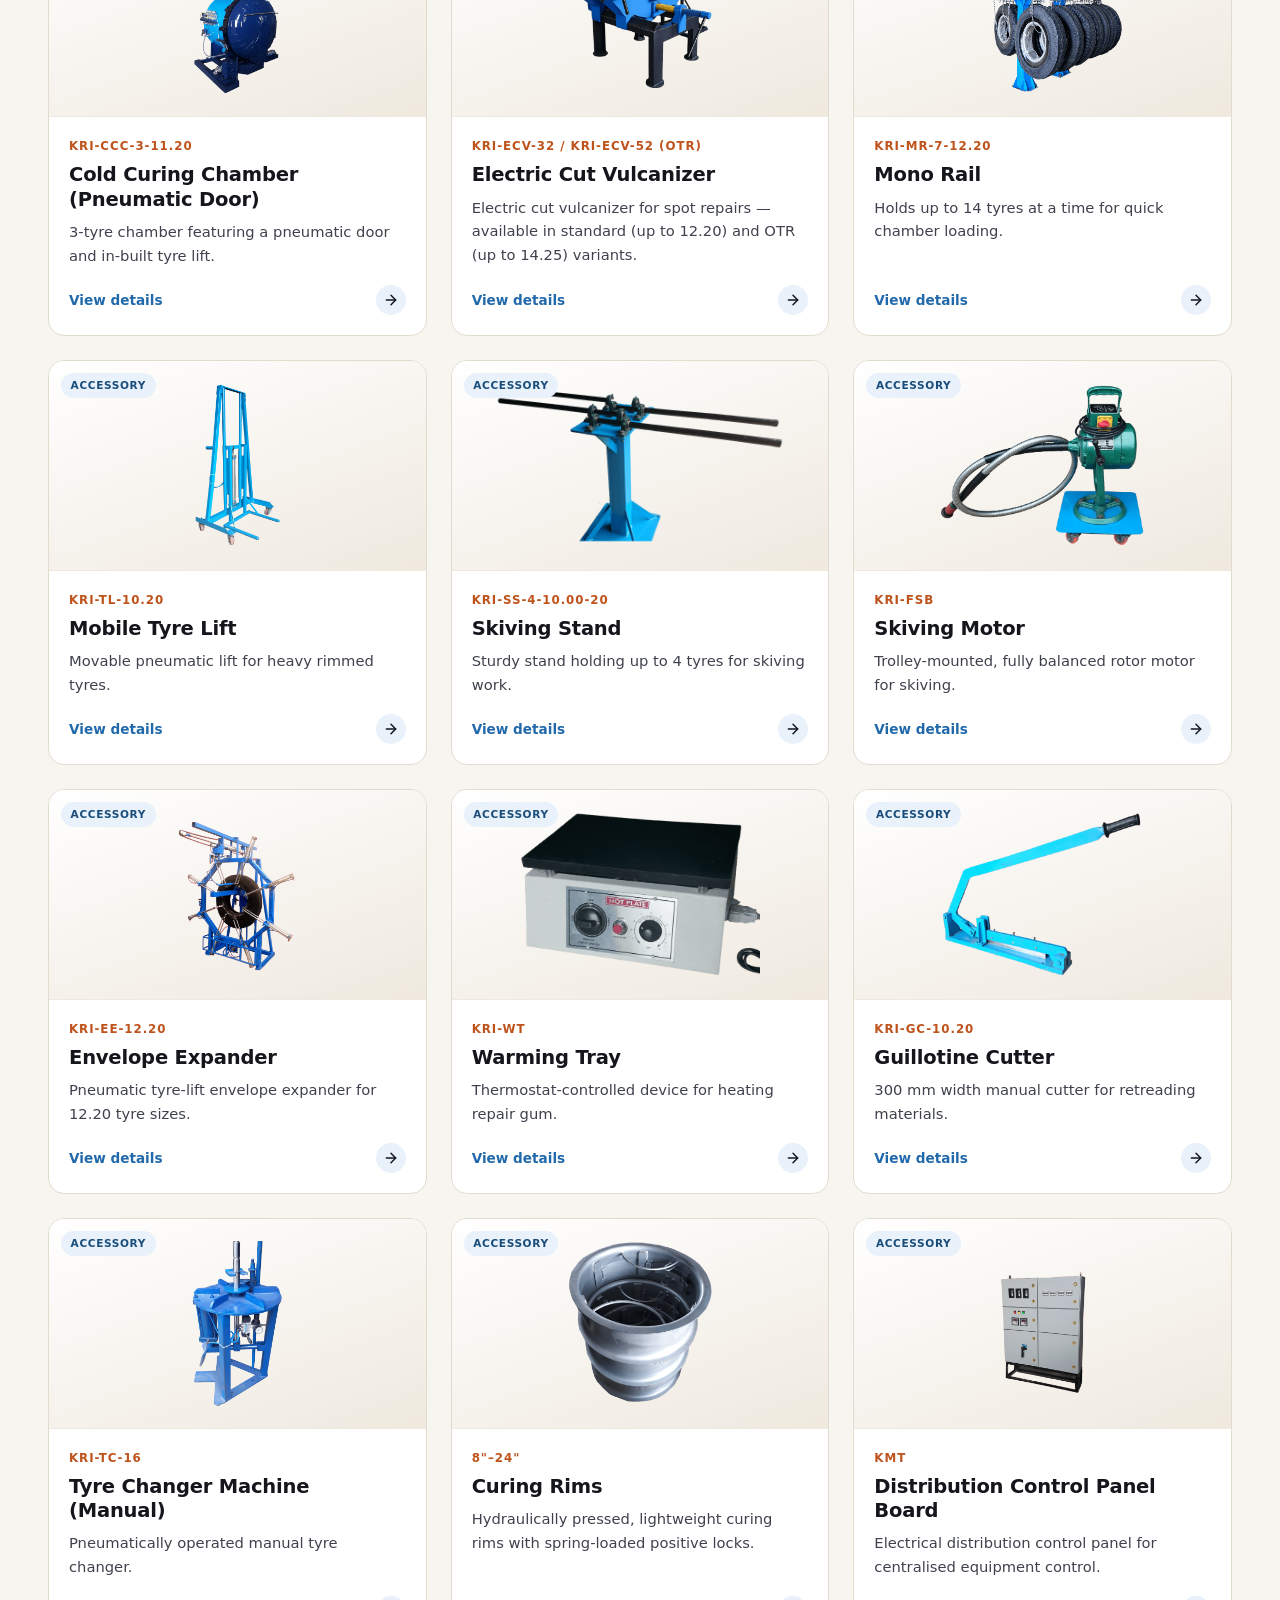
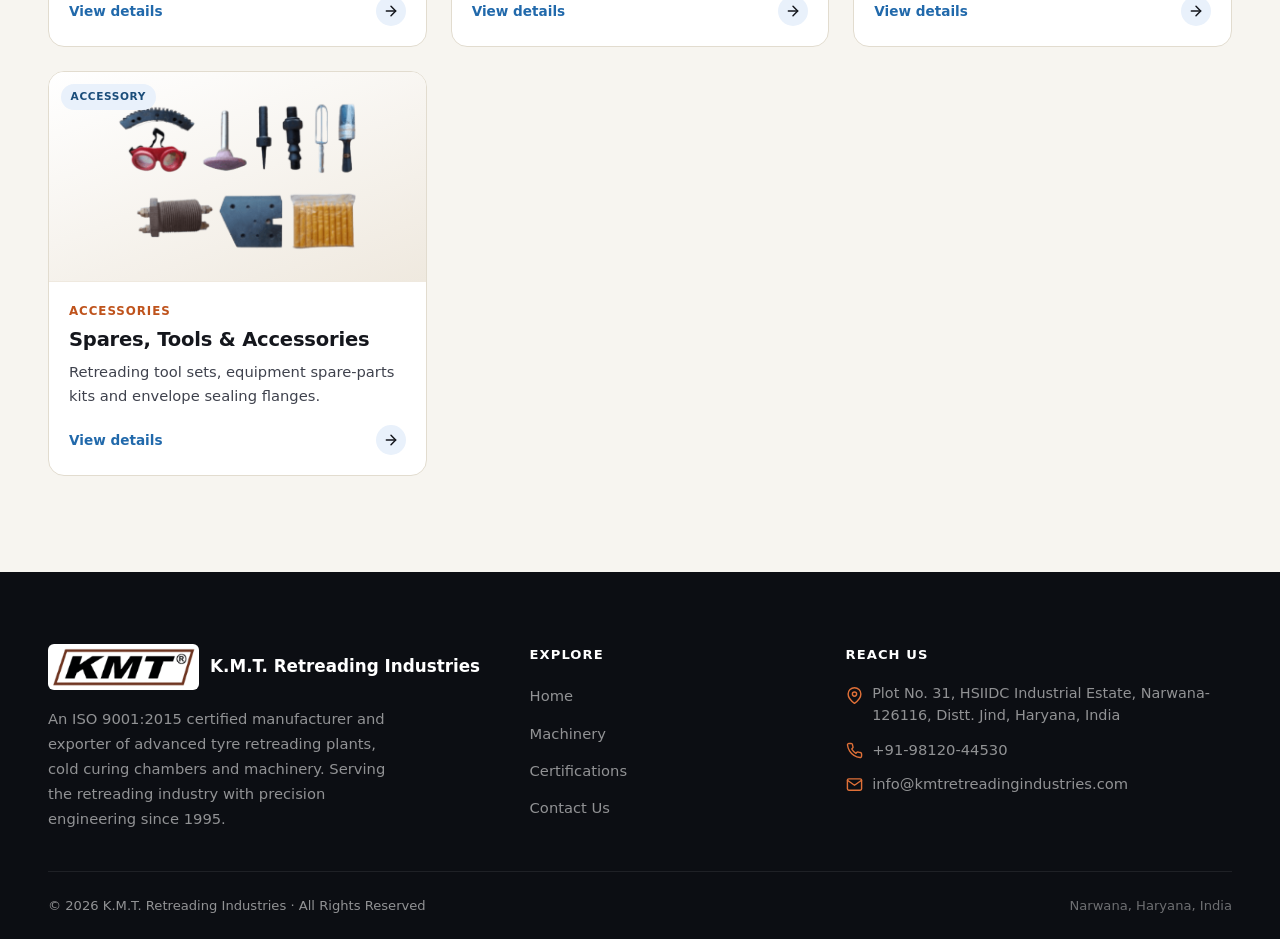
==== commit 92bdd272: "Add files via upload" ====
--- a/index.html
+++ b/index.html
@@ -12,7 +12,6 @@
 <meta property="og:image" content="image/15.jpeg">
 <meta property="og:type" content="website">
 
-<link rel="icon" type="image/png" sizes="192x192" href="image/favicon.png">
 <link rel="icon" type="image/png" sizes="32x32" href="image/favicon-32.png">
 <link rel="apple-touch-icon" href="image/favicon-180.png">
 
@@ -22,6 +21,7 @@
 <link rel="preconnect" href="https://fonts.gstatic.com" crossorigin>
 <link href="https://fonts.googleapis.com/css2?family=Libre+Franklin:wght@400;500;600;700;800;900&family=Source+Sans+3:wght@400;500;600;700&display=swap" rel="stylesheet">
 <link rel="stylesheet" href="css/styles.css">
+<link rel="preload" as="image" href="image/15.jpeg" fetchpriority="high">
 
 <script type="application/ld+json">
 {
@@ -101,9 +101,9 @@
 
       <div class="hero-right">
         <div class="hero-figure" id="heroSlider">
-          <img src="image/15.jpeg" alt="K.M.T. Retreading Industries manufacturing facility" class="hero-slide active">
-          <img src="image/w1.JPG" alt="Inside the K.M.T. machinery workshop" class="hero-slide">
-          <img src="image/w2.JPG" alt="Tyre retreading equipment on the K.M.T. shop floor" class="hero-slide">
+          <img src="image/15.jpeg" alt="K.M.T. Retreading Industries manufacturing facility" class="hero-slide active" width="1376" height="768" fetchpriority="high" decoding="async">
+          <img src="image/w1.JPG" alt="Inside the K.M.T. machinery workshop" class="hero-slide" width="1376" height="768" loading="lazy" decoding="async">
+          <img src="image/w2.JPG" alt="Tyre retreading equipment on the K.M.T. shop floor" class="hero-slide" width="1376" height="768" loading="lazy" decoding="async">
           <div class="hero-indicators" id="heroIndicators"></div>
         </div>
         <div class="hero-cred">
--- a/css/styles.css
+++ b/css/styles.css
@@ -0,0 +1,607 @@
+/* ============================================================
+   K.M.T. Retreading Industries — Shared Stylesheet
+   Type: Libre Franklin (headings) + Source Sans 3 (body)
+   ============================================================ */
+
+:root {
+  /* Ink / neutrals */
+  --ink: #14161c;
+  --ink-2: #3f424d;
+  --ink-3: #6c7080;
+  --paper: #f7f5f0;
+  --paper-2: #efe9df;
+  --paper-3: #e2dccf;
+  --white: #ffffff;
+
+  /* Brand — copper/rust (matches KMT logo border) */
+  --accent: #bf531c;
+  --accent-2: #e07038;
+  --accent-pale: #fbefe7;
+  --accent-dark: #9c4216;
+
+  /* Steel blue */
+  --steel: #1a4d7a;
+  --steel-2: #2169ab;
+  --steel-pale: #e9f1fb;
+
+  /* Gold (awards) */
+  --gold: #c79213;
+  --gold-pale: #fbf4e0;
+
+  /* Dark surfaces */
+  --char: #16181f;
+  --char-2: #0c0e13;
+
+  /* Feedback */
+  --wa: #25d366;
+  --danger: #d64545;
+
+  /* Type */
+  --font-head: 'Libre Franklin', system-ui, -apple-system, Segoe UI, sans-serif;
+  --font-body: 'Source Sans 3', system-ui, -apple-system, Segoe UI, sans-serif;
+
+  /* Elevation */
+  --shadow-sm: 0 1px 3px rgba(15,17,23,0.06), 0 1px 2px rgba(15,17,23,0.04);
+  --shadow-md: 0 6px 18px rgba(15,17,23,0.08), 0 2px 8px rgba(15,17,23,0.05);
+  --shadow-lg: 0 22px 50px rgba(15,17,23,0.13), 0 8px 24px rgba(15,17,23,0.07);
+
+  /* Layout */
+  --maxw: 1480px;
+  --radius: 16px;
+  --nav-h: 74px;
+}
+
+* , *::before, *::after { margin: 0; padding: 0; box-sizing: border-box; }
+
+html { scroll-behavior: smooth; scroll-padding-top: calc(var(--nav-h) + 16px); }
+
+body {
+  font-family: var(--font-body);
+  background: var(--paper);
+  color: var(--ink);
+  line-height: 1.65;
+  font-size: 1.02rem;
+  overflow-x: hidden;
+  -webkit-font-smoothing: antialiased;
+  text-rendering: optimizeLegibility;
+}
+
+img { display: block; max-width: 100%; }
+a { color: inherit; }
+
+h1, h2, h3, h4, .font-head { font-family: var(--font-head); }
+
+.container { max-width: var(--maxw); margin: 0 auto; padding: 0 clamp(1.25rem, 5vw, 3rem); }
+
+/* ─────────────────────────  NAV  ───────────────────────── */
+.site-nav {
+  position: sticky;
+  top: 0;
+  z-index: 100;
+  background: rgba(247, 245, 240, 0.85);
+  backdrop-filter: saturate(180%) blur(18px);
+  -webkit-backdrop-filter: saturate(180%) blur(18px);
+  border-bottom: 1px solid var(--paper-3);
+  transition: border-color 0.25s, box-shadow 0.25s, background 0.25s;
+}
+.site-nav.scrolled {
+  border-bottom-color: var(--paper-3);
+  box-shadow: 0 4px 20px rgba(15,17,23,0.06);
+}
+.nav-inner {
+  max-width: var(--maxw);
+  margin: 0 auto;
+  height: var(--nav-h);
+  padding: 0 clamp(1.25rem, 5vw, 3rem);
+  display: flex;
+  align-items: center;
+  justify-content: space-between;
+  gap: 1rem;
+}
+
+.nav-logo { display: flex; align-items: center; gap: 0.7rem; text-decoration: none; }
+.nav-logo { flex-shrink: 1; min-width: 0; }
+.nav-logo-img {
+  height: 38px; width: auto; max-width: 150px;
+  object-fit: contain;
+  border-radius: 4px;
+  flex-shrink: 0;
+}
+.nav-logo-text { display: flex; flex-direction: column; line-height: 1.15; }
+.nav-logo-text strong {
+  font-family: var(--font-head);
+  font-size: 1.02rem;
+  font-weight: 700;
+  letter-spacing: 0.01em;
+  color: var(--ink);
+}
+.nav-logo-text span {
+  font-size: 0.68rem;
+  color: var(--ink-3);
+  letter-spacing: 0.05em;
+  text-transform: uppercase;
+  font-weight: 600;
+}
+
+.nav-menu { display: flex; align-items: center; gap: 0.3rem; list-style: none; flex-wrap: nowrap; }
+.nav-menu a {
+  text-decoration: none;
+  color: var(--ink-2);
+  font-size: 0.92rem;
+  font-weight: 600;
+  letter-spacing: 0.01em;
+  padding: 0.5rem 0.72rem;
+  border-radius: 8px;
+  position: relative;
+  white-space: nowrap;
+  transition: color 0.2s, background 0.2s;
+}
+.nav-menu a:not(.nav-cta):hover { color: var(--accent); background: var(--accent-pale); }
+.nav-menu a.active:not(.nav-cta) { color: var(--accent); }
+.nav-menu a.active:not(.nav-cta)::after {
+  content: ''; position: absolute; left: 0.85rem; right: 0.85rem; bottom: 0.15rem;
+  height: 2px; background: var(--accent); border-radius: 2px;
+}
+
+.nav-cta {
+  background: var(--accent);
+  color: var(--white) !important;
+  padding: 0.55rem 1.05rem !important;
+  border-radius: 9px;
+  font-weight: 700 !important;
+  white-space: nowrap;
+  display: inline-flex; align-items: center; gap: 0.4rem;
+  box-shadow: 0 4px 14px rgba(191,83,28,0.28);
+  transition: background 0.2s, transform 0.15s, box-shadow 0.2s;
+}
+.nav-cta:hover { background: var(--accent-dark); transform: translateY(-1px); box-shadow: 0 8px 22px rgba(191,83,28,0.34); }
+
+.nav-toggle {
+  display: none;
+  background: transparent; border: 1.5px solid var(--paper-3);
+  width: 44px; height: 44px; border-radius: 10px;
+  cursor: pointer; color: var(--ink); align-items: center; justify-content: center;
+}
+.nav-toggle svg { width: 22px; height: 22px; }
+.nav-toggle .ico-close { display: none; }
+.nav-toggle[aria-expanded="true"] .ico-open { display: none; }
+.nav-toggle[aria-expanded="true"] .ico-close { display: block; }
+
+/* ─────────────────────────  BUTTONS  ───────────────────────── */
+.btn {
+  display: inline-flex; align-items: center; justify-content: center; gap: 0.5rem;
+  font-family: var(--font-body);
+  font-weight: 700; font-size: 0.96rem;
+  padding: 0.85rem 1.6rem; border-radius: 10px;
+  text-decoration: none; cursor: pointer; border: none;
+  transition: transform 0.15s, box-shadow 0.2s, background 0.2s, border-color 0.2s, color 0.2s;
+}
+.btn svg { width: 18px; height: 18px; }
+.btn-primary { background: var(--accent); color: var(--white); box-shadow: 0 6px 18px rgba(191,83,28,0.25); }
+.btn-primary:hover { background: var(--accent-dark); transform: translateY(-2px); box-shadow: 0 12px 26px rgba(191,83,28,0.32); }
+.btn-ghost { background: var(--white); color: var(--ink); border: 1.5px solid var(--paper-3); }
+.btn-ghost:hover { border-color: var(--ink-3); transform: translateY(-2px); box-shadow: var(--shadow-md); }
+.btn-dark { background: var(--ink); color: var(--white); }
+.btn-dark:hover { background: #000; transform: translateY(-2px); box-shadow: var(--shadow-md); }
+
+/* ─────────────────────────  SECTION PRIMITIVES  ───────────────────────── */
+section { padding: clamp(56px, 8vw, 96px) 0; }
+.section-tag {
+  display: inline-flex; align-items: center; gap: 0.5rem;
+  font-size: 0.74rem; font-weight: 700; text-transform: uppercase; letter-spacing: 0.14em;
+  color: var(--accent); margin-bottom: 0.85rem;
+}
+.section-tag::before { content: ''; width: 22px; height: 2px; background: var(--accent); border-radius: 2px; }
+.section-title {
+  font-family: var(--font-head);
+  font-size: clamp(1.85rem, 3.4vw, 2.7rem);
+  font-weight: 800; letter-spacing: -0.02em;
+  color: var(--ink); line-height: 1.12; margin-bottom: 0.85rem;
+}
+.section-sub { font-size: 1.05rem; color: var(--ink-2); max-width: 620px; line-height: 1.7; }
+
+/* ─────────────────────────  PAGE HERO (sub-pages)  ───────────────────────── */
+.page-hero {
+  background: linear-gradient(180deg, var(--paper-2), var(--paper));
+  border-bottom: 1px solid var(--paper-3);
+  padding: clamp(48px, 7vw, 84px) 0 clamp(40px, 6vw, 64px);
+  position: relative; overflow: hidden;
+}
+.page-hero::after {
+  content: ''; position: absolute; inset: 0; z-index: 0; opacity: 0.5;
+  background-image: linear-gradient(rgba(191,83,28,0.05) 1px, transparent 1px),
+                    linear-gradient(90deg, rgba(191,83,28,0.05) 1px, transparent 1px);
+  background-size: 46px 46px;
+  -webkit-mask-image: radial-gradient(ellipse 80% 100% at 50% 0%, #000, transparent 75%);
+  mask-image: radial-gradient(ellipse 80% 100% at 50% 0%, #000, transparent 75%);
+}
+.page-hero .container { position: relative; z-index: 1; }
+.page-hero .section-title { margin-bottom: 0.6rem; }
+.breadcrumb { font-size: 0.86rem; color: var(--ink-3); margin-top: 1rem; }
+.breadcrumb a { color: var(--ink-2); text-decoration: none; font-weight: 600; }
+.breadcrumb a:hover { color: var(--accent); }
+.breadcrumb span { margin: 0 0.4rem; color: var(--paper-3); }
+
+/* ─────────────────────────  HOME HERO  ───────────────────────── */
+.hero { padding: clamp(40px, 5vw, 64px) 0 clamp(48px, 6vw, 80px); }
+.hero-grid {
+  display: grid;
+  grid-template-columns: 1.05fr 1fr;
+  align-items: center;
+  gap: clamp(2rem, 4vw, 4rem);
+}
+.hero-left { display: flex; flex-direction: column; gap: 1.5rem; }
+.hero-badge {
+  display: inline-flex; align-items: center; gap: 0.5rem;
+  background: var(--gold-pale); border: 1px solid #ecd58a;
+  color: #7a5c00; font-size: 0.76rem; font-weight: 700;
+  letter-spacing: 0.07em; text-transform: uppercase;
+  padding: 0.45rem 0.9rem; border-radius: 999px; width: fit-content;
+}
+.hero-badge::before { content: ''; width: 7px; height: 7px; background: var(--gold); border-radius: 50%; animation: pulse 2.2s ease-in-out infinite; }
+@keyframes pulse { 0%,100% { opacity: 1; transform: scale(1); } 50% { opacity: 0.4; transform: scale(0.7); } }
+
+.hero h1 {
+  font-family: var(--font-head);
+  font-size: clamp(2.3rem, 4.4vw, 3.7rem);
+  font-weight: 800; letter-spacing: -0.025em;
+  line-height: 1.08; color: var(--ink);
+}
+.hero h1 em { font-style: normal; color: var(--accent); position: relative; white-space: nowrap; }
+.hero h1 em::after {
+  content: ''; position: absolute; left: 0; right: 0; bottom: 0.04em; height: 0.12em;
+  background: var(--accent-2); opacity: 0.28; border-radius: 4px; z-index: -1;
+}
+.hero-sub { font-size: 1.08rem; color: var(--ink-2); max-width: 580px; line-height: 1.75; }
+
+.hero-stats {
+  display: grid; grid-template-columns: repeat(2, 1fr);
+  gap: 1.4rem 2rem; padding: 1.5rem 0; max-width: 460px;
+  border-top: 1px solid var(--paper-3); border-bottom: 1px solid var(--paper-3);
+}
+.stat-num { white-space: nowrap; }
+.stat { display: flex; flex-direction: column; gap: 0.25rem; }
+.stat-num {
+  font-family: var(--font-head); font-size: clamp(1.5rem, 2.4vw, 2rem);
+  font-weight: 800; color: var(--accent); line-height: 1; letter-spacing: -0.02em;
+}
+.stat-label { font-size: 0.78rem; color: var(--ink-3); font-weight: 700; text-transform: uppercase; letter-spacing: 0.04em; line-height: 1.3; }
+
+.hero-actions { display: flex; gap: 0.85rem; flex-wrap: wrap; }
+
+/* Hero visual */
+.hero-right { position: relative; }
+.hero-figure {
+  position: relative; width: 100%; aspect-ratio: 4 / 3.2;
+  border-radius: 24px; overflow: hidden;
+  box-shadow: var(--shadow-lg); background: var(--paper-2);
+}
+.hero-slide {
+  position: absolute; inset: 0; width: 100%; height: 100%;
+  object-fit: cover; object-position: center;
+  opacity: 0; transform: scale(1.06);
+  transition: opacity 1s ease, transform 5s ease-out;
+}
+.hero-slide.active { opacity: 1; transform: scale(1); }
+.hero-figure::after {
+  content: ''; position: absolute; inset: 0; pointer-events: none;
+  background: linear-gradient(180deg, rgba(0,0,0,0.04) 0%, rgba(0,0,0,0) 35%, rgba(20,22,28,0.28) 100%);
+}
+.hero-indicators { position: absolute; bottom: 18px; left: 50%; transform: translateX(-50%); display: flex; gap: 0.5rem; z-index: 3; }
+.hero-dot { width: 9px; height: 9px; border-radius: 999px; background: rgba(255,255,255,0.5); cursor: pointer; transition: all 0.3s; border: none; padding: 0; }
+.hero-dot:hover { background: rgba(255,255,255,0.85); }
+.hero-dot.active { width: 26px; background: var(--accent); }
+
+.hero-cred {
+  position: absolute; bottom: 22px; left: -18px; z-index: 4;
+  background: var(--white); border-radius: 14px; padding: 0.85rem 1.1rem;
+  box-shadow: var(--shadow-lg); border: 1px solid var(--paper-3);
+  display: flex; align-items: center; gap: 0.75rem;
+}
+.hero-cred .cred-ico { width: 42px; height: 42px; border-radius: 10px; background: var(--steel-pale); color: var(--steel); display: flex; align-items: center; justify-content: center; flex-shrink: 0; }
+.hero-cred .cred-ico svg { width: 22px; height: 22px; }
+.hero-cred strong { display: block; font-size: 0.9rem; font-weight: 700; color: var(--ink); font-family: var(--font-head); }
+.hero-cred span { font-size: 0.74rem; color: var(--ink-3); }
+
+/* ─────────────────────────  TRUST STRIP  ───────────────────────── */
+.trust-strip { background: var(--white); border-top: 1px solid var(--paper-3); border-bottom: 1px solid var(--paper-3); padding: 1.5rem 0; }
+.trust-row { display: flex; flex-wrap: wrap; align-items: center; justify-content: center; gap: 1rem 2.5rem; }
+.trust-item { display: flex; align-items: center; gap: 0.6rem; color: var(--ink-2); font-weight: 600; font-size: 0.92rem; }
+.trust-item svg { width: 20px; height: 20px; color: var(--accent); flex-shrink: 0; }
+
+/* ─────────────────────────  PRODUCTS  ───────────────────────── */
+.products-section { background: var(--paper); }
+.products-header { display: flex; align-items: flex-end; justify-content: space-between; margin-bottom: 2.5rem; gap: 1.5rem; flex-wrap: wrap; }
+.filter-tabs { display: flex; gap: 0.5rem; flex-wrap: wrap; }
+.filter-tab {
+  padding: 0.5rem 1.1rem; border-radius: 999px; border: 1.5px solid var(--paper-3);
+  background: var(--white); color: var(--ink-2); font-size: 0.9rem; font-weight: 700;
+  cursor: pointer; font-family: var(--font-body); transition: all 0.18s;
+}
+.filter-tab:hover { border-color: var(--ink-3); }
+.filter-tab.active { background: var(--ink); color: var(--white); border-color: var(--ink); }
+
+.machine-grid { display: grid; grid-template-columns: repeat(auto-fill, minmax(280px, 1fr)); gap: 1.5rem; }
+.machine-card {
+  background: var(--white); border: 1px solid var(--paper-3); border-radius: var(--radius);
+  overflow: hidden; cursor: pointer; display: flex; flex-direction: column;
+  transition: transform 0.25s cubic-bezier(0.25,0.46,0.45,0.94), box-shadow 0.25s, border-color 0.25s;
+}
+.machine-card:hover { transform: translateY(-5px); box-shadow: var(--shadow-lg); border-color: var(--accent); }
+.card-img-area { height: 210px; background: linear-gradient(160deg, #fff, var(--paper-2)); display: flex; align-items: center; justify-content: center; padding: 22px; position: relative; border-bottom: 1px solid var(--paper-2); }
+.card-img-area img { max-width: 100%; max-height: 100%; object-fit: contain; transition: transform 0.35s ease; }
+.machine-card:hover .card-img-area img { transform: scale(1.05); }
+.card-cat { position: absolute; top: 12px; left: 12px; font-size: 0.66rem; font-weight: 700; text-transform: uppercase; letter-spacing: 0.06em; color: var(--steel); background: var(--steel-pale); padding: 0.25rem 0.6rem; border-radius: 999px; }
+.card-body { padding: 1.25rem; flex: 1; display: flex; flex-direction: column; }
+.card-model-tag { font-size: 0.74rem; font-weight: 700; letter-spacing: 0.08em; text-transform: uppercase; color: var(--accent); margin-bottom: 0.4rem; }
+.card-title { font-family: var(--font-head); font-size: 1.22rem; font-weight: 700; color: var(--ink); margin-bottom: 0.5rem; line-height: 1.25; letter-spacing: -0.01em; }
+.card-summary { font-size: 0.92rem; color: var(--ink-2); line-height: 1.6; flex: 1; margin-bottom: 1.1rem; }
+.card-action { display: flex; align-items: center; justify-content: space-between; }
+.card-view-btn { font-size: 0.85rem; font-weight: 700; color: var(--steel-2); background: none; border: none; cursor: pointer; font-family: var(--font-body); display: flex; align-items: center; gap: 0.3rem; padding: 0; }
+.card-arrow { width: 30px; height: 30px; border-radius: 50%; background: var(--steel-pale); display: flex; align-items: center; justify-content: center; transition: background 0.2s, color 0.2s, transform 0.2s; }
+.card-arrow svg { width: 16px; height: 16px; }
+.machine-card:hover .card-arrow { background: var(--accent); color: var(--white); transform: translateX(3px); }
+.grid-empty { grid-column: 1 / -1; text-align: center; color: var(--ink-3); padding: 3rem; }
+
+/* ─────────────────────────  MODAL  ───────────────────────── */
+.modal-overlay { display: none; position: fixed; inset: 0; background: rgba(15,17,23,0.72); z-index: 1000; backdrop-filter: blur(8px); -webkit-backdrop-filter: blur(8px); padding: 2rem; overflow-y: auto; align-items: flex-start; justify-content: center; }
+.modal-overlay.active { display: flex; }
+.modal-box { background: var(--white); border-radius: 20px; max-width: 1160px; width: 96%; height: 88vh; margin: auto; display: grid; grid-template-columns: 1.5fr 1fr; overflow: hidden; box-shadow: 0 30px 80px rgba(15,17,23,0.3); animation: modal-in 0.3s cubic-bezier(0.34,1.4,0.64,1) both; position: relative; }
+@keyframes modal-in { from { opacity: 0; transform: scale(0.94) translateY(16px); } to { opacity: 1; transform: scale(1) translateY(0); } }
+.modal-img-panel { background: linear-gradient(160deg, #fff, var(--paper-2)); display: flex; align-items: center; justify-content: center; border-right: 1px solid var(--paper-3); position: relative; overflow: hidden; height: 100%; }
+.modal-img-panel img { width: 78%; height: 78%; max-width: none; max-height: none; object-fit: contain; transition: transform 0.3s ease; cursor: zoom-in; -webkit-user-drag: none; touch-action: none; }
+.modal-img-panel img.zoomed { cursor: grab; }
+.modal-img-panel img.zoomed:active { cursor: grabbing; }
+.img-nav-btn { position: absolute; top: 50%; transform: translateY(-50%); background: rgba(15,17,23,0.28); color: var(--white); border: none; width: 42px; height: 42px; border-radius: 50%; cursor: pointer; z-index: 10; display: none; align-items: center; justify-content: center; transition: background 0.2s, transform 0.2s; backdrop-filter: blur(4px); }
+.img-nav-btn svg { width: 18px; height: 18px; }
+.img-nav-btn:hover { background: var(--accent); transform: translateY(-50%) scale(1.08); }
+.prev-btn { left: 1rem; } .next-btn { right: 1rem; }
+.img-indicators { position: absolute; bottom: 1.25rem; left: 50%; transform: translateX(-50%); display: flex; gap: 0.45rem; z-index: 10; }
+.img-dot { width: 8px; height: 8px; border-radius: 50%; background: rgba(15,17,23,0.22); cursor: pointer; transition: all 0.2s; border: none; padding: 0; }
+.img-dot:hover { background: rgba(15,17,23,0.5); }
+.img-dot.active { background: var(--accent); transform: scale(1.3); }
+
+.modal-info-panel { padding: 2.4rem; display: flex; flex-direction: column; overflow-y: auto; }
+.modal-close { position: absolute; top: 1.1rem; right: 1.2rem; background: var(--paper-2); border: none; width: 38px; height: 38px; border-radius: 50%; cursor: pointer; display: flex; align-items: center; justify-content: center; color: var(--ink-2); transition: all 0.2s; z-index: 12; }
+.modal-close svg { width: 18px; height: 18px; }
+.modal-close:hover { background: var(--accent-pale); color: var(--accent); transform: rotate(90deg); }
+.modal-model { font-size: 0.78rem; font-weight: 700; letter-spacing: 0.1em; text-transform: uppercase; color: var(--accent); margin-bottom: 0.5rem; }
+.modal-title { font-family: var(--font-head); font-size: 1.7rem; font-weight: 800; color: var(--ink); line-height: 1.15; letter-spacing: -0.02em; margin-bottom: 1.25rem; }
+.specs-label { font-size: 0.74rem; font-weight: 700; letter-spacing: 0.1em; text-transform: uppercase; color: var(--ink-3); margin-bottom: 0.85rem; }
+.specs-list { list-style: none; display: flex; flex-direction: column; gap: 0.55rem; margin-bottom: 1.5rem; }
+.specs-list li { font-size: 0.96rem; color: var(--ink-2); line-height: 1.55; display: flex; gap: 0.6rem; align-items: flex-start; }
+.specs-list li::before { content: ''; width: 6px; height: 6px; background: var(--accent); border-radius: 50%; margin-top: 0.5rem; flex-shrink: 0; }
+.modal-divider { height: 1px; background: var(--paper-2); margin: 0.5rem 0 1.25rem; }
+.modal-contact-label { font-size: 0.78rem; font-weight: 700; color: var(--ink-3); text-transform: uppercase; letter-spacing: 0.06em; margin-bottom: 0.85rem; }
+
+/* ── Enquiry toggles (redesigned) ── */
+.enquiry-grid { display: grid; grid-template-columns: 1fr 1fr; gap: 0.7rem; }
+.enquiry-btn {
+  display: flex; align-items: center; gap: 0.7rem;
+  padding: 0.75rem 0.85rem; border-radius: 12px;
+  border: 1.5px solid var(--paper-3); background: var(--white);
+  color: var(--ink); font-family: var(--font-body); font-weight: 700; font-size: 0.9rem;
+  text-decoration: none; cursor: pointer; transition: transform 0.15s, box-shadow 0.2s, border-color 0.2s, background 0.2s;
+}
+.enquiry-btn .eq-ico { width: 34px; height: 34px; border-radius: 9px; display: flex; align-items: center; justify-content: center; flex-shrink: 0; transition: transform 0.2s; }
+.enquiry-btn .eq-ico svg { width: 18px; height: 18px; }
+.enquiry-btn .eq-text { display: flex; flex-direction: column; line-height: 1.15; text-align: left; }
+.enquiry-btn .eq-text small { font-weight: 600; font-size: 0.7rem; color: var(--ink-3); }
+.enquiry-btn:hover { transform: translateY(-2px); box-shadow: var(--shadow-md); }
+.enquiry-btn:hover .eq-ico { transform: scale(1.08); }
+.eq-call:hover { border-color: var(--accent); }
+.eq-call .eq-ico { background: var(--accent-pale); color: var(--accent); }
+.eq-wa:hover { border-color: var(--wa); }
+.eq-wa .eq-ico { background: #e3f9ec; color: #128c4b; }
+.eq-email:hover { border-color: var(--steel-2); }
+.eq-email .eq-ico { background: var(--steel-pale); color: var(--steel); }
+.eq-sms:hover { border-color: var(--gold); }
+.eq-sms .eq-ico { background: var(--gold-pale); color: #9a7100; }
+
+/* ─────────────────────────  CERTIFICATIONS  ───────────────────────── */
+.certs-section { background: var(--paper); }
+.certs-gallery { display: grid; grid-template-columns: repeat(auto-fill, minmax(270px, 1fr)); gap: 1.75rem; }
+.cert-item { background: var(--white); border: 1px solid var(--paper-3); border-radius: var(--radius); overflow: hidden; cursor: pointer; display: flex; flex-direction: column; transition: transform 0.3s cubic-bezier(0.25,0.46,0.45,0.94), box-shadow 0.3s, border-color 0.3s; }
+.cert-item:hover { transform: translateY(-6px); box-shadow: var(--shadow-lg); border-color: var(--accent); }
+.cert-img-box { height: 250px; background: #eceadf; position: relative; display: flex; align-items: center; justify-content: center; overflow: hidden; padding: 1.5rem; }
+.cert-img-box.award { border-bottom: 3px solid var(--gold); }
+.cert-img-box img { max-width: 100%; max-height: 100%; object-fit: contain; transition: transform 0.4s ease; box-shadow: var(--shadow-sm); background: #fff; }
+.cert-item:hover .cert-img-box img { transform: scale(1.04); }
+.cert-overlay { position: absolute; inset: 0; background: rgba(15,17,23,0.42); display: flex; align-items: center; justify-content: center; opacity: 0; transition: opacity 0.3s; }
+.cert-item:hover .cert-overlay { opacity: 1; }
+.cert-overlay span { background: var(--white); color: var(--ink); padding: 0.55rem 1.15rem; border-radius: 999px; font-weight: 700; font-size: 0.85rem; display: flex; align-items: center; gap: 0.45rem; transform: translateY(12px); transition: transform 0.3s ease; }
+.cert-overlay span svg { width: 16px; height: 16px; }
+.cert-item:hover .cert-overlay span { transform: translateY(0); }
+.cert-info { padding: 1.4rem; text-align: center; flex: 1; }
+.cert-info h3 { font-family: var(--font-head); font-size: 1.05rem; font-weight: 700; color: var(--ink); margin-bottom: 0.4rem; }
+.cert-info p { font-size: 0.88rem; color: var(--ink-3); line-height: 1.55; }
+
+.interactive-cert-lightbox { position: fixed; inset: 0; background: rgba(12,14,19,0.93); z-index: 2000; display: none; align-items: center; justify-content: center; backdrop-filter: blur(8px); }
+.interactive-cert-lightbox.active { display: flex; }
+.interactive-cert-wrapper { width: 100%; height: 100%; display: flex; align-items: center; justify-content: center; overflow: hidden; }
+.interactive-cert-lightbox img { max-width: 90%; max-height: 90vh; object-fit: contain; transition: transform 0.3s ease; cursor: zoom-in; user-select: none; -webkit-user-drag: none; touch-action: none; }
+.interactive-cert-lightbox img.zoomed { cursor: grab; }
+.interactive-cert-lightbox img.zoomed:active { cursor: grabbing; }
+.cert-lightbox-close { position: absolute; top: 1.5rem; right: 1.5rem; background: var(--white); border: none; width: 46px; height: 46px; border-radius: 50%; cursor: pointer; color: var(--ink); display: flex; align-items: center; justify-content: center; transition: transform 0.2s, background 0.2s; z-index: 2001; }
+.cert-lightbox-close svg { width: 20px; height: 20px; }
+.cert-lightbox-close:hover { transform: rotate(90deg); background: var(--accent-pale); color: var(--accent); }
+
+/* ─────────────────────────  CONTACT  ───────────────────────── */
+.contact-section {
+  position: relative;
+  color: var(--white);
+  background:
+    radial-gradient(1100px 520px at 88% -10%, rgba(33,105,171,0.22), transparent 60%),
+    radial-gradient(900px 520px at -5% 115%, rgba(224,112,58,0.18), transparent 55%),
+    linear-gradient(160deg, #141720 0%, #1b1f2b 55%, #15171f 100%);
+  overflow: hidden;
+}
+.contact-section::before {
+  content: ''; position: absolute; inset: 0; z-index: 0; pointer-events: none; opacity: 0.5;
+  background-image: linear-gradient(rgba(255,255,255,0.035) 1px, transparent 1px),
+                    linear-gradient(90deg, rgba(255,255,255,0.035) 1px, transparent 1px);
+  background-size: 48px 48px;
+  -webkit-mask-image: radial-gradient(ellipse 90% 80% at 50% 0%, #000, transparent 80%);
+  mask-image: radial-gradient(ellipse 90% 80% at 50% 0%, #000, transparent 80%);
+}
+.contact-section > .container { position: relative; z-index: 1; }
+.contact-section .section-tag { color: var(--gold); }
+.contact-section .section-tag::before { background: var(--gold); }
+.contact-section .section-title { color: var(--white); }
+.contact-section .section-sub { color: rgba(255,255,255,0.62); }
+
+/* Premium gold CTAs on the contact page (Call · Send · Directions) */
+.contact-section .btn-primary,
+.contact-section .form-btn-send {
+  background: linear-gradient(135deg, #f4cd57 0%, #d9a522 50%, #c79213 100%);
+  color: #1c1606;
+  border: none;
+  box-shadow: 0 10px 26px rgba(199,146,19,0.34), inset 0 1px 0 rgba(255,255,255,0.4);
+}
+.contact-section .btn-primary svg,
+.contact-section .form-btn-send svg { color: #1c1606; }
+.contact-section .btn-primary:hover,
+.contact-section .form-btn-send:hover {
+  background: linear-gradient(135deg, #ffd968 0%, #e6b02c 50%, #d49c16 100%);
+  transform: translateY(-2px);
+  box-shadow: 0 16px 34px rgba(199,146,19,0.42), inset 0 1px 0 rgba(255,255,255,0.5);
+}
+.contact-grid { display: grid; grid-template-columns: 1fr 1fr; gap: 3.5rem; margin-top: 2.5rem; align-items: start; }
+.contact-info-list { display: flex; flex-direction: column; gap: 1.35rem; margin-top: 1.5rem; }
+.contact-item { display: flex; gap: 1rem; align-items: flex-start; }
+.contact-ico { width: 44px; height: 44px; border-radius: 11px; background: rgba(255,255,255,0.08); display: flex; align-items: center; justify-content: center; flex-shrink: 0; color: var(--accent-2); }
+.contact-ico svg { width: 20px; height: 20px; }
+.contact-item-text strong { display: block; font-size: 0.74rem; font-weight: 700; text-transform: uppercase; letter-spacing: 0.07em; color: rgba(255,255,255,0.45); margin-bottom: 0.25rem; }
+.contact-item-text p, .contact-item-text a { font-size: 0.96rem; color: rgba(255,255,255,0.88); line-height: 1.55; text-decoration: none; }
+.contact-item-text a:hover { color: var(--accent-2); }
+.contact-form-box { position: relative; background: rgba(255,255,255,0.05); border: 1px solid rgba(255,255,255,0.1); border-radius: var(--radius); padding: 2rem; box-shadow: var(--shadow-lg); overflow: hidden; }
+.contact-form-box::before { content: ''; position: absolute; top: 0; left: 0; right: 0; height: 3px; background: linear-gradient(90deg, var(--gold), var(--accent-2)); }
+.contact-section .form-btn-send.loading .send-label::after { border-color: rgba(28,22,6,0.3); border-top-color: #1c1606; }
+.contact-form-box h3 { font-family: var(--font-head); font-size: 1.2rem; font-weight: 700; color: var(--white); margin-bottom: 0.35rem; }
+.contact-form-box .form-hint { font-size: 0.86rem; color: rgba(255,255,255,0.5); margin-bottom: 1.25rem; }
+.field { margin-bottom: 1rem; }
+.field label { display: block; font-size: 0.78rem; font-weight: 600; color: rgba(255,255,255,0.6); margin-bottom: 0.4rem; }
+.contact-input { width: 100%; background: rgba(255,255,255,0.06); border: 1px solid rgba(255,255,255,0.14); border-radius: 10px; padding: 0.85rem 1rem; color: var(--white); font-family: var(--font-body); font-size: 16px; transition: border-color 0.2s, background 0.2s; }
+textarea.contact-input { resize: vertical; min-height: 130px; }
+.contact-input::placeholder { color: rgba(255,255,255,0.32); }
+.contact-input:focus { outline: none; border-color: var(--gold); background: rgba(255,255,255,0.09); box-shadow: 0 0 0 3px rgba(199,146,19,0.18); }
+.contact-input.error { border-color: #ff6b6b; }
+.form-row { display: grid; grid-template-columns: 1fr 1fr; gap: 1rem; }
+.form-actions { display: flex; gap: 0.75rem; margin-top: 0.5rem; }
+.form-btn { flex: 1; padding: 0.85rem 1.25rem; border-radius: 10px; font-size: 0.92rem; font-weight: 700; font-family: var(--font-body); cursor: pointer; transition: transform 0.15s, box-shadow 0.2s, opacity 0.2s; border: none; display: flex; align-items: center; justify-content: center; gap: 0.5rem; text-decoration: none; }
+.form-btn svg { width: 18px; height: 18px; }
+.form-btn:hover { transform: translateY(-2px); box-shadow: var(--shadow-md); }
+.form-btn-wa { background: var(--wa); color: #06351c; }
+.form-btn-email { background: var(--white); color: var(--ink); }
+.form-btn-send { width: 100%; background: var(--accent); color: var(--white); padding: 0.95rem 1.25rem; font-size: 0.98rem; box-shadow: 0 8px 20px rgba(191,83,28,0.3); }
+.form-btn-send:hover { background: var(--accent-dark); }
+.form-btn-send.loading { opacity: 0.7; pointer-events: none; }
+.form-btn-send.loading .send-label::after { content: ''; display: inline-block; width: 13px; height: 13px; margin-left: 8px; border: 2px solid rgba(255,255,255,0.4); border-top-color: #fff; border-radius: 50%; vertical-align: -2px; animation: spin 0.7s linear infinite; }
+@keyframes spin { to { transform: rotate(360deg); } }
+.lbl-soft { color: rgba(255,255,255,0.35); font-weight: 500; text-transform: none; letter-spacing: 0; }
+.form-status { margin-top: 0.9rem; font-size: 0.9rem; line-height: 1.5; min-height: 1.2em; color: rgba(255,255,255,0.6); }
+.form-status.is-ok { color: #6ee7a0; }
+.form-status.is-error { color: #ff8a8a; }
+
+.map-head { display: flex; flex-wrap: wrap; align-items: center; justify-content: space-between; gap: 1rem; margin-top: 3rem; }
+.map-title { font-family: var(--font-head); font-size: 1.25rem; font-weight: 700; color: var(--white); margin-bottom: 0.25rem; }
+.map-addr { font-size: 0.92rem; color: rgba(255,255,255,0.6); max-width: 520px; }
+.map-dir-btn { flex-shrink: 0; }
+
+.map-embed { margin-top: 1.25rem; border-radius: var(--radius); overflow: hidden; border: 1px solid rgba(255,255,255,0.12); box-shadow: var(--shadow-md); line-height: 0; }
+.map-embed iframe { width: 100%; height: 380px; border: 0; }
+
+/* ─────────────────────────  FOOTER  ───────────────────────── */
+.site-footer { background: var(--char-2); color: rgba(255,255,255,0.55); padding: clamp(48px, 6vw, 72px) 0 0; }
+.footer-grid { display: grid; grid-template-columns: 1.6fr 1fr 1.4fr; gap: 2.5rem; padding-bottom: 2.5rem; }
+.footer-brand { display: flex; align-items: center; gap: 0.7rem; margin-bottom: 1rem; }
+.footer-brand img { height: 46px; width: auto; border-radius: 6px; background: #fff; padding: 3px; }
+.footer-brand strong { font-family: var(--font-head); color: #fff; font-size: 1.05rem; font-weight: 700; }
+.footer-about { font-size: 0.92rem; line-height: 1.7; max-width: 360px; }
+.footer-col h4 { font-family: var(--font-head); color: #fff; font-size: 0.82rem; text-transform: uppercase; letter-spacing: 0.08em; margin-bottom: 1.1rem; }
+.footer-col ul { list-style: none; display: flex; flex-direction: column; gap: 0.65rem; }
+.footer-col a { color: rgba(255,255,255,0.55); text-decoration: none; font-size: 0.92rem; transition: color 0.2s; }
+.footer-col a:hover { color: var(--accent-2); }
+.footer-contact-item { display: flex; gap: 0.6rem; align-items: flex-start; font-size: 0.9rem; line-height: 1.5; margin-bottom: 0.75rem; }
+.footer-contact-item svg { width: 17px; height: 17px; color: var(--accent-2); flex-shrink: 0; margin-top: 0.2rem; }
+.footer-bottom { border-top: 1px solid rgba(255,255,255,0.08); padding: 1.4rem 0; display: flex; flex-wrap: wrap; gap: 0.5rem 1.5rem; align-items: center; justify-content: space-between; font-size: 0.82rem; }
+.footer-bottom .made { color: rgba(255,255,255,0.4); }
+
+/* ─────────────────────────  FLOATING ENQUIRY (FAB)  ───────────────────────── */
+.fab { position: fixed; right: 22px; bottom: 22px; z-index: 900; display: flex; flex-direction: column; align-items: flex-end; gap: 0.7rem; }
+.fab-actions { display: flex; flex-direction: column; align-items: flex-end; gap: 0.7rem; opacity: 0; transform: translateY(12px) scale(0.9); pointer-events: none; transition: opacity 0.25s, transform 0.25s; }
+.fab.open .fab-actions { opacity: 1; transform: translateY(0) scale(1); pointer-events: auto; }
+.fab-action { display: flex; align-items: center; gap: 0.6rem; text-decoration: none; }
+.fab-action .fab-label { background: var(--ink); color: #fff; font-size: 0.82rem; font-weight: 600; padding: 0.4rem 0.75rem; border-radius: 8px; box-shadow: var(--shadow-md); white-space: nowrap; }
+.fab-action .fab-circle { width: 50px; height: 50px; border-radius: 50%; display: flex; align-items: center; justify-content: center; box-shadow: var(--shadow-lg); color: #fff; transition: transform 0.18s; }
+.fab-action:hover .fab-circle { transform: scale(1.08); }
+.fab-action .fab-circle svg { width: 24px; height: 24px; }
+.fab-wa .fab-circle { background: #25d366; }
+.fab-call .fab-circle { background: #2169ab; }
+.fab-email .fab-circle { background: var(--accent); }
+.fab-action .fab-label { background: rgba(20,22,28,0.92); }
+.fab-toggle { width: 60px; height: 60px; border-radius: 50%; border: none; cursor: pointer; background: linear-gradient(140deg, #2a2f3d 0%, #14161c 100%); color: #fff; box-shadow: 0 12px 30px rgba(15,17,23,0.32); display: flex; align-items: center; justify-content: center; transition: transform 0.25s, box-shadow 0.25s; }
+.fab-toggle svg { width: 26px; height: 26px; transition: transform 0.25s; }
+.fab-toggle:hover { transform: scale(1.06); box-shadow: 0 16px 36px rgba(15,17,23,0.4); }
+.fab.open .fab-toggle { background: linear-gradient(140deg, #c0541e 0%, #9c4216 100%); }
+.fab.open .fab-toggle:hover { transform: scale(1.06) rotate(90deg); }
+.fab.open .fab-toggle .ico-chat { display: none; }
+.fab-toggle .ico-x { display: none; }
+.fab.open .fab-toggle .ico-x { display: block; }
+
+/* ─────────────────────────  SCROLL ANIMATIONS  ───────────────────────── */
+.reveal { opacity: 0; transform: translateY(26px); transition: opacity 0.7s ease, transform 0.7s cubic-bezier(0.22,1,0.36,1); }
+.reveal.visible { opacity: 1; transform: translateY(0); }
+.reveal.d1 { transition-delay: 0.08s; }
+.reveal.d2 { transition-delay: 0.16s; }
+.reveal.d3 { transition-delay: 0.24s; }
+.reveal.d4 { transition-delay: 0.32s; }
+.reveal.d5 { transition-delay: 0.40s; }
+
+/* ─────────────────────────  RESPONSIVE  ───────────────────────── */
+@media (max-width: 980px) {
+  .hero-grid { grid-template-columns: 1fr; gap: 2.5rem; }
+  .hero-figure { aspect-ratio: 16 / 11; }
+  .hero-cred { left: 16px; bottom: 16px; }
+  .contact-grid { grid-template-columns: 1fr; gap: 2.5rem; }
+  .footer-grid { grid-template-columns: 1fr 1fr; gap: 2rem; }
+  .footer-col-about { grid-column: 1 / -1; }
+}
+
+@media (max-width: 820px) {
+  .nav-toggle { display: flex; }
+  .nav-menu {
+    position: fixed; top: var(--nav-h); left: 0; right: 0;
+    flex-direction: column; align-items: stretch; gap: 0.25rem;
+    background: var(--paper); border-bottom: 1px solid var(--paper-3);
+    padding: 1rem clamp(1.25rem, 5vw, 3rem) 1.5rem;
+    box-shadow: var(--shadow-lg);
+    transform: translateY(-12px); opacity: 0; pointer-events: none;
+    transition: transform 0.25s, opacity 0.25s;
+  }
+  .nav-menu.open { transform: translateY(0); opacity: 1; pointer-events: auto; }
+  .nav-menu a { padding: 0.8rem 0.85rem; font-size: 1rem; border-radius: 10px; }
+  .nav-menu a.active:not(.nav-cta)::after { display: none; }
+  .nav-menu a.active:not(.nav-cta) { background: var(--accent-pale); }
+  .nav-cta { justify-content: center; margin-top: 0.4rem; }
+  .hero-stats { grid-template-columns: 1fr 1fr; gap: 1.25rem; }
+  .modal-box { grid-template-columns: 1fr; grid-template-rows: 42% 58%; height: 90vh; width: 96%; }
+  .modal-img-panel { border-right: none; border-bottom: 1px solid var(--paper-3); }
+  .modal-img-panel img { width: 70%; height: 90%; }
+  .modal-info-panel { padding: 1.5rem; }
+}
+
+@media (max-width: 560px) {
+  .nav-logo-text { display: none; }
+  .nav-logo-img { height: 40px; max-width: 160px; }
+  .hero-actions .btn { flex: 1 1 100%; }
+  .form-row { grid-template-columns: 1fr; gap: 0; }
+  .footer-grid { grid-template-columns: 1fr; }
+  .enquiry-grid { grid-template-columns: 1fr; }
+  .footer-bottom { flex-direction: column; align-items: flex-start; }
+}
+
+@media (prefers-reduced-motion: reduce) {
+  * { animation-duration: 0.001ms !important; animation-iteration-count: 1 !important; transition-duration: 0.001ms !important; scroll-behavior: auto !important; }
+  .reveal { opacity: 1; transform: none; }
+}
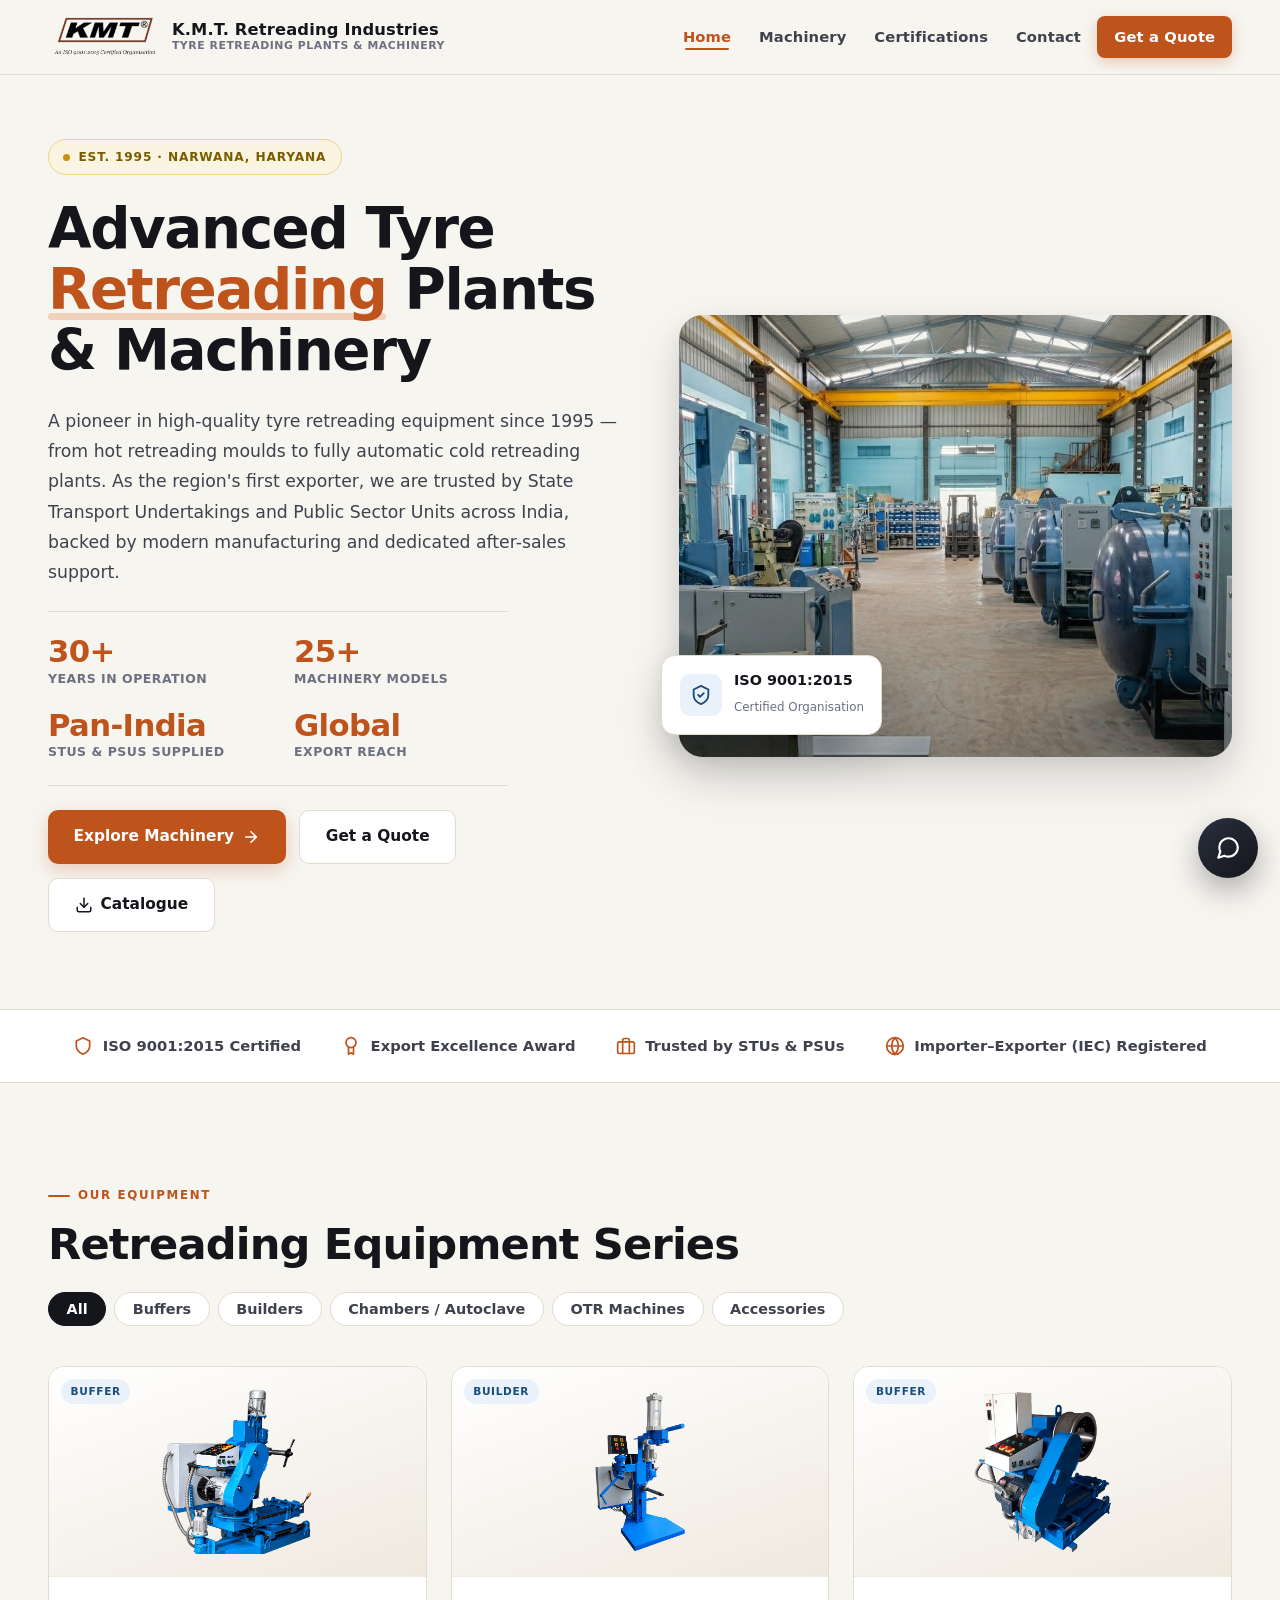
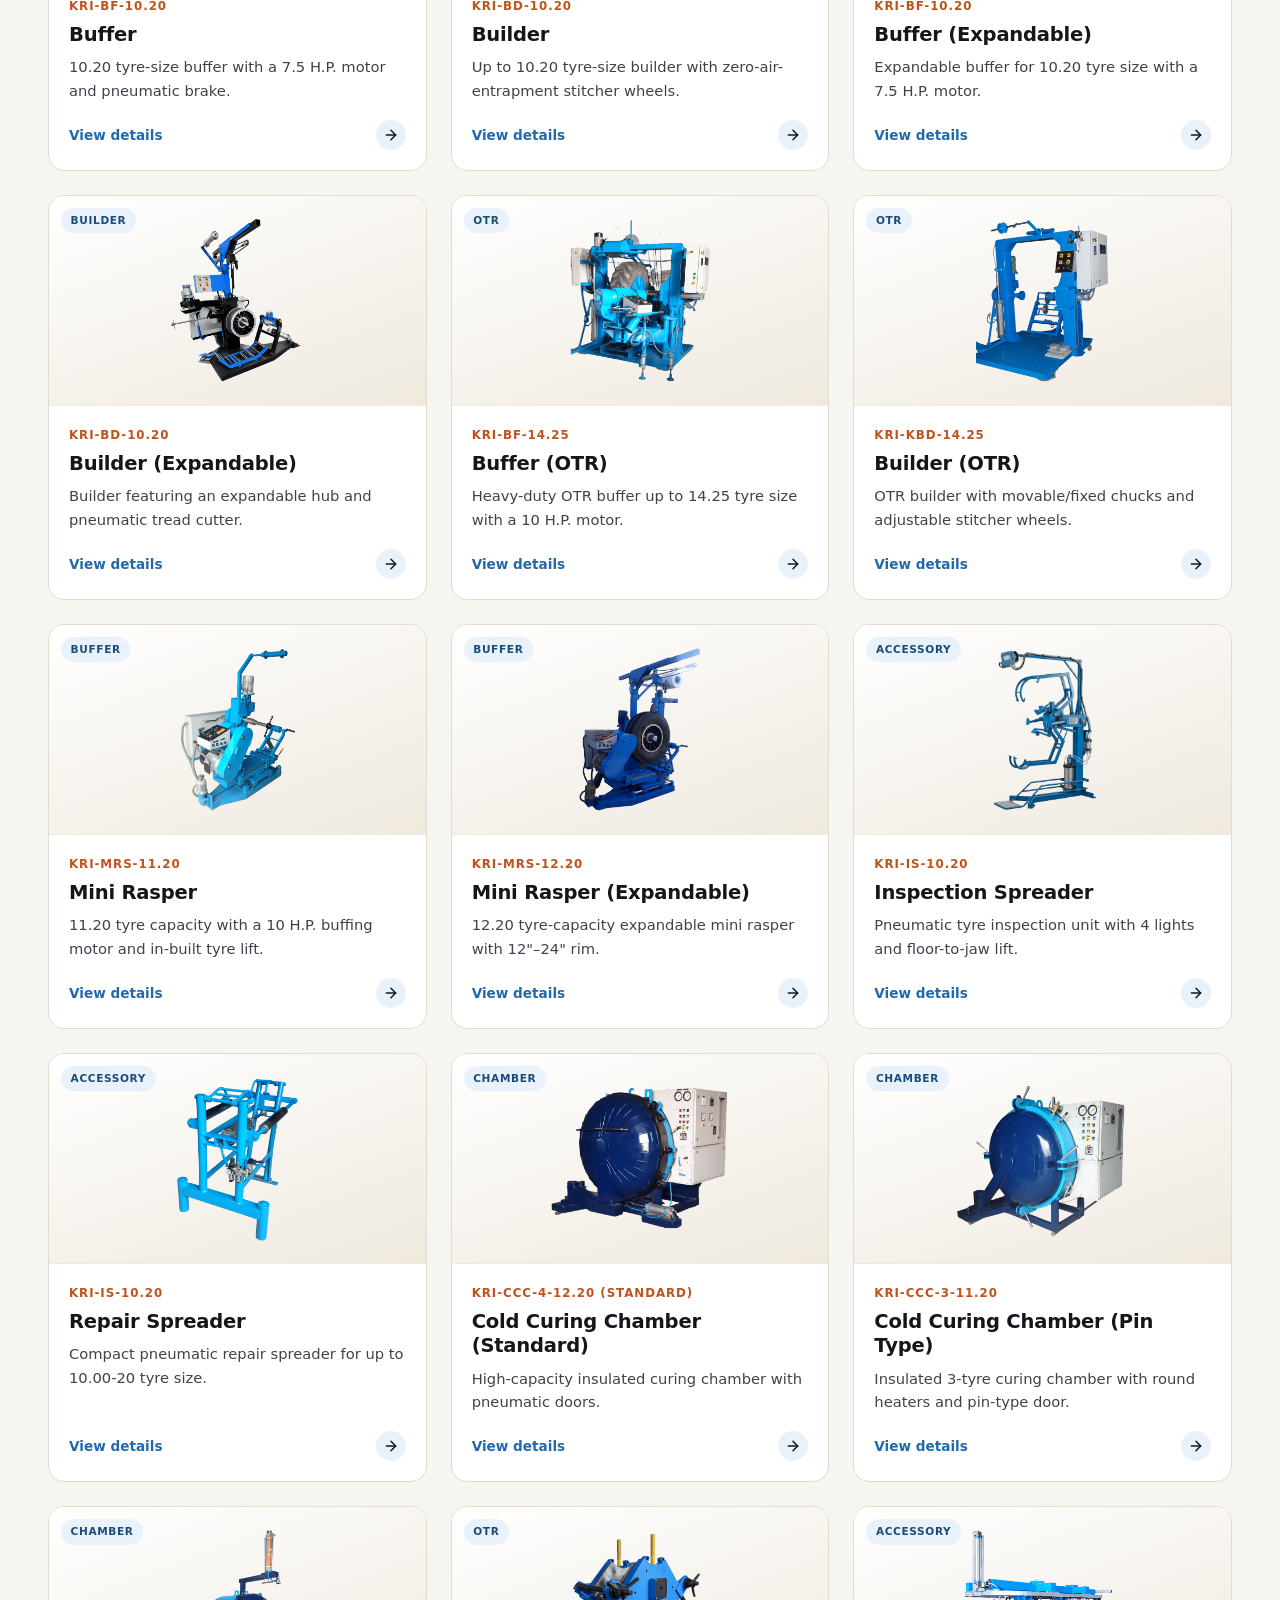
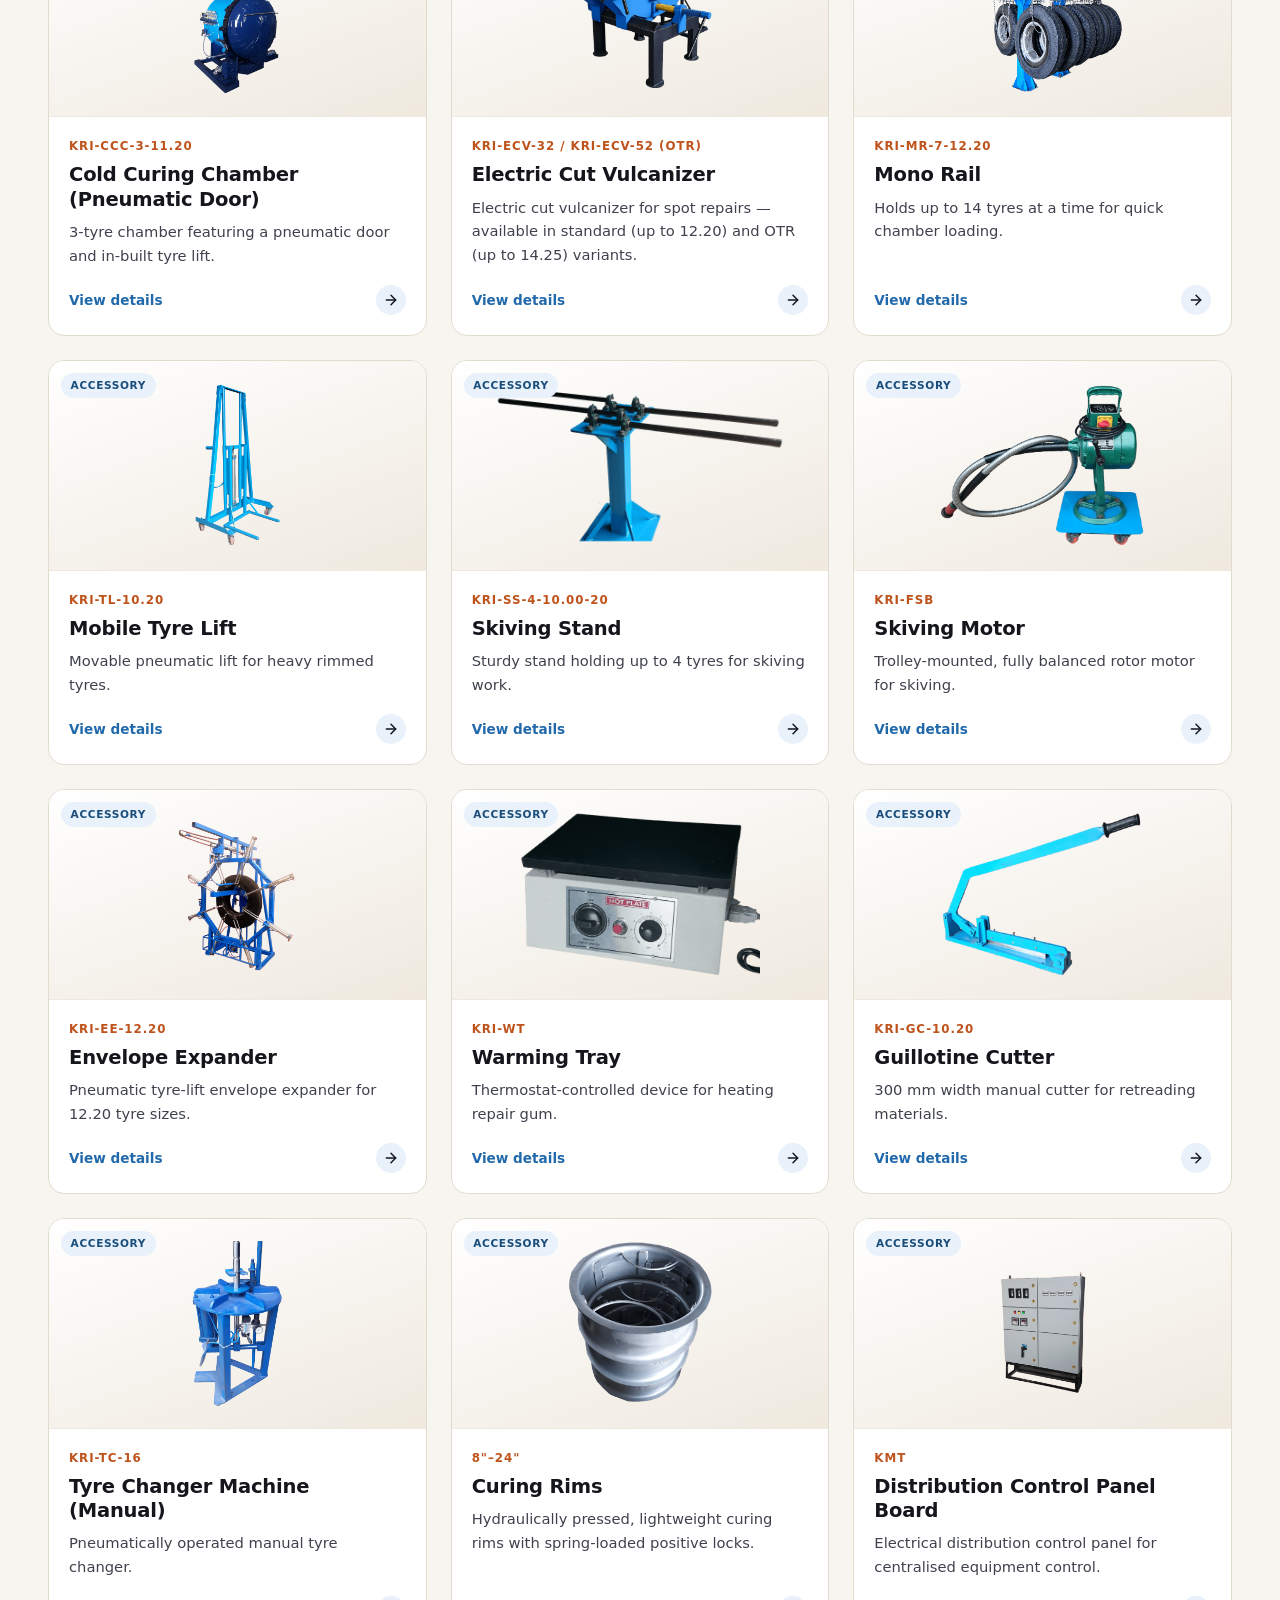
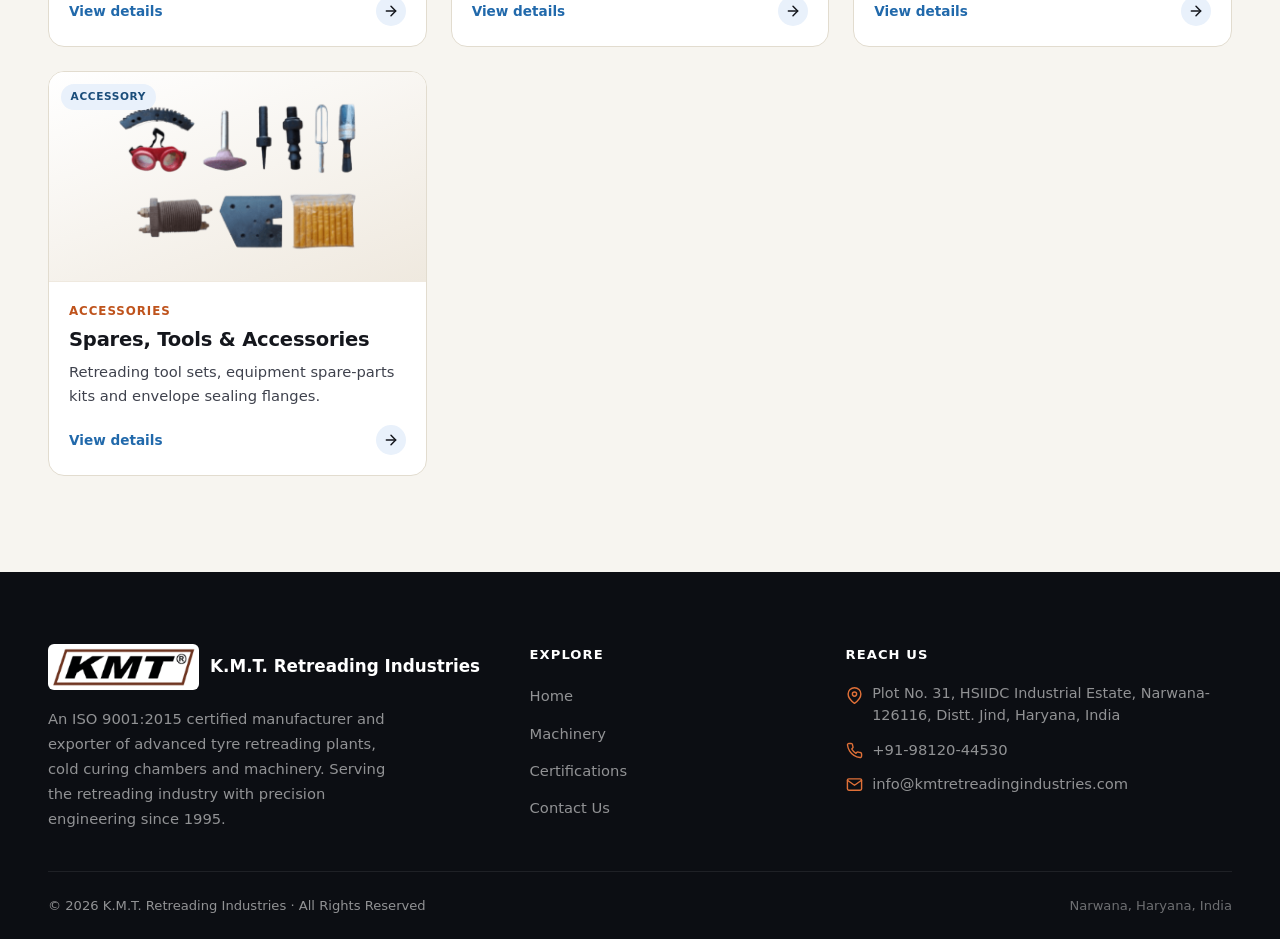
==== commit 4ea693bd: "Add files via upload" ====
--- a/index.html
+++ b/index.html
@@ -50,10 +50,10 @@
 <header class="site-nav">
   <div class="nav-inner">
     <a href="index.html" class="nav-logo">
-      <img src="image/favicon.png" alt="K.M.T. Retreading Industries logo" class="nav-logo-img">
+      <img src="image/kmt-logo.png" alt="K.M.T. Retreading Industries — ISO 9001:2015 Certified Organisation" class="nav-logo-img" width="420" height="169">
       <span class="nav-logo-text">
         <strong>K.M.T. Retreading Industries</strong>
-        <span>ISO 9001:2015 · Est. 1995</span>
+        <span>Tyre Retreading Plants &amp; Machinery</span>
       </span>
     </a>
     <button class="nav-toggle" id="navToggle" aria-label="Open menu" aria-controls="navMenu" aria-expanded="false">
--- a/css/styles.css
+++ b/css/styles.css
@@ -100,14 +100,13 @@
 }
 
 .nav-logo { display: flex; align-items: center; gap: 0.7rem; text-decoration: none; }
-.nav-logo { flex-shrink: 1; min-width: 0; }
+.nav-logo { flex-shrink: 1; min-width: 0; gap: 0.6rem; }
 .nav-logo-img {
-  height: 38px; width: auto; max-width: 150px;
+  height: 46px; width: auto; max-width: 128px;
   object-fit: contain;
-  border-radius: 4px;
   flex-shrink: 0;
 }
-.nav-logo-text { display: flex; flex-direction: column; line-height: 1.15; }
+.nav-logo-text { display: flex; flex-direction: column; line-height: 1.15; min-width: 0; }
 .nav-logo-text strong {
   font-family: var(--font-head);
   font-size: 1.02rem;
@@ -161,6 +160,7 @@
   background: transparent; border: 1.5px solid var(--paper-3);
   width: 44px; height: 44px; border-radius: 10px;
   cursor: pointer; color: var(--ink); align-items: center; justify-content: center;
+  flex-shrink: 0;
 }
 .nav-toggle svg { width: 22px; height: 22px; }
 .nav-toggle .ico-close { display: none; }
@@ -592,8 +592,9 @@
 }
 
 @media (max-width: 560px) {
-  .nav-logo-text { display: none; }
-  .nav-logo-img { height: 40px; max-width: 160px; }
+  .nav-logo-text span { display: none; }
+  .nav-logo-text strong { font-size: 0.8rem; line-height: 1.12; }
+  .nav-logo-img { height: 40px; max-width: 112px; }
   .hero-actions .btn { flex: 1 1 100%; }
   .form-row { grid-template-columns: 1fr; gap: 0; }
   .footer-grid { grid-template-columns: 1fr; }
